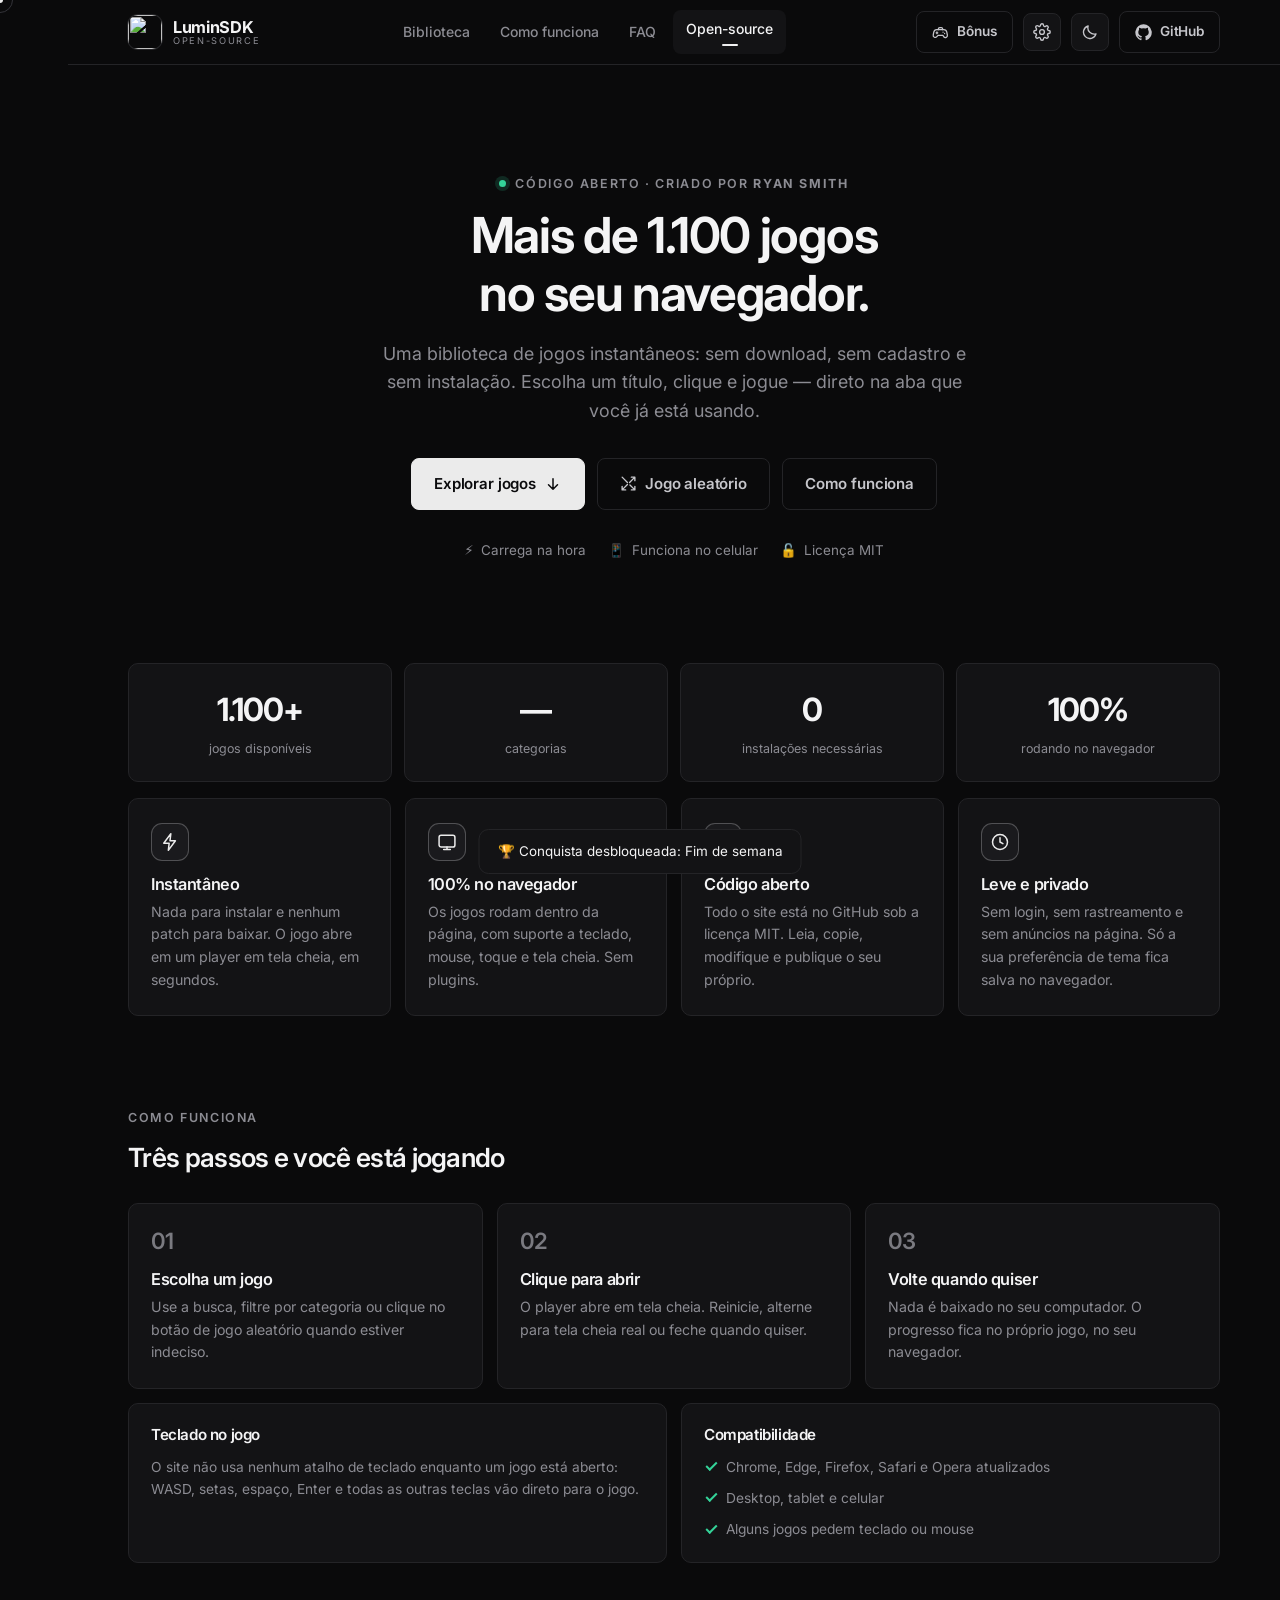
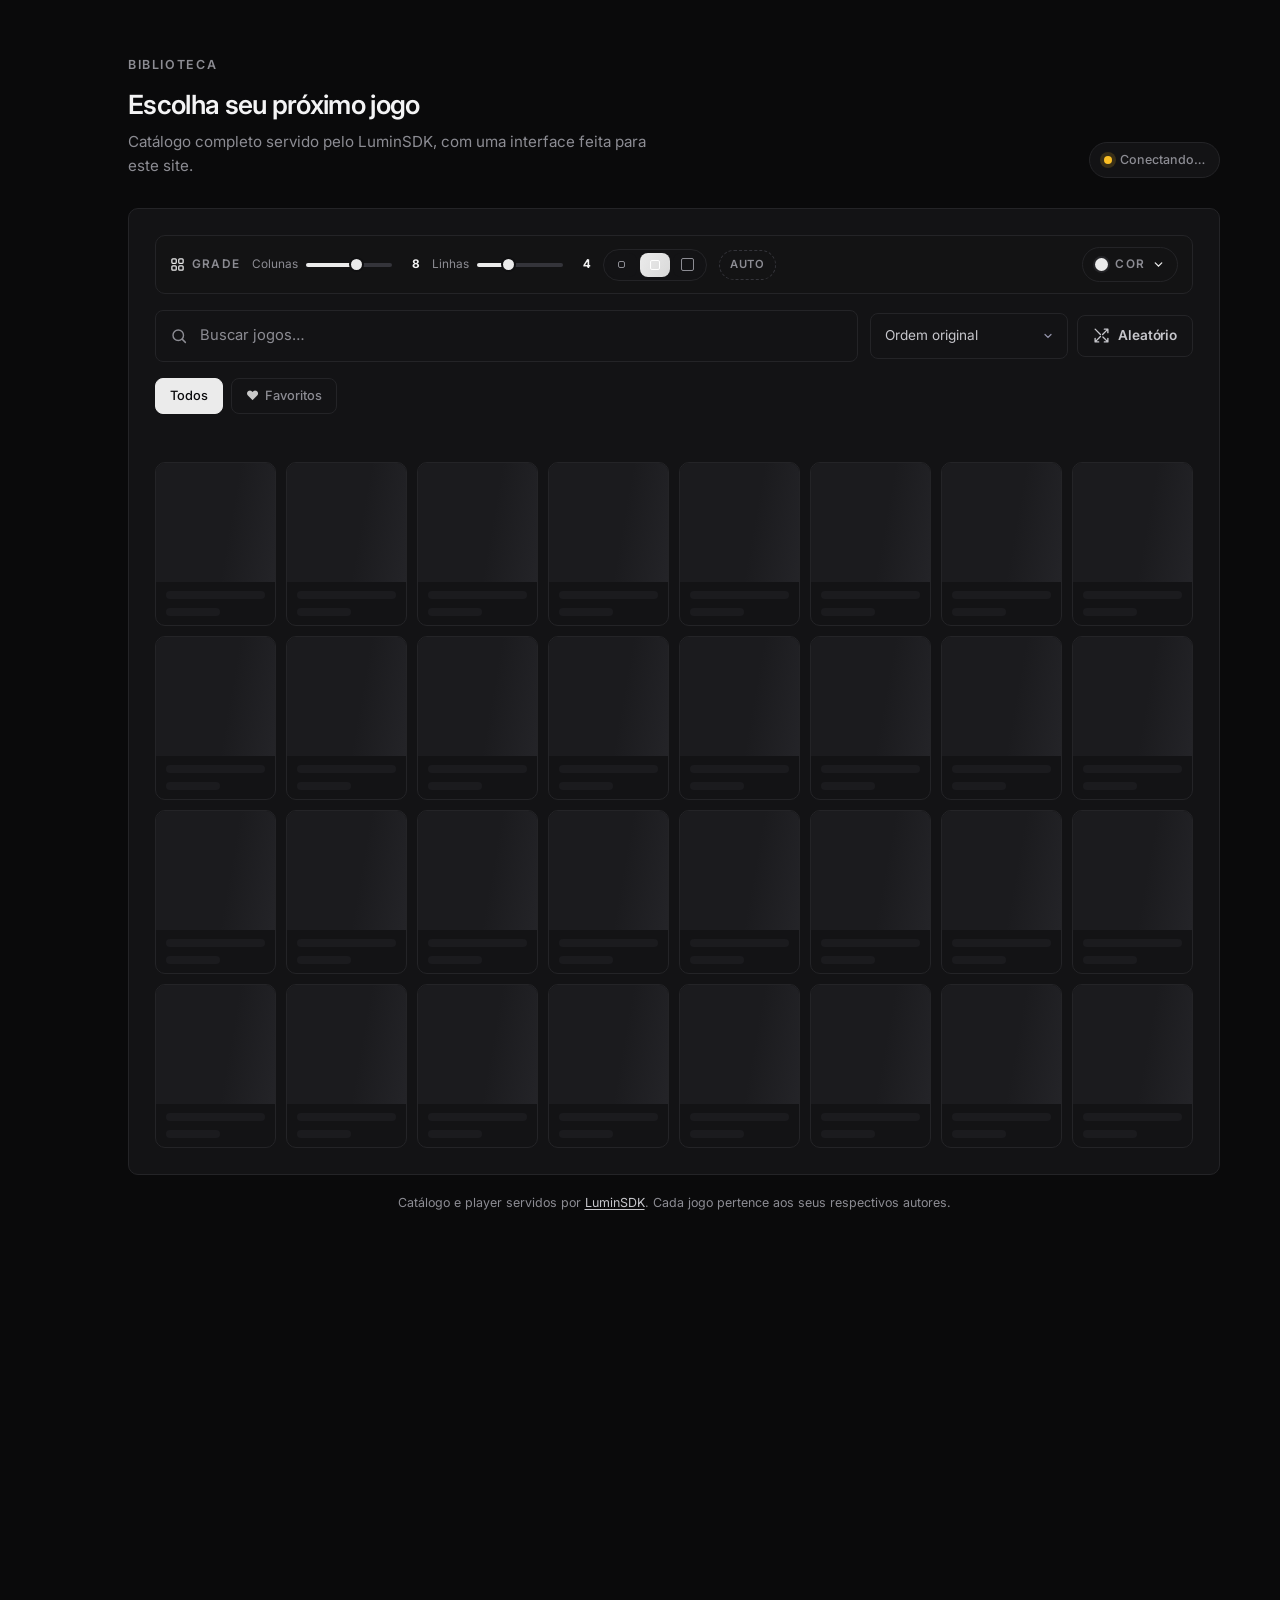
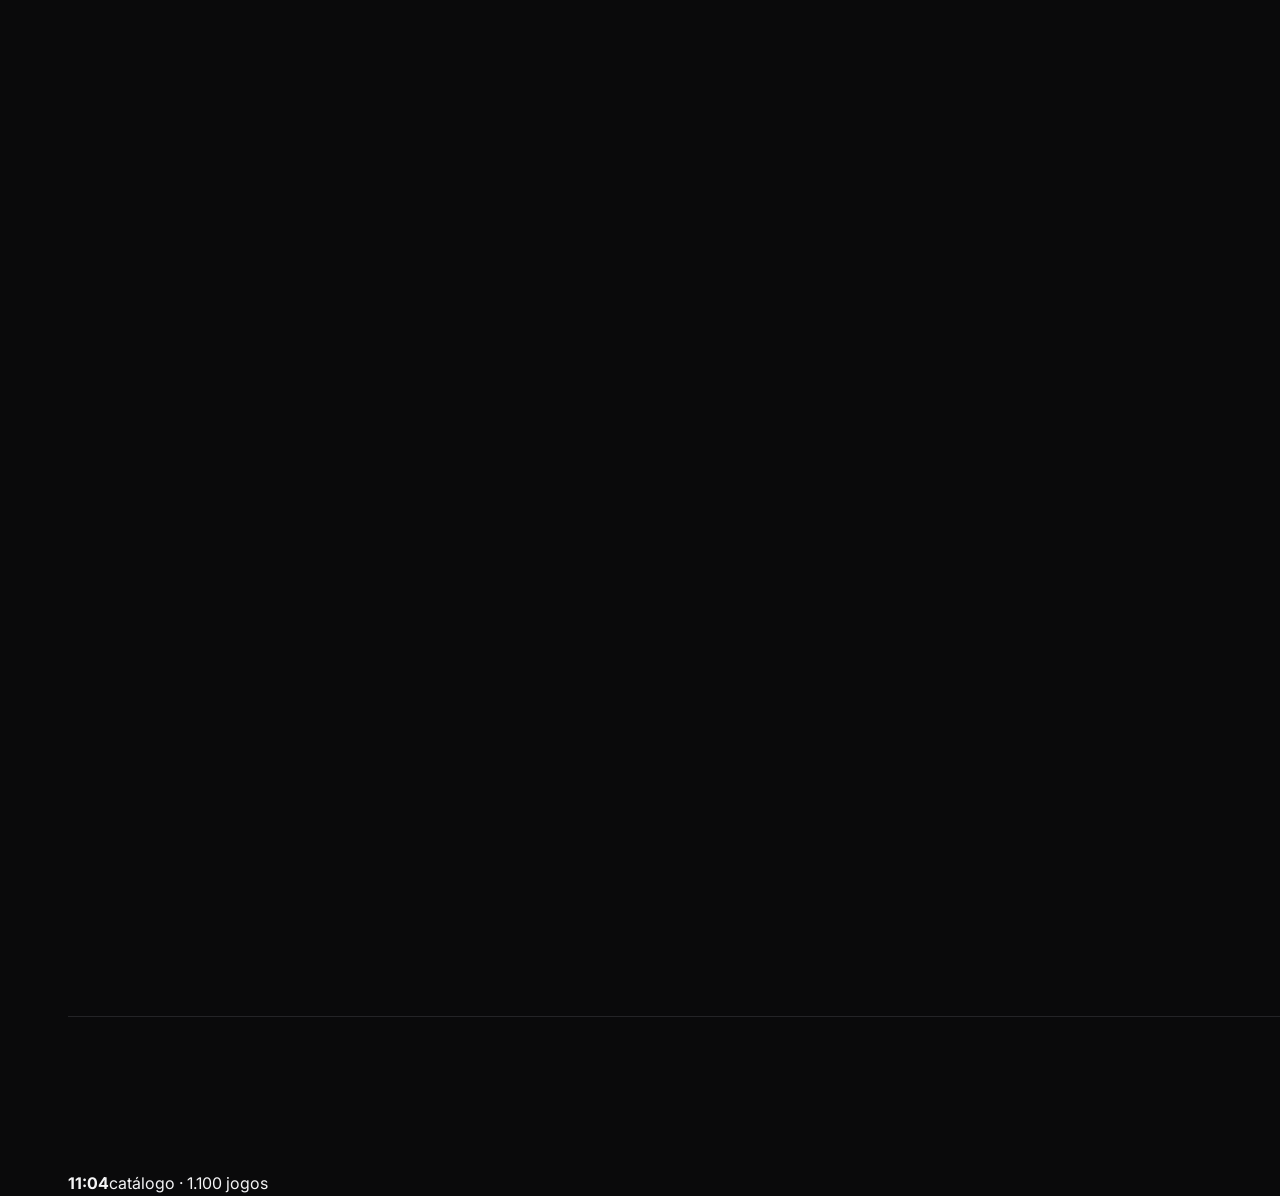
==== single/index.html @ b2f905e3 "Animação de volta: dataset read-only matava a camada - anim.js: clock.dataset = {...} lança TypeErro" ====
<!DOCTYPE html>
<!--
  LuminSDK — versão de arquivo único (HTML + CSS + JS juntos).

  Gerado automaticamente por tools/single-file.py a partir do site oficial.
  Não edite este arquivo à mão: rode o gerador de novo depois de mexer no site.

  Código-fonte: https://github.com/SuckingUpToesSry/LuminSDK
  Licença: MIT · criado por Ryan Smith
-->
<html lang="pt-BR" data-theme="dark">
<head>
  <meta charset="utf-8">
  <meta name="viewport" content="width=device-width, initial-scale=1">


  <title>StudyHub | Estudos e Quiz</title>
  <meta name="description" content="Biblioteca open-source com mais de 1.100 jogos para jogar direto no navegador. Sem downloads, sem cadastro, sem instalação. Criado por Ryan Smith.">
  <meta name="author" content="Ryan Smith">
  <meta name="generator" content="tools/single-file.py">
  <meta name="theme-color" content="#07070c" media="(prefers-color-scheme: dark)">
  <meta name="theme-color" content="#f7f7fb" media="(prefers-color-scheme: light)">
  <meta name="color-scheme" content="dark light">
  <link rel="canonical" href="https://suckinguptoessry.github.io/LuminSDK/">

  <!-- Open Graph / Twitter -->
  <meta property="og:type" content="website">
  <meta property="og:site_name" content="LuminSDK">
  <meta property="og:title" content="LuminSDK — mais de 1.100 jogos no seu navegador">
  <meta property="og:description" content="Biblioteca open-source com mais de 1.100 jogos para jogar direto no navegador. Sem downloads, sem cadastro, sem instalação.">
  <meta property="og:url" content="https://suckinguptoessry.github.io/LuminSDK/">
  <meta property="og:image" content="https://suckinguptoessry.github.io/LuminSDK/assets/img/banner.jpg">
  <meta property="og:image:alt" content="LuminSDK — jogos no navegador">
  <meta name="twitter:card" content="summary_large_image">
  <meta name="twitter:title" content="LuminSDK — mais de 1.100 jogos no seu navegador">
  <meta name="twitter:description" content="Biblioteca open-source com mais de 1.100 jogos para jogar direto no navegador.">
  <meta name="twitter:image" content="https://suckinguptoessry.github.io/LuminSDK/assets/img/banner.jpg">

  <link rel="icon" href="[data-uri]" type="image/svg+xml">
  <link rel="mask-icon" href="[data-uri]" color="#2563eb">
  <meta name="application-name" content="StudyHub">
  <meta name="apple-mobile-web-app-title" content="StudyHub">
  <meta name="apple-mobile-web-app-capable" content="yes">
  <meta name="apple-mobile-web-app-status-bar-style" content="black-translucent">
  <meta name="mobile-web-app-capable" content="yes">

  <link rel="preconnect" href="https://fonts.googleapis.com">
  <link rel="preconnect" href="https://fonts.gstatic.com" crossorigin>
  <link href="https://fonts.googleapis.com/css2?family=Inter:wght@400;500;600&family=Space+Grotesk:wght@500;600;700&display=swap" rel="stylesheet">


  <script type="application/ld+json">
  {
    "@context": "https://schema.org",
    "@graph": [
      {
        "@type": "WebSite",
        "name": "LuminSDK",
        "url": "https://suckinguptoessry.github.io/LuminSDK/",
        "description": "Biblioteca open-source com mais de 1.100 jogos para jogar direto no navegador.",
        "inLanguage": "pt-BR",
        "author": { "@type": "Person", "name": "Ryan Smith" },
        "license": "https://opensource.org/licenses/MIT"
      },
      {
        "@type": "WebApplication",
        "name": "LuminSDK",
        "url": "https://suckinguptoessry.github.io/LuminSDK/",
        "applicationCategory": "GameApplication",
        "operatingSystem": "Qualquer navegador moderno",
        "browserRequirements": "Requer JavaScript",
        "isAccessibleForFree": true,
        "offers": { "@type": "Offer", "price": "0", "priceCurrency": "BRL" },
        "author": { "@type": "Person", "name": "Ryan Smith" },
        "license": "https://opensource.org/licenses/MIT"
      }
    ]
  }
  </script>

  <script type="application/ld+json">
  {
    "@context": "https://schema.org",
    "@type": "FAQPage",
    "mainEntity": [
      {
        "@type": "Question",
        "name": "É grátis? Preciso criar conta?",
        "acceptedAnswer": { "@type": "Answer", "text": "Sim, é gratuito e não existe cadastro. Você abre a página e já pode jogar, sem login, e-mail ou assinatura." }
      },
      {
        "@type": "Question",
        "name": "Preciso instalar alguma coisa?",
        "acceptedAnswer": { "@type": "Answer", "text": "Não. Todos os jogos rodam no navegador e nada é baixado para o seu computador." }
      },
      {
        "@type": "Question",
        "name": "Funciona no celular?",
        "acceptedAnswer": { "@type": "Answer", "text": "Funciona: a interface é responsiva e o player abre em tela cheia. Alguns jogos foram feitos para teclado e mouse e ficam melhores no computador." }
      },
      {
        "@type": "Question",
        "name": "A página guarda meus dados?",
        "acceptedAnswer": { "@type": "Answer", "text": "Não há login nem coleta de dados pessoais. Apenas tema, favoritos e histórico de jogos ficam salvos no localStorage do seu navegador." }
      },
      {
        "@type": "Question",
        "name": "Posso usar esses jogos no meu próprio site?",
        "acceptedAnswer": { "@type": "Answer", "text": "O código deste site é aberto sob a licença MIT. Os jogos vêm do LuminSDK, que tem seus próprios termos de uso." }
      }
    ]
  }
  </script>

  <!-- assets/css/styles.css?v=50 -->
  <style>
/* =========================================================
   LuminSDK — folha de estilo
   Autor: Ryan Smith · Licença MIT
   1. Tokens & reset
   2. Utilitários
   3. Cabeçalho
   4. Hero
   5. Estatísticas e cards de informação
   6. Como funciona
   7. Biblioteca (busca, chips, grade, paginação)
   8. Estados, toast, player
   9. FAQ, open-source, rodapé
   10. Responsivo & acessibilidade
   ========================================================= */

/* ---------- 1. Tokens & reset ---------- */
:root {
  /* Paleta padrão minimalista: neutra, sem matiz. O seletor de cores
     continua funcionando e deriva tons do mesmo matiz escolhido. */
  --violet: #e7e7ea;
  --indigo: #d9d9de;
  --cyan: #f0f0f2;
  --pink: #cfcfd6;

  --accent: #e7e7ea;
  --accent-rgb: 231, 231, 234;
  --accent-soft: #d9d9de;
  --accent-soft-rgb: 217, 217, 222;
  --accent-alt: #f0f0f2;
  --accent-alt-rgb: 240, 240, 242;
  --accent-pop: #cfcfd6;
  --accent-pop-rgb: 207, 207, 214;
  --accent-strong: #ffffff;
  --radius-sm: 8px;
  --radius-md: 10px;
  --radius-lg: 12px;
  --radius-full: 999px;
  --font-body: "Inter", ui-sans-serif, system-ui, -apple-system, "Segoe UI", Roboto, sans-serif;
  --font-display: "Inter", ui-sans-serif, system-ui, -apple-system, "Segoe UI", Roboto, sans-serif;
  --container: 1160px;
  --header-h: 64px;
  --ease: cubic-bezier(.22, .61, .36, 1);
  /* sem sombras: tudo se separa por borda de 1px */
  --shadow-sm: none;
  --shadow-md: none;
  --shadow-lg: none;
  --hairline: 1px solid var(--border);
}

html[data-theme="dark"] {
  --bg: #0a0a0b;
  --bg-soft: #101012;
  --surface: #131315;
  --surface-strong: #1a1a1d;
  --surface-solid: #131315;
  --border: #242427;
  --border-strong: #34343a;
  --text: #f4f4f5;
  --text-soft: #c6c6cb;
  --muted: #8c8c93;
  --accent-contrast: #0a0a0b;
  --glow: rgba(255, 255, 255, .06);
  --grid-line: rgba(255, 255, 255, .03);
  --scrim: rgba(6, 6, 8, .82);
  --skeleton: #1b1b1e;
  --skeleton-hi: #242428;
  color-scheme: dark;
}

html[data-theme="light"] {
  --bg: #fbfbfc;
  --bg-soft: #ffffff;
  --surface: #ffffff;
  --surface-strong: #f2f2f4;
  --surface-solid: #ffffff;
  --border: #e5e5e9;
  --border-strong: #d5d5da;
  --text: #111114;
  --text-soft: #3f3f46;
  --muted: #73737b;
  --accent-contrast: #111114;
  --glow: rgba(0, 0, 0, .04);
  --grid-line: rgba(0, 0, 0, .03);
  --scrim: rgba(10, 10, 12, .5);
  --skeleton: #ececef;
  --skeleton-hi: #e2e2e6;
  color-scheme: light;
}

*, *::before, *::after { box-sizing: border-box; }

* { margin: 0; }

html {
  -webkit-text-size-adjust: 100%;
  scroll-behavior: smooth;
  scroll-padding-top: calc(var(--header-h) + 18px);
}

body {
  min-height: 100vh;
  font-family: var(--font-body);
  font-size: 16px;
  line-height: 1.6;
  color: var(--text);
  background: var(--bg);
  -webkit-font-smoothing: antialiased;
  overflow-x: hidden;
}

img, svg { display: block; max-width: 100%; }
button, input, select { font: inherit; color: inherit; }
button { cursor: pointer; }
a { color: inherit; text-decoration: none; }
ul, ol { list-style: none; padding: 0; }
code, pre { font-family: ui-monospace, SFMono-Regular, "SF Mono", Menlo, Consolas, monospace; }

h1, h2, h3 { font-family: var(--font-display); font-weight: 600; line-height: 1.15; letter-spacing: -.02em; }
h1 { font-size: clamp(2.45rem, 6.2vw, 4.4rem); font-weight: 700; }
h2 { font-size: clamp(1.6rem, 3.2vw, 2.3rem); }
h3 { font-size: 1.02rem; letter-spacing: -.01em; }

::selection { background: var(--accent); color: #fff; }

:focus-visible {
  outline: 2px solid var(--accent);
  outline-offset: 3px;
  border-radius: 6px;
}

/* ---------- 2. Utilitários ---------- */
.container {
  width: 100%;
  max-width: var(--container);
  margin-inline: auto;
  padding-inline: clamp(18px, 4vw, 34px);
}

.sr-only {
  position: absolute;
  width: 1px; height: 1px;
  padding: 0; margin: -1px;
  overflow: hidden;
  clip: rect(0 0 0 0);
  white-space: nowrap;
  border: 0;
}

.skip-link {
  position: fixed;
  top: 10px; left: 50%;
  transform: translate(-50%, -160%);
  z-index: 120;
  padding: 10px 18px;
  border-radius: var(--radius-full);
  background: var(--accent);
  color: #fff;
  font-weight: 600;
  transition: transform .2s var(--ease);
}
.skip-link:focus-visible { transform: translate(-50%, 0); }

.grad-text {
  background: linear-gradient(100deg, var(--accent), var(--accent-soft) 35%, var(--accent-alt) 75%, var(--accent-pop));
  -webkit-background-clip: text;
  background-clip: text;
  color: transparent;
}

.eyebrow {
  display: inline-flex;
  align-items: center;
  gap: 9px;
  font-size: .78rem;
  font-weight: 600;
  letter-spacing: .13em;
  text-transform: uppercase;
  color: var(--muted);
  margin-bottom: 14px;
}
.eyebrow > span:last-child {
  min-width: 0;
}
.eyebrow .dot {
  width: 7px; height: 7px;
  border-radius: 50%;
  background: #34d399;
  box-shadow: 0 0 0 4px rgba(52, 211, 153, .16);
}

/* Botões */
.btn {
  display: inline-flex;
  align-items: center;
  justify-content: center;
  gap: 8px;
  padding: 13px 22px;
  border: 1px solid transparent;
  border-radius: var(--radius-full);
  font-size: .94rem;
  font-weight: 600;
  letter-spacing: -.01em;
  white-space: nowrap;
  transition: transform .18s var(--ease), background .18s var(--ease),
              border-color .18s var(--ease), box-shadow .18s var(--ease), color .18s var(--ease);
}
.btn:hover { transform: translateY(-2px); }
.btn:active { transform: translateY(0); }

.btn--primary {
  background: linear-gradient(120deg, var(--accent), var(--accent-soft) 62%, var(--accent-strong));
  color: #fff;
  box-shadow: 0 12px 30px -14px var(--glow), inset 0 1px 0 rgba(255, 255, 255, .22);
}
.btn--primary:hover { box-shadow: 0 18px 40px -14px var(--glow), inset 0 1px 0 rgba(255, 255, 255, .3); }

.btn--soft {
  background: var(--surface);
  border-color: var(--border);
  color: var(--text-soft);
  backdrop-filter: blur(10px);
}
.btn--soft:hover { color: var(--text); border-color: var(--border-strong); background: var(--surface-strong); }

.btn--ghost {
  background: transparent;
  border-color: var(--border);
  color: var(--text-soft);
}
.btn--ghost:hover { color: var(--text); background: var(--surface); border-color: var(--border-strong); }

.btn--sm { padding: 9px 15px; font-size: .85rem; }

.icon-btn {
  display: inline-grid;
  place-items: center;
  width: 38px; height: 38px;
  border-radius: var(--radius-full);
  border: 1px solid var(--border);
  background: var(--surface);
  color: var(--text-soft);
  transition: color .18s var(--ease), background .18s var(--ease), border-color .18s var(--ease), transform .18s var(--ease);
}
.icon-btn:hover { color: var(--text); background: var(--surface-strong); border-color: var(--border-strong); transform: translateY(-1px); }

.link-btn {
  padding: 0;
  border: 0;
  background: none;
  color: var(--accent);
  font-weight: 600;
  font-size: .86rem;
  text-decoration: underline;
  text-underline-offset: 3px;
  text-decoration-thickness: 1px;
}

/* Fundo animado */
.bg-fx { position: fixed; inset: 0; z-index: -1; overflow: hidden; pointer-events: none; }
.bg-fx__blob {
  position: absolute;
  width: 46vw; height: 46vw;
  min-width: 340px; min-height: 340px;
  border-radius: 50%;
  filter: blur(90px);
  opacity: .5;
  will-change: transform;
}
.bg-fx__blob--violet {
  top: -16vw; left: -8vw;
  background: radial-gradient(circle at 50% 50%, rgba(var(--accent-rgb), .55), transparent 68%);
  animation: drift 22s var(--ease) infinite alternate;
}
.bg-fx__blob--cyan {
  top: 22vw; right: -14vw;
  background: radial-gradient(circle at 50% 50%, rgba(var(--accent-alt-rgb), .34), transparent 68%);
  animation: drift 27s var(--ease) infinite alternate-reverse;
}
html[data-theme="light"] .bg-fx__blob { opacity: .55; filter: blur(100px); }

.bg-fx__grid {
  position: absolute;
  inset: 0;
  background-image:
    linear-gradient(to right, var(--grid-line) 1px, transparent 1px),
    linear-gradient(to bottom, var(--grid-line) 1px, transparent 1px);
  background-size: 64px 64px;
  mask-image: radial-gradient(ellipse 90% 60% at 50% 0%, #000 20%, transparent 78%);
  -webkit-mask-image: radial-gradient(ellipse 90% 60% at 50% 0%, #000 20%, transparent 78%);
}
.bg-fx__noise {
  position: absolute; inset: 0;
  opacity: .028;
  background-image: url("data:image/svg+xml,%3Csvg xmlns='http://www.w3.org/2000/svg' width='140' height='140'%3E%3Cfilter id='n'%3E%3CfeTurbulence type='fractalNoise' baseFrequency='.85' numOctaves='3'/%3E%3C/filter%3E%3Crect width='140' height='140' filter='url(%23n)'/%3E%3C/svg%3E");
}

@keyframes drift {
  from { transform: translate3d(0, 0, 0) scale(1); }
  to   { transform: translate3d(6vw, 5vh, 0) scale(1.14); }
}

/* Barra de progresso de leitura */
.scroll-progress {
  position: fixed;
  inset: 0 0 auto 0;
  height: 2px;
  z-index: 110;
  background: transparent;
}
.scroll-progress span {
  display: block;
  height: 100%;
  width: 0;
  background: linear-gradient(90deg, var(--accent), var(--accent-alt), var(--accent-pop));
  box-shadow: 0 0 12px var(--glow);
}

/* ---------- 3. Cabeçalho ---------- */
.site-header {
  position: sticky;
  top: 0;
  z-index: 90;
  border-bottom: 1px solid transparent;
  transition: background .25s var(--ease), border-color .25s var(--ease), backdrop-filter .25s var(--ease);
}
.site-header.is-scrolled {
  background: color-mix(in srgb, var(--bg) 82%, transparent);
  border-bottom-color: var(--border);
  backdrop-filter: blur(16px) saturate(140%);
}
@supports not (background: color-mix(in srgb, red 50%, blue)) {
  .site-header.is-scrolled { background: var(--bg-soft); }
}

.site-header__inner {
  display: flex;
  align-items: center;
  justify-content: space-between;
  gap: 20px;
  height: var(--header-h);
}

.brand { display: inline-flex; align-items: center; gap: 11px; }
.brand__mark {
  width: 34px; height: 34px;
  border-radius: 10px;
  box-shadow: 0 0 0 1px var(--border), 0 8px 24px -14px var(--glow);
}
.brand__text { display: flex; flex-direction: column; line-height: 1.05; }
.brand__name {
  font-family: var(--font-display);
  font-weight: 700;
  font-size: 1.02rem;
  letter-spacing: -.02em;
}
.brand__name span { color: var(--accent); }
.brand__tag {
  font-size: .58rem;
  letter-spacing: .18em;
  text-transform: uppercase;
  color: var(--muted);
}

.site-nav { display: flex; align-items: center; gap: 4px; }
.site-nav a {
  padding: 8px 13px;
  border-radius: var(--radius-full);
  font-size: .875rem;
  font-weight: 500;
  color: var(--muted);
  transition: color .18s var(--ease), background .18s var(--ease);
}
.site-nav a:hover { color: var(--text); background: var(--surface); }

.site-header__actions { display: flex; align-items: center; gap: 10px; }

#theme-toggle .icon-sun { display: none; }
#theme-toggle .icon-moon { display: block; }
html[data-theme="light"] #theme-toggle .icon-sun { display: block; }
html[data-theme="light"] #theme-toggle .icon-moon { display: none; }

/* ---------- 4. Hero ---------- */
.hero {
  padding-top: clamp(58px, 9vw, 104px);
  padding-bottom: clamp(38px, 5vw, 62px);
  text-align: center;
}
.hero__title { margin-bottom: 22px; text-wrap: balance; }
.hero__lead {
  max-width: 620px;
  margin: 0 auto 32px;
  font-size: clamp(1rem, 1.6vw, 1.12rem);
  color: var(--text-soft);
  text-wrap: pretty;
}
.hero__actions {
  display: flex;
  flex-wrap: wrap;
  justify-content: center;
  gap: 12px;
  margin-bottom: 30px;
}
.hero__badges {
  display: flex;
  flex-wrap: wrap;
  justify-content: center;
  gap: 10px 22px;
  font-size: .84rem;
  color: var(--muted);
}
.hero__badges li { display: inline-flex; align-items: center; gap: 7px; }

/* ---------- 5. Estatísticas e cards ---------- */
.stats {
  display: grid;
  grid-template-columns: repeat(auto-fit, minmax(150px, 1fr));
  gap: 12px;
  margin-top: clamp(26px, 4vw, 40px);
}
.stat {
  padding: 20px 18px;
  border: 1px solid var(--border);
  border-radius: var(--radius-md);
  background: var(--surface);
  backdrop-filter: blur(12px);
  text-align: center;
  transition: border-color .25s var(--ease), transform .25s var(--ease);
}
.stat:hover { border-color: var(--border-strong); transform: translateY(-2px); }
.stat__value {
  display: block;
  font-family: var(--font-display);
  font-size: clamp(1.5rem, 3vw, 2rem);
  font-weight: 700;
  letter-spacing: -.03em;
  background: linear-gradient(120deg, var(--text), var(--accent));
  -webkit-background-clip: text;
  background-clip: text;
  color: transparent;
}
.stat__label { font-size: .78rem; color: var(--muted); }

.info-grid {
  display: grid;
  grid-template-columns: repeat(auto-fit, minmax(228px, 1fr));
  gap: 14px;
  margin-top: 16px;
}
.info-card {
  position: relative;
  padding: 24px 22px;
  border: 1px solid var(--border);
  border-radius: var(--radius-md);
  background: linear-gradient(180deg, var(--surface-strong), var(--surface));
  overflow: hidden;
  transition: transform .28s var(--ease), border-color .28s var(--ease), box-shadow .28s var(--ease);
}
.info-card::after {
  content: "";
  position: absolute;
  inset: -1px -1px auto;
  height: 1px;
  background: linear-gradient(90deg, transparent, var(--accent), transparent);
  opacity: 0;
  transition: opacity .28s var(--ease);
}
.info-card:hover {
  transform: translateY(-4px);
  border-color: var(--border-strong);
  box-shadow: var(--shadow-md);
}
.info-card:hover::after { opacity: .9; }
.info-card__icon {
  display: inline-grid;
  place-items: center;
  width: 38px; height: 38px;
  margin-bottom: 14px;
  border-radius: 11px;
  color: var(--accent);
  background: color-mix(in srgb, var(--accent) 14%, transparent);
  border: 1px solid color-mix(in srgb, var(--accent) 26%, transparent);
}
@supports not (background: color-mix(in srgb, red 50%, blue)) {
  .info-card__icon { background: rgba(var(--accent-rgb), .14); border-color: rgba(var(--accent-rgb), .26); }
}
.info-card h3 { margin-bottom: 7px; }
.info-card p { font-size: .885rem; color: var(--muted); }

/* ---------- 6. Como funciona ---------- */
.section { padding-block: clamp(52px, 7vw, 88px); }
.section__head { max-width: 640px; margin-bottom: 30px; }
.section__head--row {
  display: flex;
  flex-wrap: wrap;
  align-items: flex-end;
  justify-content: space-between;
  gap: 18px;
  max-width: none;
}
.section__lead { margin-top: 10px; color: var(--muted); font-size: .95rem; max-width: 520px; }

.steps {
  display: grid;
  grid-template-columns: repeat(auto-fit, minmax(240px, 1fr));
  gap: 14px;
}
.step {
  position: relative;
  padding: 26px 22px 24px;
  border: 1px solid var(--border);
  border-radius: var(--radius-md);
  background: var(--surface);
  overflow: hidden;
}
.step__num {
  font-family: var(--font-display);
  font-size: 2.4rem;
  font-weight: 700;
  line-height: 1;
  letter-spacing: -.04em;
  background: linear-gradient(180deg, var(--accent), transparent 88%);
  -webkit-background-clip: text;
  background-clip: text;
  color: transparent;
  opacity: .85;
}
.step h3 { margin: 14px 0 7px; }
.step p { font-size: .885rem; color: var(--muted); }

.tips {
  display: grid;
  grid-template-columns: repeat(auto-fit, minmax(260px, 1fr));
  gap: 14px;
  margin-top: 14px;
}
.tips__item {
  padding: 22px;
  border: 1px dashed var(--border-strong);
  border-radius: var(--radius-md);
  background: color-mix(in srgb, var(--surface) 60%, transparent);
}
@supports not (background: color-mix(in srgb, red 50%, blue)) {
  .tips__item { background: var(--surface); }
}
.tips__item h3 { margin-bottom: 13px; font-size: .95rem; }
.tips__text { font-size: .86rem; line-height: 1.6; color: var(--muted); }
kbd {
  min-width: 30px;
  padding: 3px 7px;
  border: 1px solid var(--border-strong);
  border-bottom-width: 2px;
  border-radius: 7px;
  background: var(--surface-solid);
  color: var(--text);
  font-family: var(--font-body);
  font-size: .76rem;
  font-weight: 600;
  text-align: center;
}
.check-list { display: grid; gap: 9px; font-size: .86rem; color: var(--muted); }
.check-list li { position: relative; padding-left: 22px; }
.check-list li::before {
  content: "";
  position: absolute;
  left: 2px; top: .45em;
  width: 11px; height: 6px;
  border-left: 2px solid #34d399;
  border-bottom: 2px solid #34d399;
  transform: rotate(-45deg);
}

/* ---------- 7. Biblioteca ---------- */
.library__panel {
  position: relative;
  border: 1px solid var(--border);
  border-radius: var(--radius-lg);
  background:
    radial-gradient(120% 90% at 50% -20%, color-mix(in srgb, var(--accent) 12%, transparent), transparent 60%),
    color-mix(in srgb, var(--bg-soft) 82%, transparent);
  padding: clamp(16px, 2.4vw, 26px);
  box-shadow: var(--shadow-lg);
}
@supports not (background: color-mix(in srgb, red 50%, blue)) {
  .library__panel { background: var(--bg-soft); }
}

.status-pill {
  display: inline-flex;
  align-items: center;
  gap: 8px;
  padding: 7px 14px;
  border: 1px solid var(--border);
  border-radius: var(--radius-full);
  background: var(--surface);
  font-size: .78rem;
  font-weight: 500;
  color: var(--muted);
  white-space: nowrap;
}
.status-pill__dot {
  width: 8px; height: 8px;
  border-radius: 50%;
  background: var(--muted);
  transition: background .2s var(--ease), box-shadow .2s var(--ease);
}
.status-pill[data-state="loading"] .status-pill__dot {
  background: #fbbf24;
  box-shadow: 0 0 0 4px rgba(251, 191, 36, .16);
  animation: pulse 1.4s ease-in-out infinite;
}
.status-pill[data-state="online"] .status-pill__dot {
  background: #34d399;
  box-shadow: 0 0 0 4px rgba(52, 211, 153, .16);
}
.status-pill[data-state="error"] .status-pill__dot {
  background: #f87171;
  box-shadow: 0 0 0 4px rgba(248, 113, 113, .16);
}
.status-pill[data-state="local"] .status-pill__dot {
  background: var(--amber, #f59e0b);
  box-shadow: 0 0 0 3px rgba(245, 158, 11, .16);
}
.status-pill[data-state="fallback"] .status-pill__dot {
  background: var(--accent);
  box-shadow: 0 0 0 4px var(--glow);
}

@keyframes pulse { 50% { opacity: .35; } }

.toolbar {
  display: flex;
  flex-wrap: wrap;
  align-items: center;
  justify-content: space-between;
  gap: 12px;
}
.toolbar__right { display: flex; align-items: center; gap: 9px; }

.search {
  position: relative;
  flex: 1 1 280px;
  display: flex;
  align-items: center;
}
.search__icon {
  position: absolute;
  left: 15px;
  color: var(--muted);
  pointer-events: none;
}
.search input {
  width: 100%;
  padding: 13px 44px 13px 44px;
  border: 1px solid var(--border);
  border-radius: var(--radius-full);
  background: var(--surface);
  color: var(--text);
  font-size: .92rem;
  transition: border-color .2s var(--ease), background .2s var(--ease), box-shadow .2s var(--ease);
}
.search input::placeholder { color: var(--muted); }
.search input:focus {
  outline: none;
  border-color: color-mix(in srgb, var(--accent) 55%, transparent);
  background: var(--surface-strong);
  box-shadow: 0 0 0 4px color-mix(in srgb, var(--accent) 14%, transparent);
}
@supports not (background: color-mix(in srgb, red 50%, blue)) {
  .search input:focus { border-color: var(--accent); box-shadow: 0 0 0 4px rgba(var(--accent-rgb), .16); }
}
.search input::-webkit-search-cancel-button { display: none; }
.search__clear {
  position: absolute;
  right: 9px;
  display: grid;
  place-items: center;
  width: 28px; height: 28px;
  border: 0;
  border-radius: 50%;
  background: var(--surface-strong);
  color: var(--muted);
  transition: color .18s var(--ease);
}
.search__clear:hover { color: var(--text); }

.select {
  padding: 11px 14px;
  border: 1px solid var(--border);
  border-radius: var(--radius-full);
  background: var(--surface);
  color: var(--text-soft);
  font-size: .85rem;
  appearance: none;
  background-image: url("data:image/svg+xml,%3Csvg xmlns='http://www.w3.org/2000/svg' width='12' height='12' viewBox='0 0 24 24' fill='none' stroke='%239494ab' stroke-width='2.4' stroke-linecap='round'%3E%3Cpath d='m6 9 6 6 6-6'/%3E%3C/svg%3E");
  background-repeat: no-repeat;
  background-position: right 13px center;
  padding-right: 34px;
  cursor: pointer;
}
.select:hover { border-color: var(--border-strong); color: var(--text); }

.chips {
  display: flex;
  flex-wrap: wrap;
  gap: 8px;
  margin-top: 16px;
}
.chip {
  padding: 7px 14px;
  border: 1px solid var(--border);
  border-radius: var(--radius-full);
  background: transparent;
  color: var(--muted);
  font-size: .8rem;
  font-weight: 500;
  transition: color .18s var(--ease), background .18s var(--ease), border-color .18s var(--ease);
}
.chip:hover { color: var(--text); border-color: var(--border-strong); background: var(--surface); }
.chip.is-active {
  color: #fff;
  background: linear-gradient(120deg, var(--accent), var(--accent-soft));
  border-color: transparent;
  box-shadow: 0 8px 20px -12px var(--glow);
}

.results-summary {
  min-height: 20px;
  margin: 16px 2px 12px;
  font-size: .8rem;
  color: var(--muted);
}
.results-summary strong { color: var(--text-soft); font-weight: 600; }

.random-bar {
  display: flex;
  flex-wrap: wrap;
  align-items: center;
  justify-content: space-between;
  gap: 10px;
  margin-bottom: 14px;
  padding: 11px 16px;
  border: 1px dashed color-mix(in srgb, var(--accent) 40%, transparent);
  border-radius: var(--radius-md);
  background: color-mix(in srgb, var(--accent) 8%, transparent);
  font-size: .84rem;
  color: var(--text-soft);
}

/* Grade de jogos — densa, estilo biblioteca */
.games {
  display: grid;
  grid-template-columns: repeat(auto-fill, minmax(120px, 1fr));
  gap: 10px;
}
.games[hidden] { display: none; }

.game-card {
  position: relative;
  display: flex;
  flex-direction: column;
  padding: 0;
  border: 1px solid var(--border);
  border-radius: var(--radius-md);
  background: var(--surface);
  overflow: hidden;
  text-align: left;
  transition: transform .26s var(--ease), border-color .26s var(--ease), box-shadow .26s var(--ease);
}
.game-card:hover,
.game-card:focus-visible {
  transform: translateY(-5px);
  border-color: color-mix(in srgb, var(--accent) 55%, transparent);
  box-shadow: 0 22px 44px -26px var(--glow), 0 0 0 1px color-mix(in srgb, var(--accent) 30%, transparent);
}
@supports not (background: color-mix(in srgb, red 50%, blue)) {
  .game-card:hover, .game-card:focus-visible { border-color: var(--accent); }
}

.game-card__media {
  position: relative;
  display: block;
  aspect-ratio: 1 / 1;
  overflow: hidden;
  background: linear-gradient(140deg, var(--g1, #2a1e50), var(--g2, #0f172a));
}
.game-card__media img {
  width: 100%; height: 100%;
  object-fit: cover;
  opacity: 0;
  transform: scale(1.02);
  transition: opacity .4s var(--ease), transform .5s var(--ease);
}
.game-card__media img.is-loaded { opacity: 1; }
.game-card:hover .game-card__media img { transform: scale(1.07); }

/* brilho de vidro atravessando a capa (Y2K) */
.game-card__media::after {
  content: "";
  position: absolute;
  inset: -40% -60%;
  background: linear-gradient(105deg, transparent 42%, rgba(255, 255, 255, .16) 50%, transparent 58%);
  transform: translate3d(-70%, 0, 0);
  transition: transform .65s var(--ease);
  pointer-events: none;
  opacity: 0;
}
html:not(.no-y2k):not(.no-gloss) .game-card:hover .game-card__media::after,
html:not(.no-y2k):not(.no-gloss) .game-card:focus-visible .game-card__media::after {
  transform: translate3d(60%, 0, 0);
  opacity: 1;
}
html.no-hover .game-card__media::after { display: none; }
html[data-theme="light"] .game-card__media::after { mix-blend-mode: multiply; }

.game-card__monogram {
  position: absolute;
  inset: 0;
  display: grid;
  place-items: center;
  font-family: var(--font-display);
  font-size: 1.28rem;
  font-weight: 700;
  letter-spacing: .04em;
  color: rgba(255, 255, 255, .5);
  transition: opacity .3s var(--ease);
}
.game-card__media img.is-loaded ~ .game-card__monogram { opacity: 0; }

.game-card__play {
  position: absolute;
  inset: auto 0 0;
  display: flex;
  align-items: center;
  justify-content: center;
  gap: 6px;
  padding: 22px 8px 9px;
  background: linear-gradient(to top, rgba(6, 4, 18, .88), transparent);
  color: #fff;
  font-size: .72rem;
  font-weight: 600;
  opacity: 0;
  transform: translateY(6px);
  transition: opacity .26s var(--ease), transform .26s var(--ease);
}
.game-card:hover .game-card__play,
.game-card:focus-visible .game-card__play { opacity: 1; transform: translateY(0); }

.game-card__body {
  display: flex;
  flex-direction: column;
  gap: 2px;
  padding: 9px 10px 11px;
}
.game-card__name {
  font-size: .8rem;
  font-weight: 600;
  color: var(--text);
  line-height: 1.3;
  display: -webkit-box;
  -webkit-line-clamp: 2;
  -webkit-box-orient: vertical;
  overflow: hidden;
}
.game-card__cat {
  font-size: .65rem;
  color: var(--muted);
  text-transform: uppercase;
  letter-spacing: .08em;
  white-space: nowrap;
  overflow: hidden;
  text-overflow: ellipsis;
}

/* Esqueleto de carregamento */
.game-skeleton {
  border: 1px solid var(--border);
  border-radius: var(--radius-md);
  overflow: hidden;
  background: var(--surface);
}
.game-skeleton__media {
  aspect-ratio: 1 / 1;
  background: linear-gradient(100deg, var(--skeleton) 30%, var(--skeleton-hi) 50%, var(--skeleton) 70%);
  background-size: 220% 100%;
  animation: shimmer 1.5s linear infinite;
}
.game-skeleton__line {
  height: 8px;
  margin: 9px 10px;
  border-radius: 4px;
  background: var(--skeleton);
  animation: shimmer 1.5s linear infinite;
  background-size: 220% 100%;
}
.game-skeleton__line--short { width: 45%; margin-top: 0; }

@keyframes shimmer {
  from { background-position: 140% 0; }
  to   { background-position: -60% 0; }
}

/* Paginação */
.pagination {
  display: flex;
  flex-wrap: wrap;
  align-items: center;
  justify-content: center;
  gap: 8px;
  margin-top: 22px;
  padding-top: 18px;
  border-top: 1px solid var(--border);
}
.pagination[hidden] { display: none; }
.pagination__pages { display: flex; align-items: center; gap: 6px; }
.page-btn {
  min-width: 34px;
  height: 34px;
  padding: 0 8px;
  border: 1px solid var(--border);
  border-radius: 9px;
  background: transparent;
  color: var(--muted);
  font-size: .82rem;
  font-weight: 600;
  transition: color .18s var(--ease), background .18s var(--ease), border-color .18s var(--ease);
}
.page-btn:hover { color: var(--text); border-color: var(--border-strong); background: var(--surface); }
.page-btn[aria-current="page"] {
  color: #fff;
  background: linear-gradient(120deg, var(--accent), var(--accent-soft));
  border-color: transparent;
}
.page-ellipsis { color: var(--muted); padding: 0 2px; }
.btn:disabled, .page-btn:disabled { opacity: .45; cursor: not-allowed; transform: none; }

.library__note {
  margin-top: 18px;
  font-size: .78rem;
  color: var(--muted);
  text-align: center;
}
.library__note a { color: var(--text-soft); text-decoration: underline; text-underline-offset: 2px; }

/* Fallback do SDK */
.fallback { padding: 4px 0 8px; }
.fallback__note {
  margin-bottom: 16px;
  padding: 12px 16px;
  border: 1px solid color-mix(in srgb, var(--accent) 34%, transparent);
  border-radius: var(--radius-md);
  background: color-mix(in srgb, var(--accent) 8%, transparent);
  font-size: .82rem;
  color: var(--text-soft);
}

/* ---------- 8. Estados, toast, player ---------- */
.state {
  display: flex;
  flex-direction: column;
  align-items: center;
  gap: 8px;
  padding: clamp(40px, 7vw, 70px) 20px;
  border: 1px dashed var(--border-strong);
  border-radius: var(--radius-lg);
  text-align: center;
  background: color-mix(in srgb, var(--surface) 50%, transparent);
}
.state[hidden] { display: none; }
.state__emoji { font-size: 2rem; line-height: 1; margin-bottom: 4px; }
.state h3 { font-size: 1.08rem; }
.state p { max-width: 420px; font-size: .88rem; color: var(--muted); }
.state__actions { display: flex; flex-wrap: wrap; justify-content: center; gap: 10px; margin-top: 10px; }
.state--error { border-color: color-mix(in srgb, #f87171 40%, transparent); }

.spinner {
  width: 30px; height: 30px;
  border-radius: 50%;
  border: 2px solid var(--border-strong);
  border-top-color: var(--accent);
  animation: spin .75s linear infinite;
}
@keyframes spin { to { transform: rotate(360deg); } }

/* Toast */
.toast {
  position: fixed;
  left: 50%;
  bottom: 26px;
  z-index: 140;
  transform: translate(-50%, 16px);
  padding: 11px 18px;
  border: 1px solid var(--border-strong);
  border-radius: var(--radius-full);
  background: var(--surface-solid);
  color: var(--text);
  font-size: .84rem;
  box-shadow: var(--shadow-md);
  opacity: 0;
  transition: opacity .22s var(--ease), transform .22s var(--ease);
}
.toast.is-visible { opacity: 1; transform: translate(-50%, 0); }

/* Player */
.player {
  display: none;
  position: fixed;
  inset: 0;
  z-index: 130;
  width: 100vw;
  max-width: 100vw;
  height: 100dvh;
  max-height: 100dvh;
  margin: 0;
  padding: 0;
  border: 0;
  background: var(--scrim);
  -webkit-backdrop-filter: blur(8px);
  backdrop-filter: blur(8px);
  color: var(--text);
  overflow: hidden;
}
.player[open] { display: block; }

/* Com o jogo aberto a tela toda é do jogo: desligar o desfoque aqui economiza
   GPU justamente no momento em que o jogo precisa dela. */
html.is-playing .player {
  -webkit-backdrop-filter: none;
  backdrop-filter: none;
  background: #05050a;
}
.player__shell {
  display: flex;
  flex-direction: column;
  width: 100%;
  height: 100%;
  animation: player-in .28s var(--ease);
}
@keyframes player-in {
  from { opacity: 0; transform: scale(.985); }
  to { opacity: 1; transform: scale(1); }
}
.player__bar {
  display: flex;
  align-items: center;
  justify-content: space-between;
  gap: 14px;
  padding: 10px clamp(12px, 3vw, 22px);
  border-bottom: 1px solid var(--border);
  background: color-mix(in srgb, var(--bg) 88%, transparent);
  backdrop-filter: blur(12px);
}
.player__title {
  font-family: var(--font-display);
  font-size: .98rem;
  font-weight: 600;
  white-space: nowrap;
  overflow: hidden;
  text-overflow: ellipsis;
}
.player__actions { display: flex; gap: 8px; flex-shrink: 0; }
.player__stage {
  position: relative;
  flex: 1;
  background: #05050a;
  overflow: hidden;
}
.player__frame {
  width: 100%;
  height: 100%;
  border: 0;
  display: block;
  background: #05050a;
}
.player__loading {
  position: absolute;
  inset: 0;
  z-index: 2;
  display: flex;
  flex-direction: column;
  align-items: center;
  justify-content: center;
  gap: 14px;
  background: #05050a;
  color: #cdd0e0;
  font-size: .86rem;
}
.player__loading[hidden] { display: none; }

/* ---------- 9. FAQ / open-source / rodapé ---------- */
/* Conteúdo abaixo da dobra não é medido/desenhado até chegar perto da tela.
   O 'auto' guarda o tamanho real depois do primeiro paint, então não há salto
   de rolagem nem mudança de aparência. */
#faq,
#open-source,
.site-footer {
  content-visibility: auto;
  contain-intrinsic-size: auto 720px;
}

.faq { display: grid; gap: 10px; max-width: 820px; }
.faq__item {
  border: 1px solid var(--border);
  border-radius: var(--radius-md);
  background: var(--surface);
  transition: border-color .22s var(--ease), background .22s var(--ease);
}
.faq__item[open] { border-color: var(--border-strong); background: var(--surface-strong); }
.faq__item summary {
  position: relative;
  padding: 16px 46px 16px 18px;
  font-size: .925rem;
  font-weight: 600;
  cursor: pointer;
  list-style: none;
}
.faq__item summary::-webkit-details-marker { display: none; }
.faq__item summary::after {
  content: "+";
  position: absolute;
  right: 18px; top: 50%;
  transform: translateY(-50%);
  font-family: var(--font-display);
  font-size: 1.2rem;
  font-weight: 500;
  color: var(--muted);
  transition: transform .22s var(--ease), color .22s var(--ease);
}
.faq__item[open] summary::after { content: "−"; color: var(--accent); }
.faq__item p {
  padding: 0 18px 17px;
  font-size: .885rem;
  color: var(--muted);
}
.faq__item a { color: var(--accent); text-decoration: underline; text-underline-offset: 2px; }
.faq__item code {
  padding: 1px 5px;
  border-radius: 5px;
  background: var(--surface-strong);
  font-size: .85em;
}

.oss {
  display: grid;
  grid-template-columns: minmax(0, 1.05fr) minmax(0, 1fr);
  gap: clamp(20px, 4vw, 42px);
  align-items: center;
  padding: clamp(24px, 4vw, 40px);
  border: 1px solid var(--border);
  border-radius: var(--radius-lg);
  background:
    radial-gradient(120% 140% at 0% 0%, color-mix(in srgb, var(--accent) 16%, transparent), transparent 55%),
    var(--surface);
  box-shadow: var(--shadow-md);
}
.oss__content p { margin-top: 12px; color: var(--muted); font-size: .93rem; }
.oss__content strong { color: var(--text); }
.oss__actions { display: flex; flex-wrap: wrap; gap: 10px; margin-top: 22px; }

.oss__code {
  border: 1px solid var(--border);
  border-radius: var(--radius-md);
  background: var(--surface-solid);
  overflow: hidden;
  box-shadow: var(--shadow-sm);
}
.oss__code figcaption {
  display: flex;
  align-items: center;
  justify-content: space-between;
  gap: 10px;
  padding: 9px 14px;
  border-bottom: 1px solid var(--border);
  font-size: .74rem;
  letter-spacing: .06em;
  text-transform: uppercase;
  color: var(--muted);
  background: var(--surface);
}
.copy-btn {
  padding: 5px 12px;
  border: 1px solid var(--border);
  border-radius: var(--radius-full);
  background: transparent;
  color: var(--text-soft);
  font-size: .72rem;
  font-weight: 600;
  letter-spacing: .04em;
  text-transform: uppercase;
  transition: color .18s var(--ease), border-color .18s var(--ease), background .18s var(--ease);
}
.copy-btn:hover { color: var(--text); border-color: var(--border-strong); background: var(--surface-strong); }
.oss__code pre {
  margin: 0;
  padding: 16px;
  overflow-x: auto;
  font-size: .78rem;
  line-height: 1.65;
  color: var(--text-soft);
}
.oss__code code { white-space: pre; }

.site-footer {
  margin-top: clamp(40px, 6vw, 70px);
  border-top: 1px solid var(--border);
  background: color-mix(in srgb, var(--bg-soft) 55%, transparent);
}
.site-footer__inner {
  display: flex;
  flex-wrap: wrap;
  align-items: center;
  justify-content: space-between;
  gap: 20px;
  padding-block: 34px;
}
.site-footer__brand { display: flex; align-items: center; gap: 12px; }
.site-footer__brand img { width: 30px; height: 30px; border-radius: 9px; }
.site-footer__by { font-size: .8rem; color: var(--muted); }
.site-footer__by strong { color: var(--text-soft); font-weight: 600; }
.site-footer__links { display: flex; flex-wrap: wrap; gap: 6px 18px; font-size: .84rem; color: var(--muted); }
.site-footer__links a { transition: color .18s var(--ease); }
.site-footer__links a:hover { color: var(--text); }
.site-footer__legal { flex-basis: 100%; font-size: .76rem; color: var(--muted); }

.noscript {
  position: fixed;
  inset: auto 0 0;
  z-index: 150;
  padding: 14px;
  background: #7f1d1d;
  color: #fff;
  text-align: center;
  font-size: .88rem;
}

/* ---------- 10. Responsivo & acessibilidade ---------- */
@media (max-width: 900px) {
  .oss { grid-template-columns: 1fr; }
  .site-nav { display: none; }
}

@media (max-width: 640px) {
  :root { --header-h: 62px; }
  .hero { padding-top: 44px; }
  .games { grid-template-columns: repeat(auto-fill, minmax(100px, 1fr)); gap: 8px; }
  .game-card__name { font-size: .755rem; }
  .game-card__cat { font-size: .6rem; }
  .game-card__body { padding: 8px 9px 10px; }
  .toolbar__right { width: 100%; }
  .toolbar__right .select { flex: 1; }
  .btn--ghost span { display: none; }
  .site-footer__inner { flex-direction: column; align-items: flex-start; }
  .site-footer__legal { flex-basis: auto; }
  .player__bar { padding: 8px 12px; }
  .player__title { font-size: .86rem; }
  .stat { padding: 16px 12px; }
}

@media (prefers-reduced-motion: reduce) {
  html { scroll-behavior: auto; }
  *, *::before, *::after {
    animation-duration: .001ms !important;
    animation-iteration-count: 1 !important;
    transition-duration: .001ms !important;
  }
  .reveal { opacity: 1 !important; transform: none !important; }
}

/* Reveal on scroll */
.reveal {
  opacity: 0;
  transform: translateY(18px);
  transition: opacity .6s var(--ease), transform .6s var(--ease);
}
.reveal.is-visible { opacity: 1; transform: none; }

@media print {
  .bg-fx, .site-header, .player, .toast, .scroll-progress { display: none !important; }
  body { background: #fff; color: #000; }
}

/* ---------- 11. Correções e estados globais ---------- */
[hidden] { display: none !important; }

html.is-playing,
html.is-playing body { overflow: hidden; }

.fallback .lumin-mount { min-height: 340px; }

@media (max-width: 640px) {
  .player__bar { flex-wrap: wrap; }
  .player__title { max-width: 100%; }
}

/* Impressão do trecho de código e blocos de leitura */
.oss__code pre::-webkit-scrollbar { height: 8px; }
.oss__code pre::-webkit-scrollbar-thumb {
  background: var(--border-strong);
  border-radius: 8px;
}

/* =========================================================
   12. Favoritos, histórico, rede, PWA e player v2
   ========================================================= */

/* Cards como <article>: área clicável + botão de favorito */
.game-card { cursor: pointer; }
.game-card__hit {
  position: absolute;
  inset: 0;
  z-index: 1;
  width: 100%;
  height: 100%;
  padding: 0;
  border: 0;
  border-radius: inherit;
  background: transparent;
  cursor: pointer;
}
.game-card__hit:focus-visible {
  outline: 2px solid var(--accent);
  outline-offset: 3px;
}
.game-card__hit:focus-visible ~ .game-card__fav { opacity: 1; }

.game-card__fav {
  position: absolute;
  top: 7px;
  right: 7px;
  z-index: 3;
  display: grid;
  place-items: center;
  width: 27px;
  height: 27px;
  padding: 0;
  border: 1px solid rgba(255, 255, 255, .18);
  border-radius: 50%;
  background: rgba(8, 6, 20, .55);
  color: rgba(255, 255, 255, .82);
  font-size: .82rem;
  line-height: 1;
  opacity: 0;
  transform: scale(.9);
  backdrop-filter: blur(6px);
  transition: opacity .2s var(--ease), transform .2s var(--ease), background .2s var(--ease), color .2s var(--ease);
}
.game-card:hover .game-card__fav,
.game-card:focus-within .game-card__fav,
.game-card.is-favorite .game-card__fav {
  opacity: 1;
  transform: scale(1);
}
.game-card__fav:hover {
  background: rgba(244, 114, 182, .22);
  border-color: rgba(244, 114, 182, .55);
  color: #fff;
  transform: scale(1.08);
}
.game-card.is-favorite .game-card__fav {
  background: linear-gradient(135deg, #f472b6, #8b5cf6);
  border-color: transparent;
  color: #fff;
  box-shadow: 0 6px 16px -8px rgba(var(--accent-pop-rgb), .8);
}
@media (hover: none) {
  .game-card__fav { opacity: .9; transform: none; }
}

.game-card__play-icon { font-size: .62rem; }

mark.hl {
  padding: 0 1px;
  border-radius: 3px;
  background: color-mix(in srgb, var(--accent) 38%, transparent);
  color: var(--text);
}
@supports not (background: color-mix(in srgb, red 50%, blue)) {
  mark.hl { background: rgba(var(--accent-rgb), .35); }
}

/* Entrada escalonada dos cards */
@keyframes card-in {
  from { opacity: 0; transform: translateY(10px) scale(.985); }
  to { opacity: 1; transform: none; }
}
.games.is-entering .game-card {
  animation: card-in .42s var(--ease) backwards;
  animation-delay: calc(var(--i, 0) * 22ms);
}

/* Chips: favoritos */
.chip {
  display: inline-flex;
  align-items: center;
  gap: 6px;
}
.chip--fav .chip__heart { color: var(--accent-pop); font-size: .8rem; line-height: 1; }
.chip--fav.is-active .chip__heart { color: #fff; }
.chip__count {
  min-width: 17px;
  padding: 0 5px;
  border-radius: var(--radius-full);
  background: rgba(255, 255, 255, .14);
  font-size: .66rem;
  font-weight: 700;
  line-height: 16px;
  text-align: center;
}
.chip.is-active .chip__count { background: rgba(0, 0, 0, .22); }

/* Continuar jogando */
.recents {
  margin-bottom: 18px;
  padding-bottom: 16px;
  border-bottom: 1px solid var(--border);
}
.recents__head {
  display: flex;
  align-items: center;
  justify-content: space-between;
  gap: 12px;
  margin-bottom: 10px;
}
.recents__head h3 {
  display: inline-flex;
  align-items: center;
  gap: 8px;
  font-size: .78rem;
  font-family: var(--font-body);
  font-weight: 600;
  letter-spacing: .1em;
  text-transform: uppercase;
  color: var(--muted);
}
.recents__head h3 svg { color: var(--accent); }
.recents__track {
  display: flex;
  gap: 10px;
  overflow-x: auto;
  padding-bottom: 6px;
  scroll-snap-type: x proximity;
  scrollbar-width: thin;
  scrollbar-color: var(--border-strong) transparent;
}
.recents__track::-webkit-scrollbar { height: 6px; }
.recents__track::-webkit-scrollbar-thumb { background: var(--border-strong); border-radius: 8px; }

.recent-card {
  flex: 0 0 auto;
  width: 84px;
  padding: 0;
  border: 1px solid var(--border);
  border-radius: 12px;
  background: var(--surface);
  text-align: left;
  scroll-snap-align: start;
  overflow: hidden;
  transition: transform .2s var(--ease), border-color .2s var(--ease);
}
.recent-card:hover {
  transform: translateY(-3px);
  border-color: color-mix(in srgb, var(--accent) 50%, transparent);
}
@supports not (background: color-mix(in srgb, red 50%, blue)) {
  .recent-card:hover { border-color: var(--accent); }
}
.recent-card__thumb {
  position: relative;
  display: grid;
  place-items: center;
  aspect-ratio: 1 / 1;
  background: linear-gradient(140deg, var(--g1, #2a1e50), var(--g2, #0f172a));
  overflow: hidden;
}
.recent-card__thumb img {
  position: absolute;
  inset: 0;
  width: 100%;
  height: 100%;
  object-fit: cover;
  opacity: 0;
  transition: opacity .3s var(--ease);
}
.recent-card__thumb img.is-loaded { opacity: 1; }
.recent-card__mono {
  font-family: var(--font-display);
  font-size: .92rem;
  font-weight: 700;
  color: rgba(255, 255, 255, .5);
}
.recent-card__name {
  display: block;
  padding: 6px 7px 7px;
  font-size: .66rem;
  font-weight: 600;
  line-height: 1.25;
  color: var(--text-soft);
  white-space: nowrap;
  overflow: hidden;
  text-overflow: ellipsis;
}

/* Banner de rede */
.net-banner {
  position: sticky;
  top: var(--header-h);
  z-index: 80;
  display: flex;
  align-items: center;
  justify-content: center;
  gap: 10px;
  padding: 9px 16px;
  background: #7f1d1d;
  color: #fff;
  font-size: .82rem;
  text-align: center;
}
.net-banner[hidden] { display: none; }
.net-banner .link-btn { color: #fff; }

/* Botão voltar ao topo */
.to-top {
  position: fixed;
  right: 18px;
  bottom: 18px;
  z-index: 100;
  display: grid;
  place-items: center;
  width: 42px;
  height: 42px;
  border: 1px solid var(--border-strong);
  border-radius: 50%;
  background: color-mix(in srgb, var(--surface-solid) 90%, transparent);
  color: var(--text-soft);
  box-shadow: var(--shadow-md);
  backdrop-filter: blur(10px);
  opacity: 0;
  transform: translateY(8px);
  transition: opacity .22s var(--ease), transform .22s var(--ease), color .18s var(--ease);
}
.to-top.is-visible { opacity: 1; transform: none; }
.to-top:hover { color: var(--text); border-color: var(--accent); }
@media (max-width: 640px) {
  .to-top { right: 12px; bottom: 12px; width: 38px; height: 38px; }
}

/* Player v2 */
.player__heading { min-width: 0; display: flex; flex-direction: column; gap: 1px; }
.player__meta {
  font-size: .68rem;
  letter-spacing: .09em;
  text-transform: uppercase;
  color: var(--muted);
  white-space: nowrap;
  overflow: hidden;
  text-overflow: ellipsis;
}
#player-spinner[hidden] { display: none; }
.player__loading p { max-width: 320px; text-align: center; }

/* Favoritos vazios: texto do botão muda via JS */
#empty-reset { white-space: nowrap; }

@media (max-width: 640px) {
  .recents__track { gap: 8px; }
  .recent-card { width: 72px; }
  .net-banner { font-size: .76rem; padding: 8px 12px; }
}

/* Navegação com seção ativa */
.site-nav a.is-active { color: var(--text); background: var(--surface); }
.site-nav a.is-active::after {
  content: "";
  display: block;
  height: 2px;
  margin: 4px auto 0;
  width: 16px;
  border-radius: 2px;
  background: linear-gradient(90deg, var(--accent), var(--accent-alt));
}

/* =========================================================
   13. Aparência: grade sob medida e paleta de cores
   ========================================================= */

/* Grade controlada por variáveis (slider de colunas/linhas) */
.games {
  grid-template-columns: repeat(var(--grid-cols, 8), minmax(0, 1fr));
  gap: var(--grid-gap, 10px);
}
/* `repeat(min(...), ...)` é inválido no CSS: o navegador descartava a regra
   inteira e a grade virava uma coluna só. Aqui o limite vem do valor da
   variável — o JS (applyGridVars) já grava o número de colunas da tela. */
@media (max-width: 900px) {
  :root { --grid-cols: 6; }
  .games { gap: 8px; }
}
@media (max-width: 640px) {
  :root { --grid-cols: 4; }
}
@media (max-width: 420px) {
  :root { --grid-cols: 3; }
}

/* Barra de aparência */
.appearance {
  display: flex;
  flex-wrap: wrap;
  align-items: center;
  justify-content: space-between;
  gap: 12px 18px;
  margin-bottom: 16px;
  padding: 11px 14px;
  border: 1px solid var(--border);
  border-radius: var(--radius-md);
  background: color-mix(in srgb, var(--surface) 80%, transparent);
}
@supports not (background: color-mix(in srgb, red 50%, blue)) {
  .appearance { background: var(--surface); }
}
.appearance__group {
  display: flex;
  flex-wrap: wrap;
  align-items: center;
  gap: 12px;
  position: relative;
}
.appearance__label {
  display: inline-flex;
  align-items: center;
  gap: 7px;
  font-size: .74rem;
  font-weight: 600;
  letter-spacing: .1em;
  text-transform: uppercase;
  color: var(--muted);
  white-space: nowrap;
}
.appearance__label svg { color: var(--accent, var(--accent)); }

.appearance__label--button {
  padding: 7px 12px;
  border: 1px solid var(--border);
  border-radius: var(--radius-full);
  background: transparent;
  transition: color .18s var(--ease), border-color .18s var(--ease), background .18s var(--ease);
}
.appearance__label--button:hover {
  color: var(--text);
  border-color: var(--border-strong);
  background: var(--surface-strong);
}
.appearance__label--button[aria-expanded="true"] {
  color: var(--text);
  border-color: var(--accent, var(--accent));
}
.palette-dot {
  width: 13px;
  height: 13px;
  border-radius: 50%;
  background: var(--accent);
  box-shadow: 0 0 0 2px var(--border);
}

/* Sliders */
.slider {
  display: inline-flex;
  align-items: center;
  gap: 8px;
  font-size: .74rem;
  color: var(--text-soft);
}
.slider__name { color: var(--muted); }
.slider__input {
  -webkit-appearance: none;
  appearance: none;
  width: 86px;
  height: 4px;
  border-radius: 99px;
  background: linear-gradient(90deg, var(--accent, var(--accent)) var(--fill, 50%), var(--border-strong) var(--fill, 50%));
  outline: none;
  cursor: pointer;
}
.slider__input::-webkit-slider-thumb {
  -webkit-appearance: none;
  appearance: none;
  width: 15px;
  height: 15px;
  border-radius: 50%;
  border: 2px solid var(--bg-soft);
  background: var(--accent, var(--accent));
  box-shadow: 0 0 0 1px var(--border-strong), 0 0 12px rgba(var(--accent-rgb, 139, 92, 246), .8);
  transition: transform .15s var(--ease);
}
.slider__input::-webkit-slider-thumb:hover { transform: scale(1.15); }
.slider__input::-moz-range-thumb {
  width: 13px;
  height: 13px;
  border-radius: 50%;
  border: 2px solid var(--bg-soft);
  background: var(--accent, var(--accent));
  box-shadow: 0 0 12px rgba(var(--accent-rgb, 139, 92, 246), .8);
}
.slider__value {
  min-width: 20px;
  font-variant-numeric: tabular-nums;
  font-weight: 700;
  font-size: .74rem;
  color: var(--text);
  text-align: right;
}
.appearance__reset {
  padding: 5px 10px;
  border: 1px dashed var(--border-strong);
  border-radius: var(--radius-full);
  background: transparent;
  color: var(--muted);
  font-size: .7rem;
  font-weight: 600;
  letter-spacing: .06em;
  text-transform: uppercase;
  transition: color .18s var(--ease), border-color .18s var(--ease);
}
.appearance__reset:hover { color: var(--text); border-color: var(--accent, var(--accent)); }

/* Painel da paleta */
.palette {
  position: absolute;
  top: calc(100% + 10px);
  right: 0;
  z-index: 60;
  width: 286px;
  padding: 16px;
  border: 1px solid var(--border-strong);
  border-radius: var(--radius-md);
  background: var(--surface-solid);
  box-shadow: var(--shadow-lg), 0 0 0 1px rgba(var(--accent-rgb, 139, 92, 246), .18);
  animation: palette-in .18s var(--ease);
}
@keyframes palette-in {
  from { opacity: 0; transform: translateY(-6px) scale(.98); }
  to { opacity: 1; transform: none; }
}
.palette[hidden] { display: none; }
.palette__title {
  margin-bottom: 12px;
  font-size: .86rem;
  font-weight: 600;
  color: var(--text);
}
.palette__swatches {
  display: grid;
  grid-template-columns: repeat(6, 1fr);
  gap: 8px;
  margin-bottom: 14px;
}
.swatch {
  position: relative;
  width: 100%;
  aspect-ratio: 1 / 1;
  padding: 0;
  border: 1px solid rgba(255, 255, 255, .16);
  border-radius: 50%;
  cursor: pointer;
  transition: transform .16s var(--ease), box-shadow .16s var(--ease);
}
.swatch:hover { transform: scale(1.12); }
.swatch[aria-pressed="true"] {
  box-shadow: 0 0 0 2px var(--bg-soft), 0 0 0 4px currentColor;
}
.swatch[aria-pressed="true"]::after {
  content: "✓";
  position: absolute;
  inset: 0;
  display: grid;
  place-items: center;
  font-size: .7rem;
  font-weight: 700;
  color: #fff;
  text-shadow: 0 1px 3px rgba(0, 0, 0, .6);
}
.palette__custom {
  display: grid;
  gap: 10px;
  margin-bottom: 12px;
}
.palette__field {
  display: flex;
  align-items: center;
  justify-content: space-between;
  gap: 10px;
  font-size: .76rem;
  color: var(--muted);
}
.palette__field input[type="color"] {
  width: 44px;
  height: 26px;
  padding: 2px;
  border: 1px solid var(--border-strong);
  border-radius: 7px;
  background: var(--surface);
  cursor: pointer;
}
.palette__field input[type="color"]::-webkit-color-swatch-wrapper { padding: 0; }
.palette__field input[type="color"]::-webkit-color-swatch { border: 0; border-radius: 5px; }
.palette__field input[type="range"] {
  -webkit-appearance: none;
  appearance: none;
  width: 150px;
  height: 10px;
  border-radius: 99px;
  cursor: pointer;
  background: linear-gradient(90deg, #f87171, #fbbf24, #34d399, #22d3ee, #6366f1, #a855f7, #f472b6, #f87171);
}
.palette__field input[type="range"]::-webkit-slider-thumb {
  -webkit-appearance: none;
  width: 15px;
  height: 15px;
  border-radius: 50%;
  background: #fff;
  border: 2px solid rgba(0, 0, 0, .35);
  box-shadow: 0 1px 4px rgba(0, 0, 0, .4);
}
.palette__field input[type="range"]::-moz-range-thumb {
  width: 13px;
  height: 13px;
  border-radius: 50%;
  background: #fff;
  border: 2px solid rgba(0, 0, 0, .35);
}
.palette__preview {
  height: 34px;
  margin-bottom: 12px;
  border-radius: 9px;
  border: 1px solid var(--border);
  background: var(--surface);
  overflow: hidden;
}
.palette__preview-bar {
  display: block;
  height: 100%;
  background: linear-gradient(120deg, var(--accent, var(--accent)), var(--accent-soft, #6366f1) 55%, var(--accent-alt, #22d3ee));
}
.palette__actions {
  display: flex;
  justify-content: space-between;
  gap: 10px;
}
.palette__note {
  margin-top: 11px;
  font-size: .68rem;
  line-height: 1.5;
  color: var(--muted);
}

@media (max-width: 640px) {
  .appearance { padding: 10px 12px; gap: 10px; }
  .slider__input { width: 64px; }
  .palette { right: -6px; width: min(286px, calc(100vw - 44px)); }
  .palette__swatches { grid-template-columns: repeat(6, 1fr); }
}

/* =========================================================
   14. Atmosfera: partículas, fundo que segue o mouse e cursor
   ========================================================= */

.bg-fx__canvas {
  position: absolute;
  inset: -6%;
  width: 112%;
  height: 112%;
  opacity: .85;
  transition: transform .5s var(--ease);
  will-change: transform;
}
html[data-theme="light"] .bg-fx__canvas { opacity: .5; }
html[data-theme="dark"] .bg-fx__canvas { opacity: .95; }
.bg-fx__blob { transition: transform .6s var(--ease); }

/* Cursor personalizado (ponteiro com mouse, caneta ou híbrido) */
.cursor-dot,
.cursor-ring {
  position: fixed;
  top: 0;
  left: 0;
  z-index: 200;
  pointer-events: none;
  border-radius: 50%;
  opacity: 0;
  transition: opacity .25s var(--ease), width .18s var(--ease), height .18s var(--ease),
              background .18s var(--ease), border-color .18s var(--ease), box-shadow .18s var(--ease);
  will-change: transform;
}
.cursor-dot {
  width: 8px;
  height: 8px;
  margin: -4px 0 0 -4px;
  background: radial-gradient(circle at 50% 50%, #fff, var(--accent) 60%);
  box-shadow:
    0 0 10px rgba(var(--accent-rgb), .95),
    0 0 26px rgba(var(--accent-rgb), .55),
    0 0 46px rgba(var(--accent-pop-rgb), .3);
}
.cursor-ring {
  width: 38px;
  height: 38px;
  margin: -19px 0 0 -19px;
  border: 1.5px solid rgba(var(--accent-rgb), .62);
  background:
    radial-gradient(circle at 50% 50%, rgba(var(--accent-rgb), .1), transparent 72%);
  box-shadow:
    0 0 26px -8px rgba(var(--accent-rgb), .75),
    inset 0 0 18px rgba(var(--accent-rgb), .16);
  backdrop-filter: blur(1px);
}
html.has-custom-cursor .cursor-dot,
html.has-custom-cursor .cursor-ring { opacity: 1; }
html.cursor-static .cursor-dot,
html.cursor-static .cursor-ring { transition: none; }

html.has-custom-cursor.cursor-active,
html.has-custom-cursor.cursor-active a,
html.has-custom-cursor.cursor-active button,
html.has-custom-cursor.cursor-active summary,
html.has-custom-cursor.cursor-active [role="button"],
html.has-custom-cursor.cursor-active input,
html.has-custom-cursor.cursor-active select,
html.has-custom-cursor.cursor-active label,
html.has-custom-cursor.cursor-active .game-card { cursor: none; }

html.cursor-hover .cursor-ring {
  width: 58px;
  height: 58px;
  margin: -29px 0 0 -29px;
  border-color: rgba(var(--accent-rgb), .95);
  background:
    radial-gradient(circle at 50% 50%, rgba(var(--accent-rgb), .2), transparent 70%);
  box-shadow:
    0 0 34px -6px rgba(var(--accent-rgb), .85),
    inset 0 0 22px rgba(var(--accent-pop-rgb), .22);
}
html.cursor-hover .cursor-dot { opacity: .5; transform-origin: center; }

html.cursor-pressed .cursor-ring {
  width: 28px;
  height: 28px;
  margin: -14px 0 0 -14px;
  background: rgba(var(--accent-rgb), .34);
}

/* Só esconde em aparelho claramente só-toque */
@media (hover: none) and (pointer: coarse) {
  .cursor-dot, .cursor-ring { display: none; }
}

@media (prefers-reduced-motion: reduce) {
  .bg-fx__canvas { transition: none; }
}

/* =========================================================
   15. Tamanho dos cards, configurações e desempenho
   ========================================================= */

/* ---------- tamanho dos cards ---------- */
.sizes {
  display: inline-flex;
  gap: 3px;
  padding: 3px;
  border: 1px solid var(--border);
  border-radius: var(--radius-full);
  background: var(--surface);
}
.size-btn {
  display: grid;
  place-items: center;
  width: 30px;
  height: 24px;
  padding: 0;
  border: 0;
  border-radius: var(--radius-full);
  background: transparent;
  color: var(--muted);
  transition: color .16s var(--ease), background .16s var(--ease);
}
.size-btn:hover { color: var(--text); background: var(--surface-strong); }
.size-btn[aria-pressed="true"] {
  color: #fff;
  background: linear-gradient(120deg, var(--accent), var(--accent-soft));
}
.size-btn__glyph {
  display: block;
  border: 1.5px solid currentColor;
  border-radius: 2px;
}
.size-btn__glyph--sm { width: 7px; height: 7px; }
.size-btn__glyph--md { width: 10px; height: 10px; }
.size-btn__glyph--lg { width: 13px; height: 13px; }

/* ---------- diálogos (sheet) ---------- */
.sheet {
  width: min(560px, calc(100vw - 28px));
  max-height: min(86vh, 780px);
  margin: auto;
  padding: 0;
  border: 1px solid var(--border-strong);
  border-radius: var(--radius-lg);
  background: var(--surface-solid);
  color: var(--text);
  overflow: hidden;
  box-shadow: var(--shadow-lg);
}
.sheet--small { width: min(480px, calc(100vw - 28px)); }
.sheet--wide { width: min(720px, calc(100vw - 28px)); }
.sheet::backdrop {
  background: var(--scrim);
  backdrop-filter: blur(6px);
}
html.no-blur .sheet::backdrop { backdrop-filter: none; }
.sheet[open] { animation: sheet-in .22s var(--ease); }
@keyframes sheet-in {
  from { opacity: 0; transform: translateY(10px) scale(.99); }
  to { opacity: 1; transform: none; }
}
.sheet__shell {
  display: flex;
  flex-direction: column;
  max-height: inherit;
}
.sheet__head {
  display: flex;
  flex: none;
  align-items: flex-start;
  justify-content: space-between;
  gap: 14px;
  padding: 18px 20px 14px;
  border-bottom: 1px solid var(--border);
}
.sheet__foot { flex: none; }
.sheet__foot .settings-note { margin: 0; }
.sheet__title {
  font-family: var(--font-display);
  font-size: 1.12rem;
  letter-spacing: -.01em;
}
.sheet__sub { margin-top: 3px; font-size: .8rem; color: var(--muted); }
.sheet__body {
  padding: 16px 20px;
  overflow-y: auto;
  overscroll-behavior: contain;
}
.sheet__foot {
  display: flex;
  flex-wrap: wrap;
  align-items: center;
  justify-content: space-between;
  gap: 10px;
  padding: 13px 20px;
  border-top: 1px solid var(--border);
  background: var(--surface);
}
.sheet__foot-right { display: flex; gap: 8px; margin-left: auto; }

/* ---------- configurações ---------- */
.settings-section + .settings-section {
  margin-top: 22px;
  padding-top: 18px;
  border-top: 1px solid var(--border);
}
.settings-section h3 {
  font-size: .95rem;
  margin-bottom: 4px;
}
.settings-section__hint {
  margin-bottom: 12px;
  font-size: .78rem;
  color: var(--muted);
}
.switch {
  display: flex;
  align-items: center;
  gap: 12px;
  padding: 9px 10px;
  margin: 0 -10px;
  border-radius: 11px;
  cursor: pointer;
  transition: background .16s var(--ease);
}
.switch:hover { background: var(--surface); }
.switch input {
  position: absolute;
  width: 1px;
  height: 1px;
  opacity: 0;
}
.switch__track {
  position: relative;
  flex: 0 0 auto;
  width: 38px;
  height: 21px;
  border-radius: var(--radius-full);
  background: var(--border-strong);
  transition: background .18s var(--ease);
}
.switch__thumb {
  position: absolute;
  top: 3px;
  left: 3px;
  width: 15px;
  height: 15px;
  border-radius: 50%;
  background: #fff;
  box-shadow: 0 1px 3px rgba(0, 0, 0, .35);
  transition: transform .18s var(--ease);
}
.switch input:checked + .switch__track {
  background: linear-gradient(120deg, var(--accent), var(--accent-soft));
}
.switch input:checked + .switch__track .switch__thumb { transform: translateX(17px); }
.switch input:focus-visible + .switch__track {
  outline: 2px solid var(--accent);
  outline-offset: 2px;
}
.switch__text { display: grid; gap: 1px; }
.switch__text strong { font-size: .86rem; font-weight: 600; }
.switch__text small { font-size: .74rem; color: var(--muted); }

.settings-row {
  display: flex;
  flex-wrap: wrap;
  gap: 8px;
  margin-top: 12px;
}
.settings-row .btn.is-active {
  color: var(--text);
  border-color: rgba(var(--accent-rgb), .55);
  background: rgba(var(--accent-rgb), .16);
  box-shadow: 0 8px 22px -16px var(--glow);
}
.btn--danger {
  color: #fca5a5;
  border-color: rgba(248, 113, 113, .35);
}
.btn--danger:hover {
  color: #fff;
  background: rgba(248, 113, 113, .18);
  border-color: rgba(248, 113, 113, .6);
}
.settings-note {
  margin-top: 10px;
  font-size: .73rem;
  line-height: 1.5;
  color: var(--muted);
}



/* ---------- foco do teclado no jogo ---------- */
.player__frame:focus { outline: none; }
.player__hint {
  position: absolute;
  left: 50%;
  bottom: 18px;
  z-index: 3;
  margin: 0;
  padding: 8px 15px;
  transform: translateX(-50%);
  border: 1px solid var(--border-strong);
  border-radius: 999px;
  background: rgba(7, 7, 12, .88);
  color: var(--text);
  font: inherit;
  font-size: .78rem;
  font-weight: 600;
  letter-spacing: .01em;
  white-space: nowrap;
  cursor: pointer;
  box-shadow: 0 12px 30px -18px #000;
}
.player__hint:hover { border-color: var(--accent); }
.player__hint[hidden] { display: none; }
html[data-theme="light"] .player__hint { background: rgba(255, 255, 255, .94); }

/* ---------- cor por jogo no player ---------- */
.player__color { position: relative; overflow: hidden; cursor: pointer; }
.player__color input[type="color"] {
  position: absolute;
  inset: 0;
  width: 100%;
  height: 100%;
  padding: 0;
  border: 0;
  opacity: 0;
  cursor: pointer;
}
.player__color-dot {
  width: 15px;
  height: 15px;
  border-radius: 50%;
  background: var(--game-color, var(--accent));
  box-shadow: 0 0 0 1.5px rgba(0, 0, 0, .35), 0 0 10px var(--game-color, var(--accent));
  transition: background .2s var(--ease), box-shadow .2s var(--ease);
}

/* card com cor própria */
.game-card[data-color] .game-card__media {
  background: linear-gradient(140deg, var(--game-color), var(--g2, #0f172a));
}
.game-card[data-color] {
  border-color: color-mix(in srgb, var(--game-color) 45%, transparent);
}
html.no-hover .game-card:hover,
html.no-hover .game-card:focus-visible { transform: none; box-shadow: var(--shadow-sm); }


/* =========================================================
   16. Modos de desempenho (classes no <html>)
   ========================================================= */
html.no-particles .bg-fx__canvas,
html.no-particles .bg-fx__noise { display: none !important; }

html.no-motion *,
html.no-motion *::before,
html.no-motion *::after {
  animation-duration: .001ms !important;
  animation-iteration-count: 1 !important;
  transition-duration: .001ms !important;
  scroll-behavior: auto !important;
}
html.no-motion .reveal { opacity: 1 !important; transform: none !important; }
html.no-motion .bg-fx__blob { animation: none !important; }

html.no-blur .site-header.is-scrolled,
html.no-blur .stat,
html.no-blur .player__bar,
html.no-blur .game-card__fav,
html.no-blur .to-top,
html.no-blur .status-pill,
html.no-blur .btn--soft {
  backdrop-filter: none !important;
}

html.no-custom-cursor .cursor-dot,
html.no-custom-cursor .cursor-ring { display: none !important; }

html.no-parallax .bg-fx__canvas,
html.no-parallax .bg-fx__blob { transform: none !important; }

@media (prefers-reduced-motion: reduce) {
  .sheet[open] { animation: none; }
}

/* ---------- 17. Detalhes de interação ---------- */
.game-card { will-change: transform; }
html.no-hover .game-card { will-change: auto; }

.size-btn:focus-visible,
.switch input:focus-visible + .switch__track { outline: 2px solid var(--accent); outline-offset: 2px; }

.sizes.is-overridden { opacity: .55; }
.sizes.is-overridden .size-btn { pointer-events: auto; }

.sheet__body::-webkit-scrollbar { width: 8px; }
.sheet__body::-webkit-scrollbar-thumb { background: var(--border-strong); border-radius: 8px; }


@media (max-width: 640px) {
  .sheet { width: calc(100vw - 20px); max-height: 90vh; }
  .sheet__foot { flex-direction: column; align-items: stretch; }
  .sheet__foot-right { width: 100%; }
  .sheet__foot-right .btn { flex: 1; }
  .sizes { order: 3; }
}

/* =========================================================
   13. Bônus — central de ferramentas e testador de controle
   ========================================================= */

/* ---------- visão geral ---------- */
.bonus-view__head {
  display: flex;
  align-items: center;
  gap: 12px;
  margin-bottom: 10px;
}
.bonus-view__title {
  font-family: var(--font-display);
  font-size: 1rem;
  letter-spacing: -.01em;
}
.bonus-view__head .link-btn { flex-shrink: 0; }

.bonus-grid {
  display: grid;
  grid-template-columns: repeat(2, minmax(0, 1fr));
  gap: 10px;
  margin: 0;
  padding: 0;
  list-style: none;
}
.bonus-grid li { min-width: 0; }

.bonus-card {
  display: flex;
  align-items: flex-start;
  gap: 10px;
  width: 100%;
  height: 100%;
  padding: 12px 13px;
  text-align: left;
  border: 1px solid var(--border);
  border-radius: var(--radius-md);
  background: var(--surface);
  color: var(--text);
  transition: border-color .18s var(--ease), background .18s var(--ease), transform .18s var(--ease);
}
button.bonus-card { cursor: pointer; }
button.bonus-card:hover {
  border-color: var(--border-strong);
  background: var(--surface-strong);
  transform: translateY(-1px);
}
button.bonus-card:focus-visible {
  outline: 2px solid var(--accent);
  outline-offset: 2px;
}
.bonus-card__icon {
  display: flex;
  align-items: center;
  justify-content: center;
  width: 30px;
  height: 30px;
  flex-shrink: 0;
  border-radius: 9px;
  background: rgba(var(--accent-rgb), .13);
  color: var(--accent);
}
.bonus-card__text {
  display: flex;
  flex-direction: column;
  gap: 3px;
  min-width: 0;
}
.bonus-card__text strong { font-size: .9rem; }
.bonus-card__text small {
  color: var(--muted);
  font-size: .74rem;
  line-height: 1.4;
}
.bonus-card__tag {
  margin-left: auto;
  flex-shrink: 0;
  padding: 3px 8px;
  border-radius: var(--radius-full);
  background: rgba(var(--accent-rgb), .16);
  color: var(--accent);
  font-size: .62rem;
  font-weight: 600;
  letter-spacing: .04em;
  text-transform: uppercase;
  white-space: nowrap;
}
html[data-theme="light"] .bonus-card__tag { color: var(--accent-strong); }

.bonus-note {
  margin-top: 14px;
  font-size: .76rem;
  line-height: 1.5;
  color: var(--muted);
}
.bonus-note--muted { opacity: .8; }

/* ---------- testador: status e controles ---------- */
.pad__status {
  display: flex;
  align-items: center;
  gap: 8px;
  margin-bottom: 12px;
  padding: 9px 12px;
  border: 1px solid var(--border);
  border-radius: var(--radius-sm);
  background: var(--surface);
  font-size: .78rem;
  color: var(--text-soft);
}
.pad__status::before {
  content: "";
  width: 7px;
  height: 7px;
  border-radius: 50%;
  background: var(--muted);
  flex-shrink: 0;
}
.pad__status.is-on::before { background: #22c55e; box-shadow: 0 0 0 3px rgba(34, 197, 94, .18); }

.pad__toolbar {
  display: flex;
  flex-wrap: wrap;
  align-items: center;
  gap: 10px 14px;
  margin-bottom: 14px;
}
.pad__select-wrap { display: flex; align-items: center; gap: 8px; }
.pad__label { font-size: .74rem; color: var(--muted); }
.pad__select {
  padding: 7px 10px;
  border: 1px solid var(--border-strong);
  border-radius: var(--radius-sm);
  background: var(--surface-solid);
  color: var(--text);
  font: inherit;
  font-size: .78rem;
}
.pad__dz {
  display: flex;
  flex-direction: column;
  gap: 4px;
  min-width: 170px;
  font-size: .72rem;
  color: var(--muted);
}
.pad__dz input[type="range"] { width: 100%; accent-color: var(--accent); }
.pad__dz output { color: var(--text-soft); font-weight: 600; }

/* ---------- testador: desenho do controle ---------- */
.pad {
  display: grid;
  gap: 12px;
  padding: 16px 14px 18px;
  border: 1px solid var(--border);
  border-radius: var(--radius-lg);
  background:
    radial-gradient(120% 90% at 50% 0%, rgba(var(--accent-rgb), .10), transparent 60%),
    var(--surface);
}

.pad__triggers {
  display: grid;
  grid-template-columns: 1fr 1fr;
  gap: 10px;
}
.pad__trigger {
  position: relative;
  display: flex;
  align-items: center;
  justify-content: space-between;
  height: 32px;
  padding: 0 11px;
  overflow: hidden;
  border: 1px solid var(--border-strong);
  border-radius: var(--radius-full);
  background: var(--surface-strong);
  font-size: .7rem;
  font-weight: 600;
}
.pad__trigger-fill {
  position: absolute;
  inset: 0 auto 0 0;
  width: 0;
  background: linear-gradient(90deg, rgba(var(--accent-rgb), .92), rgba(var(--accent-soft-rgb), .85));
  transition: width .05s linear;
}
.pad__trigger-label,
.pad__trigger-val { position: relative; z-index: 1; }
.pad__trigger-val { font-weight: 500; color: var(--muted); }
.pad__trigger.is-on { border-color: rgba(var(--accent-rgb), .6); }
.pad__trigger.is-on .pad__trigger-val { color: var(--text); }

.pad__shoulders {
  display: grid;
  grid-template-columns: 1fr 1fr;
  gap: 10px;
}
.pad__pill {
  display: flex;
  align-items: center;
  justify-content: center;
  height: 26px;
  border: 1px solid var(--border-strong);
  border-radius: var(--radius-full);
  background: var(--surface-strong);
  font-size: .7rem;
  font-weight: 600;
  color: var(--text-soft);
  transition: background .08s linear, color .08s linear, border-color .08s linear;
}
.pad__pill.is-on,
.pad__trigger.is-on {
  background: var(--accent);
  border-color: transparent;
  color: var(--accent-contrast);
}

.pad__middle {
  display: grid;
  grid-template-columns: 96px 1fr 112px;
  align-items: center;
  gap: 10px;
  padding: 4px 0;
}

/* direcional */
.pad__dpad {
  display: grid;
  grid-template-columns: repeat(3, 1fr);
  grid-template-rows: repeat(3, 1fr);
  gap: 3px;
  width: 96px;
  height: 96px;
  justify-self: start;
}
.pad__dpad-btn {
  display: flex;
  align-items: center;
  justify-content: center;
  border: 1px solid var(--border-strong);
  border-radius: 7px;
  background: var(--surface-strong);
  color: var(--text-soft);
  font-size: .58rem;
  user-select: none;
  -webkit-user-select: none;
}
.pad__dpad-btn--up { grid-area: 1 / 2; }
.pad__dpad-btn--left { grid-area: 2 / 1; }
.pad__dpad-btn--right { grid-area: 2 / 3; }
.pad__dpad-btn--down { grid-area: 3 / 2; }

/* botões pequenos (voltar/iniciar) */
.pad__center {
  display: flex;
  align-items: center;
  justify-content: center;
  gap: 10px;
}
.pad__small {
  display: flex;
  align-items: center;
  justify-content: center;
  min-width: 46px;
  height: 22px;
  padding: 0 7px;
  letter-spacing: .05em;
  border: 1px solid var(--border);
  border-radius: var(--radius-full);
  background: var(--surface-strong);
  color: var(--text-soft);
  font-size: .62rem;
}

/* botões A/B/X/Y */
.pad__face {
  display: grid;
  grid-template-columns: repeat(3, 34px);
  grid-template-rows: repeat(3, 34px);
  justify-content: end;
  gap: 2px;
}
.pad__face-btn {
  display: flex;
  align-items: center;
  justify-content: center;
  border: 1px solid var(--border-strong);
  border-radius: 50%;
  background: var(--surface-strong);
  color: var(--text-soft);
  font-size: .72rem;
  font-weight: 700;
  transition: background .08s linear, color .08s linear, transform .08s linear;
}
.pad__face-btn--y { grid-area: 1 / 2; color: #d4a70c; }
.pad__face-btn--x { grid-area: 2 / 1; color: #3b82f6; }
.pad__face-btn--b { grid-area: 2 / 3; color: #ef4444; }
.pad__face-btn--a { grid-area: 3 / 2; color: #22c55e; }

html[data-theme="light"] .pad__face-btn--y { color: #8a6c00; }
html[data-theme="light"] .pad__face-btn--x { color: #1d4ed8; }
html[data-theme="light"] .pad__face-btn--b { color: #b91c1c; }
html[data-theme="light"] .pad__face-btn--a { color: #15803d; }

.pad__dpad-btn.is-on,
.pad__small.is-on {
  background: var(--accent);
  border-color: transparent;
  color: var(--accent-contrast);
}
.pad__face-btn--a.is-on { background: #22c55e; border-color: transparent; color: #04140a; }
.pad__face-btn--b.is-on { background: #ef4444; border-color: transparent; color: #fff; }
.pad__face-btn--x.is-on { background: #3b82f6; border-color: transparent; color: #fff; }
.pad__face-btn--y.is-on { background: #eab308; border-color: transparent; color: #1a1400; }
.pad__face-btn.is-on,
.pad__dpad-btn.is-on { transform: scale(.94); }

/* analógicos */
.pad__sticks {
  display: flex;
  justify-content: space-around;
  gap: 14px;
  padding-top: 4px;
}
.pad__stick-wrap {
  display: flex;
  flex-direction: column;
  align-items: center;
  gap: 5px;
}
.pad__stick {
  position: relative;
  width: 84px;
  height: 84px;
  border: 1px solid var(--border-strong);
  border-radius: 50%;
  background:
    radial-gradient(circle at 50% 50%, rgba(var(--accent-rgb), .10), transparent 70%),
    var(--surface-strong);
  touch-action: none;
}
.pad__stick-dot {
  position: absolute;
  top: 50%;
  left: 50%;
  width: 26px;
  height: 26px;
  margin: -13px 0 0 -13px;
  border-radius: 50%;
  background: var(--accent);
  box-shadow: 0 6px 14px -6px rgba(var(--accent-rgb), .9);
  transition: transform .05s linear;
  will-change: transform;
}
.pad__stick.is-active { border-color: rgba(var(--accent-rgb), .65); }
.pad__stick-label { font-size: .64rem; font-weight: 700; letter-spacing: .08em; color: var(--muted); }
.pad__stick-val {
  font-family: ui-monospace, SFMono-Regular, Menlo, Consolas, monospace;
  font-size: .68rem;
  color: var(--text-soft);
}

.pad__pressed {
  margin-top: 12px;
  font-size: .76rem;
  color: var(--text-soft);
}

/* ---------- metadados ---------- */
.bonus-meta {
  display: grid;
  grid-template-columns: repeat(2, minmax(0, 1fr));
  gap: 8px 14px;
  margin: 16px 0 0;
}
.bonus-meta > div {
  min-width: 0;
  padding: 9px 11px;
  border: 1px solid var(--border);
  border-radius: var(--radius-sm);
  background: var(--surface);
}
.bonus-meta dt {
  font-size: .64rem;
  letter-spacing: .06em;
  text-transform: uppercase;
  color: var(--muted);
}
.bonus-meta dd {
  margin: 3px 0 0;
  font-size: .8rem;
  color: var(--text);
  overflow-wrap: anywhere;
}
.bonus-meta dd.is-bad { color: #ef4444; }

.pad__raw {
  margin-top: 14px;
  border: 1px solid var(--border);
  border-radius: var(--radius-sm);
  background: var(--surface);
  padding: 9px 11px;
}
.pad__raw summary {
  cursor: pointer;
  font-size: .76rem;
  color: var(--text-soft);
}
.pad__raw pre {
  margin: 8px 0 0;
  max-height: 130px;
  overflow: auto;
  font-family: ui-monospace, SFMono-Regular, Menlo, Consolas, monospace;
  font-size: .68rem;
  line-height: 1.5;
  color: var(--muted);
  white-space: pre-wrap;
  overflow-wrap: anywhere;
}

@media (max-width: 720px) {
  .bonus-grid { grid-template-columns: 1fr; }
  .pad { padding: 14px 12px 16px; }
  .pad__middle { grid-template-columns: 84px minmax(0, 1fr) 96px; gap: 8px; }
  .pad__dpad { width: 84px; height: 84px; }
  .pad__center { flex-direction: column; gap: 4px; }
  .pad__small { min-width: 0; width: 56px; padding: 0 4px; font-size: .56rem; }
  .pad__face { grid-template-columns: repeat(3, 30px); grid-template-rows: repeat(3, 30px); }
  .pad__sticks { gap: 8px; }
  .bonus-meta { grid-template-columns: 1fr; }
  .pad__dz { min-width: 140px; }
}

/* =========================================================
   14. Personalização — 21 opções + camada visual Y2K
   ========================================================= */

/* ---------- controles do painel ---------- */
.custom-row {
  display: flex;
  align-items: center;
  justify-content: space-between;
  gap: 12px;
  padding: 9px 0;
}
.custom-row + .custom-row { border-top: 1px dashed var(--border); }
.custom-row--top { align-items: flex-start; }
.custom-row__label {
  font-size: .8rem;
  color: var(--text-soft);
  flex-shrink: 0;
}

.segmented {
  display: inline-flex;
  padding: 3px;
  gap: 2px;
  border: 1px solid var(--border);
  border-radius: var(--radius-full);
  background: var(--surface);
  max-width: 100%;
  flex-wrap: wrap;
  justify-content: flex-end;
}
.segmented__btn {
  border: 0;
  background: transparent;
  color: var(--muted);
  font: inherit;
  font-size: .72rem;
  font-weight: 600;
  padding: 5px 10px;
  border-radius: var(--radius-full);
  cursor: pointer;
  transition: background .16s var(--ease), color .16s var(--ease);
}
.segmented__btn:hover { color: var(--text); }
.segmented__btn.is-active {
  background: var(--accent);
  color: var(--accent-contrast);
  box-shadow: 0 4px 12px -6px rgba(var(--accent-rgb), .8);
}
.segmented__btn:focus-visible { outline: 2px solid var(--accent); outline-offset: 1px; }

.custom-swatches {
  display: grid;
  grid-template-columns: repeat(8, 24px);
  gap: 7px;
  justify-content: flex-end;
}
.swatch--mini {
  width: 24px;
  height: 24px;
  border-radius: 50%;
  border: 2px solid transparent;
  padding: 0;
  cursor: pointer;
  box-shadow: inset 0 0 0 1px rgba(255, 255, 255, .25);
}
.swatch--mini.is-active {
  border-color: var(--text);
  transform: scale(1.08);
}
.swatch--mini:focus-visible { outline: 2px solid var(--accent); outline-offset: 2px; }

#settings-count { color: var(--accent); font-weight: 600; }

/* ---------- camadas novas do fundo ---------- */
.bg-fx__stars {
  position: absolute;
  inset: -20%;
  background-image:
    radial-gradient(1.2px 1.2px at 12% 22%, rgba(255, 255, 255, .95) 50%, transparent 51%),
    radial-gradient(1px 1px at 68% 14%, rgba(255, 255, 255, .8) 50%, transparent 51%),
    radial-gradient(1.4px 1.4px at 41% 67%, rgba(255, 255, 255, .85) 50%, transparent 51%),
    radial-gradient(1px 1px at 84% 58%, rgba(255, 255, 255, .7) 50%, transparent 51%),
    radial-gradient(1px 1px at 25% 84%, rgba(255, 255, 255, .75) 50%, transparent 51%);
  background-size: 340px 340px, 260px 260px, 420px 420px, 300px 300px, 380px 380px;
  opacity: .55;
  animation: stars-drift 180s linear infinite;
}
html[data-theme="light"] .bg-fx__stars {
  opacity: .35;
  filter: saturate(.6);
  background-image:
    radial-gradient(1.2px 1.2px at 12% 22%, rgba(var(--accent-rgb), .55) 50%, transparent 51%),
    radial-gradient(1px 1px at 68% 14%, rgba(var(--accent-pop-rgb), .5) 50%, transparent 51%),
    radial-gradient(1.4px 1.4px at 41% 67%, rgba(var(--accent-alt-rgb), .45) 50%, transparent 51%),
    radial-gradient(1px 1px at 84% 58%, rgba(var(--accent-rgb), .4) 50%, transparent 51%),
    radial-gradient(1px 1px at 25% 84%, rgba(var(--accent-soft-rgb), .45) 50%, transparent 51%);
}
@keyframes stars-drift {
  from { transform: translate3d(0, 0, 0); }
  to { transform: translate3d(-60px, 40px, 0); }
}

.bg-fx__bubbles { position: absolute; inset: 0; }

/* Bolhas de sabão: aro fino com brilho, interior quase transparente.
   Tamanhos pequenos e opacidade baixa para não virar mancha no fundo. */
.bg-fx__bubbles span {
  position: absolute;
  bottom: -14vh;
  width: 54px;
  height: 54px;
  border-radius: 50%;
  border: 1px solid rgba(255, 255, 255, .16);
  background:
    radial-gradient(circle at 31% 25%, rgba(255, 255, 255, .9) 0 1.4px, transparent 3.4px),
    radial-gradient(circle at 72% 78%, rgba(var(--accent-pop-rgb), .22), transparent 46%);
  box-shadow: 0 0 18px -6px rgba(var(--accent-rgb), .4);
  opacity: .55;
  will-change: transform;
  animation: bubble-rise 26s ease-in-out infinite;
}

/* aro iridescente: leve, sem esfera escura no meio */
@supports (mask: radial-gradient(#000, #000)) or (-webkit-mask: radial-gradient(#000, #000)) {
  .bg-fx__bubbles span {
    border-color: transparent;
    -webkit-mask: radial-gradient(farthest-side, transparent calc(100% - 1.6px), #000 calc(100% - 1.4px));
    mask: radial-gradient(farthest-side, transparent calc(100% - 1.6px), #000 calc(100% - 1.4px));
    background:
      conic-gradient(from 200deg,
        rgba(var(--accent-rgb), .55),
        rgba(var(--accent-alt-rgb), .75),
        rgba(var(--accent-pop-rgb), .55),
        rgba(var(--accent-rgb), .45),
        rgba(var(--accent-alt-rgb), .7),
        rgba(var(--accent-rgb), .55));
  }
}

.bg-fx__bubbles span:nth-child(1) { left: 7%; width: 42px; height: 42px; animation-duration: 24s; animation-delay: -2s; }
.bg-fx__bubbles span:nth-child(2) { left: 27%; width: 28px; height: 28px; animation-duration: 31s; animation-delay: -12s; opacity: .24; }
.bg-fx__bubbles span:nth-child(3) { left: 48%; width: 62px; height: 62px; animation-duration: 37s; animation-delay: -6s; opacity: .2; }
.bg-fx__bubbles span:nth-child(4) { left: 68%; width: 36px; height: 36px; animation-duration: 26s; animation-delay: -18s; opacity: .28; }
.bg-fx__bubbles span:nth-child(5) { left: 85%; width: 48px; height: 48px; animation-duration: 33s; animation-delay: -9s; }
.bg-fx__bubbles span:nth-child(6) { left: 93%; width: 24px; height: 24px; animation-duration: 21s; animation-delay: -15s; opacity: .3; }

html[data-theme="light"] .bg-fx__bubbles span {
  border-color: rgba(var(--accent-rgb), .28);
  box-shadow: 0 0 14px -6px rgba(var(--accent-rgb), .4);
  opacity: .45;
}

@keyframes bubble-rise {
  0% { transform: translate3d(0, 0, 0) scale(.9); }
  50% { transform: translate3d(18px, -55vh, 0) scale(1.05); }
  100% { transform: translate3d(-14px, -115vh, 0) scale(.95); }
}

.bg-fx__scan {
  position: absolute;
  inset: 0;
  background: repeating-linear-gradient(180deg, rgba(255, 255, 255, .05) 0 1px, transparent 1px 3px);
  mix-blend-mode: soft-light;
  opacity: .5;
}
html[data-theme="light"] .bg-fx__scan { opacity: .35; }

html.no-stars .bg-fx__stars,
html.no-bubbles .bg-fx__bubbles,
html.no-scanlines .bg-fx__scan,
html.no-gridfx .bg-fx__grid,
html.no-noise .bg-fx__noise,
html.no-y2k .bg-fx__stars,
html.no-y2k .bg-fx__bubbles,
html.no-y2k .bg-fx__scan { display: none !important; }
html.no-motion .bg-fx__stars,
html.no-motion .bg-fx__bubbles span { animation: none !important; }

/* ---------- Y2K: títulos cromados ---------- */
html:not(.no-y2k):not(.no-chrome) .hero__title,
html:not(.no-y2k):not(.no-chrome) main h2:not(.sr-only),
html:not(.no-y2k):not(.no-chrome) .sheet__title,
html:not(.no-y2k):not(.no-chrome) .brand__name {
  background-image: linear-gradient(
    100deg,
    var(--text) 0%,
    rgba(var(--accent-rgb), .85) 26%,
    rgba(var(--accent-pop-rgb), .9) 48%,
    rgba(var(--accent-alt-rgb), .85) 64%,
    var(--text) 92%
  );
  -webkit-background-clip: text;
  background-clip: text;
  color: transparent;
  -webkit-text-fill-color: transparent;
  filter: drop-shadow(0 2px 16px rgba(var(--accent-rgb), .22));
}
html:not(.no-y2k):not(.no-chrome) .brand__name span { -webkit-text-fill-color: transparent; }

/* o gradiente cromado desliza devagar: dá vida sem distrair */
html:not(.no-y2k):not(.no-chrome):not(.no-motion) .hero__title,
html:not(.no-y2k):not(.no-chrome):not(.no-motion) .brand__name {
  background-size: 240% 100%;
  background-position: 0% 50%;
  animation: chrome-sheen 16s linear infinite;
}
@keyframes chrome-sheen {
  from { background-position: 0% 50%; }
  to { background-position: 240% 50%; }
}
@media (prefers-reduced-motion: reduce) {
  html:not(.no-y2k):not(.no-chrome) .hero__title,
  html:not(.no-y2k):not(.no-chrome) .brand__name { animation: none; }
}

/* ---------- Y2K: vidro nos botões ---------- */
html:not(.no-y2k):not(.no-gloss) .btn,
html:not(.no-y2k):not(.no-gloss) .icon-btn,
html:not(.no-y2k):not(.no-gloss) .page-btn,
html:not(.no-y2k):not(.no-gloss) .segmented__btn.is-active {
  position: relative;
  overflow: hidden;
}
html:not(.no-y2k):not(.no-gloss) .btn::before,
html:not(.no-y2k):not(.no-gloss) .icon-btn::before,
html:not(.no-y2k):not(.no-gloss) .page-btn::before {
  content: "";
  position: absolute;
  inset: 0 0 auto 0;
  height: 48%;
  background: linear-gradient(180deg, rgba(255, 255, 255, .38), rgba(255, 255, 255, 0));
  pointer-events: none;
  opacity: .9;
}
html[data-theme="light"]:not(.no-y2k):not(.no-gloss) .btn--soft::before,
html[data-theme="light"]:not(.no-y2k):not(.no-gloss) .icon-btn::before { opacity: .5; }

/* ---------- Y2K: brilho e neon ---------- */
html:not(.no-y2k):not(.no-glow) .btn--primary {
  box-shadow: 0 10px 30px -14px rgba(var(--accent-rgb), .95), 0 0 0 1px rgba(255, 255, 255, .12) inset;
}
html:not(.no-y2k):not(.no-glow) .btn--primary:hover {
  box-shadow: 0 18px 44px -14px rgba(var(--accent-rgb), 1), 0 0 0 1px rgba(255, 255, 255, .22) inset;
}
html:not(.no-y2k):not(.no-neon) .game-card:hover,
html:not(.no-y2k):not(.no-neon) .game-card:focus-within {
  box-shadow:
    0 0 0 1px rgba(var(--accent-rgb), .55),
    0 18px 40px -22px rgba(var(--accent-rgb), .75);
}
html:not(.no-y2k):not(.no-neon) .bonus-card:hover {
  box-shadow: 0 0 0 1px rgba(var(--accent-rgb), .45), 0 16px 34px -24px rgba(var(--accent-rgb), .8);
}

/* ---------- cantos de bolha ---------- */
html:not(.no-bubblecorners) .game-card { border-radius: 20px; }
html:not(.no-bubblecorners) .game-card__media { border-radius: 16px; }
html:not(.no-bubblecorners) .bonus-card { border-radius: 18px; }
html:not(.no-bubblecorners) .stat { border-radius: 18px; }

/* ---------- opções: fonte, cantos, densidade e velocidade ---------- */
html[data-font="display"] { --font-body: var(--font-display); }
html[data-font="mono"] {
  --font-body: ui-monospace, SFMono-Regular, Menlo, Consolas, "Liberation Mono", monospace;
  --font-display: ui-monospace, SFMono-Regular, Menlo, Consolas, "Liberation Mono", monospace;
}
html[data-font="mono"] .brand__name,
html[data-font="mono"] .hero__title { letter-spacing: -.03em; }

html[data-radius="sharp"] {
  --radius-sm: 2px;
  --radius-md: 4px;
  --radius-lg: 6px;
  --radius-full: 4px;
}
html[data-radius="bubble"] {
  --radius-sm: 14px;
  --radius-md: 24px;
  --radius-lg: 34px;
}
html[data-radius="bubble"]:not(.no-bubblecorners) .game-card { border-radius: 26px; }
html[data-radius="bubble"]:not(.no-bubblecorners) .game-card__media { border-radius: 22px; }

html[data-density="compact"] .games { gap: 6px; }
html[data-density="compact"] .game-card__body { padding: 6px 8px 8px; }
html[data-density="compact"] .game-card__name { font-size: .72rem; }
html[data-density="compact"] .game-card__cat { font-size: .58rem; }
html[data-density="compact"] .library__head { margin-bottom: 14px; }

html[data-speed="slow"] { --ui-dur: .46s; }
html[data-speed="normal"] { --ui-dur: .22s; }
html[data-speed="fast"] { --ui-dur: .1s; }
html[data-speed] .btn,
html[data-speed] .icon-btn,
html[data-speed] .chip,
html[data-speed] .game-card,
html[data-speed] .bonus-card,
html[data-speed] .page-btn,
html[data-speed] .size-btn,
html[data-speed] .swatch,
html[data-speed] .segmented__btn,
html[data-speed] .switch__thumb,
html[data-speed] .site-nav a {
  transition-duration: var(--ui-dur, .22s);
}

@media (max-width: 640px) {
  .custom-row { flex-direction: column; align-items: flex-start; gap: 8px; }
  .custom-swatches { justify-content: flex-start; }
  .eyebrow { font-size: .68rem; letter-spacing: .07em; gap: 7px; max-width: 100%; }
  .segmented { width: 100%; justify-content: space-between; }
  .segmented__btn { flex: 1; text-align: center; }
}

/* =========================================================
   15. Estatísticas, conquistas e sugestão personalizada
   ========================================================= */

/* ---- sugestão dentro do painel Personalizar ---- */
.settings-suggest {
  position: relative;
  padding: 16px 18px;
  border: 1px solid rgba(var(--accent-rgb), .32);
  border-radius: var(--radius-md);
  background:
    radial-gradient(120% 140% at 100% 0%, rgba(var(--accent-pop-rgb), .18), transparent 62%),
    linear-gradient(150deg, rgba(var(--accent-rgb), .16), rgba(var(--accent-alt-rgb), .08));
  overflow: hidden;
}
.settings-suggest h3 {
  display: flex;
  align-items: center;
  gap: 8px;
  font-size: .95rem;
  margin-bottom: 4px;
}
.settings-suggest h3::before {
  content: "✦";
  color: var(--accent-pop);
  font-size: .95rem;
}
.settings-suggest .settings-section__hint {
  margin-bottom: 10px;
  color: var(--text-soft);
  font-size: .8rem;
}
.settings-suggest__list {
  list-style: none;
  margin: 0 0 14px;
  padding: 0;
  display: grid;
  gap: 6px;
  font-size: .78rem;
  color: var(--text-soft);
}
.settings-suggest__list li {
  display: flex;
  gap: 8px;
  align-items: flex-start;
  line-height: 1.45;
}
.settings-suggest__list li::before {
  content: "→";
  color: var(--accent);
  flex-shrink: 0;
}
.settings-suggest__actions {
  display: flex;
  flex-wrap: wrap;
  align-items: center;
  gap: 12px;
}
.settings-suggest.is-applied {
  border-color: rgba(52, 211, 153, .4);
}
.settings-suggest.is-skipped .settings-suggest__list,
.settings-suggest.is-skipped .settings-suggest__actions {
  display: none;
}

/* ---- estatísticas ---- */
.stats-grid {
  display: grid;
  grid-template-columns: repeat(4, minmax(0, 1fr));
  gap: 10px;
}
.stat-card {
  display: flex;
  flex-direction: column;
  gap: 2px;
  padding: 14px;
  border: 1px solid var(--border);
  border-radius: var(--radius-md);
  background: var(--surface);
  min-width: 0;
}
.stat-card__value {
  font-family: var(--font-display);
  font-size: 1.4rem;
  font-weight: 700;
  line-height: 1.15;
  letter-spacing: -.02em;
  color: var(--text);
}
.stat-card__label {
  font-size: .7rem;
  text-transform: uppercase;
  letter-spacing: .07em;
  color: var(--muted);
}

.stats-block { margin-top: 20px; }
.stats-block__title {
  font-size: .74rem;
  text-transform: uppercase;
  letter-spacing: .09em;
  color: var(--muted);
  margin-bottom: 10px;
}
.stats-empty {
  font-size: .78rem;
  color: var(--muted);
}

.week-chart {
  display: grid;
  grid-template-columns: repeat(7, minmax(0, 1fr));
  gap: 8px;
  height: 118px;
  align-items: end;
}
.week-chart__col {
  display: flex;
  flex-direction: column;
  align-items: center;
  gap: 6px;
  height: 100%;
  min-width: 0;
}
.week-chart__track {
  flex: 1;
  width: 100%;
  display: flex;
  align-items: flex-end;
  border-radius: var(--radius-sm);
  background: var(--surface-strong);
  overflow: hidden;
}
.week-chart__fill {
  display: block;
  width: 100%;
  border-radius: var(--radius-sm);
  background: linear-gradient(180deg, rgba(var(--accent-rgb), .95), rgba(var(--accent-alt-rgb), .65));
  transition: height .3s var(--ease);
}
.week-chart__label {
  font-size: .64rem;
  color: var(--muted);
}

.bar-row {
  display: grid;
  grid-template-columns: minmax(64px, 130px) minmax(0, 1fr) auto;
  align-items: center;
  gap: 10px;
  margin-bottom: 8px;
  font-size: .78rem;
  color: var(--text-soft);
}
.bar-row__label {
  overflow: hidden;
  text-overflow: ellipsis;
  white-space: nowrap;
  text-transform: capitalize;
}
.bar-row__track {
  display: block;
  height: 8px;
  border-radius: var(--radius-full);
  background: var(--surface-strong);
  overflow: hidden;
}
.bar-row__fill {
  display: block;
  height: 100%;
  border-radius: var(--radius-full);
  background: linear-gradient(90deg, rgba(var(--accent-rgb), .92), rgba(var(--accent-pop-rgb), .8));
}
.bar-row__value {
  font-variant-numeric: tabular-nums;
  font-size: .72rem;
  color: var(--muted);
  white-space: nowrap;
}

.top-list {
  list-style: none;
  margin: 0;
  padding: 0;
  display: grid;
  gap: 6px;
  counter-reset: top;
}
.top-list__item {
  display: flex;
  align-items: center;
  justify-content: space-between;
  gap: 10px;
  padding: 8px 12px;
  border: 1px solid var(--border);
  border-radius: var(--radius-sm);
  background: var(--surface);
  font-size: .8rem;
  counter-increment: top;
}
.top-list__item::before {
  content: counter(top);
  flex-shrink: 0;
  width: 18px;
  font-size: .68rem;
  font-weight: 700;
  color: var(--accent);
}
.top-list__name {
  flex: 1;
  min-width: 0;
  overflow: hidden;
  text-overflow: ellipsis;
  white-space: nowrap;
}
.top-list__meta {
  font-size: .72rem;
  color: var(--muted);
  white-space: nowrap;
}
.stats-actions {
  display: flex;
  justify-content: flex-end;
  margin-top: 20px;
}

/* ---- conquistas ---- */
.ach-summary {
  display: flex;
  flex-wrap: wrap;
  align-items: center;
  gap: 8px;
  margin-bottom: 14px;
  font-size: .8rem;
  color: var(--muted);
}
.ach-summary strong {
  color: var(--text);
  font-size: .9rem;
}
.ach-summary__track {
  flex: 1;
  min-width: 110px;
  height: 8px;
  border-radius: var(--radius-full);
  background: var(--surface-strong);
  overflow: hidden;
}
.ach-summary__fill {
  display: block;
  height: 100%;
  border-radius: var(--radius-full);
  background: linear-gradient(90deg, var(--accent), var(--accent-pop));
  transition: width .3s var(--ease);
}
.ach-grid {
  display: grid;
  grid-template-columns: repeat(2, minmax(0, 1fr));
  gap: 10px;
}
.ach {
  display: flex;
  gap: 10px;
  padding: 12px;
  border: 1px solid var(--border);
  border-radius: var(--radius-md);
  background: var(--surface);
  min-width: 0;
}
.ach.is-locked { opacity: .68; }
.ach.is-unlocked {
  border-color: rgba(var(--accent-rgb), .42);
  background:
    radial-gradient(120% 140% at 0% 0%, rgba(var(--accent-rgb), .14), transparent 70%),
    var(--surface);
}
.ach__badge {
  display: grid;
  place-items: center;
  width: 32px;
  height: 32px;
  flex-shrink: 0;
  border-radius: 50%;
  background: var(--surface-strong);
  color: var(--muted);
}
.ach.is-unlocked .ach__badge {
  background: linear-gradient(140deg, var(--accent), var(--accent-pop));
  color: var(--accent-contrast);
  box-shadow: 0 6px 18px -8px var(--glow);
}
.ach__body {
  flex: 1;
  min-width: 0;
}
.ach__title {
  display: block;
  font-size: .84rem;
  line-height: 1.25;
}
.ach__desc {
  margin: 3px 0 8px;
  font-size: .72rem;
  line-height: 1.35;
  color: var(--muted);
}
.ach__track {
  height: 6px;
  border-radius: var(--radius-full);
  background: var(--surface-strong);
  overflow: hidden;
}
.ach__fill {
  display: block;
  height: 100%;
  border-radius: var(--radius-full);
  background: linear-gradient(90deg, var(--accent), var(--accent-alt));
  transition: width .3s var(--ease);
}
.ach__meta {
  display: block;
  margin-top: 5px;
  font-size: .68rem;
  color: var(--muted);
  font-variant-numeric: tabular-nums;
}

@media (max-width: 720px) {
  .stats-grid { grid-template-columns: repeat(2, minmax(0, 1fr)); }
  .ach-grid { grid-template-columns: 1fr; }
  .week-chart { height: 96px; }
  .settings-suggest { padding: 14px 15px; }
}

@media (prefers-reduced-motion: reduce) {
  .week-chart__fill,
  .ach__fill,
  .ach-summary__fill { transition: none; }
}

/* =========================================================
   16. Recomendações e desafios diários
   ========================================================= */

/* ---------- trilho "Para você" ---------- */
.reco {
  margin-bottom: 22px;
  padding: 16px 16px 14px;
  border: 1px solid rgba(var(--accent-rgb), .24);
  border-radius: var(--radius-lg);
  background:
    radial-gradient(120% 150% at 0% 0%, rgba(var(--accent-rgb), .14), transparent 62%),
    var(--surface);
}
.reco__head {
  display: flex;
  align-items: center;
  justify-content: space-between;
  gap: 12px;
  margin-bottom: 12px;
}
.reco__title {
  display: flex;
  align-items: baseline;
  flex-wrap: wrap;
  gap: 8px;
  font-family: var(--font-display);
  font-size: .98rem;
  letter-spacing: -.01em;
}
.reco__title > span[aria-hidden] { color: var(--accent-pop); }
.reco__why {
  font-family: var(--font-body);
  font-size: .72rem;
  font-weight: 500;
  letter-spacing: 0;
  color: var(--muted);
}
.reco__actions {
  display: flex;
  align-items: center;
  gap: 8px;
  flex-shrink: 0;
}
.icon-btn--sm {
  width: 30px;
  height: 30px;
}
.reco__row {
  display: grid;
  grid-auto-flow: column;
  grid-auto-columns: minmax(132px, 1fr);
  gap: 10px;
  overflow-x: auto;
  overflow-y: hidden;
  padding-bottom: 6px;
  scroll-snap-type: x proximity;
  scrollbar-width: thin;
}
.reco__row .game-card {
  scroll-snap-align: start;
  min-width: 0;
}
.reco__row .game-card__media { aspect-ratio: 4 / 3; }
html.no-hover .reco { border-color: var(--border); }
html[data-density="compact"] .reco { padding: 12px 12px 10px; }
html[data-density="compact"] .reco__row { grid-auto-columns: minmax(112px, 1fr); }

@media (max-width: 720px) {
  .reco { padding: 14px 12px 10px; }
  .reco__row { grid-auto-columns: 44%; }
  .reco__why { width: 100%; }
}

/* ---------- desafios ---------- */
.chal-list {
  display: grid;
  gap: 10px;
}
.chal {
  display: flex;
  gap: 10px;
  padding: 13px 14px;
  border: 1px solid var(--border);
  border-radius: var(--radius-md);
  background: var(--surface);
}
.chal.is-done {
  border-color: rgba(52, 211, 153, .38);
  background:
    radial-gradient(120% 140% at 0% 0%, rgba(52, 211, 153, .12), transparent 70%),
    var(--surface);
}
.chal__badge {
  display: grid;
  place-items: center;
  width: 30px;
  height: 30px;
  flex-shrink: 0;
  border-radius: 50%;
  background: var(--surface-strong);
  color: var(--muted);
  font-size: .95rem;
  font-weight: 700;
  line-height: 1;
}
.chal.is-done .chal__badge {
  background: linear-gradient(140deg, #34d399, #10b981);
  color: #05231a;
}
.chal__body { flex: 1; min-width: 0; }
.chal__title { display: block; font-size: .86rem; }
.chal__desc {
  margin: 3px 0 8px;
  font-size: .74rem;
  color: var(--muted);
  line-height: 1.4;
}
.chal__track {
  height: 6px;
  border-radius: var(--radius-full);
  background: var(--surface-strong);
  overflow: hidden;
}
.chal__fill {
  display: block;
  height: 100%;
  border-radius: var(--radius-full);
  background: linear-gradient(90deg, var(--accent), var(--accent-alt));
  transition: width .3s var(--ease);
}
.chal.is-done .chal__fill { background: linear-gradient(90deg, #34d399, #10b981); }
.chal__meta {
  display: block;
  margin-top: 5px;
  font-size: .68rem;
  color: var(--muted);
  font-variant-numeric: tabular-nums;
}
.chal__note {
  margin-top: 12px;
  font-size: .72rem;
  color: var(--muted);
}

@media (prefers-reduced-motion: reduce) {
  .chal__fill { transition: none; }
}

/* =========================================================
   17. Player: selo de jogo hospedado em outro site
   ========================================================= */
.player__tag {
  padding: 2px 8px;
  border-radius: var(--radius-full);
  border: 1px solid rgba(var(--accent-alt-rgb), .45);
  background: rgba(var(--accent-alt-rgb), .14);
  color: var(--text-soft);
  font-size: .64rem;
  font-weight: 700;
  letter-spacing: .06em;
  text-transform: uppercase;
  white-space: nowrap;
  align-self: flex-start;
  margin-top: 3px;
  cursor: help;
}

/* =========================================================
   18. Rail de abas: LuminSDK · GN-Math
   ========================================================= */
.tabrail {
  position: fixed;
  left: 0;
  top: 0;
  bottom: 0;
  width: 60px;
  z-index: 95;
  display: flex;
  flex-direction: column;
  align-items: center;
  justify-content: flex-start;
  gap: 10px;
  padding: 18px 0;
  background: color-mix(in srgb, var(--bg) 78%, transparent);
  border-right: 1px solid var(--border);
  backdrop-filter: blur(14px);
}
.tabrail__tab {
  position: relative;
  display: flex;
  flex-direction: column;
  align-items: center;
  gap: 5px;
  width: 50px;
  padding: 7px 0 6px;
  border-radius: 12px;
  text-decoration: none;
  color: var(--muted);
  border: 1px solid transparent;
  transition: background .2s var(--ease), color .2s var(--ease), border-color .2s var(--ease), transform .2s var(--ease);
}
.tabrail__tab img {
  width: 24px;
  height: 24px;
  border-radius: 7px;
  display: block;
  object-fit: contain;
  filter: grayscale(.4);
  transition: filter .2s var(--ease), transform .2s var(--ease);
}
.tabrail__tab span {
  font-size: .5rem;
  letter-spacing: .07em;
  text-transform: uppercase;
  font-weight: 700;
  line-height: 1;
  white-space: nowrap;
}
.tabrail__tab img[src*="gnmath"] {
  background: #fff;
  padding: 3px;
  border-radius: 8px;
}
.tabrail__tab img[src*="sites"] {
  background: rgba(255, 255, 255, .04);
  padding: 2px;
  border-radius: 7px;
}
.tabrail__tab:hover {
  background: var(--surface);
  border-color: var(--border-strong);
  color: var(--text);
  transform: translateY(-1px);
}
.tabrail__tab:hover img { filter: none; }
.tabrail__tab.is-active {
  background: rgba(var(--accent-rgb), .16);
  border-color: rgba(var(--accent-rgb), .45);
  color: var(--text);
}
.tabrail__tab.is-active img { filter: none; }
.tabrail__tab.is-active::after {
  content: "";
  position: absolute;
  left: -9px;
  top: 50%;
  width: 3px;
  height: 22px;
  border-radius: 3px;
  transform: translateY(-50%);
  background: var(--accent);
  box-shadow: 0 0 12px rgba(var(--accent-rgb), .8);
}

@media (min-width: 861px) {
  body { padding-left: 60px; }
}

@media (max-width: 860px) {
  .tabrail {
    left: 50%;
    top: auto;
    bottom: 10px;
    transform: translateX(-50%);
    width: auto;
    height: auto;
    flex-direction: row;
    gap: 8px;
    padding: 6px 10px;
    border: 1px solid var(--border);
    border-radius: var(--radius-full);
    box-shadow: var(--shadow-md);
    background: color-mix(in srgb, var(--surface-solid) 88%, transparent);
  }
  .tabrail__tab.is-active::after { display: none; }
  .tabrail__tab span { font-size: .46rem; }
}

/* =========================================================
   18. ESTILO MINIMALISTA (o padrão do site)
   Tudo se separa por uma borda de 1px: sem gradiente, sem brilho,
   sem sombra, sem desfoque e sem movimento decorativo. O painel de
   personalização continua podendo religar cada efeito (Y2K, partículas,
   cursor…), mas nada disso vem ligado.
   A aba de estudos tem folha própria e não é afetada por este bloco.
   ========================================================= */

/* ---------- fundo: nenhuma camada ---------- */
.bg-fx__blob,
.bg-fx__scan,
.scroll-progress { display: none; }
html,
body { background: var(--bg); background-image: none; }

/* ---------- tipografia ---------- */
h1,
h2,
h3 { font-family: var(--font-body); letter-spacing: -.026em; }
h1 { font-size: clamp(2.05rem, 4.4vw, 3.1rem); font-weight: 650; }
h2 { font-size: clamp(1.3rem, 2.3vw, 1.65rem); font-weight: 600; }
.hero__lead,
.section__lead { color: var(--muted); }
.hero__title { margin-bottom: 18px; }

/* nada de texto com gradiente */
.grad-text,
.stat__value,
.stat-card__value,
.step__num,
.player__title {
  background: none;
  background-image: none;
  -webkit-background-clip: border-box;
  background-clip: border-box;
  -webkit-text-fill-color: currentColor;
  color: var(--text);
  filter: none;
}
.step__num { color: var(--muted); font-size: 1.4rem; font-weight: 600; }

/* ---------- cabeçalho ---------- */
.site-header { background: var(--bg); border-bottom: 1px solid var(--border); }
.site-header.is-scrolled { background: var(--bg); border-bottom-color: var(--border); backdrop-filter: none; }
.brand__name,
.brand__name span { -webkit-text-fill-color: currentColor; color: var(--text); background: none; }
.site-nav a { border-radius: var(--radius-sm); }
.site-nav a:hover { background: var(--surface); }

/* ---------- botões ---------- */
.btn {
  border-radius: var(--radius-sm);
  box-shadow: none;
  transform: none;
  transition: background .14s var(--ease), border-color .14s var(--ease), color .14s var(--ease);
}
.btn:hover,
.btn:active { transform: none; }
.btn--primary {
  background: var(--accent);
  border-color: var(--accent);
  color: var(--accent-contrast);
}
.btn--primary:hover { background: var(--accent-soft); border-color: var(--accent-soft); box-shadow: none; }
.btn--soft,
.btn--ghost { background: transparent; }
.btn--soft:hover,
.btn--ghost:hover { background: var(--surface); }
.icon-btn { border-radius: var(--radius-sm); }
.icon-btn:hover { background: var(--surface); }

/* ---------- campos ---------- */
.search input,
.select,
.size-btn,
.segmented,
.slider__input,
.custom-row input {
  border-radius: var(--radius-sm);
  background-color: var(--surface);
  box-shadow: none;
}
.search input:focus {
  border-color: var(--border-strong);
  background: var(--surface-strong);
  box-shadow: none;
}
.search__clear { border-radius: var(--radius-sm); }
.select { background-color: var(--surface); }

/* ---------- chips ---------- */
.chip {
  border-radius: var(--radius-sm);
  background: transparent;
  box-shadow: none;
  transition: background .14s var(--ease), border-color .14s var(--ease), color .14s var(--ease);
}
.chip:hover { background: var(--surface); }
.chip.is-active {
  background: var(--accent);
  border-color: var(--accent);
  color: var(--accent-contrast);
  box-shadow: none;
}
.chip.is-active .chip__count { background: rgba(0, 0, 0, .14); color: inherit; }
.chip--fav { background: transparent; }

/* ---------- cartões e painéis ---------- */
.stat,
.stat-card,
.info-card,
.step,
.tips__item,
.faq__item,
.bonus-card,
.reco__row,
.chal,
.ach,
.stats-block,
.recent-card,
.oss__code,
.library__panel,
.toast,
.net-banner,
.settings-suggest {
  background: var(--surface);
  background-image: none;
  border: 1px solid var(--border);
  border-radius: var(--radius-md);
  box-shadow: none;
  backdrop-filter: none;
}
.stat:hover,
.info-card:hover,
.step:hover,
.tips__item:hover,
.bonus-card:hover,
.recent-card:hover,
.reco__row:hover { transform: none; border-color: var(--border-strong); box-shadow: none; }
.info-card__icon,
.bonus-card__icon,
.state__emoji,
.ach__badge {
  background: var(--surface-strong);
  box-shadow: none;
}

/* ---------- biblioteca e cartões de jogo ---------- */
.game-card {
  background: var(--surface);
  border-radius: var(--radius-md);
  box-shadow: none;
  transition: border-color .14s var(--ease), background .14s var(--ease);
}
.game-card:hover,
.game-card:focus-visible {
  transform: none;
  border-color: var(--border-strong);
  box-shadow: none;
}
.game-card[data-color] { border-color: var(--border); }
.game-card:hover .game-card__media img { transform: none; }
.game-card:hover .game-card__media::after { opacity: 0; }
.game-card__play {
  background: rgba(8, 8, 10, .74);
  backdrop-filter: none;
}
.game-card__fav {
  border-radius: var(--radius-sm);
  background: rgba(8, 8, 10, .72);
  backdrop-filter: none;
}
.page-btn { border-radius: var(--radius-sm); }
.page-btn[aria-current="page"] {
  background: var(--accent);
  border-color: var(--accent);
  color: var(--accent-contrast);
}
.recent-card { border-radius: var(--radius-md); }
.recents { border-bottom-color: var(--border); }

/* ---------- player ---------- */
.player { background: var(--bg); }
.player__bar { background: var(--bg); backdrop-filter: none; border-bottom: 1px solid var(--border); }
.player__shell { background: var(--bg); }
.player__frame { border-radius: 0; box-shadow: none; }
.player__tag { background: var(--surface); border: 1px solid var(--border); color: var(--text-soft); }
.player__loading { background: var(--bg); }

/* ---------- painel de configurações ---------- */
.sheet { background: var(--scrim); backdrop-filter: none; }
.sheet__shell {
  background: var(--bg-soft);
  border: 1px solid var(--border);
  border-radius: var(--radius-lg);
  box-shadow: none;
}
.sheet__head,
.sheet__foot { background: var(--bg-soft); border-color: var(--border); }
.segmented { padding: 3px; }
.segmented__btn { border-radius: 6px; }
.segmented__btn.is-active { background: var(--accent); color: var(--accent-contrast); box-shadow: none; }
.swatch { border-radius: var(--radius-sm); box-shadow: none; }
.palette {
  background: var(--bg-soft);
  border: 1px solid var(--border);
  border-radius: var(--radius-lg);
  box-shadow: none;
}
.palette__preview { border-radius: var(--radius-sm); }
.switch__track { background: var(--surface-strong); }
.switch input:checked + .switch__track { background: var(--accent); }
.switch__thumb { box-shadow: none; }
.slider__input::-webkit-slider-thumb { box-shadow: none; }
.settings-row,
.settings-section { border-color: var(--border); }

/* ---------- rodapé ---------- */
.site-footer { border-top: 1px solid var(--border); background: transparent; }

/* ---------- botão de voltar ao topo ---------- */
.to-top { background: var(--surface); border: 1px solid var(--border); backdrop-filter: none; box-shadow: none; }
.to-top:hover { border-color: var(--border-strong); }

/* ---------- estados e avisos ---------- */
.state__actions .btn { border-radius: var(--radius-sm); }
.net-banner { background: var(--surface); }

/* Cursor próprio no clima minimalista: ponto chapado + anel fino */
.cursor-dot {
  width: 6px;
  height: 6px;
  margin: -3px 0 0 -3px;
  background: var(--accent);
  box-shadow: none;
  mix-blend-mode: normal;
}
.cursor-ring {
  width: 26px;
  height: 26px;
  margin: -13px 0 0 -13px;
  border: 1px solid var(--border-strong);
  background: transparent;
  box-shadow: none;
  backdrop-filter: none;
  -webkit-backdrop-filter: none;
  transition: opacity .25s var(--ease), width .18s var(--ease), height .18s var(--ease),
              margin .18s var(--ease), border-color .18s var(--ease);
}
html.cursor-hover .cursor-ring {
  width: 34px;
  height: 34px;
  margin: -17px 0 0 -17px;
  border-color: var(--accent);
  background: transparent;
  box-shadow: none;
}
html.cursor-hover .cursor-dot { opacity: .45; }
html.cursor-pressed .cursor-ring {
  width: 22px;
  height: 22px;
  margin: -11px 0 0 -11px;
  background: transparent;
  border-color: var(--accent);
}
  </style>

  <!-- folhas das abas: carregadas/ligadas pelo app.js conforme a rota -->
  <!-- assets/css/app.css?v=50 -->
  <style>
/* =========================================================
   LuminSDK — casca do aplicativo (uma URL, quatro abas)
   Só cuida do que é comum: mostrar/esconder a aba ativa e a
   barra lateral. Cada aba continua com a sua própria folha.
   Autor: Ryan Smith · Licença MIT
   ========================================================= */

.app-view[hidden] {
  display: none !important;
}

/* nos estudos não existe barra lateral: é a cara "de escola" */
html[data-view="estudo"] .tabrail,
html[data-view="boot"] .tabrail,
html[data-view="os"] .tabrail {
  display: none;
}

/* a aba de estudos é clara; o resto do documento acompanha */
html[data-view="estudo"] body {
  background: #fff;
  color: #101526;
}
html[data-view="boot"] body,
html[data-view="os"] body {
  background: #06060d;
}

/* a barra lateral é escura em qualquer aba que não seja os estudos */
html[data-view="sites"] .tabrail,
html[data-view="gn"] .tabrail {
  background: var(--bg);
}

/* o seletor de abas do GN-Math usa outros nomes de variável; garantimos
   que o item ativo continue legível */
html[data-view="gn"] .tabrail__tab.is-active {
  color: var(--gn-accent, #2ae8c5);
}

/* aviso de carregamento de rota (aparece só se o script da aba falhar) */
.app-boot {
  display: grid;
  place-items: center;
  min-height: 40vh;
  color: var(--muted, #8b93a7);
  font-size: .9rem;
}

/* dois botões lado a lado quando o jogo não carrega */
.player__fallback {
  display: flex;
  flex-wrap: wrap;
  gap: 8px;
  justify-content: center;
  margin-top: 4px;
}
.player__fallback[hidden] { display: none; }

/* =========================================================
   Barra lateral — agora com mais abas (Lumin, GN-Math,
   DuckMath, Astra, Luminal, Sites, Nav, Estudos)
   ========================================================= */
.tabrail {
  width: 68px;
  gap: 3px;
  padding: 12px 0 14px;
  overflow-y: auto;
  overflow-x: hidden;
  scrollbar-width: none;
  /* minimalista: painel sólido, separado por uma linha */
  background: var(--bg);
  border-right: 1px solid var(--border);
  backdrop-filter: none;
}
.tabrail::-webkit-scrollbar { display: none; }

.tabrail__tab {
  width: 56px;
  padding: 7px 0 6px;
  gap: 4px;
  border-radius: 8px;
}
.tabrail__tab img {
  width: 23px;
  height: 23px;
  border-radius: 8px;
}
.tabrail__tab span {
  font-size: .46rem;
  letter-spacing: .06em;
  max-width: 100%;
  overflow: hidden;
  text-overflow: ellipsis;
  white-space: nowrap;
}

/* separadores discretos entre grupos de abas */
.tabrail__sep {
  width: 26px;
  height: 1px;
  margin: 3px 0;
  border-radius: 1px;
  background: var(--border);
  flex: none;
}
.tabrail__sep--push { margin-top: auto; }

@media (min-width: 861px) {
  body { padding-left: 68px; }
}

@media (max-width: 860px) {
  /* a pílula fica fixa embaixo: sem esse respiro o rodapé fica atrás dela */
  body { padding-bottom: 88px; }
  .tabrail {
    /* no celular o rail é a pílula de baixo: largura automática (sem isso
       ele herdava os 68px da coluna do desktop e virava um rolo de abas) */
    width: auto;
    gap: 5px;
    padding: 6px 8px;
    max-width: calc(100vw - 16px);
    overflow-x: auto;
  }
  .tabrail__sep { display: none; }
  .tabrail__tab { width: 42px; }
  .tabrail__tab img { width: 21px; height: 21px; }
}

/* telas bem estreitas: oito abas só cabem com ícones mais justos */
@media (max-width: 460px) {
  .tabrail { gap: 3px; padding: 6px; }
  .tabrail__tab { width: 38px; gap: 0; padding: 9px 0; }
  /* oito abas num celular: só o ícone — o nome continua no texto do link
     (escondido de forma acessível, não com display:none) e no title */
  .tabrail__tab span {
    position: absolute;
    width: 1px;
    height: 1px;
    margin: -1px;
    padding: 0;
    overflow: hidden;
    clip: rect(0 0 0 0);
    white-space: nowrap;
    border: 0;
  }
}
  </style>
</head>
<body>


  <!-- ============================ VIEW: LUMIN ============================ -->
  <div class="app-view is-active" id="view-lumin" data-view="lumin">
  <a class="skip-link" href="#biblioteca">Pular para a biblioteca de jogos</a>

  <div class="bg-fx" aria-hidden="true">
    <span class="bg-fx__blob bg-fx__blob--violet"></span>
    <span class="bg-fx__blob bg-fx__blob--cyan"></span>
    <span class="bg-fx__stars"></span>
    <span class="bg-fx__bubbles"><span></span><span></span><span></span><span></span><span></span><span></span></span>
    <span class="bg-fx__grid"></span>
    <span class="bg-fx__noise"></span>
    <span class="bg-fx__scan"></span>
  </div>


  <div class="scroll-progress" aria-hidden="true"><span id="scroll-progress-bar"></span></div>

  <header class="site-header" id="topo">
    <div class="container site-header__inner">
      <a class="brand" href="#topo" aria-label="LuminSDK — início">
        <img src="https://suckinguptoessry.github.io/LuminSDK/assets/img/favicon.svg" alt="" width="34" height="34" class="brand__mark" decoding="async">
        <span class="brand__text">
          <span class="brand__name">Lumin<span>SDK</span></span>
          <span class="brand__tag">open-source</span>
        </span>
      </a>

      <nav class="site-nav" aria-label="Navegação principal">
        <a href="#biblioteca">Biblioteca</a>
        <a href="#como-funciona">Como funciona</a>
        <a href="#faq">FAQ</a>
        <a href="#open-source">Open-source</a>
      </nav>

      <div class="site-header__actions">
        <button class="btn btn--ghost btn--sm" id="bonus-btn" type="button" aria-haspopup="dialog" title="Bônus: ferramentas extras">
          <svg viewBox="0 0 24 24" width="17" height="17" aria-hidden="true" fill="none" stroke="currentColor" stroke-width="1.8" stroke-linecap="round" stroke-linejoin="round"><path d="M7.5 8h9a4.5 4.5 0 0 1 4.4 3.6l.8 4.1a2.9 2.9 0 0 1-5.1 2.3L15.4 16H8.6l-1.8 1.9a2.9 2.9 0 0 1-5.1-2.3l.8-4.1A4.5 4.5 0 0 1 7.5 8Z"></path><path d="M7 11.2v2.4M5.8 12.4h2.4M15.6 11.6h.01M17.8 13.4h.01"></path><path d="M9 8V6.9A1.9 1.9 0 0 1 10.9 5h2.2A1.9 1.9 0 0 1 15 6.9V8"></path></svg>
          <span>Bônus</span>
        </button>
        <button class="icon-btn" id="settings-btn" type="button" aria-label="Abrir configurações" title="Configurações" aria-haspopup="dialog">
          <svg viewBox="0 0 24 24" width="18" height="18" aria-hidden="true" fill="none" stroke="currentColor" stroke-width="1.8" stroke-linecap="round" stroke-linejoin="round"><circle cx="12" cy="12" r="3.2"></circle><path d="M19.4 15a1.7 1.7 0 0 0 .34 1.87l.06.06a2 2 0 1 1-2.83 2.83l-.06-.06a1.7 1.7 0 0 0-1.87-.34 1.7 1.7 0 0 0-1 1.55V21a2 2 0 1 1-4 0v-.09a1.7 1.7 0 0 0-1.11-1.55 1.7 1.7 0 0 0-1.87.34l-.06.06a2 2 0 1 1-2.83-2.83l.06-.06a1.7 1.7 0 0 0 .34-1.87 1.7 1.7 0 0 0-1.55-1H3a2 2 0 1 1 0-4h.09a1.7 1.7 0 0 0 1.55-1.11 1.7 1.7 0 0 0-.34-1.87l-.06-.06a2 2 0 1 1 2.83-2.83l.06.06a1.7 1.7 0 0 0 1.87.34H9a1.7 1.7 0 0 0 1-1.55V3a2 2 0 1 1 4 0v.09a1.7 1.7 0 0 0 1 1.55 1.7 1.7 0 0 0 1.87-.34l.06-.06a2 2 0 1 1 2.83 2.83l-.06.06a1.7 1.7 0 0 0-.34 1.87V9a1.7 1.7 0 0 0 1.55 1H21a2 2 0 1 1 0 4h-.09a1.7 1.7 0 0 0-1.51 1Z"></path></svg>
        </button>
        <button class="icon-btn" id="install-btn" type="button" aria-label="Instalar o LuminSDK como aplicativo" title="Instalar como app" hidden>
          <svg viewBox="0 0 24 24" width="18" height="18" aria-hidden="true" fill="none" stroke="currentColor" stroke-width="1.9" stroke-linecap="round" stroke-linejoin="round"><path d="M12 3v12m0 0 4-4m-4 4-4-4M4 17v2a2 2 0 0 0 2 2h12a2 2 0 0 0 2-2v-2"></path></svg>
        </button>
        <button class="icon-btn" id="theme-toggle" type="button" aria-label="Alternar tema claro/escuro" title="Alternar tema">
          <svg class="icon-sun" viewBox="0 0 24 24" width="18" height="18" aria-hidden="true" fill="none" stroke="currentColor" stroke-width="1.8" stroke-linecap="round">
            <circle cx="12" cy="12" r="4"></circle>
            <path d="M12 2v2m0 16v2M2 12h2m16 0h2M4.9 4.9l1.4 1.4m11.4 11.4 1.4 1.4M19.1 4.9l-1.4 1.4M6.3 17.7l-1.4 1.4"></path>
          </svg>
          <svg class="icon-moon" viewBox="0 0 24 24" width="18" height="18" aria-hidden="true" fill="none" stroke="currentColor" stroke-width="1.8" stroke-linecap="round" stroke-linejoin="round">
            <path d="M20 14.5A8.5 8.5 0 0 1 9.5 4a8.5 8.5 0 1 0 10.5 10.5Z"></path>
          </svg>
        </button>
        <a class="btn btn--ghost btn--sm" href="https://github.com/SuckingUpToesSry/LuminSDK" target="_blank" rel="noopener">
          <svg viewBox="0 0 24 24" width="17" height="17" aria-hidden="true" fill="currentColor"><path d="M12 .5a11.5 11.5 0 0 0-3.64 22.42c.58.1.79-.25.79-.55v-2.1c-3.2.7-3.88-1.4-3.88-1.4-.53-1.33-1.29-1.69-1.29-1.69-1.05-.72.08-.7.08-.7 1.16.08 1.77 1.19 1.77 1.19 1.03 1.77 2.7 1.26 3.36.96.1-.75.4-1.26.73-1.55-2.55-.29-5.24-1.28-5.24-5.7 0-1.26.45-2.29 1.19-3.1-.12-.29-.52-1.46.11-3.05 0 0 .97-.31 3.18 1.18a11 11 0 0 1 5.79 0c2.2-1.49 3.17-1.18 3.17-1.18.63 1.59.23 2.76.12 3.05.74.81 1.18 1.84 1.18 3.1 0 4.43-2.69 5.4-5.25 5.69.41.36.78 1.06.78 2.14v3.17c0 .31.21.66.8.55A11.5 11.5 0 0 0 12 .5Z"></path></svg>
          <span>GitHub</span>
        </a>
      </div>
    </div>
  </header>

  <div class="net-banner" id="net-banner" role="status" aria-live="polite" hidden>
    <svg viewBox="0 0 24 24" width="16" height="16" aria-hidden="true" fill="none" stroke="currentColor" stroke-width="2" stroke-linecap="round"><path d="M2 2l20 20M8.5 16.5a5 5 0 0 1 7 0M5 13a10 10 0 0 1 3-2.1M2.5 9.5A15 15 0 0 1 9 6.2M19 13a10 10 0 0 0-2.6-1.9M21.5 9.5A15 15 0 0 0 15 6.2"></path></svg>
    <span>Você está offline. Os jogos voltam assim que a conexão retornar.</span>
    <button class="link-btn" id="net-retry" type="button">Tentar agora</button>
  </div>

  <main>
    <!-- ================= HERO ================= -->
    <section class="hero container" aria-labelledby="hero-title">
      <p class="eyebrow">
        <span class="dot" aria-hidden="true"></span>
        <span>Código aberto · criado por <strong>Ryan Smith</strong></span>
      </p>

      <h1 class="hero__title" id="hero-title">
        Mais de <span class="grad-text">1.100 jogos</span><br>
        no seu navegador.
      </h1>

      <p class="hero__lead">
        Uma biblioteca de jogos instantâneos: sem download, sem cadastro e sem instalação.
        Escolha um título, clique e jogue — direto na aba que você já está usando.
      </p>

      <div class="hero__actions">
        <a class="btn btn--primary" href="#biblioteca">
          Explorar jogos
          <svg viewBox="0 0 24 24" width="18" height="18" aria-hidden="true" fill="none" stroke="currentColor" stroke-width="2" stroke-linecap="round" stroke-linejoin="round"><path d="M12 5v14m0 0-6-6m6 6 6-6"></path></svg>
        </a>
        <button class="btn btn--soft" id="hero-random" type="button">
          <svg viewBox="0 0 24 24" width="17" height="17" aria-hidden="true" fill="none" stroke="currentColor" stroke-width="1.9" stroke-linecap="round" stroke-linejoin="round"><path d="M16 3h5v5M21 3l-7.5 7.5M8 21H3v-5M3 21l7.5-7.5M21 16v5h-5M14 14l7 7M3 3l7.5 7.5"></path></svg>
          Jogo aleatório
        </button>
        <a class="btn btn--soft" href="#como-funciona">Como funciona</a>
      </div>

      <ul class="hero__badges" aria-label="Destaques">
        <li><span aria-hidden="true">⚡</span> Carrega na hora</li>
        <li><span aria-hidden="true">📱</span> Funciona no celular</li>
        <li><span aria-hidden="true">🔓</span> Licença MIT</li>
      </ul>
    </section>

    <!-- ================= NÚMEROS + INFORMAÇÕES ================= -->
    <section class="container reveal" aria-labelledby="info-title">
      <h2 class="sr-only" id="info-title">Informações rápidas</h2>

      <ul class="stats">
        <li class="stat">
          <span class="stat__value" data-count="1100" data-suffix="+">1.100+</span>
          <span class="stat__label">jogos disponíveis</span>
        </li>
        <li class="stat">
          <span class="stat__value" id="stat-categories" data-count="0">—</span>
          <span class="stat__label">categorias</span>
        </li>
        <li class="stat">
          <span class="stat__value">0</span>
          <span class="stat__label">instalações necessárias</span>
        </li>
        <li class="stat">
          <span class="stat__value">100%</span>
          <span class="stat__label">rodando no navegador</span>
        </li>
      </ul>

      <div class="info-grid">
        <article class="info-card">
          <span class="info-card__icon" aria-hidden="true">
            <svg viewBox="0 0 24 24" width="20" height="20" fill="none" stroke="currentColor" stroke-width="1.8" stroke-linecap="round" stroke-linejoin="round"><path d="M13 2 4.5 13.5H11l-1 8.5 8.5-11.5H12l1-8.5Z"></path></svg>
          </span>
          <h3>Instantâneo</h3>
          <p>Nada para instalar e nenhum patch para baixar. O jogo abre em um player em tela cheia, em segundos.</p>
        </article>

        <article class="info-card">
          <span class="info-card__icon" aria-hidden="true">
            <svg viewBox="0 0 24 24" width="20" height="20" fill="none" stroke="currentColor" stroke-width="1.8" stroke-linecap="round" stroke-linejoin="round"><rect x="2.5" y="4" width="19" height="14" rx="2.5"></rect><path d="M8 21h8M12 18v3"></path></svg>
          </span>
          <h3>100% no navegador</h3>
          <p>Os jogos rodam dentro da página, com suporte a teclado, mouse, toque e tela cheia. Sem plugins.</p>
        </article>

        <article class="info-card">
          <span class="info-card__icon" aria-hidden="true">
            <svg viewBox="0 0 24 24" width="20" height="20" fill="none" stroke="currentColor" stroke-width="1.8" stroke-linecap="round" stroke-linejoin="round"><path d="m8 6-6 6 6 6M16 6l6 6-6 6"></path></svg>
          </span>
          <h3>Código aberto</h3>
          <p>Todo o site está no GitHub sob a licença MIT. Leia, copie, modifique e publique o seu próprio.</p>
        </article>

        <article class="info-card">
          <span class="info-card__icon" aria-hidden="true">
            <svg viewBox="0 0 24 24" width="20" height="20" fill="none" stroke="currentColor" stroke-width="1.8" stroke-linecap="round" stroke-linejoin="round"><circle cx="12" cy="12" r="9"></circle><path d="M12 7v5l3.5 2"></path></svg>
          </span>
          <h3>Leve e privado</h3>
          <p>Sem login, sem rastreamento e sem anúncios na página. Só a sua preferência de tema fica salva no navegador.</p>
        </article>
      </div>
    </section>

    <!-- ================= COMO FUNCIONA ================= -->
    <section class="container section reveal" id="como-funciona" aria-labelledby="como-title">
      <header class="section__head">
        <p class="eyebrow">Como funciona</p>
        <h2 id="como-title">Três passos e você está jogando</h2>
      </header>

      <ol class="steps">
        <li class="step">
          <span class="step__num">01</span>
          <h3>Escolha um jogo</h3>
          <p>Use a busca, filtre por categoria ou clique no botão de jogo aleatório quando estiver indeciso.</p>
        </li>
        <li class="step">
          <span class="step__num">02</span>
          <h3>Clique para abrir</h3>
          <p>O player abre em tela cheia. Reinicie, alterne para tela cheia real ou feche quando quiser.</p>
        </li>
        <li class="step">
          <span class="step__num">03</span>
          <h3>Volte quando quiser</h3>
          <p>Nada é baixado no seu computador. O progresso fica no próprio jogo, no seu navegador.</p>
        </li>
      </ol>

      <div class="tips">
        <div class="tips__item">
          <h3>Teclado no jogo</h3>
          <p class="tips__text">O site não usa nenhum atalho de teclado enquanto um jogo está aberto: WASD, setas, espaço, Enter e todas as outras teclas vão direto para o jogo.</p>
        </div>
        <div class="tips__item">
          <h3>Compatibilidade</h3>
          <ul class="check-list">
            <li>Chrome, Edge, Firefox, Safari e Opera atualizados</li>
            <li>Desktop, tablet e celular</li>
            <li>Alguns jogos pedem teclado ou mouse</li>
          </ul>
        </div>
      </div>
    </section>

    <!-- ================= BIBLIOTECA (interface LuminSDK) ================= -->
    <section class="library container reveal" id="biblioteca" aria-labelledby="library-title">
      <header class="section__head section__head--row">
        <div>
          <p class="eyebrow">Biblioteca</p>
          <h2 id="library-title">Escolha seu próximo jogo</h2>
          <p class="section__lead">Catálogo completo servido pelo LuminSDK, com uma interface feita para este site.</p>
        </div>
        <p class="status-pill" id="sdk-status" data-state="loading" role="status" aria-live="polite">
          <span class="status-pill__dot" aria-hidden="true"></span>
          <span id="sdk-status-text">Conectando…</span>
        </p>
      </header>

      <div class="library__panel">
        <section class="recents" id="recents" hidden aria-labelledby="recents-title">
          <div class="recents__head">
            <h3 id="recents-title">
              <svg viewBox="0 0 24 24" width="15" height="15" aria-hidden="true" fill="none" stroke="currentColor" stroke-width="2" stroke-linecap="round" stroke-linejoin="round"><path d="M12 8v4l3 2M3.05 11a9 9 0 1 1 .5 4"></path></svg>
              Continuar jogando
            </h3>
            <button class="link-btn" id="recents-clear" type="button">Limpar histórico</button>
          </div>
          <div class="recents__track" id="recents-track"></div>
        </section>

        <div class="appearance" id="appearance">
          <div class="appearance__group appearance__group--grid">
            <span class="appearance__label">
              <svg viewBox="0 0 24 24" width="15" height="15" aria-hidden="true" fill="none" stroke="currentColor" stroke-width="2" stroke-linecap="round"><rect x="3" y="3" width="7" height="7" rx="1.5"></rect><rect x="14" y="3" width="7" height="7" rx="1.5"></rect><rect x="3" y="14" width="7" height="7" rx="1.5"></rect><rect x="14" y="14" width="7" height="7" rx="1.5"></rect></svg>
              Grade
            </span>

            <label class="slider" for="grid-cols">
              <span class="slider__name">Colunas</span>
              <input class="slider__input" id="grid-cols" type="range" min="2" max="12" step="1" value="8" aria-describedby="grid-cols-value">
              <output class="slider__value" id="grid-cols-value" for="grid-cols">8</output>
            </label>

            <label class="slider" for="grid-rows">
              <span class="slider__name">Linhas</span>
              <input class="slider__input" id="grid-rows" type="range" min="2" max="8" step="1" value="4" aria-describedby="grid-rows-value">
              <output class="slider__value" id="grid-rows-value" for="grid-rows">4</output>
            </label>

            <div class="sizes" role="group" aria-label="Tamanho dos cards">
              <button class="size-btn" type="button" data-size="sm" aria-pressed="false" aria-label="Cards pequenos" title="Cards pequenos">
                <span class="size-btn__glyph size-btn__glyph--sm" aria-hidden="true"></span>
              </button>
              <button class="size-btn" type="button" data-size="md" aria-pressed="true" aria-label="Cards médios" title="Cards médios">
                <span class="size-btn__glyph size-btn__glyph--md" aria-hidden="true"></span>
              </button>
              <button class="size-btn" type="button" data-size="lg" aria-pressed="false" aria-label="Cards grandes" title="Cards grandes">
                <span class="size-btn__glyph size-btn__glyph--lg" aria-hidden="true"></span>
              </button>
            </div>

            <button class="appearance__reset" id="grid-reset" type="button" title="Voltar ao tamanho automático">Auto</button>
          </div>

          <div class="appearance__group appearance__group--color">
            <button class="appearance__label appearance__label--button" id="palette-toggle" type="button" aria-expanded="false" aria-controls="palette-panel">
              <span class="palette-dot" id="palette-dot" aria-hidden="true"></span>
              Cor
              <svg viewBox="0 0 24 24" width="13" height="13" aria-hidden="true" fill="none" stroke="currentColor" stroke-width="2.4" stroke-linecap="round"><path d="m6 9 6 6 6-6"></path></svg>
            </button>

            <div class="palette" id="palette-panel" role="dialog" aria-label="Paleta de cores do site" hidden>
              <p class="palette__title">Escolha a cor do site</p>

              <div class="palette__swatches" id="palette-swatches" role="group" aria-label="Cores prontas"></div>

              <div class="palette__custom">
                <label class="palette__field" for="palette-color">
                  <span>Cor personalizada</span>
                  <input id="palette-color" type="color" value="#8b5cf6" aria-label="Escolher cor personalizada">
                </label>
                <label class="palette__field" for="palette-hue">
                  <span>Matiz</span>
                  <input id="palette-hue" type="range" min="0" max="360" step="1" value="262" aria-labelledby="palette-hue-label">
                </label>
              </div>

              <div class="palette__preview" aria-hidden="true">
                <span class="palette__preview-bar"></span>
              </div>

              <div class="palette__actions">
                <button class="btn btn--soft btn--sm" id="palette-reset" type="button">Padrão</button>
                <button class="btn btn--primary btn--sm" id="palette-close" type="button">Pronto</button>
              </div>

              <p class="palette__note">A cor fica salva no seu navegador. As partículas e o brilho do fundo acompanham a paleta.</p>
            </div>
          </div>
        </div>

        <!-- Recomendações pessoais -->
        <section class="reco" id="reco" aria-labelledby="reco-title" hidden>
          <div class="reco__head">
            <h3 class="reco__title" id="reco-title">
              <span aria-hidden="true">✦</span> Para você
              <span class="reco__why" id="reco-why"></span>
            </h3>
            <div class="reco__actions">
              <button class="link-btn" id="reco-shuffle" type="button">Trocar</button>
              <button class="icon-btn icon-btn--sm" id="reco-close" type="button" aria-label="Ocultar recomendações" title="Ocultar por hoje">
                <svg viewBox="0 0 24 24" width="15" height="15" aria-hidden="true" fill="none" stroke="currentColor" stroke-width="2" stroke-linecap="round"><path d="M6 6l12 12M18 6 6 18"></path></svg>
              </button>
            </div>
          </div>
          <div class="reco__row" id="reco-row"></div>
        </section>

        <div class="toolbar">
          <div class="search">
            <svg class="search__icon" viewBox="0 0 24 24" width="18" height="18" aria-hidden="true" fill="none" stroke="currentColor" stroke-width="1.9" stroke-linecap="round"><circle cx="11" cy="11" r="7"></circle><path d="m16.5 16.5 4 4"></path></svg>
            <label class="sr-only" for="game-search">Buscar jogos</label>
            <input id="game-search" type="search" placeholder="Buscar jogos…" autocomplete="off" spellcheck="false" enterkeyhint="search">
            <button class="search__clear" id="search-clear" type="button" aria-label="Limpar busca" hidden>
              <svg viewBox="0 0 24 24" width="16" height="16" aria-hidden="true" fill="none" stroke="currentColor" stroke-width="2" stroke-linecap="round"><path d="M6 6l12 12M18 6 6 18"></path></svg>
            </button>
          </div>

          <div class="toolbar__right">
            <label class="sr-only" for="game-sort">Ordenar jogos</label>
            <select class="select" id="game-sort">
              <option value="default">Ordem original</option>
              <option value="az">Nome (A–Z)</option>
              <option value="za">Nome (Z–A)</option>
              <option value="plays">Mais jogados</option>
              <option value="recent">Jogados recentemente</option>
            </select>
            <button class="btn btn--soft btn--sm" id="random-btn" type="button">
              <svg viewBox="0 0 24 24" width="17" height="17" aria-hidden="true" fill="none" stroke="currentColor" stroke-width="1.9" stroke-linecap="round" stroke-linejoin="round"><path d="M16 3h5v5M21 3l-7.5 7.5M8 21H3v-5M3 21l7.5-7.5M21 16v5h-5M14 14l7 7M3 3l7.5 7.5"></path></svg>
              Aleatório
            </button>
          </div>
        </div>

        <div class="chips" id="categories" role="group" aria-label="Filtrar por categoria">
          <button class="chip is-active" type="button" data-category="">Todos</button>
        </div>

        <p class="results-summary" id="results-summary" aria-live="polite"></p>

        <div class="random-bar" id="random-bar" hidden>
          <span>Mostrando uma seleção aleatória de jogos.</span>
          <button class="link-btn" id="random-reset" type="button">Voltar à biblioteca completa</button>
        </div>

        <!-- Grade de jogos -->
        <div class="games" id="games" aria-busy="true"></div>

        <!-- Estado vazio -->
        <div class="state state--empty" id="empty-state" hidden>
          <span class="state__emoji" aria-hidden="true">🕹️</span>
          <h3 id="empty-title">Nenhum jogo encontrado</h3>
          <p id="empty-text">Tente outro termo de busca ou remova o filtro de categoria.</p>
          <button class="btn btn--soft btn--sm" id="empty-reset" type="button">Limpar filtros</button>
        </div>

        <!-- Estado de erro -->
        <div class="state state--error" id="error-state" hidden>
          <span class="state__emoji" aria-hidden="true">📡</span>
          <h3>Não foi possível carregar os jogos</h3>
          <p id="error-text">O catálogo não respondeu. Verifique sua conexão e tente novamente.</p>
          <div class="state__actions">
            <button class="btn btn--primary btn--sm" id="error-retry" type="button">Tentar novamente</button>
            <button class="btn btn--soft btn--sm" id="error-demo" type="button">Ver demonstração</button>
          </div>
        </div>

        <!-- Fallback: interface original do LuminSDK -->
        <div class="fallback" id="lumin-fallback" hidden>
          <p class="fallback__note">
            A interface personalizada não pôde ser carregada, então estamos usando a interface
            original do LuminSDK. A navegação continua funcionando normalmente.
          </p>
          <div id="lumin-fallback-mount"></div>
        </div>

        <nav class="pagination" id="pagination" aria-label="Paginação de jogos" hidden>
          <button class="btn btn--soft btn--sm" id="page-prev" type="button">Anterior</button>
          <div class="pagination__pages" id="pagination-pages"></div>
          <button class="btn btn--soft btn--sm" id="page-next" type="button">Próxima</button>
        </nav>
      </div>

    <p class="library__note">
        Catálogo e player servidos por
        <a href="https://docs.luminsdk.com/" target="_blank" rel="noopener">LuminSDK</a>.
        Cada jogo pertence aos seus respectivos autores.
      </p>
    </section>

    <!-- ================= FAQ ================= -->
    <section class="container section reveal" id="faq" aria-labelledby="faq-title">
      <header class="section__head">
        <p class="eyebrow">Perguntas frequentes</p>
        <h2 id="faq-title">O que costumam perguntar</h2>
      </header>

      <div class="faq">
        <details class="faq__item">
          <summary>É grátis? Preciso criar conta?</summary>
          <p>Sim, é gratuito e não existe cadastro. Você abre a página e já pode jogar — sem login, sem e-mail e sem assinatura.</p>
        </details>
        <details class="faq__item">
          <summary>Preciso instalar alguma coisa?</summary>
          <p>Não. Todos os jogos rodam no navegador. Esta página não baixa nenhum arquivo executável para o seu computador.</p>
        </details>
        <details class="faq__item">
          <summary>Funciona no celular?</summary>
          <p>Funciona — a interface é responsiva e o player abre em tela cheia. Alguns jogos, porém, foram desenhados para teclado e mouse e ficam melhores no computador.</p>
        </details>
        <details class="faq__item">
          <summary>A página guarda meus dados?</summary>
          <p>Não há login nem coleta de dados pessoais. Ficam no <code>localStorage</code> do seu navegador: tema, cor, tamanho da grade, favoritos, histórico, contagem de partidas e a cor escolhida para cada jogo. Você pode exportar ou apagar tudo em <strong>Configurações → Meus dados</strong>.</p>
        </details>

        <details class="faq__item">
          <summary>O site salva o progresso dentro dos jogos?</summary>
          <p>O jogo roda em um <code>&lt;iframe&gt;</code> de outro domínio, então o navegador impede o site de ler ou gravar o estado interno dele. Quem salva o progresso é o próprio jogo — muitos fazem isso automaticamente. Aqui o site guarda apenas <strong>favoritos, histórico e contagem de partidas</strong>.</p>
        </details>

        <details class="faq__item">
          <summary>O site deixa o computador lento?</summary>
          <p>Você escolhe: em <strong>Configurações</strong> dá para desligar partículas, fundo animado, cursor personalizado, animações e desfoques, ou usar o <strong>Modo leve</strong>. A detecção automática também ajusta isso conforme o dispositivo.</p>
        </details>
        <details class="faq__item">
          <summary>Posso usar esses jogos no meu próprio site?</summary>
          <p>O código deste site é aberto e está sob a licença MIT. Os jogos vêm do LuminSDK — veja a documentação deles para os termos de uso do catálogo.</p>
        </details>
        <details class="faq__item">
          <summary>Encontrei um bug. Como aviso?</summary>
          <p>Abra uma <a href="https://github.com/SuckingUpToesSry/LuminSDK/issues" target="_blank" rel="noopener">issue no GitHub</a> contando o que aconteceu, o navegador e o jogo em que ocorreu. Pull requests também são bem-vindos.</p>
        </details>
      </div>
    </section>

    <!-- ================= OPEN SOURCE ================= -->
    <section class="container section reveal" id="open-source" aria-labelledby="oss-title">
      <div class="oss">
        <div class="oss__content">
          <p class="eyebrow">Open-source</p>
          <h2 id="oss-title">Código aberto, de verdade</h2>
          <p>
            Todo o site — layout, interface de jogos, temas e scripts — está publicado no GitHub
            sob a licença <strong>MIT</strong>. Faça um fork, mude as cores, adicione seus próprios
            jogos ou use como base para o seu projeto.
          </p>
          <div class="oss__actions">
            <a class="btn btn--primary btn--sm" href="https://github.com/SuckingUpToesSry/LuminSDK" target="_blank" rel="noopener">Ver repositório</a>
            <a class="btn btn--soft btn--sm" href="https://github.com/SuckingUpToesSry/LuminSDK/blob/main/CONTRIBUTING.md" target="_blank" rel="noopener">Como contribuir</a>
            <a class="btn btn--soft btn--sm" href="https://github.com/SuckingUpToesSry/LuminSDK/blob/main/LICENSE" target="_blank" rel="noopener">Licença MIT</a>
          </div>
        </div>

        <figure class="oss__code">
          <figcaption>
            <span>Cole no seu site</span>
            <button class="copy-btn" id="copy-snippet" type="button">Copiar</button>
          </figcaption>
          <pre><code id="snippet">&lt;div id="games"&gt;&lt;/div&gt;

&lt;script src="https://cdn.jsdelivr.net/gh/luminsdk/script@latest/lumin.min.js"&gt;&lt;/script&gt;
&lt;script&gt;
  Lumin.init({
    container: '#games',
    theme: 'dark'
  });
&lt;/script&gt;</code></pre>
        </figure>
      </div>
    </section>
  </main>

  <footer class="site-footer">
    <div class="container site-footer__inner">
      <div class="site-footer__brand">
        <img src="https://suckinguptoessry.github.io/LuminSDK/assets/img/favicon.svg" alt="" width="30" height="30" decoding="async">
        <div>
          <p class="brand__name">Lumin<span>SDK</span></p>
          <p class="site-footer__by">Criado por <strong>Ryan Smith</strong></p>
        </div>
      </div>

      <nav class="site-footer__links" aria-label="Links do rodapé">
        <a href="#biblioteca">Biblioteca</a>
        <a href="https://docs.luminsdk.com/" target="_blank" rel="noopener">Documentação</a>
        <a href="https://github.com/SuckingUpToesSry/LuminSDK/issues" target="_blank" rel="noopener">Issues</a>
        <a href="https://github.com/SuckingUpToesSry/LuminSDK" target="_blank" rel="noopener">GitHub</a>
      </nav>

      <p class="site-footer__legal">
        © <span id="year">2026</span> Ryan Smith · Licença MIT ·
        Jogos pertencem aos seus respectivos autores.
      </p>
    </div>
  </footer>


  <!-- ================= PERSONALIZAÇÃO ================= -->
  <dialog class="sheet" id="settings" aria-labelledby="settings-title">
    <div class="sheet__shell">
      <header class="sheet__head">
        <div>
          <h2 class="sheet__title" id="settings-title">Personalizar</h2>
          <p class="sheet__sub">Deixe o site do seu jeito — <span id="settings-count">21 opções</span> salvas neste navegador.</p>
        </div>
        <button class="icon-btn" id="settings-close" type="button" aria-label="Fechar personalização">
          <svg viewBox="0 0 24 24" width="18" height="18" aria-hidden="true" fill="none" stroke="currentColor" stroke-width="2" stroke-linecap="round"><path d="M6 6l12 12M18 6 6 18"></path></svg>
        </button>
      </header>

      <div class="sheet__body">
        <section class="settings-section settings-suggest" id="settings-suggest">
          <h3>Sugestão para você</h3>
          <p class="settings-section__hint" id="settings-suggest-headline">Analisando seu aparelho…</p>
          <ul class="settings-suggest__list" id="settings-suggest-list"></ul>
          <div class="settings-suggest__actions">
            <button class="btn btn--primary btn--sm" type="button" id="settings-suggest-apply">Aplicar sugestão</button>
            <button class="link-btn" type="button" id="settings-suggest-skip">Escolher do meu jeito</button>
          </div>
        </section>

        <section class="settings-section">
          <h3>Tema e cor</h3>
          <p class="settings-section__hint">A cor vale para botões, destaques e detalhes do site.</p>

          <div class="custom-row">
            <span class="custom-row__label">Tema</span>
            <div class="segmented" role="group" aria-label="Tema do site">
              <button class="segmented__btn" type="button" data-theme-choice="dark" aria-pressed="false">Escuro</button>
              <button class="segmented__btn" type="button" data-theme-choice="light" aria-pressed="false">Claro</button>
            </div>
          </div>

          <div class="custom-row custom-row--top">
            <span class="custom-row__label">Cor de destaque</span>
            <div class="custom-swatches" id="custom-swatches" role="group" aria-label="Cores prontas"></div>
          </div>
        </section>

        <section class="settings-section">
          <h3>Estilo</h3>
          <p class="settings-section__hint">Tipografia, cantos e ritmo das animações.</p>

          <div class="custom-row">
            <span class="custom-row__label">Fonte</span>
            <div class="segmented" role="group" aria-label="Fonte do site">
              <button class="segmented__btn" type="button" data-option="font" data-value="inter" aria-pressed="false">Inter</button>
              <button class="segmented__btn" type="button" data-option="font" data-value="display" aria-pressed="false">Grotesk</button>
              <button class="segmented__btn" type="button" data-option="font" data-value="mono" aria-pressed="false">Mono</button>
            </div>
          </div>

          <div class="custom-row">
            <span class="custom-row__label">Cantos</span>
            <div class="segmented" role="group" aria-label="Cantos dos componentes">
              <button class="segmented__btn" type="button" data-option="radius" data-value="sharp" aria-pressed="false">Retos</button>
              <button class="segmented__btn" type="button" data-option="radius" data-value="soft" aria-pressed="false">Suaves</button>
              <button class="segmented__btn" type="button" data-option="radius" data-value="bubble" aria-pressed="false">Bolha</button>
            </div>
          </div>

          <div class="custom-row">
            <span class="custom-row__label">Densidade</span>
            <div class="segmented" role="group" aria-label="Densidade dos cards">
              <button class="segmented__btn" type="button" data-option="density" data-value="cozy" aria-pressed="false">Confortável</button>
              <button class="segmented__btn" type="button" data-option="density" data-value="compact" aria-pressed="false">Compacta</button>
            </div>
          </div>

          <div class="custom-row">
            <span class="custom-row__label">Animações</span>
            <div class="segmented" role="group" aria-label="Velocidade das animações">
              <button class="segmented__btn" type="button" data-option="speed" data-value="slow" aria-pressed="false">Lentas</button>
              <button class="segmented__btn" type="button" data-option="speed" data-value="normal" aria-pressed="false">Normais</button>
              <button class="segmented__btn" type="button" data-option="speed" data-value="fast" aria-pressed="false">Rápidas</button>
            </div>
          </div>
        </section>

        <section class="settings-section">
          <h3>Estilo Y2K</h3>
          <p class="settings-section__hint">Cromado, vidro e bolhas: o visual de 2000 com a legibilidade de hoje.</p>

          <label class="switch">
            <input type="checkbox" data-setting="y2k" checked>
            <span class="switch__track" aria-hidden="true"><span class="switch__thumb"></span></span>
            <span class="switch__text">
              <strong>Pacote Y2K</strong>
              <small>Liga ou desliga todos os efeitos abaixo de uma vez</small>
            </span>
          </label>

          <label class="switch">
            <input type="checkbox" data-setting="chrome" checked>
            <span class="switch__track" aria-hidden="true"><span class="switch__thumb"></span></span>
            <span class="switch__text">
              <strong>Títulos cromados</strong>
              <small>Gradiente metálico nos títulos grandes</small>
            </span>
          </label>

          <label class="switch">
            <input type="checkbox" data-setting="gloss" checked>
            <span class="switch__track" aria-hidden="true"><span class="switch__thumb"></span></span>
            <span class="switch__text">
              <strong>Botões brilhantes</strong>
              <small>Brilho de vidro no topo dos botões</small>
            </span>
          </label>

          <label class="switch">
            <input type="checkbox" data-setting="bubblecorners" checked>
            <span class="switch__track" aria-hidden="true"><span class="switch__thumb"></span></span>
            <span class="switch__text">
              <strong>Cantos de bolha</strong>
              <small>Cards e painéis com cantos bem arredondados</small>
            </span>
          </label>

          <label class="switch">
            <input type="checkbox" data-setting="neon" checked>
            <span class="switch__track" aria-hidden="true"><span class="switch__thumb"></span></span>
            <span class="switch__text">
              <strong>Contorno neon</strong>
              <small>Moldura luminosa nos cards ao passar o mouse</small>
            </span>
          </label>

          <label class="switch">
            <input type="checkbox" data-setting="glow" checked>
            <span class="switch__track" aria-hidden="true"><span class="switch__thumb"></span></span>
            <span class="switch__text">
              <strong>Brilho do destaque</strong>
              <small>Halo suave atrás dos botões principais</small>
            </span>
          </label>
        </section>

        <section class="settings-section">
          <h3>Fundo e efeitos</h3>
          <p class="settings-section__hint">Camadas do cenário. Desligue o que pesar no seu aparelho.</p>

          <label class="switch">
            <input type="checkbox" data-setting="stars" checked>
            <span class="switch__track" aria-hidden="true"><span class="switch__thumb"></span></span>
            <span class="switch__text"><strong>Estrelas</strong><small>Céu pontilhado com cintilância</small></span>
          </label>

          <label class="switch">
            <input type="checkbox" data-setting="bubbles" checked>
            <span class="switch__track" aria-hidden="true"><span class="switch__thumb"></span></span>
            <span class="switch__text"><strong>Bolhas flutuantes</strong><small>Esferas de vidro subindo devagar</small></span>
          </label>

          <label class="switch">
            <input type="checkbox" data-setting="gridfx" checked>
            <span class="switch__track" aria-hidden="true"><span class="switch__thumb"></span></span>
            <span class="switch__text"><strong>Grade de fundo</strong><small>Linhas finas em perspectiva</small></span>
          </label>

          <label class="switch">
            <input type="checkbox" data-setting="noise" checked>
            <span class="switch__track" aria-hidden="true"><span class="switch__thumb"></span></span>
            <span class="switch__text"><strong>Grão</strong><small>Textura de filme sobre o fundo</small></span>
          </label>

          <label class="switch">
            <input type="checkbox" data-setting="scanlines" checked>
            <span class="switch__track" aria-hidden="true"><span class="switch__thumb"></span></span>
            <span class="switch__text"><strong>Scanlines (CRT)</strong><small>Linhas de monitor antigo, bem discretas</small></span>
          </label>

          <label class="switch">
            <input type="checkbox" data-setting="particles" checked>
            <span class="switch__track" aria-hidden="true"><span class="switch__thumb"></span></span>
            <span class="switch__text"><strong>Partículas</strong><small>Pontos e linhas animados na cor escolhida</small></span>
          </label>

          <label class="switch">
            <input type="checkbox" data-setting="parallax" checked>
            <span class="switch__track" aria-hidden="true"><span class="switch__thumb"></span></span>
            <span class="switch__text"><strong>Fundo segue o mouse</strong><small>Parallax e brilho acompanhando o ponteiro</small></span>
          </label>

          <label class="switch">
            <input type="checkbox" data-setting="cursor" checked>
            <span class="switch__track" aria-hidden="true"><span class="switch__thumb"></span></span>
            <span class="switch__text"><strong>Cursor personalizado</strong><small>Ponto e anel no lugar da seta do sistema</small></span>
          </label>
        </section>

        <section class="settings-section">
          <h3>Desempenho</h3>
          <p class="settings-section__hint">Se o site parecer pesado, desligue estes três primeiro.</p>

          <label class="switch">
            <input type="checkbox" data-setting="motion" checked>
            <span class="switch__track" aria-hidden="true"><span class="switch__thumb"></span></span>
            <span class="switch__text"><strong>Animações e transições</strong><small>Entradas, contadores e microanimações</small></span>
          </label>

          <label class="switch">
            <input type="checkbox" data-setting="blur" checked>
            <span class="switch__track" aria-hidden="true"><span class="switch__thumb"></span></span>
            <span class="switch__text"><strong>Desfoques (vidro)</strong><small>Efeito de vidro no cabeçalho, painéis e player</small></span>
          </label>

          <label class="switch">
            <input type="checkbox" data-setting="hover" checked>
            <span class="switch__track" aria-hidden="true"><span class="switch__thumb"></span></span>
            <span class="switch__text"><strong>Efeitos ao passar o mouse</strong><small>Cards que sobem, brilho e inclinação 3D</small></span>
          </label>

          <div class="settings-row">
            <button class="btn btn--soft btn--sm" id="settings-auto" type="button">Detectar automático</button>
            <button class="btn btn--soft btn--sm" id="settings-light" type="button">Modo leve</button>
            <button class="btn btn--soft btn--sm" id="settings-full" type="button">Tudo ligado</button>
          </div>
          <p class="settings-note" id="settings-device">—</p>
        </section>

        <section class="settings-section">
          <h3>Meus dados</h3>
          <p class="settings-section__hint">Favoritos, histórico e preferências ficam só aqui no navegador.</p>
          <div class="settings-row settings-row--wrap">
            <button class="btn btn--soft btn--sm" id="data-export" type="button">Exportar backup</button>
            <label class="btn btn--soft btn--sm" for="data-import">Importar backup</label>
            <input id="data-import" type="file" accept="application/json,.json" hidden>
            <button class="btn btn--soft btn--sm btn--danger" id="data-clear" type="button">Apagar tudo</button>
          </div>
          <p class="settings-note" id="data-stats">—</p>
        </section>
      </div>
    </div>
  </dialog>

  <!-- ================= BÔNUS ================= -->
  <dialog class="sheet sheet--wide" id="bonus" aria-labelledby="bonus-title">
    <div class="sheet__shell">
      <header class="sheet__head">
        <div>
          <h2 class="sheet__title" id="bonus-title">Bônus</h2>
          <p class="sheet__sub">Ferramentas extras do LuminSDK — feitas para funcionar também no navegador do Xbox.</p>
        </div>
        <button class="icon-btn" id="bonus-close" type="button" aria-label="Fechar bônus">
          <svg viewBox="0 0 24 24" width="18" height="18" aria-hidden="true" fill="none" stroke="currentColor" stroke-width="2" stroke-linecap="round"><path d="M6 6l12 12M18 6 6 18"></path></svg>
        </button>
      </header>

      <div class="sheet__body">
        <!-- visão: lista de ferramentas -->
        <div class="bonus-view" id="bonus-hub">
          <ul class="bonus-grid">
            <li>
              <button class="bonus-card" type="button" data-bonus-open="gamepad">
                <span class="bonus-card__icon" aria-hidden="true">
                  <svg viewBox="0 0 24 24" width="18" height="18" fill="none" stroke="currentColor" stroke-width="1.8" stroke-linecap="round" stroke-linejoin="round"><path d="M7.5 8h9a4.5 4.5 0 0 1 4.4 3.6l.8 4.1a2.9 2.9 0 0 1-5.1 2.3L15.4 16H8.6l-1.8 1.9a2.9 2.9 0 0 1-5.1-2.3l.8-4.1A4.5 4.5 0 0 1 7.5 8Z"></path><path d="M7 11.2v2.4M5.8 12.4h2.4M15.6 11.6h.01M17.8 13.4h.01"></path></svg>
                </span>
                <span class="bonus-card__text">
                  <strong>Testador de controle</strong>
                  <small>Veja cada botão, gatilho e analógico responder em tempo real.</small>
                </span>
                <span class="bonus-card__tag">Disponível</span>
              </button>
            </li>
            <li>
              <button class="bonus-card" type="button" data-bonus-open="stats">
                <span class="bonus-card__icon" aria-hidden="true">
                  <svg viewBox="0 0 24 24" width="18" height="18" fill="none" stroke="currentColor" stroke-width="1.8" stroke-linecap="round" stroke-linejoin="round"><path d="M4 20V10M10 20V4M16 20v-7M22 20H2"></path></svg>
                </span>
                <span class="bonus-card__text">
                  <strong>Estatísticas</strong>
                  <small>Partidas, tempo jogado, categorias e sequência de dias.</small>
                </span>
                <span class="bonus-card__tag">Novo</span>
              </button>
            </li>
            <li>
              <button class="bonus-card" type="button" data-bonus-open="chal">
                <span class="bonus-card__icon" aria-hidden="true">
                  <svg viewBox="0 0 24 24" width="18" height="18" fill="none" stroke="currentColor" stroke-width="1.8" stroke-linecap="round" stroke-linejoin="round"><circle cx="12" cy="12" r="8.4"></circle><circle cx="12" cy="12" r="4.2"></circle><circle cx="12" cy="12" r="0.9"></circle></svg>
                </span>
                <span class="bonus-card__text">
                  <strong>Desafios do dia</strong>
                  <small>Três metas que mudam à meia-noite e contam a sua sequência.</small>
                </span>
                <span class="bonus-card__tag">Novo</span>
              </button>
            </li>
            <li>
              <button class="bonus-card" type="button" data-bonus-open="ach">
                <span class="bonus-card__icon" aria-hidden="true">
                  <svg viewBox="0 0 24 24" width="18" height="18" fill="none" stroke="currentColor" stroke-width="1.8" stroke-linecap="round" stroke-linejoin="round"><circle cx="12" cy="9" r="5.2"></circle><path d="M8.6 13.5 7 21l5-2.4L17 21l-1.6-7.5"></path></svg>
                </span>
                <span class="bonus-card__text">
                  <strong>Conquistas</strong>
                  <small>17 medalhas para desbloquear jogando — e um aviso quando cair.</small>
                </span>
                <span class="bonus-card__tag">Novo</span>
              </button>
            </li>
            <li>
              <button class="bonus-card" type="button" data-bonus-open="net">
                <span class="bonus-card__icon" aria-hidden="true">
                  <svg viewBox="0 0 24 24" width="18" height="18" fill="none" stroke="currentColor" stroke-width="1.8" stroke-linecap="round" stroke-linejoin="round"><path d="M3 9a15 15 0 0 1 18 0"></path><path d="M6.5 12.5a10 10 0 0 1 11 0"></path><path d="M10 16a5 5 0 0 1 4 0"></path><circle cx="12" cy="19" r="1"></circle></svg>
                </span>
                <span class="bonus-card__text">
                  <strong>Monitor de conexão</strong>
                  <small>Tipo de rede, economia de dados e um teste de latência.</small>
                </span>
                <span class="bonus-card__tag">Disponível</span>
              </button>
            </li>
            <li>
              <button class="bonus-card" type="button" data-bonus-open="cache">
                <span class="bonus-card__icon" aria-hidden="true">
                  <svg viewBox="0 0 24 24" width="18" height="18" fill="none" stroke="currentColor" stroke-width="1.8" stroke-linecap="round" stroke-linejoin="round"><path d="M4 7c0-1.7 3.6-3 8-3s8 1.3 8 3-3.6 3-8 3-8-1.3-8-3Z"></path><path d="M4 7v5c0 1.7 3.6 3 8 3s8-1.3 8-3V7"></path><path d="M4 12v5c0 1.7 3.6 3 8 3s8-1.3 8-3v-5"></path></svg>
                </span>
                <span class="bonus-card__text">
                  <strong>Gerenciador de cache</strong>
                  <small>Espaço ocupado, atualização do site e limpeza segura.</small>
                </span>
                <span class="bonus-card__tag">Disponível</span>
              </button>
            </li>
          </ul>
          <p class="bonus-note">
            O site já se atualiza sozinho quando uma versão nova é publicada.
            Se algo parecer antigo, use o gerenciador de cache para procurar atualização.
          </p>
          <p class="bonus-note bonus-note--muted">
            A caminho: coleções, início rápido, layout dos jogos, modo imersivo
            e backup completo.
          </p>
        </div>

        <!-- visão: testador de controle -->
        <section class="bonus-view" id="bonus-gamepad" aria-labelledby="pad-title" hidden>
          <div class="bonus-view__head">
            <button class="link-btn" type="button" data-bonus-back>← Voltar</button>
            <h3 class="bonus-view__title" id="pad-title">Testador de controle</h3>
          </div>

          <p class="pad__status" id="pad-status" role="status" aria-live="polite">Nenhum controle detectado. Conecte um controle e aperte qualquer botão.</p>

          <div class="pad__toolbar">
            <span class="pad__select-wrap">
              <label class="pad__label" for="pad-select">Controle</label>
              <select class="pad__select" id="pad-select" hidden></select>
            </span>
            <label class="pad__dz" for="pad-deadzone">
              <span>Zona morta <output id="pad-dz-out" for="pad-deadzone">12%</output></span>
              <input type="range" id="pad-deadzone" min="0" max="0.4" step="0.01" value="0.12">
            </label>
            <button class="btn btn--soft btn--sm" id="pad-rumble" type="button" hidden>Testar vibração</button>
          </div>

          <div class="pad" id="pad">
            <div class="pad__triggers" aria-hidden="true">
              <div class="pad__trigger" data-pad-btn="6" data-trigger>
                <span class="pad__trigger-fill" data-trigger-fill></span>
                <span class="pad__trigger-label">LT</span>
                <span class="pad__trigger-val" data-trigger-val>0%</span>
              </div>
              <div class="pad__trigger" data-pad-btn="7" data-trigger>
                <span class="pad__trigger-fill" data-trigger-fill></span>
                <span class="pad__trigger-label">RT</span>
                <span class="pad__trigger-val" data-trigger-val>0%</span>
              </div>
            </div>

            <div class="pad__shoulders" aria-hidden="true">
              <span class="pad__pill" data-pad-btn="4">LB</span>
              <span class="pad__pill" data-pad-btn="5">RB</span>
            </div>

            <div class="pad__middle">
              <div class="pad__dpad" aria-hidden="true">
                <span class="pad__dpad-btn pad__dpad-btn--up" data-pad-btn="12">▲</span>
                <span class="pad__dpad-btn pad__dpad-btn--left" data-pad-btn="14">◀</span>
                <span class="pad__dpad-btn pad__dpad-btn--right" data-pad-btn="15">▶</span>
                <span class="pad__dpad-btn pad__dpad-btn--down" data-pad-btn="13">▼</span>
              </div>
              <div class="pad__center" aria-hidden="true">
                <span class="pad__small" data-pad-btn="8" title="Voltar / View">VIEW</span>
                <span class="pad__small" data-pad-btn="9" title="Iniciar / Menu">MENU</span>
              </div>
              <div class="pad__face" aria-hidden="true">
                <span class="pad__face-btn pad__face-btn--y" data-pad-btn="3">Y</span>
                <span class="pad__face-btn pad__face-btn--x" data-pad-btn="2">X</span>
                <span class="pad__face-btn pad__face-btn--b" data-pad-btn="1">B</span>
                <span class="pad__face-btn pad__face-btn--a" data-pad-btn="0">A</span>
              </div>
            </div>

            <div class="pad__sticks">
              <div class="pad__stick-wrap">
                <div class="pad__stick" id="pad-stick-l" aria-hidden="true">
                  <span class="pad__stick-dot" data-stick-dot></span>
                </div>
                <span class="pad__stick-label">LS</span>
                <span class="pad__stick-val" id="pad-stick-l-val">0.00 / 0.00</span>
              </div>
              <div class="pad__stick-wrap">
                <div class="pad__stick" id="pad-stick-r" aria-hidden="true">
                  <span class="pad__stick-dot" data-stick-dot></span>
                </div>
                <span class="pad__stick-label">RS</span>
                <span class="pad__stick-val" id="pad-stick-r-val">0.00 / 0.00</span>
              </div>
            </div>
          </div>

          <p class="pad__pressed" id="pad-pressed">Botões pressionados: nenhum</p>
          <p class="sr-only" id="pad-live" role="status" aria-live="polite"></p>

          <dl class="bonus-meta">
            <div><dt>Controle</dt><dd id="pad-name">—</dd></div>
            <div><dt>Mapeamento</dt><dd id="pad-mapping">—</dd></div>
            <div><dt>Botões / eixos</dt><dd id="pad-counts">—</dd></div>
            <div><dt>Leitura</dt><dd id="pad-fps">—</dd></div>
          </dl>

          <details class="pad__raw">
            <summary>Leitura bruta</summary>
            <pre id="pad-raw">—</pre>
          </details>

          <p class="bonus-note">
            No Xbox, abra o site pelo Microsoft Edge e conecte o controle por cabo ou Bluetooth.
            O botão Guide não chega ao navegador — use o botão A para acordar a leitura.
          </p>
        </section>

        <!-- visão: estatísticas -->
        <section class="bonus-view" id="bonus-stats" aria-labelledby="stats-title" hidden>
          <div class="bonus-view__head">
            <button class="link-btn" type="button" data-bonus-back>← Voltar</button>
            <h3 class="bonus-view__title" id="stats-title">Estatísticas do jogador</h3>
          </div>
          <div id="stats-body"></div>
          <p class="bonus-note">Tudo é contado neste navegador — nada é enviado para nenhum servidor.</p>
        </section>

        <!-- visão: desafios diários -->
        <section class="bonus-view" id="bonus-chal" aria-labelledby="chal-title" hidden>
          <div class="bonus-view__head">
            <button class="link-btn" type="button" data-bonus-back>← Voltar</button>
            <h3 class="bonus-view__title" id="chal-title">Desafios do dia</h3>
          </div>
          <div id="chal-body"></div>
        </section>

        <!-- visão: conquistas -->
        <section class="bonus-view" id="bonus-ach" aria-labelledby="ach-title" hidden>
          <div class="bonus-view__head">
            <button class="link-btn" type="button" data-bonus-back>← Voltar</button>
            <h3 class="bonus-view__title" id="ach-title">Conquistas</h3>
          </div>
          <div id="ach-body"></div>
          <p class="bonus-note">As conquistas desbloqueiam sozinhas ao jogar; o progresso fica salvo no navegador.</p>
        </section>

        <!-- visão: monitor de conexão -->
        <section class="bonus-view" id="bonus-net" aria-labelledby="net-title" hidden>
          <div class="bonus-view__head">
            <button class="link-btn" type="button" data-bonus-back>← Voltar</button>
            <h3 class="bonus-view__title" id="net-title">Monitor de conexão</h3>
          </div>
          <dl class="bonus-meta">
            <div><dt>Status</dt><dd id="net-state">—</dd></div>
            <div><dt>Tipo de rede</dt><dd id="net-type">—</dd></div>
            <div><dt>Velocidade estimada</dt><dd id="net-down">—</dd></div>
            <div><dt>Latência estimada</dt><dd id="net-rtt">—</dd></div>
            <div><dt>Economia de dados</dt><dd id="net-save">—</dd></div>
          </dl>
          <div class="settings-row">
            <button class="btn btn--soft btn--sm" id="net-test" type="button">Testar latência agora</button>
          </div>
          <p class="bonus-note" id="net-result">Toque em “Testar latência agora” para medir a resposta do site.</p>
        </section>

        <!-- visão: cache -->
        <section class="bonus-view" id="bonus-cache" aria-labelledby="cache-title" hidden>
          <div class="bonus-view__head">
            <button class="link-btn" type="button" data-bonus-back>← Voltar</button>
            <h3 class="bonus-view__title" id="cache-title">Gerenciador de cache</h3>
          </div>
          <dl class="bonus-meta">
            <div><dt>Armazenamento usado</dt><dd id="cache-usage">—</dd></div>
            <div><dt>Caches guardados</dt><dd id="cache-list">—</dd></div>
            <div><dt>Service worker</dt><dd id="cache-sw">—</dd></div>
          </dl>
          <div class="settings-row">
            <button class="btn btn--soft btn--sm" id="cache-check" type="button">Procurar atualização</button>
            <button class="btn btn--soft btn--sm btn--danger" id="cache-clear" type="button">Limpar cache</button>
          </div>
          <p class="bonus-note" id="cache-result">O cache deixa o site mais rápido e permite abrir offline. Limpar só apaga cópias locais.</p>
        </section>
      </div>
    </div>
  </dialog>

  <!-- Player de jogo -->
  <button class="to-top" id="to-top" type="button" aria-label="Voltar ao topo" title="Voltar ao topo" hidden>
    <svg viewBox="0 0 24 24" width="18" height="18" aria-hidden="true" fill="none" stroke="currentColor" stroke-width="2" stroke-linecap="round" stroke-linejoin="round"><path d="M12 19V5m0 0-6 6m6-6 6 6"></path></svg>
  </button>


  <noscript>
    <div class="noscript">Ative o JavaScript para carregar a biblioteca de jogos.</div>
  </noscript>
  </div>

  <!-- player e aviso ficam fora das views: o player marca o resto do body
       como inerte enquanto o jogo roda -->
<div class="player" id="player" role="dialog" aria-modal="true" aria-labelledby="player-title" hidden>
    <div class="player__shell">
      <header class="player__bar">
        <div class="player__heading">
          <h2 class="player__title" id="player-title">Jogando</h2>
          <p class="player__meta" id="player-meta"></p>
          <span class="player__tag" id="player-tag" hidden></span>
        </div>
        <div class="player__actions">
          <label class="icon-btn player__color" id="player-color-wrap" title="Cor deste jogo">
            <span class="sr-only">Cor deste jogo</span>
            <span class="player__color-dot" id="player-color-dot" aria-hidden="true"></span>
            <input id="player-color" type="color" value="#8b5cf6" aria-label="Cor deste jogo">
          </label>
          <button class="icon-btn" id="player-share" type="button" aria-label="Copiar link deste jogo" title="Compartilhar jogo">
            <svg viewBox="0 0 24 24" width="18" height="18" aria-hidden="true" fill="none" stroke="currentColor" stroke-width="1.9" stroke-linecap="round" stroke-linejoin="round"><path d="M10 13a5 5 0 0 0 7 0l3-3a5 5 0 0 0-7-7l-1.5 1.5"></path><path d="M14 11a5 5 0 0 0-7 0l-3 3a5 5 0 0 0 7 7L12.5 19.5"></path></svg>
          </button>
          <button class="icon-btn" id="player-newtab" type="button" aria-label="Abrir jogo em outra aba" title="Abrir em outra aba">
            <svg viewBox="0 0 24 24" width="18" height="18" aria-hidden="true" fill="none" stroke="currentColor" stroke-width="1.9" stroke-linecap="round" stroke-linejoin="round"><path d="M14 4h6v6M20 4l-9 9"></path><path d="M20 14v5a1 1 0 0 1-1 1H5a1 1 0 0 1-1-1V5a1 1 0 0 1 1-1h5"></path></svg>
          </button>
          <button class="icon-btn" id="player-next" type="button" aria-label="Jogar outro jogo aleatório" title="Outro jogo aleatório">
            <svg viewBox="0 0 24 24" width="18" height="18" aria-hidden="true" fill="none" stroke="currentColor" stroke-width="1.9" stroke-linecap="round" stroke-linejoin="round"><path d="M16 3h5v5M21 3l-7.5 7.5M8 21H3v-5M3 21l7.5-7.5M21 16v5h-5M14 14l7 7M3 3l7.5 7.5"></path></svg>
          </button>
          <button class="icon-btn" id="player-restart" type="button" aria-label="Reiniciar jogo" title="Reiniciar jogo">
            <svg viewBox="0 0 24 24" width="18" height="18" aria-hidden="true" fill="none" stroke="currentColor" stroke-width="1.9" stroke-linecap="round" stroke-linejoin="round"><path d="M3 12a9 9 0 1 0 3-6.7M3 4v5h5"></path></svg>
          </button>
          <button class="icon-btn" id="player-fullscreen" type="button" aria-label="Tela cheia" title="Tela cheia">
            <svg viewBox="0 0 24 24" width="18" height="18" aria-hidden="true" fill="none" stroke="currentColor" stroke-width="1.9" stroke-linecap="round" stroke-linejoin="round"><path d="M8 3H3v5M16 3h5v5M21 16v5h-5M3 16v5h5"></path></svg>
          </button>
          <button class="icon-btn" id="player-close" type="button" aria-label="Fechar jogo" title="Fechar jogo">
            <svg viewBox="0 0 24 24" width="18" height="18" aria-hidden="true" fill="none" stroke="currentColor" stroke-width="2" stroke-linecap="round"><path d="M6 6l12 12M18 6 6 18"></path></svg>
          </button>
        </div>
      </header>
      <div class="player__stage">
        <div class="player__loading" id="player-loading" role="status" aria-live="polite">
          <span class="spinner" id="player-spinner" aria-hidden="true"></span>
          <p id="player-loading-text">Carregando jogo…</p>
          <div class="player__fallback" id="player-fallback" hidden>
            <button class="btn btn--soft btn--sm" id="player-retry" type="button">Tentar novamente</button>
            <button class="btn btn--ghost btn--sm" id="player-external" type="button">Abrir em nova aba</button>
          </div>
        </div>
        <iframe
          id="player-frame"
          class="player__frame"
          title="Jogo em execução"
          allow="autoplay; fullscreen; pointer-lock; gamepad; clipboard-write; encrypted-media"
          allowfullscreen
          referrerpolicy="no-referrer"></iframe>
        <button class="player__hint" id="player-hint" type="button" hidden>
          Clique no jogo para o teclado funcionar
        </button>
      </div>
    </div>
  </div>

  

<div class="toast" id="toast" role="status" aria-live="polite" hidden></div>

  <!-- CSS e JS do site embutidos por tools/single-file.py -->
  <script>
  window.__LUMIN_SINGLE__ = true;
  /* âncoras internas rolam sem gravar nada depois da barra na URL */
  document.addEventListener('click', function (event) {
    var link = event.target.closest && event.target.closest('a[href^="#"]');
    if (!link) return;
    var id = (link.getAttribute('href') || '').slice(1);
    event.preventDefault();
    if (!id) { window.scrollTo({ top: 0, behavior: 'smooth' }); return; }
    var target = document.getElementById(id);
    if (target) target.scrollIntoView({ behavior: 'smooth', block: 'start' });
  });
/* ==================== assets/js/library.js ==================== */
/* =========================================================
   LuminSDK — biblioteca de jogos
   Interface própria construída sobre a API headless do LuminSDK.

   Recursos:
   · busca com debounce, categorias, ordenação e jogo aleatório
   · favoritos e histórico ("continuar jogando") no localStorage
   · o endereço do site é único: busca, filtro, página e favoritos
     ficam só no estado da memória (nada de ?q=, ?cat=, ?page=)
   · player próprio em tela cheia, foco de teclado e retry
   · se a API do LuminSDK não responder, o catálogo local (GN-Math)
     assume com capa, busca, favoritos, histórico e recomendações

   Autor: Ryan Smith · Licença MIT
   ========================================================= */
(function () {
  'use strict';

  const CONFIG = {
    maxGamesPerPage: 96,     // teto de jogos por página
    containerWidth: 1240,    // precisa bater com --container do CSS
    minCols: 2,
    maxCols: 12,
    minRows: 2,
    maxRows: 8,
    cardSizes: { sm: 92, md: 122, lg: 162 },
    defaultSize: 'md',
    maxCategories: 18,
    maxFavorites: 200,
    /* Jogos que abrem em outro endereço em vez do player do LuminSDK.
       Casa pelo "id" do catálogo e, se o id mudar, pelo nome exato
       (por isso "Undertale Yellow" continua no player normal). */
    customSources: [
      {
        id: 'selenite/undertale',
        name: 'undertale',
        url: 'https://toby.booksforschool.online/index.html#z4x',
        label: 'Toby Web'
      }
    ],
    maxRecents: 10,
    bootTimeout: 18000,
    requestTimeout: 25000,
    playerTimeout: 20000,
    searchDebounce: 360,
    retryAttempts: 2,
    retryDelay: 1400,
    storageKey: 'luminsdk:v1',
    /* catálogo de emergência: se o SDK do LuminSDK não responder, os mesmos
       jogos do acervo GN-Math (que a aba GN-Math usa) entram no lugar, com
       capa, nome, busca, favoritos, histórico e recomendações. */
    localCatalog: 'assets/data/gnmath-games.json',
    localCover: 'https://cdn.jsdelivr.net/gh/freebuisness/covers@main/',
    localGame: 'https://cdn.jsdelivr.net/gh/freebuisness/html@main/'
  };

  /* Paleta usada nos placeholders dos cards (enquanto a capa carrega) */
  const PALETTE = [
    ['#4c1d95', '#0f172a'],
    ['#0e7490', '#0b1120'],
    ['#831843', '#111827'],
    ['#1e3a8a', '#0b1120'],
    ['#365314', '#0b1120'],
    ['#7c2d12', '#111827'],
    ['#312e81', '#0b1120'],
    ['#155e75', '#111827']
  ];

  /* Preferência de grade escolhida pelo usuário (null = automático) */
  const gridPrefs = (function () {
    const saved = loadStore('grid', null);
    if (saved && typeof saved === 'object') {
      const size = ['sm', 'md', 'lg'].indexOf(saved.size) >= 0 ? saved.size : null;
      return {
        cols: Number(saved.cols) || null,
        rows: Number(saved.rows) || null,
        size: size || (saved.cols ? null : CONFIG.defaultSize)
      };
    }
    return { cols: null, rows: null, size: CONFIG.defaultSize };
  })();

  const state = {
    connected: false,
    source: 'sdk',           // sdk | local
    localGames: [],
    mode: 'boot',            // boot | custom | demo | error
    loading: false,
    view: 'catalog',         // catalog | favorites | random
    page: 1,
    pages: 1,
    total: 0,
    limit: gamesPerPageForViewport(),
    query: '',
    category: '',
    sort: 'default',
    games: [],
    categories: [],
    favorites: loadStore('favorites', []),
    recents: loadStore('recents', []),
    colors: loadStore('colors', {}),
    plays: loadStore('plays', {}),
    currentUrl: '',
    deepGame: '',
    thumbs: new Map(),
    currentGame: null
  };

  const dom = {};
  let searchTimer = null;
  let imageObserver = null;
  let booted = false;
  let expectedFrameSrc = '';
  let playerTimer = null;
  let lastFocusedCard = null;

  /* ---------- armazenamento local (tolerante a falhas) ---------- */
  function loadStore(key, fallback) {
    try {
      const raw = localStorage.getItem(CONFIG.storageKey + ':' + key);
      if (!raw && raw !== '0') return fallback;
      const parsed = JSON.parse(raw);
      if (parsed === null || parsed === undefined) return fallback;
      /* o tipo guardado precisa combinar com o esperado: listas voltam como
         listas, objetos (cores, contagem de partidas, grade) como objetos */
      if (Array.isArray(fallback)) return Array.isArray(parsed) ? parsed : fallback;
      if (fallback && typeof fallback === 'object') {
        return parsed && typeof parsed === 'object' && !Array.isArray(parsed) ? parsed : fallback;
      }
      if (fallback === null) {
        return parsed && typeof parsed === 'object' ? parsed : fallback;
      }
      return parsed;
    } catch (error) {
      return fallback;
    }
  }

  function saveStore(key, value) {
    try {
      localStorage.setItem(CONFIG.storageKey + ':' + key, JSON.stringify(value));
      return true;
    } catch (error) {
      return false;
    }
  }

  function slimGame(game) {
    return {
      id: String(game.id),
      name: String(game.name || 'Jogo'),
      category: typeof game.category === 'string' ? game.category : '',
      image_token: game.image_token || ''
    };
  }

  /* ---------- utilidades ---------- */
  const $ = (selector, root) => (root || document).querySelector(selector);
  const nf = new Intl.NumberFormat('pt-BR');

  function el(tag, props, children) {
    const node = document.createElement(tag);
    if (props) {
      Object.keys(props).forEach((key) => {
        const value = props[key];
        if (value === undefined || value === null) return;
        if (key === 'class') node.className = value;
        else if (key === 'text') node.textContent = value;
        else if (key === 'dataset') Object.assign(node.dataset, value);
        else if (key === 'style') node.setAttribute('style', value);
        else if (key in node) node[key] = value;
        else node.setAttribute(key, value);
      });
    }
    (children || []).forEach((child) => {
      if (child === null || child === undefined) return;
      node.append(child);
    });
    return node;
  }

  function withTimeout(promise, ms, message) {
    return new Promise((resolve, reject) => {
      const timer = setTimeout(() => reject(new Error(message || 'Tempo esgotado')), ms);
      Promise.resolve(promise).then(
        (value) => { clearTimeout(timer); resolve(value); },
        (error) => { clearTimeout(timer); reject(error); }
      );
    });
  }

  const wait = (ms) => new Promise((resolve) => setTimeout(resolve, ms));

  function initials(name) {
    return String(name || '?')
      .trim()
      .split(/\s+/)
      .slice(0, 2)
      .map((word) => word.charAt(0).toUpperCase())
      .join('');
  }

  function paletteFor(seed) {
    let hash = 0;
    const text = String(seed || '');
    for (let i = 0; i < text.length; i++) hash = (hash * 31 + text.charCodeAt(i)) >>> 0;
    return PALETTE[hash % PALETTE.length];
  }

  function currentTheme() {
    return document.documentElement.getAttribute('data-theme') === 'light' ? 'light' : 'dark';
  }

  function toast(message) {
    if (!dom.toast) return;
    dom.toast.textContent = message;
    dom.toast.hidden = false;
    requestAnimationFrame(() => dom.toast.classList.add('is-visible'));
    clearTimeout(toast.timer);
    toast.timer = setTimeout(() => {
      dom.toast.classList.remove('is-visible');
      setTimeout(() => { dom.toast.hidden = true; }, 240);
    }, 3200);
  }

  /* Marca o trecho buscado dentro do nome, montando nós (sem innerHTML) */
  function highlightedName(name, term) {
    const fragment = document.createDocumentFragment();
    const text = String(name || '');
    const needle = String(term || '').trim();
    if (!needle) {
      fragment.append(document.createTextNode(text));
      return fragment;
    }
    const lower = text.toLowerCase();
    const target = needle.toLowerCase();
    let cursor = 0;
    let found = lower.indexOf(target);
    while (found !== -1) {
      if (found > cursor) fragment.append(document.createTextNode(text.slice(cursor, found)));
      fragment.append(el('mark', { class: 'hl', text: text.slice(found, found + target.length) }));
      cursor = found + target.length;
      found = lower.indexOf(target, cursor);
    }
    fragment.append(document.createTextNode(text.slice(cursor)));
    return fragment;
  }

  /* ---------- layout ---------- */
  /* Quantos jogos por página: replica a conta da grade (colunas x linhas),
     para que a última linha nunca fique pela metade. */
  function clamp(value, min, max) {
    return Math.min(max, Math.max(min, value));
  }

  function autoLayout() {
    const width = window.innerWidth || 1280;
    const compact = width <= 640;
    const padding = Math.min(34, Math.max(18, width * 0.04));
    const content = Math.min(CONFIG.containerWidth, width) - padding * 2;
    const minCard = compact ? 100 : 120;
    const gap = compact ? 8 : 10;
    const columns = Math.max(2, Math.floor((content + gap) / (minCard + gap)));
    const rows = width >= 1024 ? 4 : 6;
    return { columns: columns, rows: rows };
  }

  function columnsForSize(size) {
    const width = window.innerWidth || 1280;
    const compact = width <= 640;
    const padding = Math.min(34, Math.max(18, width * 0.04));
    const content = Math.min(CONFIG.containerWidth, width) - padding * 2;
    const gap = compact ? 8 : 10;
    const base = CONFIG.cardSizes[size] || CONFIG.cardSizes.md;
    /* em telas pequenas o card encolhe junto para manter 3–4 colunas confortáveis */
    const target = compact ? Math.round(base * 0.82) : base;
    return clamp(Math.floor((content + gap) / (target + gap)), CONFIG.minCols, CONFIG.maxCols);
  }

  function layoutInfo() {
    const auto = autoLayout();
    let columns = auto.columns;

    if (gridPrefs.cols) columns = clamp(gridPrefs.cols, CONFIG.minCols, CONFIG.maxCols);
    else if (gridPrefs.size) columns = columnsForSize(gridPrefs.size);

    return {
      columns: columns,
      rows: gridPrefs.rows ? clamp(gridPrefs.rows, CONFIG.minRows, CONFIG.maxRows) : auto.rows,
      auto: !gridPrefs.cols,
      size: gridPrefs.size || null,
      manual: !!gridPrefs.cols
    };
  }

  /* Quantas colunas cabem de verdade na tela (limite do CSS) */
  function effectiveColumns() {
    const layout = layoutInfo();
    const width = window.innerWidth || 1280;
    const cap = width <= 420 ? 3 : width <= 640 ? 4 : width <= 900 ? 6 : CONFIG.maxCols;
    return Math.min(layout.columns, cap);
  }

  function applyGridVars() {
    const layout = layoutInfo();
    const root = document.documentElement;
    root.style.setProperty('--grid-cols', String(layout.columns));
    root.style.setProperty('--grid-gap', window.innerWidth <= 640 ? '8px' : '10px');
  }

  function gamesPerPageForViewport() {
    const layout = layoutInfo();
    const perPage = effectiveColumns() * layout.rows;
    return clamp(perPage, 12, CONFIG.maxGamesPerPage);
  }

  /* ---------- estado na URL ---------- */
  function readStateFromUrl() {
    const params = new URLSearchParams(window.location.search);
    state.query = (params.get('q') || '').trim();
    state.category = (params.get('cat') || '').trim();
    const page = Number(params.get('page'));
    state.page = Number.isFinite(page) && page > 0 ? Math.floor(page) : 1;
    const sort = params.get('sort');
    state.sort = ['az', 'za', 'plays', 'recent'].indexOf(sort) >= 0 ? sort : 'default';
    state.view = params.get('favoritos') === '1' ? 'favorites' : 'catalog';
    state.deepGame = (params.get('jogo') || '').trim();
  }

  /* A URL do site é única (…/LuminSDK/) e não muda nunca: busca, filtros,
     página e jogo ficam só no estado da memória. O antigo syncUrl() mexia
     em?q= / ?cat= / ?jogo= e sujava o endereço — foi removido. */
  function syncUrl() {}

  /* ---------- cache de elementos ---------- */
  function cacheDom() {
    dom.grid = $('#games');
    dom.search = $('#game-search');
    dom.clear = $('#search-clear');
    dom.sort = $('#game-sort');
    dom.randomBtn = $('#random-btn');
    dom.chips = $('#categories');
    dom.summary = $('#results-summary');
    dom.pagination = $('#pagination');
    dom.pages = $('#pagination-pages');
    dom.prev = $('#page-prev');
    dom.next = $('#page-next');
    dom.empty = $('#empty-state');
    dom.emptyTitle = $('#empty-title');
    dom.emptyText = $('#empty-text');
    dom.emptyReset = $('#empty-reset');
    dom.error = $('#error-state');
    dom.errorText = $('#error-text');
    dom.errorRetry = $('#error-retry');
    dom.errorDemo = $('#error-demo');
    dom.reco = $('#reco');
    dom.recoRow = $('#reco-row');
    dom.recoWhy = $('#reco-why');
    dom.recoShuffle = $('#reco-shuffle');
    dom.recoClose = $('#reco-close');
    dom.randomBar = $('#random-bar');
    dom.randomReset = $('#random-reset');
    dom.toolbar = $('.toolbar');
    dom.status = $('#sdk-status');
    dom.statusText = $('#sdk-status-text');
    dom.statCategories = $('#stat-categories');
    dom.toast = $('#toast');
    dom.recents = $('#recents');
    dom.recentsTrack = $('#recents-track');
    dom.recentsClear = $('#recents-clear');
    dom.banner = $('#net-banner');
    dom.netRetry = $('#net-retry');
    dom.player = $('#player');
    dom.playerFrame = $('#player-frame');
    dom.playerTitle = $('#player-title');
    dom.playerMeta = $('#player-meta');
    dom.playerTag = $('#player-tag');
    dom.playerLoading = $('#player-loading');
    dom.playerLoadingText = $('#player-loading-text');
    dom.playerSpinner = $('#player-spinner');
    dom.playerRetry = $('#player-retry');
    dom.playerFallback = $('#player-fallback');
    dom.playerExternal = $('#player-external');
    dom.playerClose = $('#player-close');
    dom.playerFullscreen = $('#player-fullscreen');
    dom.playerRestart = $('#player-restart');
    dom.playerNext = $('#player-next');
    dom.playerColor = $('#player-color');
    dom.playerColorDot = $('#player-color-dot');
    dom.playerBar = $('.player__bar');
    dom.playerStage = $('.player__stage');
    dom.playerHint = $('#player-hint');
    dom.playerShare = $('#player-share');
    dom.playerNewTab = $('#player-newtab');


    dom.dataStats = $('#data-stats');
  }

  /* ---------- status ---------- */
  function setStatus(kind, text) {
    if (!dom.status) return;
    dom.status.dataset.state = kind;
    if (dom.statusText) dom.statusText.textContent = text;
  }

  /* ---------- esqueletos e estados ---------- */
  function renderSkeletons(count) {
    if (!dom.grid) return;
    hideState();
    dom.grid.hidden = false;
    dom.grid.setAttribute('aria-busy', 'true');
    dom.grid.replaceChildren();
    const total = Math.min(count || 12, 48);
    for (let i = 0; i < total; i++) {
      dom.grid.append(
        el('div', { class: 'game-skeleton', 'aria-hidden': 'true' }, [
          el('div', { class: 'game-skeleton__media' }),
          el('div', { class: 'game-skeleton__line' }),
          el('div', { class: 'game-skeleton__line game-skeleton__line--short' })
        ])
      );
    }
  }

  function hideState() {
    if (dom.empty) dom.empty.hidden = true;
    if (dom.error) dom.error.hidden = true;
  }

  function showError(error) {
    if (!dom.grid) return;
    state.mode = 'error';
    dom.grid.replaceChildren();
    dom.grid.hidden = true;
    dom.grid.setAttribute('aria-busy', 'false');
    dom.pagination.hidden = true;
    dom.randomBar.hidden = true;
    dom.summary.textContent = '';
    dom.empty.hidden = true;
    if (dom.errorText) {
      dom.errorText.textContent =
        (error && error.message ? error.message + ' ' : '') +
        'Verifique sua conexão, desative bloqueadores de script e tente novamente.';
    }
    dom.error.hidden = false;
    setStatus('error', 'Indisponível');
  }

  /* ---------- categorias ---------- */
  function favoriteCount() {
    return state.favorites.length;
  }

  function renderChips() {
    if (!dom.chips) return;
    dom.chips.replaceChildren();

    const allPressed = !state.category && state.view === 'catalog';
    dom.chips.append(
      el('button', {
        class: 'chip' + (allPressed ? ' is-active' : ''),
        type: 'button',
        dataset: { category: '' },
        'aria-pressed': allPressed ? 'true' : 'false',
        text: 'Todos'
      })
    );

    /* Favoritos */
    const favActive = state.view === 'favorites';
    const favChip = el('button', {
      class: 'chip chip--fav' + (favActive ? ' is-active' : ''),
      type: 'button',
      dataset: { view: 'favorites' },
      'aria-pressed': favActive ? 'true' : 'false'
    }, [
      el('span', { class: 'chip__heart', 'aria-hidden': 'true', text: '♥' }),
      el('span', { text: 'Favoritos' })
    ]);
    if (favoriteCount()) {
      favChip.append(el('span', { class: 'chip__count', text: String(favoriteCount()) }));
    }
    dom.chips.append(favChip);

    state.categories.slice(0, CONFIG.maxCategories).forEach((category) => {
      const active = state.view === 'catalog' && state.category === category;
      dom.chips.append(
        el('button', {
          class: 'chip' + (active ? ' is-active' : ''),
          type: 'button',
          dataset: { category: category },
          'aria-pressed': active ? 'true' : 'false',
          text: category
        })
      );
    });
  }

  async function loadCategories() {
    if (!hasSdk()) return;
    try {
      const result = await withTimeout(
        Lumin.getCategories(),
        CONFIG.requestTimeout,
        'Não foi possível carregar as categorias.'
      );
      const list = Array.isArray(result) ? result : result && result.categories;
      if (Array.isArray(list) && list.length) {
        state.categories = [...new Set(list.filter((c) => typeof c === 'string' && c.trim()))].sort((a, b) =>
          a.localeCompare(b, 'pt-BR')
        );
        renderChips();
        if (dom.statCategories) {
          dom.statCategories.textContent = nf.format(state.categories.length);
          dom.statCategories.removeAttribute('data-count');
        }
      }
    } catch (error) {
      /* categorias são um extra: falha aqui não quebra a biblioteca */
      console.warn('[LuminSDK] categorias indisponíveis:', error);
    }
  }

  /* ---------- recomendações pessoais ---------- */

  let recoPool = [];
  let recoCats = [];
  let recoOffset = 0;

  function dayStamp() {
    const now = new Date();
    return now.getFullYear() + '-' + (now.getMonth() + 1) + '-' + now.getDate();
  }

  function recoHidden() {
    const saved = loadStore('reco-hidden', []);
    return Array.isArray(saved) && saved[0] === dayStamp();
  }

  /* categorias que a pessoa mais joga: histórico local + favoritos */
  function preferredCategories() {
    const weights = new Map();
    let progress = null;
    try {
      progress = window.LuminProgress ? window.LuminProgress.stats() : null;
    } catch (error) {
      progress = null;
    }
    if (progress && progress.category) {
      Object.keys(progress.category).forEach((name) => {
        const entry = progress.category[name] || {};
        const minutes = (Number(entry.ms) || 0) / 60000;
        const sessions = Number(entry.sessions) || 0;
        weights.set(name, (weights.get(name) || 0) + minutes + sessions * 2);
      });
    }
    state.favorites.forEach((game) => {
      if (!game || !game.category) return;
      weights.set(game.category, (weights.get(game.category) || 0) + 6);
    });
    return Array.from(weights.entries())
      .sort((a, b) => b[1] - a[1])
      .map((entry) => entry[0])
      .slice(0, 2);
  }

  /* o módulo de progresso pode terminar de carregar depois deste script:
     espera um instante para não recomendar "no escuro" */
  function waitForProgress(timeout) {
    return new Promise((resolve) => {
      const started = Date.now();
      (function tick() {
        if (window.LuminProgress || Date.now() - started > timeout) return resolve();
        setTimeout(tick, 80);
      })();
    });
  }

  async function buildRecommendations() {
    if (!dom.reco || state.mode !== 'custom' || recoHidden()) return;
    await waitForProgress(1500);
    const cats = preferredCategories();
    const skip = new Set(state.recents.map((game) => String(game.id)));
    let pool = [];

    if (state.source === 'local') {
      /* sem API: sorteia do próprio catálogo local, evitando o que já está na tela */
      const shown = new Set(state.games.map((game) => String(game.id)));
      const list = state.localGames.filter((game) => !skip.has(String(game.id)) && !shown.has(String(game.id)));
      const bag = list.slice();
      while (pool.length < Math.min(18, bag.length)) {
        pool.push(bag.splice(Math.floor(Math.random() * bag.length), 1)[0]);
      }
      recoPool = pool;
      recoCats = [];
      recoOffset = 0;
      renderRecommendations();
      return;
    }

    try {
      if (cats.length) {
        const results = await Promise.all(
          cats.map((cat) =>
            withTimeout(Lumin.getGames({ page: 1, limit: 18, q: cat }), CONFIG.requestTimeout).catch(() => null)
          )
        );
        /* intercala as categorias para o trilho não ficar monótono */
        const lists = results.map((res) => (res && Array.isArray(res.games) ? res.games : []));
        const longest = lists.reduce((size, list) => Math.max(size, list.length), 0);
        for (let i = 0; i < longest; i++) {
          lists.forEach((list) => {
            if (list[i]) pool.push(list[i]);
          });
        }
      }
      if (pool.length < 8 && typeof Lumin.getRandomGames === 'function') {
        const extra = await withTimeout(Lumin.getRandomGames(18), CONFIG.requestTimeout).catch(() => null);
        const list = extra && Array.isArray(extra.games) ? extra.games : Array.isArray(extra) ? extra : [];
        pool = pool.concat(list);
      }
    } catch (error) {
      return;
    }

    const unique = new Map();
    pool.forEach((game) => {
      if (!game || !game.id) return;
      const id = String(game.id);
      if (skip.has(id) || unique.has(id) || isFavorite(id)) return;
      unique.set(id, game);
    });

    recoPool = Array.from(unique.values());
    recoCats = cats;
    recoOffset = 0;
    renderRecommendations();
  }

  function renderRecommendations() {
    if (!dom.reco || !dom.recoRow) return;
    if (!recoPool.length) {
      dom.reco.hidden = true;
      return;
    }
    const total = Math.min(6, recoPool.length);
    const cards = [];
    for (let i = 0; i < total; i++) {
      cards.push(createCard(recoPool[(recoOffset + i) % recoPool.length], i));
    }
    dom.recoRow.replaceChildren(...cards);
    if (dom.recoWhy) {
      dom.recoWhy.textContent = recoCats.length
        ? 'porque você joga ' + recoCats.join(' e ')
        : 'uma seleção para começar';
    }
    dom.reco.hidden = false;
  }

  function shuffleRecommendations() {
    if (recoPool.length <= 6) {
      recoOffset = (recoOffset + 1) % Math.max(1, recoPool.length);
    } else {
      recoOffset = (recoOffset + 6) % recoPool.length;
    }
    renderRecommendations();
  }

  function hideRecommendations() {
    saveStore('reco-hidden', [dayStamp()]);
    if (dom.reco) dom.reco.hidden = true;
  }

  /* ---------- carregamento de jogos ---------- */
  function activeQuery() {
    return (state.query || state.category || '').trim();
  }

  function sortGames(list) {
    const games = list.slice();

    if (state.sort === 'az') {
      games.sort((a, b) => String(a.name || '').localeCompare(String(b.name || ''), 'pt-BR'));
    } else if (state.sort === 'za') {
      games.sort((a, b) => String(b.name || '').localeCompare(String(a.name || ''), 'pt-BR'));
    } else if (state.sort === 'plays') {
      games.sort((a, b) => (state.plays[String(b.id)] || 0) - (state.plays[String(a.id)] || 0));
    } else if (state.sort === 'recent') {
      const order = new Map(state.recents.map((item, index) => [item.id, index]));
      games.sort((a, b) => {
        const ia = order.has(String(a.id)) ? order.get(String(a.id)) : Infinity;
        const ib = order.has(String(b.id)) ? order.get(String(b.id)) : Infinity;
        return ia - ib;
      });
    }
    return games;
  }

  function hasSdk() {
    return typeof window.Lumin !== 'undefined' && !!window.Lumin &&
      typeof window.Lumin.getGames === 'function';
  }

  /* ---------- catálogo local (quando o SDK não responde) ---------- */
  let localCatalog = null;

  function localPage(page) {
    const query = activeQuery().toLowerCase();
    let list = state.localGames.filter(function (game) {
      if (!query) return true;
      return (
        String(game.name || '').toLowerCase().indexOf(query) >= 0 ||
        String(game.category || '').toLowerCase().indexOf(query) >= 0
      );
    });

    list = sortGames(list);
    const per = Math.max(1, state.limit);
    const pages = Math.max(1, Math.ceil(list.length / per));
    const current = Math.min(Math.max(1, Number(page) || 1), pages);

    return {
      games: list.slice((current - 1) * per, current * per),
      total: list.length,
      page: current,
      pages: pages
    };
  }

  async function applyLocalCatalog() {
    state.source = 'local';
    state.localGames = localCatalog;
    state.connected = true;
    state.mode = 'custom';
    state.categories = [];
    setStatus('local', 'Catálogo local');
    if (dom.statCategories) dom.statCategories.textContent = '—';
    renderChips();
    if (dom.banner) {
      dom.banner.hidden = false;
      const text = dom.banner.querySelector('span');
      if (text) text.textContent = 'Servidor do LuminSDK fora do ar — mostrando o catálogo local (GN-Math).';
    }
    if (state.view === 'favorites') renderFavoritesView();
    else await loadPage(state.page || 1);
  }

  async function loadLocalCatalog() {
    if (localCatalog) {
      await applyLocalCatalog();
      return true;
    }
    try {
      const response = await fetch(CONFIG.localCatalog, { cache: 'force-cache' });
      if (!response.ok) throw new Error('HTTP ' + response.status);
      const data = await response.json();
      const raw = Array.isArray(data.games) ? data.games : [];

      localCatalog = raw
        .filter(function (game) {
          return game && game.n && game.f &&
            String(game.n).indexOf('[!]') !== 0 &&
            (String(game.n).match(/[A-Za-zÀ-ÿ]/g) || []).length >= 2;
        })
        .map(function (game) {
          return {
            id: 'gn-' + game.id,
            name: String(game.n),
            category: game.a ? String(game.a) : '',
            cover: game.c ? CONFIG.localCover + game.c : '',
            url: CONFIG.localGame + game.f,
            local: true
          };
        });

      if (!localCatalog.length) return false;

      toast('Catálogo local carregado: ' + localCatalog.length + ' jogos.');
      await applyLocalCatalog();
      return true;
    } catch (error) {
      console.warn('[LuminSDK] catálogo local indisponível:', error);
      return false;
    }
  }

  async function fetchGames(page) {
    if (state.source === 'local') return localPage(page);
    const query = activeQuery();
    let result = await withTimeout(
      Lumin.getGames({ page: page, limit: state.limit, q: query }),
      CONFIG.requestTimeout,
      'O catálogo demorou demais para responder.'
    );

    let games = result && Array.isArray(result.games) ? result.games : [];

    /* Se a busca não retornou nada, tentamos a busca por nome antes de
       mostrar o estado vazio. Nunca fazemos isso por categoria, para não
       exibir jogos fora do filtro escolhido. */
    if (!games.length && state.query) {
      try {
        const fallback = await withTimeout(Lumin.search(state.query), CONFIG.requestTimeout);
        const altGames = Array.isArray(fallback) ? fallback : fallback && fallback.games;
        if (Array.isArray(altGames) && altGames.length) {
          result = {
            games: altGames.slice(0, state.limit),
            total: (fallback && fallback.total) || altGames.length,
            page: 1,
            pages: 1
          };
        }
      } catch (error) {
        /* silencioso: seguimos para o estado vazio */
      }
    }

    return result || { games: [], total: 0, page: page, pages: 1 };
  }

  async function loadPage(page) {
    if (!state.connected || state.loading) return;

    if (state.view === 'favorites') {
      renderFavoritesView();
      return;
    }

    state.loading = true;
    state.view = 'catalog';
    state.mode = 'custom';
    dom.randomBar.hidden = true;
    renderSkeletons(state.limit);

    try {
      let result = null;
      let lastError = null;

      for (let attempt = 0; attempt <= CONFIG.retryAttempts; attempt++) {
        try {
          if (attempt > 0) {
            setStatus('loading', 'Reconectando…');
            await wait(CONFIG.retryDelay * attempt);
          }
          result = await fetchGames(page);
          lastError = null;
          break;
        } catch (error) {
          lastError = error;
          console.warn('[LuminSDK] tentativa ' + (attempt + 1) + ' falhou:', error);
        }
      }

      if (!result) throw lastError || new Error('O catálogo não respondeu.');

      const games = Array.isArray(result.games) ? result.games : [];
      state.games = games;
      state.page = Number(result.page) || page;
      state.pages = Math.max(
        1,
        Number(result.pages) || Math.ceil((Number(result.total) || games.length) / state.limit) || 1
      );
      state.total = Number(result.total) || games.length;

      if (!games.length) showEmpty();
      else renderGames();

      if (state.page === 1 && !state.query && !state.category && state.view === 'catalog') {
        buildRecommendations();
      }

      updateSummary();
      renderPagination();
      renderRecents();
      syncUrl();
      setStatus(state.source === 'local' ? 'local' : 'online', state.source === 'local' ? 'Catálogo local' : 'Online');
    } catch (error) {
      console.error('[LuminSDK] erro ao carregar jogos:', error);
      if (!state.games.length) showError(error);
      else toast('Não foi possível carregar mais jogos.');
    } finally {
      state.loading = false;
      ensureConnectedUi();
    }
  }

  async function loadRandom() {
    if (!state.connected || state.loading) return;
    if (state.source === 'local') {
      const pool = state.localGames.slice();
      const picks = [];
      while (picks.length < Math.min(state.limit, pool.length)) {
        picks.push(pool.splice(Math.floor(Math.random() * pool.length), 1)[0]);
      }
      state.loading = true;
      state.view = 'random';
      state.mode = 'custom';
      state.games = picks;
      state.total = picks.length;
      state.pages = 1;
      state.page = 1;
      try {
        if (!picks.length) showEmpty();
        else {
          renderGames();
          dom.randomBar.hidden = false;
          dom.summary.textContent = 'Seleção aleatória com ' + nf.format(picks.length) + ' jogos.';
        }
      } finally {
        state.loading = false;
        ensureConnectedUi();
      }
      return;
    }
    if (!hasSdk() || typeof Lumin.getRandomGames !== 'function') {
      return loadPage(state.page);
    }

    state.loading = true;
    state.view = 'random';
    state.mode = 'custom';
    renderSkeletons(Math.min(state.limit, 24));
    dom.randomBar.hidden = true;
    dom.pagination.hidden = true;

    try {
      const result = await withTimeout(
        Lumin.getRandomGames(state.limit),
        CONFIG.requestTimeout,
        'Não foi possível sortear jogos.'
      );
      const games = result && Array.isArray(result.games) ? result.games : Array.isArray(result) ? result : [];
      state.games = games;
      state.total = games.length;
      state.pages = 1;
      state.page = 1;

      if (!games.length) {
        showEmpty();
      } else {
        renderGames();
        dom.randomBar.hidden = false;
      }
      dom.summary.textContent = games.length
        ? 'Seleção aleatória com ' + nf.format(games.length) + ' jogos.'
        : '';
      syncUrl();
      setStatus('online', 'Online');
    } catch (error) {
      console.error('[LuminSDK] erro no sorteio:', error);
      showError(error);
    } finally {
      state.loading = false;
      ensureConnectedUi();
    }
  }

  function ensureConnectedUi() {
    if (!dom.grid) return;
    dom.grid.setAttribute('aria-busy', 'false');
  }

  function updateSummary() {
    if (!dom.summary) return;
    if (state.view === 'random') return;

    const showing = state.games.length;
    if (!showing) {
      dom.summary.textContent = '';
      return;
    }

    const parts = [];
    if (state.query) parts.push('Busca por “' + state.query + '”');
    if (state.category) parts.push('Categoria: ' + state.category);
    const scope = parts.length ? parts.join(' · ') + ' — ' : '';

    dom.summary.textContent =
      scope +
      'Mostrando ' + nf.format(showing) +
      ' de ' + nf.format(state.total) + ' jogos' +
      (state.pages > 1 ? ' · página ' + state.page + ' de ' + nf.format(state.pages) : '');
  }

  /* ---------- favoritos ---------- */
  /* ---------- cor por jogo ---------- */
  function colorOf(id) {
    return state.colors[String(id)] || '';
  }

  function setGameColor(id, hex) {
    const key = String(id || '');
    if (!key) return;

    if (hex) state.colors[key] = hex;
    else delete state.colors[key];

    const keys = Object.keys(state.colors);
    if (keys.length > 300) delete state.colors[keys[0]];
    saveStore('colors', state.colors);

    if (dom.grid) {
      dom.grid.querySelectorAll('.game-card').forEach((card) => {
        if (card.dataset.gameId !== key) return;
        if (hex) {
          card.dataset.color = hex;
          card.style.setProperty('--game-color', hex);
        } else {
          delete card.dataset.color;
          card.style.removeProperty('--game-color');
        }
      });
    }
  }

  /* ---------- jogos com endereço próprio ---------- */
  function normalizeName(value) {
    return String(value || '')
      .normalize('NFD')
      .replace(/[\u0300-\u036f]/g, '')
      .toLowerCase()
      .replace(/\s+/g, ' ')
      .trim();
  }

  /* "Undertale" · "Undertale (PC)" · "UNDERTALE [Steam]" → "undertale"
     "Undertale Yellow" e "FNF vs Undertale" continuam de fora. */
  function baseName(value) {
    return normalizeName(value)
      .replace(/\([^)]*\)|\[[^\]]*\]/g, ' ')
      .replace(/\b(pc|steam|deluxe|remake|edition|edicao|jogo|game)\b/g, ' ')
      .replace(/[^a-z0-9 ]/g, ' ')
      .replace(/\s+/g, ' ')
      .trim();
  }

  function customSource(game) {
    if (!game) return null;
    const id = String(game.id || '');
    const name = normalizeName(game.name || game.n);
    const sources = CONFIG.customSources;

    const byId = sources.find((entry) => entry.id && entry.id === id);
    if (byId) return byId;

    /* só o nome exato: "Undertale" ≠ "Undertale Yellow" */
    const exact = sources.find((entry) => entry.name && entry.name === name);
    if (exact) return exact;

    /* o mesmo jogo com sufixo entre parênteses/colchetes */
    const base = baseName(game.name || game.n);
    return sources.find((entry) => entry.name && entry.name === base) || null;
  }

  /* O catálogo pode entregar um endereço do GN-Math para o Undertale (o
     player ficava mostrando "GN-Math.github.io"). Aqui esse endereço é
     trocado pelo do Toby, que roda dentro do nosso iframe. */
  const GN_MATH_HOST = /^(https?:)?\/\/([a-z0-9-]+\.)*gn-math\.github\.io\//i;

  function tobyFor(game, url) {
    const source = customSource(game);
    if (source) return source.url;
    if (!url || !GN_MATH_HOST.test(url)) return '';
    return baseName(game && (game.name || game.n)) === 'undertale' ? CONFIG.customSources[0].url : '';
  }

  function isFavorite(id) {
    return state.favorites.some((item) => item.id === String(id));
  }

  function toggleFavorite(game) {
    if (!game || !game.id) return;
    const id = String(game.id);
    const exists = isFavorite(id);

    if (exists) {
      state.favorites = state.favorites.filter((item) => item.id !== id);
    } else {
      state.favorites = [slimGame(game)].concat(state.favorites).slice(0, CONFIG.maxFavorites);
    }

    saveStore('favorites', state.favorites);
    renderChips();
    updateFavoriteButtons(id);

    toast(
      exists
        ? 'Removido dos favoritos.'
        : 'Adicionado aos favoritos. Veja em “Favoritos”.'
    );

    if (state.view === 'favorites') renderFavoritesView();
    if (window.LuminProgress && typeof window.LuminProgress.check === 'function') {
      window.LuminProgress.check();
    }
  }

  function updateFavoriteButtons(id) {
    document.querySelectorAll('#games .game-card, #reco .game-card').forEach((card) => {
      if (card.dataset.gameId !== String(id)) return;
      const button = card.querySelector('.game-card__fav');
      if (!button) return;
      const active = isFavorite(id);
      card.classList.toggle('is-favorite', active);
      button.setAttribute('aria-pressed', active ? 'true' : 'false');
      button.setAttribute(
        'aria-label',
        (active ? 'Remover ' : 'Adicionar ') + (card.dataset.gameName || 'jogo') + (active ? ' dos favoritos' : ' aos favoritos')
      );
    });
  }

  function renderFavoritesView() {
    state.view = 'favorites';
    state.random = false;
    dom.randomBar.hidden = true;
    hideState();

    const term = state.query.toLowerCase();
    const list = state.favorites.filter((game) => {
      if (!term) return true;
      return (
        String(game.name || '').toLowerCase().includes(term) ||
        String(game.category || '').toLowerCase().includes(term)
      );
    });

    state.games = list;
    state.total = list.length;
    state.pages = 1;
    state.page = 1;

    if (!list.length) {
      showEmpty();
    } else {
      renderGames({ animate: false });
    }

    dom.pagination.hidden = true;
    dom.summary.textContent = list.length
      ? 'Seus favoritos — ' + nf.format(list.length) + ' jogo' + (list.length > 1 ? 's' : '') + ' salvo' + (list.length > 1 ? 's' : '')
      : '';
    renderChips();
    syncUrl();
  }

  /* ---------- histórico ---------- */
  /* Contador de partidas — usado apenas pela ordenação "Mais jogados" */
  function recordPlay(game) {
    if (!game || !game.id) return;
    const id = String(game.id);
    state.plays[id] = (state.plays[id] || 0) + 1;
    saveStore('plays', state.plays);
  }

  function recordRecent(game) {
    if (!game || !game.id) return;
    const id = String(game.id);
    state.recents = [slimGame(game)]
      .concat(state.recents.filter((item) => item.id !== id))
      .slice(0, CONFIG.maxRecents);
    saveStore('recents', state.recents);
    renderRecents();
  }

  function renderRecents() {
    if (!dom.recents || !dom.recentsTrack) return;

    if (!state.recents.length) {
      dom.recents.hidden = true;
      dom.recentsTrack.replaceChildren();
      return;
    }

    dom.recents.hidden = false;
    dom.recentsTrack.replaceChildren();

    state.recents.forEach((game) => {
      const palette = paletteFor(game.id);
      const thumb = el('span', { class: 'recent-card__thumb', style: '--g1:' + palette[0] + ';--g2:' + palette[1] }, [
        el('span', { class: 'recent-card__mono', 'aria-hidden': 'true', text: initials(game.name) })
      ]);

      if (game.image_token && state.thumbs.get(game.id)) {
        const img = el('img', { alt: '', src: state.thumbs.get(game.id) });
        thumb.prepend(img);
      } else if (game.cover) {
        const img = el('img', { alt: '', src: game.cover });
        img.addEventListener('load', () => img.classList.add('is-loaded'));
        thumb.prepend(img);
      } else if (game.image_token && hasSdk() && typeof window.Lumin.getImageUrl === 'function') {
        window.Lumin.getImageUrl(game.image_token)
          .then((url) => {
            if (!url) return;
            if (state.thumbs.size > 400) state.thumbs.clear();
            state.thumbs.set(game.id, url);
            const img = el('img', { alt: '', src: url });
            img.addEventListener('load', () => img.classList.add('is-loaded'));
            thumb.prepend(img);
          })
          .catch(() => {});
      }

      dom.recentsTrack.append(
        el('button', {
          class: 'recent-card',
          type: 'button',
          'aria-label': 'Continuar ' + game.name,
          dataset: { gameId: game.id }
        }, [
          thumb,
          el('span', { class: 'recent-card__name', text: game.name })
        ])
      );
    });
  }

  /* ---------- renderização dos cards ---------- */
  function createCard(game, index) {
    const name = game && game.name ? String(game.name) : 'Jogo ' + (index + 1);
    const category = game && typeof game.category === 'string' ? game.category : '';
    const palette = paletteFor((game && game.id) || name);
    const id = game && game.id ? String(game.id) : '';
    const favorite = isFavorite(id);

    const img = el('img', { alt: '', loading: 'lazy', decoding: 'async' });
    img.addEventListener('load', () => img.classList.add('is-loaded'));

    const media = el('span', {
      class: 'game-card__media',
      style: '--g1:' + palette[0] + ';--g2:' + palette[1]
    }, [
      img,
      el('span', { class: 'game-card__monogram', 'aria-hidden': 'true', text: initials(name) }),
      el('span', { class: 'game-card__play', 'aria-hidden': 'true' }, [
        el('span', { class: 'game-card__play-icon', text: '▶' }),
        el('span', { text: 'Jogar' })
      ])
    ]);

    const body = el('span', { class: 'game-card__body' }, [
      el('span', { class: 'game-card__name' }, [highlightedName(name, state.query)]),
      category ? el('span', { class: 'game-card__cat', text: category }) : null
    ]);

    const hit = el('button', {
      class: 'game-card__hit',
      type: 'button',
      'aria-label': 'Jogar ' + name
    });
    hit.addEventListener('click', () => openGame(game, name));

    const fav = el('button', {
      class: 'game-card__fav',
      type: 'button',
      'aria-pressed': favorite ? 'true' : 'false',
      'aria-label': (favorite ? 'Remover ' : 'Adicionar ') + name + (favorite ? ' dos favoritos' : ' aos favoritos'),
      title: favorite ? 'Remover dos favoritos' : 'Favoritar'
    }, [
      el('span', { 'aria-hidden': 'true', text: '♥' })
    ]);
    fav.addEventListener('click', (event) => {
      event.stopPropagation();
      toggleFavorite(game);
    });

    const gameColor = colorOf(id);
    const card = el('article', {
      class: 'game-card' + (favorite ? ' is-favorite' : ''),
      dataset: Object.assign({ gameId: id, gameName: name }, gameColor ? { color: gameColor } : {}),
      style:
        '--i:' + Math.min(index, 12) +
        (gameColor ? ';--game-color:' + gameColor + ';--g1:' + gameColor : '')
    }, [media, body, hit, fav]);

    const thumbToken = game && game.image_token;
    const thumbCover = game && game.cover;
    if (!state.mode.startsWith('demo') && (thumbToken || thumbCover) && state.mode !== 'favorites') {
      if (thumbToken) card.dataset.token = thumbToken;
      if (thumbCover) card.dataset.cover = thumbCover;
      observeThumb(card);
    }

    return card;
  }

  function observeThumb(card) {
    if (!('IntersectionObserver' in window)) {
      loadThumb(card);
      return;
    }
    if (!imageObserver) {
      imageObserver = new IntersectionObserver((entries) => {
        entries.forEach((entry) => {
          if (!entry.isIntersecting) return;
          imageObserver.unobserve(entry.target);
          loadThumb(entry.target);
        });
      }, { rootMargin: '300px 0px' });
    }
    imageObserver.observe(card);
  }

  async function loadThumb(card) {
    const id = card.dataset.gameId;
    const token = card.dataset.token;
    const cover = card.dataset.cover;
    const img = card.querySelector('img');
    if (!img) return;
    if (!token && !cover) return;

    const cached = state.thumbs.get(id);
    if (cached) {
      img.src = cached;
      return;
    }

    /* catálogo local: a capa já é uma URL pronta */
    if (cover) {
      if (state.thumbs.size > 400) state.thumbs.clear();
      state.thumbs.set(id, cover);
      img.src = cover;
      return;
    }

    if (!hasSdk() || typeof window.Lumin.getImageUrl !== 'function') return;

    try {
      const url = await Lumin.getImageUrl(token);
      if (typeof url === 'string' && url) {
        if (state.thumbs.size > 400) state.thumbs.clear();
        state.thumbs.set(id, url);
        img.src = url;
      }
    } catch (error) {
      /* mantém o placeholder com as iniciais */
    }
  }

  /* Troca só o que mudou.
     Antes cada busca/paginação reconstruía as 28–96 células (e cada célula
     buscava de novo a própria capa). Agora os cards existentes são
     reaproveitados quando o jogo é o mesmo: menos DOM, menos requisições,
     menos "piscadas" — o visual é idêntico. */
  const cardSignature = (game) =>
    [game.id, game.name || '', game.category || '', colorOf(game.id) || '', isFavorite(game.id) ? 1 : 0].join('|');

  function renderGames(options) {
    if (!dom.grid) return;
    hideState();
    dom.grid.hidden = false;

    const games = sortGames(state.games);
    const animate = !(options && options.animate === false);
    const previous = new Map();

    for (const node of dom.grid.children) {
      if (node.dataset && node.dataset.signature) previous.set(node.dataset.signature, node);
    }

    /* o container fica oculto enquanto a lista é montada: um único reflow */
    dom.grid.hidden = true;

    const fragment = document.createDocumentFragment();
    const used = [];

    games.forEach((game, index) => {
      const signature = cardSignature(game);
      const reused = previous.get(signature);

      if (reused) {
        previous.delete(signature);
        /* só a posição na animação de entrada muda */
        reused.style.setProperty('--i', String(animate ? Math.min(index, 12) : 0));
        used.push(reused);
        return;
      }

      const card = createCard(game, index);
      card.dataset.signature = signature;
      if (!animate) card.style.setProperty('--i', '0');
      used.push(card);
    });

    /* um card reaproveitado pode ter saído de outro lugar da lista */
    used.forEach((card) => fragment.append(card));

    dom.grid.replaceChildren(fragment);
    dom.grid.hidden = false;

    dom.grid.classList.remove('is-entering');
    if (animate) {
      void dom.grid.offsetWidth;
      dom.grid.classList.add('is-entering');
    }
    dom.grid.setAttribute('aria-busy', 'false');
  }

  function showEmpty() {
    if (!dom.empty) return;
    dom.grid.replaceChildren();
    dom.grid.hidden = true;
    dom.grid.setAttribute('aria-busy', 'false');
    dom.pagination.hidden = true;
    dom.randomBar.hidden = true;

    if (state.view === 'favorites') {
      dom.emptyTitle.textContent = state.query
        ? 'Nenhum favorito com “' + state.query + '”'
        : 'Você ainda não tem favoritos';
      dom.emptyText.textContent = state.query
        ? 'Tente outra palavra ou volte para todos os favoritos.'
        : 'Toque no coração de qualquer jogo para guardá-lo aqui e encontrá-lo depois.';
      dom.emptyReset.textContent = 'Ver todos os jogos';
    } else {
      const term = state.query || state.category;
      dom.emptyTitle.textContent = term ? 'Nada encontrado para “' + term + '”' : 'Nenhum jogo encontrado';
      dom.emptyText.textContent = term
        ? 'Tente outra palavra, verifique a escrita ou explore todas as categorias.'
        : 'O catálogo não retornou jogos agora. Tente novamente em instantes.';
      dom.emptyReset.textContent = 'Limpar filtros';
    }

    dom.empty.hidden = false;
    if (state.view !== 'favorites') dom.summary.textContent = '';
  }

  /* ---------- paginação ---------- */
  function renderPagination() {
    if (!dom.pagination) return;

    if (state.view !== 'catalog' || state.pages <= 1) {
      dom.pagination.hidden = true;
      return;
    }

    dom.pagination.hidden = false;
    dom.prev.disabled = state.page <= 1;
    dom.next.disabled = state.page >= state.pages;
    dom.pages.replaceChildren();

    pageWindow(state.page, state.pages).forEach((value) => {
      if (value === '…') {
        dom.pages.append(el('span', { class: 'page-ellipsis', text: '…' }));
        return;
      }
      const button = el('button', {
        class: 'page-btn',
        type: 'button',
        text: String(value),
        'aria-label': 'Página ' + value,
        'aria-current': value === state.page ? 'page' : null
      });
      button.addEventListener('click', () => goToPage(value));
      dom.pages.append(button);
    });
  }

  function pageWindow(current, total) {
    if (total <= 7) {
      return Array.from({ length: total }, (_, i) => i + 1);
    }
    const pages = new Set([1, total, current, current - 1, current + 1]);
    if (current <= 3) [2, 3, 4].forEach((p) => pages.add(p));
    if (current >= total - 2) [total - 1, total - 2, total - 3].forEach((p) => pages.add(p));

    const sorted = [...pages].filter((p) => p >= 1 && p <= total).sort((a, b) => a - b);
    const output = [];
    sorted.forEach((page, index) => {
      if (index > 0 && page - sorted[index - 1] > 1) output.push('…');
      output.push(page);
    });
    return output;
  }

  function goToPage(page) {
    if (state.loading) return;
    if (page < 1 || page > state.pages || page === state.page) return;
    const isUserAction = !!lastFocusedCard;

    loadPage(page).then(() => {
      const library = document.getElementById('biblioteca');
      if (library) {
        const top = library.getBoundingClientRect().top + window.scrollY - 90;
        window.scrollTo({ top: top, behavior: 'smooth' });
      }
      if (isUserAction) focusFirstCard();
    });
  }

  function focusFirstCard() {
    if (!dom.grid) return;
    const hit = dom.grid.querySelector('.game-card__hit');
    if (hit) hit.focus({ preventScroll: true });
  }

  /* ---------- player ---------- */
  function setPlayerLoading(isLoading, message) {
    if (dom.playerLoading) dom.playerLoading.hidden = !isLoading;
    if (dom.playerLoadingText && message) dom.playerLoadingText.textContent = message;
    if (dom.playerSpinner) dom.playerSpinner.hidden = false;
    if (dom.playerFallback) dom.playerFallback.hidden = true;
    if (dom.playerExternal) dom.playerExternal.hidden = !(state.currentUrl);
  }

  function setPlayerError(message) {
    if (dom.playerLoading) dom.playerLoading.hidden = false;
    if (dom.playerSpinner) dom.playerSpinner.hidden = true;
    if (dom.playerLoadingText) dom.playerLoadingText.textContent = message;
    if (dom.playerFallback) dom.playerFallback.hidden = false;
    if (dom.playerRetry) dom.playerRetry.hidden = false;
    /* sem URL resolvida não há o que abrir em outra aba */
    if (dom.playerExternal) dom.playerExternal.hidden = !state.currentUrl;
  }

  /* O jogo roda num iframe: para WASD/setas/Enter funcionarem, o foco do
     teclado precisa estar DENTRO dele. Sem isso, as teclas vão para a página.
     O player NÃO usa <dialog> modal: em vários navegadores (Firefox, Safari e
     alguns Chromium) o iframe dentro de um diálogo modal recebe clique do
     mouse mas nunca ganha foco de teclado. Um overlay normal evita isso. */
  function setHint(visible, message) {
    if (!dom.playerHint) return;
    if (message) dom.playerHint.textContent = message;
    dom.playerHint.hidden = !visible;
  }

  function playerIsOpen() {
    return !!(dom.player && dom.player.hasAttribute('open'));
  }

  function toolbarHasFocus() {
    const active = document.activeElement;
    if (!active || active === document.body || active === document.documentElement) return false;
    if (active === dom.playerFrame) return false;
    return !!(dom.playerBar && dom.playerBar.contains(active));
  }

  function focusGameFrame() {
    if (!dom.playerFrame) return false;
    try {
      dom.playerFrame.focus({ preventScroll: true });
    } catch (error) {
      try { dom.playerFrame.focus(); } catch (error2) { /* ignora */ }
    }
    /* frames cross-origin também precisam deste segundo empurrão:
       sem ele o foco fica só no elemento <iframe> e as teclas não entram. */
    try {
      if (dom.playerFrame.contentWindow) dom.playerFrame.contentWindow.focus();
    } catch (error) {
      /* cross-origin: focar o elemento já resolve */
    }
    return document.activeElement === dom.playerFrame;
  }

  function ensureGameFocus(options) {
    if (!playerIsOpen() || !dom.playerFrame) return false;
    /* não rouba o foco enquanto o usuário mexe nos botões/cor do player —
       a menos que a ação tenha acabado de abrir/reiniciar o jogo (force). */
    if (toolbarHasFocus() && !(options && options.force)) return false;
    const ok = focusGameFrame();
    const forceHint = !!(options && options.hint);
    setHint(!ok && (forceHint || document.activeElement !== dom.playerFrame));
    return ok;
  }

  /* Alguns navegadores só entregam o foco do iframe depois que o documento
     interno termina de montar. Tentamos algumas vezes, sem pressa. */
  let focusTimers = [];
  function scheduleGameFocus() {
    clearFocusTimers();
    [0, 120, 350, 800, 1600, 2800].forEach((delay) => {
      focusTimers.push(setTimeout(() => ensureGameFocus({ force: true }), delay));
    });
  }

  function clearFocusTimers() {
    focusTimers.forEach((timer) => clearTimeout(timer));
    focusTimers = [];
  }

  /* Enquanto o player está aberto, o resto da página fica inerte: o Tab não
     escapa para links escondidos atrás do overlay e leitores de tela não leem
     o catálogo por baixo do jogo. (O iframe do jogo não é afetado.) */
  function setBackgroundInert(on) {
    Array.from(document.body.children).forEach((node) => {
      if (node === dom.player || node === dom.toast) return;
      if (on) node.setAttribute('inert', '');
      else node.removeAttribute('inert');
    });
  }

  function openPlayerDialog() {
    if (!dom.player) return;
    lastFocusedCard = document.activeElement;
    dom.player.removeAttribute('hidden');
    dom.player.setAttribute('open', '');
    document.documentElement.classList.add('is-playing');
    document.body.classList.add('is-playing');
    setBackgroundInert(true);
    setHint(false);
    scheduleGameFocus();
  }

  function closePlayerDialog() {
    if (!dom.player) return;
    clearFocusTimers();
    dom.player.removeAttribute('open');
    dom.player.setAttribute('hidden', '');
    document.documentElement.classList.remove('is-playing');
    document.body.classList.remove('is-playing');
    setBackgroundInert(false);
    setHint(false);
    /* devolve o foco para o card que abriu o jogo */
    if (lastFocusedCard && typeof lastFocusedCard.focus === 'function') {
      try { lastFocusedCard.focus({ preventScroll: true }); } catch (error) { /* ignora */ }
    }
  }

  function setPlayerSource(source) {
    if (!dom.playerTag) return;
    if (!source) {
      dom.playerTag.hidden = true;
      dom.playerTag.textContent = '';
      dom.playerTag.removeAttribute('title');
      return;
    }
    dom.playerTag.textContent = source.label || 'externo';
    let host = '';
    try {
      host = new URL(source.url).hostname;
    } catch (error) {
      host = '';
    }
    dom.playerTag.title = host
      ? 'Este jogo abre no site ' + host + ' — se a tela ficar em branco, use “Abrir em outra aba”.'
      : 'Este jogo abre em outro site.';
    dom.playerTag.hidden = false;
  }

  function startPlayerTimer() {
    clearTimeout(playerTimer);
    playerTimer = setTimeout(() => {
      setPlayerError(
        'O jogo não respondeu. Isso costuma ser bloqueio do site do jogo ou conexão lenta — ' +
        'use “Abrir em nova aba” ou tente de novo.'
      );
    }, CONFIG.playerTimeout);
  }

  /* último recurso: abre o endereço do jogo fora da página, sem referrer */
  function openGameInNewTab() {
    if (!state.currentUrl) return;
    const win = window.open('about:blank', '_blank');
    if (!win) {
      window.open(state.currentUrl, '_blank', 'noopener,noreferrer');
      return;
    }
    try { win.opener = null; } catch (error) {}
    setTimeout(function () {
      try { win.location.replace(state.currentUrl); } catch (error) {
        try { win.location.href = state.currentUrl; } catch (error2) {}
      }
    }, 60);
  }

  async function startGameInFrame(game, name) {
    clearTimeout(playerTimer);
    expectedFrameSrc = '';
    setPlayerLoading(true, 'Carregando jogo…');
    if (dom.playerFrame) dom.playerFrame.src = 'about:blank';
    if (dom.playerTitle) dom.playerTitle.textContent = name;
    if (dom.playerColor) dom.playerColor.value = colorOf(game.id) || '#8b5cf6';
    if (dom.playerColorDot) {
      dom.playerColorDot.style.setProperty('--game-color', colorOf(game.id) || 'var(--accent)');
    }
    if (dom.playerMeta) {
      const category = game && typeof game.category === 'string' ? game.category : '';
      dom.playerMeta.textContent = category;
      dom.playerMeta.hidden = !category;
    }
    setPlayerSource(null);

    const custom = customSource(game);
    const own = game && game.url ? { label: 'GN-Math', url: game.url } : null;
    let url = custom ? custom.url : own ? own.url : '';

    if (!url) {
      if (!hasSdk() || typeof window.Lumin.getGameUrl !== 'function') {
        throw new Error('URL do jogo indisponível.');
      }
      const result = await withTimeout(
        window.Lumin.getGameUrl(game.id),
        CONFIG.requestTimeout,
        'O jogo demorou demais para carregar.'
      );
      url = typeof result === 'string' ? result : result && result.url;
    }
    if (!url) throw new Error('URL do jogo indisponível.');

    /* Undertale nunca abre pelo GN-Math: vai para o Toby, no nosso player */
    const toby = tobyFor(game, url);
    if (toby) url = toby;

    state.currentUrl = url;
    setPlayerSource(custom || (toby ? { label: 'Toby Web', url: toby } : own));
    expectedFrameSrc = url;
    if (dom.playerFrame) dom.playerFrame.src = url;
    state.currentGame = game;
    startPlayerTimer();
    if (window.LuminProgress) window.LuminProgress.start(game);
  }

  async function openGame(game, name) {
    if (!game || !game.id) {
      toast('Este jogo não tem identificador válido.');
      return;
    }

    if (state.mode === 'demo') {
      toast('Modo demonstração: os jogos reais aparecem quando o catálogo carregar.');
      return;
    }

    recordRecent(game);
    recordPlay(game);

    const ownPlayer =
      dom.player &&
      (game.url || customSource(game) || (hasSdk() && typeof window.Lumin.getGameUrl === 'function'));

    if (!ownPlayer) {
      if (!hasSdk() || typeof window.Lumin.loadGame !== 'function') {
        toast('Não foi possível abrir este jogo agora.');
        return;
      }
      try {
        await window.Lumin.loadGame(game.id);
      } catch (error) {
        toast('Não foi possível abrir este jogo agora.');
      }
      return;
    }

    openPlayerDialog();
    /* enquanto o jogo roda, o contador de pessoas e o chat somem */
    if (window.LuminSocial) window.LuminSocial.setPlaying(true);

    try {
      await startGameInFrame(game, name);
    } catch (error) {
      console.warn('[LuminSDK] player próprio falhou:', error);
      closePlayerDialog();
      if (!hasSdk() || typeof window.Lumin.loadGame !== 'function') {
        toast('Não foi possível abrir este jogo agora.');
        return;
      }
      try {
        await window.Lumin.loadGame(game.id);
      } catch (sdkError) {
        toast('Não foi possível abrir este jogo agora.');
      }
    }
  }

  function closeGame() {
    if (window.LuminProgress) window.LuminProgress.stop();
    if (window.LuminSocial) window.LuminSocial.setPlaying(false);
    closePlayerDialog();
    clearTimeout(playerTimer);
    expectedFrameSrc = '';
    if (dom.playerFrame) dom.playerFrame.src = 'about:blank';
    setPlayerLoading(true, 'Carregando jogo…');
    state.currentGame = null;
    state.currentUrl = '';
  }

  async function restartGame() {
    if (!state.currentGame) return;
    try {
      await startGameInFrame(state.currentGame, dom.playerTitle.textContent);
    } catch (error) {
      setPlayerError('Não foi possível reiniciar este jogo.');
    }
  }

  async function playAnother() {
    let next = null;

    const pool = (state.games || []).filter(
      (game) => game && game.id && (!state.currentGame || game.id !== state.currentGame.id)
    );

    if (pool.length) {
      next = pool[Math.floor(Math.random() * pool.length)];
    } else if (hasSdk() && typeof window.Lumin.getRandomGames === 'function') {
      try {
        const result = await withTimeout(window.Lumin.getRandomGames(1), CONFIG.requestTimeout);
        const games = result && Array.isArray(result.games) ? result.games : Array.isArray(result) ? result : [];
        next = games[0];
      } catch (error) {
        /* sem próximo jogo */
      }
    }

    if (!next) {
      toast('Nenhum outro jogo disponível agora.');
      return;
    }

    recordRecent(next);
    try {
      await startGameInFrame(next, next.name);
    } catch (error) {
      setPlayerError('Não foi possível carregar outro jogo.');
    }
  }

  function toggleFullscreen() {
    const target = dom.playerFrame;
    if (!target) return;
    if (document.fullscreenElement) {
      document.exitFullscreen().catch(() => {});
    } else if (target.requestFullscreen) {
      target.requestFullscreen().catch(() => toast('Tela cheia indisponível neste navegador.'));
    } else {
      toast('Tela cheia indisponível neste navegador.');
    }
    /* em tela cheia o foco do teclado costuma ficar no botão: devolve ao jogo */
    setTimeout(() => ensureGameFocus({ force: true }), 120);
  }

  /* Alguns jogos (os que rodam dentro de outro iframe e bloqueiam o foco no
     clique) só aceitam teclado quando abertos como página principal. */
  function openGameInNewTab() {
    const game = state.currentGame;
    if (!game || !game.id) {
      toast('Nenhum jogo aberto.');
      return;
    }

    const win = window.open('', '_blank');
    if (!win) {
      toast('Permita pop-ups para abrir o jogo em outra aba.');
      return;
    }
    try { win.opener = null; } catch (error) { /* ignora */ }

    const reuse = expectedFrameSrc && expectedFrameSrc !== 'about:blank' ? expectedFrameSrc : '';

    const useUrl = (url) => {
      if (url) {
        win.location.replace(url);
        return;
      }
      if (reuse) {
        win.location.replace(reuse);
        return;
      }
      try { win.close(); } catch (error) { /* ignora */ }
      toast('Não foi possível abrir o jogo em outra aba.');
    };

    if (game && game.url) {
      useUrl(game.url);
      return;
    }

    if (!hasSdk() || typeof window.Lumin.getGameUrl !== 'function') {
      useUrl('');
      return;
    }

    /* pede uma URL nova: as URLs do SDK podem ser de uso único */
    withTimeout(window.Lumin.getGameUrl(game.id), CONFIG.requestTimeout, 'Tempo esgotado')
      .then((result) => useUrl(typeof result === 'string' ? result : result && result.url))
      .catch(() => useUrl(''));
  }

  async function shareGame(game) {
    if (!game || !game.id) return;
    const url = gameLink(game.id);

    if (navigator.share && /mobile/i.test(navigator.userAgent)) {
      try {
        await navigator.share({ title: game.name || 'Jogo no LuminSDK', text: 'Jogue ' + (game.name || 'este jogo') + ' no LuminSDK', url: url });
        recordRecent(game);
        return;
      } catch (error) {
        /* usuário cancelou — segue para o clipboard */
      }
    }

    try {
      await navigator.clipboard.writeText(url);
      toast('Link do jogo copiado.');
    } catch (error) {
      toast(url);
    }
  }

  /* ---------- backup dos dados ---------- */
  function updateDataStats() {
    if (!dom.dataStats) return;
    dom.dataStats.textContent =
      state.favorites.length + ' favorito' + (state.favorites.length === 1 ? '' : 's') +
      ' · ' + state.recents.length + ' no histórico' +
      ' · ' + Object.keys(state.colors).length + ' cor' + (Object.keys(state.colors).length === 1 ? '' : 'es') + ' por jogo';
  }

  function exportData() {
    const payload = {
      app: 'LuminSDK',
      version: 1,
      exportedAt: new Date().toISOString(),
      favorites: state.favorites,
      recents: state.recents,
      colors: state.colors,
      grid: { cols: gridPrefs.cols, rows: gridPrefs.rows, size: gridPrefs.size },
      theme: document.documentElement.getAttribute('data-theme'),
      accent: getComputedStyle(document.documentElement).getPropertyValue('--accent').trim()
    };

    const blob = new Blob([JSON.stringify(payload, null, 2)], { type: 'application/json' });
    const url = URL.createObjectURL(blob);
    const link = el('a', { href: url, download: 'luminsdk-backup-' + new Date().toISOString().slice(0, 10) + '.json' });
    document.body.append(link);
    link.click();
    link.remove();
    setTimeout(() => URL.revokeObjectURL(url), 2000);
    toast('Backup exportado.');
  }

  async function importData(file) {
    if (!file) return false;
    try {
      const text = await file.text();
      const data = JSON.parse(text);
      if (!data || typeof data !== 'object') throw new Error('Arquivo inválido');

      if (Array.isArray(data.favorites)) {
        state.favorites = data.favorites.filter((item) => item && item.id).slice(0, CONFIG.maxFavorites);
        saveStore('favorites', state.favorites);
      }
      if (Array.isArray(data.recents)) {
        state.recents = data.recents.filter((item) => item && item.id).slice(0, CONFIG.maxRecents);
        saveStore('recents', state.recents);
      }
      if (data.colors && typeof data.colors === 'object') {
        state.colors = data.colors;
        saveStore('colors', state.colors);
      }
      if (data.grid && typeof data.grid === 'object') {
        gridPrefs.cols = data.grid.cols || null;
        gridPrefs.rows = data.grid.rows || null;
        gridPrefs.size = ['sm', 'md', 'lg'].indexOf(data.grid.size) >= 0 ? data.grid.size : CONFIG.defaultSize;
        saveStore('grid', data.grid);
        applyGridVars();
        state.limit = gamesPerPageForViewport();
        emitGrid();
      }

      renderChips();
      renderRecents();
      updateDataStats();
      if (state.games.length) renderGames({ animate: false });
      if (state.view === 'favorites') renderFavoritesView();
      toast('Backup importado.');
      return true;
    } catch (error) {
      console.error('[LuminSDK] falha ao importar:', error);
      toast('Não foi possível ler esse arquivo de backup.');
      return false;
    }
  }

  function clearData() {
    state.favorites = [];
    state.recents = [];
    state.colors = {};
    state.plays = {};

    ['favorites', 'recents', 'colors', 'plays', 'grid'].forEach((key) => {
      try {
        localStorage.removeItem(CONFIG.storageKey + ':' + key);
      } catch (error) {
        /* ignora */
      }
    });

    gridPrefs.cols = null;
    gridPrefs.rows = null;
    gridPrefs.size = CONFIG.defaultSize;

    applyGridVars();
    state.limit = gamesPerPageForViewport();
    renderChips();
    renderRecents();
    updateDataStats();
    emitGrid();
    if (state.view === 'favorites') renderFavoritesView();
    else if (state.connected) loadPage(1);
  }

  /* ---------- abrir jogo por id (usado pela API interna) ---------- */
  async function openGameById(id) {
    if (!id) return;
    const key = String(id);
    const known =
      state.recents.find((item) => item.id === key) ||
      state.favorites.find((item) => item.id === key) ||
      state.games.find((item) => String(item.id) === key);

    if (known && known.name) {
      openGame(known, known.name);
      return;
    }

    if (!hasSdk()) {
      openGame({ id: key, name: key }, 'Jogo compartilhado');
      return;
    }

    try {
      const result = await withTimeout(window.Lumin.getGames({ page: 1, limit: 50, q: key }), CONFIG.requestTimeout);
      const games = (result && result.games) || [];
      const match = games.find((item) => String(item.id) === key) || null;
      openGame(match || { id: key, name: key }, (match && match.name) || 'Jogo compartilhado');
    } catch (error) {
      toast('Não foi possível abrir o jogo compartilhado.');
    }
  }

  /* ---------- rede ---------- */
  function watchNetwork() {
    const update = () => {
      const offline = navigator.onLine === false;
      if (dom.banner) dom.banner.hidden = !offline;
      if (dom.status && offline) setStatus('error', 'Offline');
    };
    window.addEventListener('online', () => {
      update();
      toast('Conexão restabelecida.');
      if (state.connected && !state.games.length) loadPage(1);
    });
    window.addEventListener('offline', update);
    if (dom.netRetry) {
      dom.netRetry.addEventListener('click', () => {
        if (navigator.onLine === false) {
          toast('Ainda sem conexão. Verifique sua rede.');
          return;
        }
        /* no catálogo local, "Tentar agora" volta a procurar o SDK */
        if (state.source === 'local') {
          reconnect();
          return;
        }
        if (state.mode === 'error') window.location.reload();
        else loadPage(state.page);
      });
    }
    update();
  }

  /* Se o SDK não responde, NADA da nossa interface é escondido: o catálogo
     local (GN-Math) assume a lista, a busca, os favoritos e as recomendações.
     Antes, a interface padrão do SDK era montada e escondia busca, chips,
     histórico e recomendações — era isso que deixava a aba "vazia". */
  async function reconnect() {
    if (!hasSdk()) {
      toast('O servidor do LuminSDK ainda não respondeu.');
      return;
    }
    toast('Tentando o servidor do LuminSDK…');
    await connect();
  }

  async function handleFatal(error) {
    console.error('[LuminSDK] falha ao inicializar:', error);
    const ok = await loadLocalCatalog();
    if (!ok) showError(error);
  }

  /* ---------- modo demonstração ---------- */
  const DEMO_GAMES = [
    { id: 'demo-1', name: 'Neon Drift', category: 'Corrida' },
    { id: 'demo-2', name: 'Pixel Quest', category: 'Aventura' },
    { id: 'demo-3', name: 'Space Invaders', category: 'Arcade' },
    { id: 'demo-4', name: 'Block Puzzle', category: 'Puzzle' },
    { id: 'demo-5', name: 'Snake Classic', category: 'Clássicos' },
    { id: 'demo-6', name: 'Sky Hopper', category: 'Plataforma' },
    { id: 'demo-7', name: 'Bubble Pop', category: 'Casual' },
    { id: 'demo-8', name: 'Tower Defense', category: 'Estratégia' },
    { id: 'demo-9', name: 'Basket Duel', category: 'Esporte' },
    { id: 'demo-10', name: 'Zombie Run', category: 'Ação' },
    { id: 'demo-11', name: 'Card Master', category: 'Cartas' },
    { id: 'demo-12', name: 'Mine Sweeper', category: 'Lógica' }
  ];

  function renderDemo() {
    state.mode = 'demo';
    state.view = 'catalog';
    state.games = DEMO_GAMES;
    state.total = DEMO_GAMES.length;
    state.pages = 1;
    showDemoGrid();
    setStatus('fallback', 'Demonstração');
    dom.summary.textContent = 'Demonstração visual — conecte-se à internet para liberar os 1.100+ jogos reais.';
    dom.pagination.hidden = true;
    dom.randomBar.hidden = true;
  }

  function showDemoGrid() {
    if (!dom.grid) return;
    hideState();
    dom.grid.hidden = false;
    dom.grid.replaceChildren();
    const fragment = document.createDocumentFragment();
    DEMO_GAMES.forEach((game, index) => fragment.append(createCard(game, index)));
    dom.grid.append(fragment);
    dom.grid.setAttribute('aria-busy', 'false');
  }

  /* ---------- eventos ---------- */
  function applySearch(value, immediate) {
    const term = String(value || '').trim();
    state.query = term;
    clearTimeout(searchTimer);

    const run = () => {
      if (state.mode === 'demo') {
        showDemoGrid();
        return;
      }
      if (state.view === 'favorites') {
        renderFavoritesView();
        return;
      }
      state.category = '';
      renderChips();
      loadPage(1);
    };

    if (immediate) run();
    else searchTimer = setTimeout(run, CONFIG.searchDebounce);
  }

  function bindEvents() {
    if (dom.search) {
      dom.search.addEventListener('input', () => {
        const value = dom.search.value;
        if (dom.clear) dom.clear.hidden = !value;
        applySearch(value, false);
      });

      dom.search.addEventListener('keydown', (event) => {
        if (event.key === 'Enter') {
          event.preventDefault();
          applySearch(dom.search.value, true);
        }
        if (event.key === 'Escape' && dom.search.value) {
          dom.search.value = '';
          dom.clear.hidden = true;
          applySearch('', true);
        }
      });
    }

    if (dom.clear) {
      dom.clear.addEventListener('click', () => {
        dom.search.value = '';
        dom.clear.hidden = true;
        dom.search.focus();
        applySearch('', true);
      });
    }

    if (dom.sort) {
      dom.sort.addEventListener('change', () => {
        state.sort = dom.sort.value;
        if (state.mode === 'demo') showDemoGrid();
        else if (state.games.length) {
          renderGames({ animate: false });
          syncUrl();
        }
      });
    }

    if (dom.recoShuffle) dom.recoShuffle.addEventListener('click', shuffleRecommendations);
    if (dom.recoClose) dom.recoClose.addEventListener('click', hideRecommendations);

    if (dom.chips) {
      dom.chips.addEventListener('click', (event) => {
        const chip = event.target.closest('.chip');
        if (!chip) return;

        if (chip.dataset.view === 'favorites') {
          state.category = '';
          state.query = '';
          if (dom.search) dom.search.value = '';
          if (dom.clear) dom.clear.hidden = true;
          renderFavoritesView();
          return;
        }

        state.view = 'catalog';
        state.category = chip.dataset.category || '';
        state.query = '';
        if (dom.search) dom.search.value = '';
        if (dom.clear) dom.clear.hidden = true;
        renderChips();

        if (state.mode === 'demo') {
          toast('Modo demonstração: filtros completos só com o catálogo conectado.');
          return;
        }
        loadPage(1);
      });
    }

    if (dom.randomBtn) {
      dom.randomBtn.addEventListener('click', () => {
        if (state.mode === 'demo') {
          toast('Modo demonstração: os jogos reais aparecem quando o catálogo carregar.');
          return;
        }
        loadRandom();
      });
    }

    if (dom.randomReset) {
      dom.randomReset.addEventListener('click', () => {
        dom.randomBar.hidden = true;
        loadPage(1);
      });
    }

    if (dom.prev) dom.prev.addEventListener('click', () => goToPage(state.page - 1));
    if (dom.next) dom.next.addEventListener('click', () => goToPage(state.page + 1));

    if (dom.emptyReset) {
      dom.emptyReset.addEventListener('click', () => {
        state.query = '';
        state.category = '';
        if (dom.search) dom.search.value = '';
        if (dom.clear) dom.clear.hidden = true;

        if (state.view === 'favorites') {
          state.view = 'catalog';
          renderChips();
          loadPage(1);
          return;
        }

        renderChips();
        loadPage(1);
      });
    }

    if (dom.errorRetry) dom.errorRetry.addEventListener('click', () => window.location.reload());
    if (dom.errorDemo) dom.errorDemo.addEventListener('click', renderDemo);

    if (dom.playerClose) dom.playerClose.addEventListener('click', closeGame);
    if (dom.playerRestart) dom.playerRestart.addEventListener('click', restartGame);
    if (dom.playerFullscreen) dom.playerFullscreen.addEventListener('click', toggleFullscreen);
    if (dom.playerNext) dom.playerNext.addEventListener('click', playAnother);
    if (dom.playerExternal) {
      dom.playerExternal.addEventListener('click', openGameInNewTab);
    }

    if (dom.playerRetry) {
      dom.playerRetry.addEventListener('click', () => {
        if (state.currentGame) startGameInFrame(state.currentGame, dom.playerTitle.textContent).catch(() => {
          setPlayerError('Não foi possível carregar o jogo. Tente novamente.');
        });
      });
    }

    if (dom.player) {
      dom.player.addEventListener('click', (event) => {
        if (event.target === dom.player) closeGame();
      });
    }

    if (dom.playerFrame) {
      dom.playerFrame.addEventListener('load', () => {
        if (dom.playerFrame.getAttribute('src') === 'about:blank') return;
        clearTimeout(playerTimer);
        setPlayerLoading(false);
        scheduleGameFocus();
      });
    }

    if (dom.playerStage) {
      dom.playerStage.addEventListener('pointerdown', (event) => {
        if (event.target === dom.playerFrame) return;
        ensureGameFocus();
      });
    }

    if (dom.playerHint) {
      dom.playerHint.addEventListener('click', () => ensureGameFocus({ hint: true }));
    }

    /* Recupera o foco do jogo quando a janela/aba volta a ficar ativa ou
       quando a tela cheia muda — situações em que o iframe perde o teclado. */
    window.addEventListener('focus', () => ensureGameFocus());
    /* quando a janela "perde" o foco com o player aberto, é porque o teclado
       entrou no iframe do jogo: a dica já cumpriu o papel dela. */
    window.addEventListener('blur', () => {
      if (playerIsOpen()) setHint(false);
    });
    document.addEventListener('visibilitychange', () => {
      if (document.visibilityState === 'visible') ensureGameFocus();
    });
    document.addEventListener('fullscreenchange', () => {
      setTimeout(() => ensureGameFocus(), 60);
    });

    if (dom.playerColor) {
      dom.playerColor.addEventListener('input', () => {
        const id = state.currentGame && state.currentGame.id;
        if (!id) return;
        setGameColor(id, dom.playerColor.value);
        if (dom.playerColorDot) dom.playerColorDot.style.setProperty('--game-color', dom.playerColor.value);
        if (state.view === 'favorites') renderFavoritesView();
      });
      dom.playerColor.addEventListener('change', () => {
        if (state.currentGame) toast('Cor deste jogo salva.');
      });
    }

    if (dom.playerShare) dom.playerShare.addEventListener('click', () => shareGame(state.currentGame));
    if (dom.playerNewTab) dom.playerNewTab.addEventListener('click', openGameInNewTab);

    if (dom.recentsClear) {
      dom.recentsClear.addEventListener('click', () => {
        state.recents = [];
        saveStore('recents', state.recents);
        renderRecents();
        toast('Histórico limpo.');
      });
    }

    if (dom.recentsTrack) {
      dom.recentsTrack.addEventListener('click', (event) => {
        const button = event.target.closest('.recent-card');
        if (!button) return;
        const id = button.dataset.gameId;
        const game = state.recents.find((item) => item.id === id);
        if (game) openGame(game, game.name);
      });
    }

    /* Nenhum atalho de teclado do site existe enquanto um jogo está aberto:
       WASD, setas, espaço, Enter, F, R, N, números… tudo pertence ao jogo.
       Este listener não bloqueia nada (não chama preventDefault): se uma tecla
       chegou até a página, é sinal de que o iframe perdeu o foco — então
       devolvemos o foco para ele. */
    document.addEventListener('keydown', (event) => {
      if (!playerIsOpen()) return;
      if (event.metaKey || event.ctrlKey || event.altKey) return;
      const target = event.target;
      if (target && (target.tagName === 'INPUT' || target.tagName === 'TEXTAREA' || target.tagName === 'SELECT' || target.isContentEditable)) return;
      if (toolbarHasFocus()) return;
      focusGameFrame();
    });

    window.addEventListener('popstate', () => {
      readStateFromUrl();
      if (dom.search) dom.search.value = state.query;
      if (dom.sort) dom.sort.value = state.sort;
      renderChips();
      if (state.mode === 'demo') {
        showDemoGrid();
        return;
      }
      if (state.view === 'favorites') renderFavoritesView();
      else loadPage(state.page);
    });
  }

  /* ---------- inicialização ---------- */
  function waitForGlobal(timeout) {
    return new Promise((resolve, reject) => {
      const started = Date.now();
      (function tick() {
        if (typeof window.Lumin !== 'undefined' && window.Lumin) return resolve(window.Lumin);
        if (Date.now() - started > timeout) {
          return reject(new Error('O LuminSDK não pôde ser carregado.'));
        }
        setTimeout(tick, 120);
      })();
    });
  }

  async function bootSdk() {
    await waitForGlobal(6000);
    /* um init anterior pode ter deixado o worker pendurado */
    try {
      if (window.Lumin && typeof window.Lumin.destroy === 'function') window.Lumin.destroy();
    } catch (error) {
      /* sem instância para destruir */
    }
    await withTimeout(
      window.Lumin.init({
        headless: true,
        onError: (error) => console.warn('[LuminSDK] aviso:', error)
      }),
      CONFIG.bootTimeout,
      'O LuminSDK demorou demais para responder.'
    );
  }

  async function connect() {
    setStatus('loading', 'Conectando…');

    let lastError = null;
    /* se o SDK nem chegou a carregar, insistir não adianta: o catálogo local
       entra mais rápido (antes a pessoa ficava ~20s numa tela sem jogos) */
    const attempts = hasSdk() ? 3 : 1;
    for (let attempt = 0; attempt < attempts; attempt += 1) {
      try {
        if (attempt > 0) {
          setStatus('loading', 'Tentando de novo…');
          await wait(1200 * attempt);
        }
        await bootSdk();
        lastError = null;
        break;
      } catch (error) {
        lastError = error;
        console.warn('[LuminSDK] tentativa ' + (attempt + 1) + ' de conexão falhou:', error);
      }
    }

    if (lastError) {
      await handleFatal(lastError);
      return;
    }

    if (localCatalog) {
      /* voltou a falar com o SDK: sai do catálogo local */
      state.localGames = [];
      if (dom.banner) dom.banner.hidden = true;
    }
    state.source = 'sdk';
    state.connected = true;
    state.mode = 'custom';
    setStatus('online', 'Online');

    loadCategories();

    if (state.view === 'favorites') renderFavoritesView();
    else await loadPage(state.page || 1);

    if (state.deepGame) {
      openGameById(state.deepGame);
      state.deepGame = '';
      syncUrl();
    }
  }

  function watchLayout() {
    let current = gamesPerPageForViewport();
    let timer = null;
    window.addEventListener('resize', () => {
      clearTimeout(timer);
      timer = setTimeout(() => {
        applyGridVars();
        const next = gamesPerPageForViewport();
        if (next === current) return;
        current = next;
        state.limit = next;   // vale a partir da próxima página/busca
      }, 220);
    }, { passive: true });
  }

  /* ---------- grade sob medida (sliders de colunas e linhas) ---------- */
  function emitGrid(auto) {
    const layout = layoutInfo();
    window.dispatchEvent(
      new CustomEvent('lumin:grid', {
        detail: {
          cols: layout.columns,
          rows: layout.rows,
          auto: auto === undefined ? layout.auto : auto,
          perPage: state.limit
        }
      })
    );
  }

  function setGrid(cols, rows) {
    const auto = !cols || !rows;

    if (auto) {
      gridPrefs.cols = null;
      gridPrefs.rows = null;
      gridPrefs.size = CONFIG.defaultSize;
      saveStore('grid', null);
    } else {
      gridPrefs.cols = clamp(Math.round(cols), CONFIG.minCols, CONFIG.maxCols);
      gridPrefs.rows = clamp(Math.round(rows), CONFIG.minRows, CONFIG.maxRows);
      gridPrefs.size = null;   /* colunas manuais substituem o tamanho */
      saveStore('grid', { cols: gridPrefs.cols, rows: gridPrefs.rows });
    }

    applyGridVars();
    state.limit = gamesPerPageForViewport();
    state.pages = 1;
    emitGrid(auto);

    if (state.mode === 'demo') {
      showDemoGrid();
      return;
    }
    if (state.view === 'favorites') {
      renderFavoritesView();
      return;
    }
    if (state.connected) loadPage(1);
  }

  function setCardSize(size) {
    if (['sm', 'md', 'lg'].indexOf(size) < 0) return;

    gridPrefs.size = size;
    gridPrefs.cols = null;    /* o tamanho manda nas colunas */

    saveStore('grid', { size: size, rows: gridPrefs.rows });

    applyGridVars();
    state.limit = gamesPerPageForViewport();
    state.pages = 1;
    emitGrid();

    if (state.mode === 'demo') {
      showDemoGrid();
      return;
    }
    if (state.view === 'favorites') {
      renderFavoritesView();
      return;
    }
    if (state.connected) loadPage(1);
  }

  function previewGrid(cols, rows) {
    document.documentElement.style.setProperty('--grid-cols', String(cols));
    document.documentElement.style.setProperty('--grid-rows', String(rows));
  }

  function getGrid() {
    const layout = layoutInfo();
    return {
      cols: layout.columns,
      rows: layout.rows,
      auto: layout.auto,
      manual: layout.manual,
      size: layout.size,
      autoCols: autoLayout().columns,
      autoRows: autoLayout().rows,
      perPage: state.limit
    };
  }

  function boot() {
    if (booted) return;
    booted = true;
    cacheDom();
    if (!dom.grid) return;
    bindEvents();
    watchNetwork();
    renderRecents();

    const isDemo = /[?&]demo(=|&|$)/.test(window.location.search);
    if (isDemo) {
      renderDemo();
      return;
    }

    readStateFromUrl();
    updateDataStats();
    if (dom.search && state.query) {
      dom.search.value = state.query;
      if (dom.clear) dom.clear.hidden = false;
    }
    if (dom.sort && state.sort !== 'default') dom.sort.value = state.sort;
    renderChips();
    updateSummary();

    applyGridVars();
    emitGrid();
    watchLayout();
    renderSkeletons(state.limit);
    connect();
  }

  /* API pública usada pelo site.js */
  window.LuminLibrary = {
    boot: boot,
    random: () => {
      if (state.mode === 'demo') return toast('Modo demonstração ativo.');
      loadRandom();
    },
    focusSearch: () => {
      if (!dom.search) return;
      const target = document.getElementById('biblioteca');
      if (target) {
        const top = target.getBoundingClientRect().top + window.scrollY - 80;
        if (window.scrollY < top - 40) window.scrollTo({ top: top, behavior: 'smooth' });
      }
      dom.search.focus({ preventScroll: true });
      dom.search.select();
    },
    closeGame: closeGame,
    toast: toast,
    favorites: () => {
      renderFavoritesView();
      const library = document.getElementById('biblioteca');
      if (library) {
        const top = library.getBoundingClientRect().top + window.scrollY - 80;
        window.scrollTo({ top: top, behavior: 'smooth' });
      }
    },
    retry: () => {
      if (state.mode === 'error') window.location.reload();
      else if (state.connected) loadPage(state.page || 1);
    },
    getGrid: getGrid,
    setGrid: setGrid,
    setCardSize: setCardSize,
    setGameColor: setGameColor,
    colorOf: colorOf,
    shareCurrent: () => shareGame(state.currentGame),
    exportData: exportData,
    importData: importData,
    clearData: clearData,
    dataStats: () => ({
      favorites: state.favorites.length,
      recents: state.recents.length,
      colors: Object.keys(state.colors).length
    }),
    openGameById: openGameById,
    previewGrid: previewGrid,
    gridDefaults: () => ({
      minCols: CONFIG.minCols,
      maxCols: CONFIG.maxCols,
      minRows: CONFIG.minRows,
      maxRows: CONFIG.maxRows
    }),
    refreshTheme: () => {}
  };

  if (document.readyState === 'loading') {
    document.addEventListener('DOMContentLoaded', boot);
  } else {
    boot();
  }
})();

/* ==================== assets/js/settings.js ==================== */
/* =========================================================
   LuminSDK — personalização e desempenho
   · 20+ opções de aparência, efeitos e desempenho
   · preferências persistentes (efeitos, estilo Y2K, fonte,
     cantos, densidade e velocidade das animações)
   · detecção automática de dispositivo
   · modo leve / tudo ligado
   · painel de configurações e backup

   Autor: Ryan Smith · Licença MIT
   ========================================================= */
(function () {
  'use strict';

  const KEY = 'luminsdk-settings';
  const VERSION = 4; /* v4: cursor próprio ligado por padrão */
  const root = document.documentElement;

  /* Padrão minimalista: nenhum enfeite ligado. Tudo o que existe no painel
     continua disponível — quem quiser o visual cheio liga de novo. */
  const DEFAULTS = {
    /* desempenho e movimento */
    particles: false,
    parallax: false,
    cursor: true,
    motion: true,
    blur: false,
    hover: true,
    /* estilo Y2K */
    y2k: false,
    chrome: false,
    gloss: false,
    bubblecorners: false,
    neon: false,
    glow: false,
    /* fundo */
    stars: false,
    bubbles: false,
    gridfx: false,
    noise: false,
    scanlines: false,
    /* meta */
    auto: true
  };

  const CLASSES = {
    particles: 'no-particles',
    parallax: 'no-parallax',
    cursor: 'no-custom-cursor',
    motion: 'no-motion',
    blur: 'no-blur',
    hover: 'no-hover',
    y2k: 'no-y2k',
    chrome: 'no-chrome',
    gloss: 'no-gloss',
    bubblecorners: 'no-bubblecorners',
    neon: 'no-neon',
    glow: 'no-glow',
    stars: 'no-stars',
    bubbles: 'no-bubbles',
    gridfx: 'no-gridfx',
    noise: 'no-noise',
    scanlines: 'no-scanlines'
  };

  /* opções de múltipla escolha (data-font, data-radius, data-density, data-speed) */
  const OPTION_DEFAULTS = { font: 'inter', radius: 'soft', density: 'cozy', speed: 'normal' };
  const OPTION_VALUES = {
    font: ['inter', 'display', 'mono'],
    radius: ['sharp', 'soft', 'bubble'],
    density: ['cozy', 'compact'],
    speed: ['slow', 'normal', 'fast']
  };

  const listeners = [];
  let settings = Object.assign({}, DEFAULTS);
  let options = Object.assign({}, OPTION_DEFAULTS);

  /* ---------- detecção de dispositivo ---------- */
  function detectDevice() {
    const nav = navigator || {};
    const cores = nav.hardwareConcurrency || 4;
    const memory = nav.deviceMemory || 4;
    const reduced = window.matchMedia && window.matchMedia('(prefers-reduced-motion: reduce)').matches;
    const savesData = !!(nav.connection && nav.connection.saveData);
    const slowNet = !!(nav.connection && /2g/.test(nav.connection.effectiveType || ''));
    const smallScreen = window.innerWidth < 480;

    /* só considera "modesto" quando há mais de um sinal fraco, ou um sinal forte */
    const lowEnd = (cores <= 2 && memory <= 2) || savesData || slowNet;

    return {
      cores: cores,
      memory: memory,
      reduced: reduced,
      saveData: savesData,
      slowNet: slowNet,
      smallScreen: smallScreen,
      modest: lowEnd
    };
  }

  /* Preset automático: mantém o capricho em máquinas boas e alivia nas modestas */
  function autoSettings() {
    const device = detectDevice();
    /* o padrão é o minimalismo; só o movimento acompanha o aparelho */
    return {
      particles: false,
      parallax: false,
      cursor: true,
      motion: !device.reduced,
      blur: false,
      hover: true,
      y2k: false,
      chrome: false,
      gloss: false,
      bubblecorners: false,
      neon: false,
      glow: false,
      stars: false,
      bubbles: false,
      gridfx: false,
      noise: false,
      scanlines: false,
      auto: true
    };
  }

  const PRESETS = {
    light: {
      particles: false, parallax: false, cursor: false, motion: false, blur: false, hover: false,
      y2k: false, chrome: false, gloss: false, bubblecorners: false, neon: false, glow: false,
      stars: false, bubbles: false, gridfx: false, noise: false, scanlines: false,
      auto: false
    },
    full: {
      particles: true, parallax: true, cursor: true, motion: true, blur: true, hover: true,
      y2k: true, chrome: true, gloss: true, bubblecorners: true, neon: true, glow: true,
      stars: true, bubbles: true, gridfx: true, noise: true, scanlines: true,
      auto: false
    }
  };

  /* ---------- persistência ---------- */
  function read() {
    try {
      const raw = localStorage.getItem(KEY);
      if (!raw) return null;
      const parsed = JSON.parse(raw);
      if (!parsed || typeof parsed !== 'object') return null;
      /* preferências de versões antigas podiam deixar efeitos desligados
         sem o visitante saber; a partir da v2, recomeçamos do padrão */
      if (parsed.v !== VERSION) return null;
      return parsed;
    } catch (error) {
      return null;
    }
  }

  function write() {
    try {
      localStorage.setItem(KEY, JSON.stringify({ v: VERSION, settings: settings, options: options }));
    } catch (error) {
      /* sem armazenamento: vale para esta sessão */
    }
  }

  /* ---------- aplicação ---------- */
  function apply() {
    Object.keys(CLASSES).forEach((key) => {
      const enabled = settings[key] !== false;
      root.classList.toggle(CLASSES[key], !enabled);
    });
    root.setAttribute('data-perf', settings.motion === false ? 'light' : 'full');

    Object.keys(OPTION_VALUES).forEach((key) => {
      const value = OPTION_VALUES[key].indexOf(options[key]) >= 0 ? options[key] : OPTION_DEFAULTS[key];
      root.setAttribute('data-' + key, value);
    });
  }

  function emit() {
    const payload = Object.assign({}, settings, { device: detectDevice(), options: Object.assign({}, options) });
    /* um ouvinte com defeito não pode interromper a troca de opção:
       antes o erro subia até o clique e o painel parava no meio */
    try {
      window.dispatchEvent(new CustomEvent('lumin:settings', { detail: payload }));
    } catch (error) {
      console.warn('[LuminSDK] aviso de configurações falhou:', error);
    }
    listeners.forEach((fn) => {
      try {
        fn(payload);
      } catch (error) {
        console.warn('[LuminSDK] listener de configurações falhou:', error);
      }
    });
  }

  /* aplica tudo protegido: se algo falhar no meio, a interface do painel
     é sincronizada de qualquer jeito (o painel nunca fica "vazio") */
  function commit(nextSettings, nextOptions) {
    if (nextSettings) settings = nextSettings;
    if (nextOptions) options = nextOptions;
    try {
      apply();
      write();
      emit();
    } catch (error) {
      console.warn('[LuminSDK] não foi possível aplicar a configuração:', error);
    }
    try {
      syncUI();
    } catch (error) {
      console.warn('[LuminSDK] não foi possível atualizar o painel:', error);
    }
  }

  function set(key, value, opts) {
    if (!(key in DEFAULTS)) return;
    settings = Object.assign({}, settings);
    settings[key] = !!value;
    if (!opts || opts.auto !== true) settings.auto = false;
    commit();
  }

  function setOption(key, value) {
    if (!(key in OPTION_VALUES)) return;
    if (OPTION_VALUES[key].indexOf(value) < 0) return;
    settings = Object.assign({}, settings);
    settings.auto = false;
    options = Object.assign({}, options);
    options[key] = value;
    commit();
  }

  function setAll(next) {
    commit(Object.assign({}, DEFAULTS, next), null);
  }

  function reset() {
    commit(Object.assign({}, autoSettings()), Object.assign({}, OPTION_DEFAULTS));
  }


  /* =========================================================
     Sugestão personalizada — o "sugestão para você" do painel.
     Combina o perfil do aparelho com o histórico de partidas
     para propor uma configuração em vez de exigir escolhas.
     ========================================================= */
  function buildSuggestion() {
    const device = detectDevice();
    const coarse = !!(window.matchMedia && window.matchMedia('(pointer: coarse)').matches);
    const hour = new Date().getHours();
    const night = hour >= 19 || hour < 6;

    let stats = null;
    try {
      if (window.LuminProgress && typeof window.LuminProgress.stats === 'function') {
        stats = window.LuminProgress.stats();
      }
    } catch (error) {
      stats = null;
    }

    const sessions = stats ? Number(stats.sessions) || 0 : 0;
    const unique = stats ? Number(stats.unique) || 0 : 0;
    const streak = stats ? Number(stats.streak) || 0 : 0;

    const next = Object.assign({}, autoSettings());
    const opts = Object.assign({}, OPTION_DEFAULTS);
    const reasons = [];

    if (device.modest) {
      reasons.push('Aparelho modesto: visual limpo, sem efeitos, os jogos abrem mais rápido.');
    } else {
      reasons.push('Visual minimalista por padrão: sem estrelas, bolhas ou brilhos — os efeitos Y2K ficam a um toque.');
    }

    if (device.reduced) {
      reasons.push('Você pediu menos movimento no sistema: animações e brilhos pausados.');
    } else if (device.smallScreen) {
      reasons.push('Tela pequena: fundo mais limpo e cards em uma coluna.');
    }

    if (sessions >= 8) {
      opts.density = 'compact';
      opts.speed = 'fast';
      reasons.push('Já são ' + sessions + ' partidas: grade compacta e animações rápidas.');
    } else if (!sessions) {
      opts.density = 'cozy';
      opts.radius = 'soft';
      reasons.push('Primeira visita: cards confortáveis e cantos suaves.');
    }

    if (streak >= 3) {
      opts.font = 'display';
      reasons.push('Sequência de ' + streak + ' dias jogando: títulos em Grotesk para dar ênfase.');
    }

    next.auto = true;

    return {
      settings: next,
      options: opts,
      theme: night ? 'dark' : 'light',
      headline: sessions
        ? 'Você já jogou ' + sessions + (sessions === 1 ? ' partida' : ' partidas') +
          (unique > 1 ? ' em ' + unique + ' jogos diferentes' : '') + ' por aqui.'
        : 'Primeira vez por aqui? Esta é a combinação que eu recomendo.',
      reasons: reasons.slice(0, 3)
    };
  }

  let suggestionCache = null;

  function renderSuggestion() {
    const headline = document.getElementById('settings-suggest-headline');
    const list = document.getElementById('settings-suggest-list');
    const apply = document.getElementById('settings-suggest-apply');
    const skip = document.getElementById('settings-suggest-skip');
    const card = document.getElementById('settings-suggest');
    if (!headline || !list || !card) return;

    suggestionCache = buildSuggestion();
    headline.textContent = suggestionCache.headline;

    list.textContent = '';
    suggestionCache.reasons.forEach((text) => {
      const item = document.createElement('li');
      item.textContent = text;
      list.appendChild(item);
    });

    if (apply) apply.textContent = suggestionCache.theme === 'dark' ? 'Aplicar (tema escuro)' : 'Aplicar (tema claro)';
    if (skip) skip.hidden = false;
  }

  function applySuggestion() {
    if (!suggestionCache) suggestionCache = buildSuggestion();
    settings = Object.assign({}, DEFAULTS, suggestionCache.settings);
    options = Object.assign({}, OPTION_DEFAULTS, suggestionCache.options);
    setTheme(suggestionCache.theme);
    apply();
    write();
    emit();
    syncUI();
    const card = document.getElementById('settings-suggest');
    if (card) card.classList.add('is-applied');
    if (window.LuminLibrary && typeof window.LuminLibrary.toast === 'function') {
      window.LuminLibrary.toast('Sugestão aplicada — dá para ajustar tudo abaixo.');
    }
  }

  /* ---------- UI ---------- */
  function syncUI() {
    document.querySelectorAll('[data-setting]').forEach((input) => {
      const key = input.dataset.setting;
      input.checked = settings[key] !== false;
    });

    document.querySelectorAll('[data-option]').forEach((button) => {
      const key = button.dataset.option;
      const active = options[key] === button.dataset.value;
      button.classList.toggle('is-active', active);
      button.setAttribute('aria-pressed', active ? 'true' : 'false');
    });

    const theme = root.getAttribute('data-theme') === 'light' ? 'light' : 'dark';
    document.querySelectorAll('[data-theme-choice]').forEach((button) => {
      const active = button.dataset.themeChoice === theme;
      button.classList.toggle('is-active', active);
      button.setAttribute('aria-pressed', active ? 'true' : 'false');
    });

    document.querySelectorAll('#custom-swatches .swatch').forEach((swatch) => {
      const current = window.LuminPalette ? String(window.LuminPalette.current() || '').toLowerCase() : '';
      const active = swatch.dataset.hex && swatch.dataset.hex.toLowerCase() === current;
      swatch.classList.toggle('is-active', !!active);
      swatch.setAttribute('aria-pressed', active ? 'true' : 'false');
    });

    /* estado dos presets: mostra qual combinação está valendo agora */
    const effectKeys = Object.keys(DEFAULTS).filter((key) => key !== 'auto');
    const allOff = effectKeys.every((key) => settings[key] === false);
    const allOn = effectKeys.every((key) => settings[key] !== false);
    const presetActive = settings.auto ? 'auto' : allOff ? 'light' : allOn ? 'full' : '';
    [
      ['settings-auto', 'auto'],
      ['settings-light', 'light'],
      ['settings-full', 'full']
    ].forEach((pair) => {
      const button = document.getElementById(pair[0]);
      if (!button) return;
      const active = presetActive === pair[1];
      button.classList.toggle('is-active', active);
      button.setAttribute('aria-pressed', active ? 'true' : 'false');
    });

    const device = detectDevice();
    const label = document.getElementById('settings-device');
    if (label) {
      const parts = [];
      parts.push(device.cores + ' núcleos');
      if (device.memory) parts.push(device.memory + ' GB RAM');
      if (device.reduced) parts.push('movimento reduzido no sistema');
      if (device.saveData) parts.push('economia de dados ativa');
      parts.push(device.modest ? 'perfil leve' : 'perfil completo');
      if (settings.auto) parts.push('automático');
      label.textContent = parts.join(' · ');
    }

    const count = document.getElementById('settings-count');
    if (count) {
      const total = Object.keys(DEFAULTS).length - 1 + Object.keys(OPTION_VALUES).length;
      count.textContent = total + ' opções';
    }
  }

  function buildSwatches() {
    const holder = document.getElementById('custom-swatches');
    if (!holder || !window.LuminPalette) return;
    holder.textContent = '';
    window.LuminPalette.presets().forEach((preset) => {
      const button = document.createElement('button');
      button.type = 'button';
      button.className = 'swatch swatch--mini';
      button.dataset.hex = preset.hex;
      button.style.background = preset.hex;
      button.setAttribute('aria-label', 'Usar a cor ' + preset.name);
      button.title = preset.name;
      button.addEventListener('click', () => {
        window.LuminPalette.apply(preset.hex);
        syncUI();
      });
      holder.appendChild(button);
    });
  }

  function setTheme(theme) {
    if (window.LuminTheme && typeof window.LuminTheme.set === 'function') {
      window.LuminTheme.set(theme);
    } else {
      root.setAttribute('data-theme', theme === 'light' ? 'light' : 'dark');
    }
    syncUI();
  }

  function openSettings() {
    const dialog = document.getElementById('settings');
    if (!dialog) return;

    /* cada bloco é opcional: um erro em um deles não pode impedir o
       painel de abrir (antes, uma exceção aqui deixava a tela vazia) */
    [buildSwatches, renderSuggestion, syncUI].forEach((step) => {
      try {
        step();
      } catch (error) {
        console.warn('[LuminSDK] bloco do painel falhou:', error);
      }
    });

    try {
      if (typeof dialog.showModal === 'function') {
        if (!dialog.open) dialog.showModal();
      } else {
        dialog.setAttribute('open', '');
      }
    } catch (error) {
      dialog.setAttribute('open', '');
    }
  }

  function closeSettings() {
    const dialog = document.getElementById('settings');
    if (!dialog) return;
    if (typeof dialog.close === 'function' && dialog.open) dialog.close();
    else dialog.removeAttribute('open');
  }

  function initUI() {
    const button = document.getElementById('settings-btn');
    const close = document.getElementById('settings-close');
    const auto = document.getElementById('settings-auto');
    const light = document.getElementById('settings-light');
    const full = document.getElementById('settings-full');

    if (button) button.addEventListener('click', openSettings);
    if (close) close.addEventListener('click', closeSettings);

    const done = document.getElementById('settings-done');
    if (done) done.addEventListener('click', closeSettings);

    const sheet = document.getElementById('settings');
    if (sheet) {
      /* clique fora do cartão fecha (alguns navegadores não fazem isso sozinhos) */
      sheet.addEventListener('click', (event) => {
        if (event.target !== sheet) return;
        const rect = sheet.getBoundingClientRect();
        const outside =
          event.clientX < rect.left || event.clientX > rect.right ||
          event.clientY < rect.top || event.clientY > rect.bottom;
        if (outside) closeSettings();
      });
      /* Esc no Safari antigo não fecha <dialog> */
      document.addEventListener('keydown', (event) => {
        if (event.key !== 'Escape' || !sheet.open) return;
        closeSettings();
      });
    }

    const suggestApply = document.getElementById('settings-suggest-apply');
    const suggestSkip = document.getElementById('settings-suggest-skip');
    if (suggestApply) suggestApply.addEventListener('click', applySuggestion);
    if (suggestSkip) {
      suggestSkip.addEventListener('click', () => {
        const card = document.getElementById('settings-suggest');
        if (card) card.classList.add('is-skipped');
      });
    }

    document.querySelectorAll('[data-setting]').forEach((input) => {
      input.addEventListener('change', () => set(input.dataset.setting, input.checked));
    });

    document.querySelectorAll('[data-option]').forEach((optionButton) => {
      optionButton.addEventListener('click', () => setOption(optionButton.dataset.option, optionButton.dataset.value));
    });

    document.querySelectorAll('[data-theme-choice]').forEach((themeButton) => {
      themeButton.addEventListener('click', () => setTheme(themeButton.dataset.themeChoice));
    });

    if (auto) {
      auto.addEventListener('click', () => {
        reset();
        if (window.LuminLibrary) window.LuminLibrary.toast('Efeitos ajustados para este dispositivo.');
      });
    }
    if (light) {
      light.addEventListener('click', () => {
        setAll(PRESETS.light);
        if (window.LuminLibrary) window.LuminLibrary.toast('Modo leve ativado.');
      });
    }
    if (full) {
      full.addEventListener('click', () => {
        setAll(PRESETS.full);
        if (window.LuminLibrary) window.LuminLibrary.toast('Todos os efeitos ligados.');
      });
    }

    /* dados */
    const exportBtn = document.getElementById('data-export');
    const importInput = document.getElementById('data-import');
    const clearBtn = document.getElementById('data-clear');

    if (exportBtn) {
      exportBtn.addEventListener('click', () => {
        const api = window.LuminLibrary;
        if (api && api.exportData) api.exportData();
      });
    }

    if (importInput) {
      importInput.addEventListener('change', () => {
        const api = window.LuminLibrary;
        const file = importInput.files && importInput.files[0];
        if (api && api.importData && file) api.importData(file).then(() => syncDataStats());
        importInput.value = '';
      });
    }

    if (clearBtn) {
      clearBtn.addEventListener('click', () => {
        const api = window.LuminLibrary;
        if (!api) return;
        const confirmed = window.confirm('Apagar favoritos, histórico e cores por jogo deste navegador?');
        if (!confirmed) return;
        api.clearData();
        syncDataStats();
        if (api.toast) api.toast('Seus dados foram apagados.');
      });
    }

    /* o painel reflete o estado dos dados ao abrir */
    if (button) button.addEventListener('click', syncDataStats);
    window.addEventListener('lumin:theme', syncUI);
    syncUI();
    syncDataStats();
  }

  function syncDataStats() {
    const label = document.getElementById('data-stats');
    const api = window.LuminLibrary;
    if (!label || !api || !api.dataStats) return;
    const stats = api.dataStats();
    label.textContent =
      stats.favorites + ' favorito' + (stats.favorites === 1 ? '' : 's') +
      ' · ' + stats.recents + ' no histórico' +
      ' · ' + stats.colors + ' cor' + (stats.colors === 1 ? '' : 'es') + ' por jogo';
  }

  /* ---------- inicialização ---------- */
  function init() {
    const saved = read();
    if (saved) {
      const values = saved.settings && typeof saved.settings === 'object' ? saved.settings : saved;
      const picks = saved.options && typeof saved.options === 'object' ? saved.options : {};
      settings = Object.assign({}, DEFAULTS, values);
      options = Object.assign({}, OPTION_DEFAULTS, picks);
    } else {
      settings = autoSettings();
      options = Object.assign({}, OPTION_DEFAULTS);
    }
    apply();
    write();
    initUI();
    emit();

    /* se o usuário mexer no sistema, respeitamos */
    if (window.matchMedia) {
      const query = window.matchMedia('(prefers-reduced-motion: reduce)');
      const onChange = (event) => {
        if (!settings.auto) return;
        settings = Object.assign({}, autoSettings(), { auto: true });
        if (event.matches) settings.motion = false;
        apply();
        write();
        emit();
        syncUI();
      };
      if (query.addEventListener) query.addEventListener('change', onChange);
      else if (query.addListener) query.addListener(onChange);
    }
  }

  window.LuminSettings = {
    get: () => Object.assign({}, settings),
    options: () => Object.assign({}, options),
    set: set,
    setOption: setOption,
    setAll: setAll,
    reset: reset,
    open: openSettings,
    close: closeSettings,
    on: (fn) => {
      listeners.push(fn);
      return () => {
        const index = listeners.indexOf(fn);
        if (index >= 0) listeners.splice(index, 1);
      };
    },
    device: detectDevice,
    suggestion: buildSuggestion,
    syncDataStats: syncDataStats,
    sync: syncUI
  };

  /* aplica o mais cedo possível para evitar "flash" de efeitos */
  const initial = read();
  if (initial) {
    const values = initial.settings && typeof initial.settings === 'object' ? initial.settings : initial;
    settings = Object.assign({}, DEFAULTS, values);
    options = Object.assign({}, OPTION_DEFAULTS, initial.options || {});
  } else {
    settings = autoSettings();
  }
  apply();

  if (document.readyState === 'loading') {
    document.addEventListener('DOMContentLoaded', init);
  } else {
    init();
  }
})();

/* ==================== assets/js/progress.js ==================== */
/* =========================================================
   LuminSDK — estatísticas do jogador e conquistas
   Tudo local: nada sai do navegador.

   · conta partidas, tempo jogado, jogos e categorias
   · guarda os últimos 7 dias e a sequência de dias
   · desbloqueia conquistas e avisa com um toast
   · desenha as telas de Estatísticas e Conquistas no painel Bônus

   Autor: Ryan Smith · Licença MIT
   ========================================================= */
(function () {
  'use strict';

  var KEY = 'luminsdk:progress:v1';
  var MAX_SESSION_MS = 6 * 60 * 60 * 1000; /* 6 h: evita contar aba dormindo */

  var data = load();
  var active = null;
  var listeners = [];

  function load() {
    var base = {
      v: 1,
      sessions: 0,
      ms: 0,
      games: {},
      categories: {},
      days: {},
      daily: {},
      challenges: {},
      bestSession: 0,
      bestDay: 0,
      firstAt: null,
      lastAt: null,
      achievements: {}
    };
    try {
      var raw = localStorage.getItem(KEY);
      if (!raw) return base;
      var parsed = JSON.parse(raw);
      if (!parsed || typeof parsed !== 'object') return base;
      return Object.assign(base, parsed, {
        games: parsed.games && typeof parsed.games === 'object' ? parsed.games : {},
        categories: parsed.categories && typeof parsed.categories === 'object' ? parsed.categories : {},
        days: parsed.days && typeof parsed.days === 'object' ? parsed.days : {},
        daily: parsed.daily && typeof parsed.daily === 'object' ? parsed.daily : {},
        challenges: parsed.challenges && typeof parsed.challenges === 'object' ? parsed.challenges : {},
        achievements: parsed.achievements && typeof parsed.achievements === 'object' ? parsed.achievements : {}
      });
    } catch (error) {
      return base;
    }
  }

  function save() {
    try {
      localStorage.setItem(KEY, JSON.stringify(data));
    } catch (error) {
      /* sem armazenamento: vale para esta sessão */
    }
  }

  function dayKey(date) {
    var d = date || new Date();
    var month = String(d.getMonth() + 1);
    if (month.length < 2) month = '0' + month;
    var day = String(d.getDate());
    if (day.length < 2) day = '0' + day;
    return d.getFullYear() + '-' + month + '-' + day;
  }

  function toast(message) {
    if (window.LuminLibrary && typeof window.LuminLibrary.toast === 'function') {
      window.LuminLibrary.toast(message);
    }
  }

  function emit() {
    listeners.forEach(function (fn) {
      try { fn(); } catch (error) { /* ignora */ }
    });
    window.dispatchEvent(new CustomEvent('lumin:progress'));
  }

  /* ---------- sessões ---------- */
  function start(game) {
    if (!game || !game.id) return;
    if (active && active.id === game.id) return;
    if (active) stop();

    active = {
      id: game.id,
      name: game.name || game.id,
      category: typeof game.category === 'string' ? game.category : '',
      at: Date.now()
    };
  }

  function accumulate() {
    var now = Date.now();
    var elapsed = Math.max(0, Math.min(MAX_SESSION_MS, now - active.at));
    active.ms = (active.ms || 0) + elapsed;
    active.at = now;
  }

  function pause() {
    if (!active || active.paused) return;
    accumulate();
    active.paused = true;
  }

  function resume() {
    if (!active || !active.paused) return;
    active.at = Date.now();
    active.paused = false;
  }

  function stop() {
    if (!active) return;
    accumulate();
    var elapsed = Math.min(MAX_SESSION_MS, active.ms || 0);
    var game = active;
    active = null;

    if (elapsed < 1000) return; /* abriu e fechou sem jogar: não conta */
    var now = Date.now();

    data.sessions += 1;
    data.ms += elapsed;
    if (elapsed > data.bestSession) data.bestSession = elapsed;

    var entry = data.games[game.id] || { name: game.name, sessions: 0, ms: 0, last: null };
    entry.name = game.name || entry.name;
    entry.sessions += 1;
    entry.ms += elapsed;
    entry.last = now;
    data.games[game.id] = entry;

    if (game.category) {
      var cat = data.categories[game.category] || { sessions: 0, ms: 0 };
      cat.sessions += 1;
      cat.ms += elapsed;
      data.categories[game.category] = cat;
    }

    var key = dayKey(new Date(now));
    data.days[key] = (data.days[key] || 0) + elapsed;
    if (data.days[key] > data.bestDay) data.bestDay = data.days[key];

    var today = data.daily[key] || (data.daily[key] = emptyDay());
    today.sessions += 1;
    today.ms += elapsed;
    today.games[game.id] = (today.games[game.id] || 0) + elapsed;
    if (game.category) today.categories[game.category] = (today.categories[game.category] || 0) + 1;
    if (new Date(now).getHours() >= 18) today.evening += 1;
    pruneDays();

    if (!data.firstAt) data.firstAt = now;
    data.lastAt = now;

    save();
    check();
    checkChallenges();
    emit();
  }

  /* ---------- desafios diários ---------- */

  function emptyDay() {
    return { sessions: 0, ms: 0, games: {}, categories: {}, evening: 0 };
  }

  function todayData() {
    var key = dayKey();
    var day = data.daily[key];
    if (!day || typeof day !== 'object') {
      day = emptyDay();
      data.daily[key] = day;
    }
    if (!day.games || typeof day.games !== 'object') day.games = {};
    if (!day.categories || typeof day.categories !== 'object') day.categories = {};
    if (!day.evening) day.evening = 0;
    return day;
  }

  /* guarda no máximo 60 dias detalhados */
  function pruneDays() {
    var keys = Object.keys(data.daily).sort();
    while (keys.length > 60) {
      delete data.daily[keys.shift()];
    }
  }

  function seedOf(text) {
    var hash = 2166136261;
    for (var i = 0; i < text.length; i++) {
      hash ^= text.charCodeAt(i);
      hash = Math.imul(hash, 16777619);
    }
    return hash >>> 0;
  }

  function categoryChoices() {
    var known = Object.keys(data.categories);
    var fallback = ['Arcade', 'Puzzle', 'Ação', 'Corrida', 'Aventura'];
    return (known.length ? known : fallback).slice(0, 12);
  }

  /* três desafios por dia, sempre os mesmos naquele dia */
  function dailyChallenges() {
    var key = dayKey();
    var day = todayData();
    var seed = seedOf('lumin-' + key);
    var cats = categoryChoices();
    var pickCategory = cats[seed % cats.length] || 'Arcade';

    var pool = [
      function (n) {
        var goal = 3 + (n % 3);
        return {
          id: 'sessions', title: 'Pega o ritmo',
          desc: 'Jogue ' + goal + ' partidas hoje.',
          goal: goal, value: day.sessions
        };
      },
      function (n) {
        var goal = 10 + (n % 3) * 5;
        return {
          id: 'minutes', title: 'Um tempo de jogo',
          desc: 'Jogue ' + goal + ' minutos hoje.',
          goal: goal * 60000, value: day.ms, unit: 'time'
        };
      },
      function (n) {
        var goal = 2 + (n % 2);
        return {
          id: 'unique', title: 'Variedade',
          desc: 'Experimente ' + goal + ' jogos diferentes hoje.',
          goal: goal, value: Object.keys(day.games).length
        };
      },
      function () {
        return {
          id: 'category', title: 'Na sua categoria',
          desc: 'Jogue algo de ' + pickCategory + ' hoje.',
          goal: 1, value: day.categories[pickCategory] ? 1 : 0
        };
      },
      function () {
        return {
          id: 'evening', title: 'Sessão da noite',
          desc: 'Jogue uma partida depois das 18h.',
          goal: 1, value: day.evening
        };
      }
    ];

    var chosen = [];
    var indexes = [];
    for (var i = 0; i < 3; i++) {
      var idx = (seed + i * 7) % pool.length;
      var guard = 0;
      while (indexes.indexOf(idx) >= 0 && guard < pool.length * 2) {
        idx = (idx + 1) % pool.length;
        guard += 1;
      }
      indexes.push(idx);
      var built = pool[idx](seed + i);
      built.goal = Math.max(1, built.goal);
      built.done = built.value >= built.goal;
      built.percent = Math.min(100, Math.round((built.value / built.goal) * 100));
      chosen.push(built);
    }
    return chosen;
  }

  function completedDays() {
    return Object.keys(data.challenges).filter(function (key) {
      var done = data.challenges[key];
      return Array.isArray(done) && done.length >= 3;
    }).length;
  }

  function challengeStreak() {
    var cursor = new Date();
    var total = 0;
    for (var i = 0; i < 4000; i++) {
      var key = dayKey(cursor);
      var done = data.challenges[key];
      if (!done || !Array.isArray(done) || done.length < 3) {
        if (i === 0) { cursor.setDate(cursor.getDate() - 1); continue; }
        break;
      }
      total += 1;
      cursor.setDate(cursor.getDate() - 1);
    }
    return total;
  }

  function checkChallenges() {
    var key = dayKey();
    var done = data.challenges[key] || (data.challenges[key] = []);
    var changed = false;
    var pending = dailyChallenges();
    pending.forEach(function (challenge) {
      if (done.indexOf(challenge.id) >= 0) return;
      if (!challenge.done) return;
      done.push(challenge.id);
      changed = true;
      toast('🎯 Desafio do dia: ' + challenge.title);
      window.dispatchEvent(new CustomEvent('lumin:challenge', { detail: { id: challenge.id } }));
    });
    if (changed) {
      save();
      emit();
    }
  }

  function challenges() {
    var list = dailyChallenges();
    var key = dayKey();
    var done = data.challenges[key] || [];
    return list.map(function (challenge) {
      return Object.assign({}, challenge, { claimed: done.indexOf(challenge.id) >= 0 });
    });
  }

  function renderChallenges(root) {
    if (!root) return;
    checkChallenges();
    var list = challenges();
    root.textContent = '';

    var doneCount = list.filter(function (item) { return item.claimed; }).length;
    var head = el('div', 'ach-summary');
    head.appendChild(el('strong', null, doneCount + ' de ' + list.length));
    head.appendChild(el('span', null, 'desafios de hoje'));
    var meter = el('div', 'ach-summary__track');
    var fill = el('span', 'ach-summary__fill');
    fill.style.width = Math.round((doneCount / list.length) * 100) + '%';
    meter.appendChild(fill);
    head.appendChild(meter);
    root.appendChild(head);

    var grid = el('div', 'chal-list');
    list.forEach(function (item) {
      var card = el('article', 'chal' + (item.claimed ? ' is-done' : ''));
      var badge = el('span', 'chal__badge', item.claimed ? '✓' : '•');
      card.appendChild(badge);

      var body = el('div', 'chal__body');
      body.appendChild(el('strong', 'chal__title', item.title));
      body.appendChild(el('p', 'chal__desc', item.desc));
      var track = el('div', 'chal__track');
      var bar = el('span', 'chal__fill');
      bar.style.width = (item.claimed ? 100 : item.percent) + '%';
      track.appendChild(bar);
      body.appendChild(track);
      body.appendChild(el('small', 'chal__meta', item.claimed
        ? 'Concluído · volta amanhã'
        : formatValue(Math.min(item.value, item.goal), item.unit) + ' de ' + formatValue(item.goal, item.unit)));
      card.appendChild(body);
      grid.appendChild(card);
    });
    root.appendChild(grid);

    var foot = el('p', 'chal__note');
    foot.textContent = completedDays() + ' dia(s) com os três desafios · sequência de ' +
      challengeStreak() + ' dia(s). Os desafios mudam à meia-noite.';
    root.appendChild(foot);
  }

  /* ---------- números derivados ---------- */
  function uniqueGames() {
    return Object.keys(data.games).length;
  }

  function favoriteCount() {
    try {
      if (window.LuminLibrary && typeof window.LuminLibrary.dataStats === 'function') {
        return window.LuminLibrary.dataStats().favorites || 0;
      }
    } catch (error) { /* ignora */ }
    return 0;
  }

  function streak() {
    var keys = Object.keys(data.days);
    if (!keys.length) return 0;
    var cursor = new Date();
    /* se hoje ainda não jogou, a sequência conta a partir de ontem */
    if (!data.days[dayKey(cursor)]) cursor.setDate(cursor.getDate() - 1);
    var total = 0;
    while (data.days[dayKey(cursor)]) {
      total += 1;
      cursor.setDate(cursor.getDate() - 1);
      if (total > 4000) break;
    }
    return total;
  }

  function playedAtHour(hourStart, hourEnd) {
    var now = new Date();
    var hour = now.getHours();
    if (hour >= hourStart && hour < hourEnd) return 1;
    return 0;
  }

  function playedOnWeekend() {
    var day = new Date().getDay();
    return day === 0 || day === 6 ? 1 : 0;
  }

  function stats() {
    return {
      sessions: data.sessions,
      ms: data.ms,
      unique: uniqueGames(),
      categories: Object.keys(data.categories).length,
      favorites: favoriteCount(),
      streak: streak(),
      bestSession: data.bestSession,
      bestDay: data.bestDay,
      days: data.days,
      games: data.games,
      category: data.categories,
      firstAt: data.firstAt,
      lastAt: data.lastAt,
      achievements: data.achievements
    };
  }

  /* ---------- conquistas ---------- */
  var ACHIEVEMENTS = [
    { id: 'first', title: 'Primeira partida', desc: 'Abra e jogue um jogo por pelo menos 1 segundo.', goal: 1, value: function (s) { return s.sessions; } },
    { id: 'sessions-10', title: 'Pegando o jeito', desc: 'Jogue 10 partidas.', goal: 10, value: function (s) { return s.sessions; } },
    { id: 'sessions-50', title: 'Maratonista', desc: 'Jogue 50 partidas.', goal: 50, value: function (s) { return s.sessions; } },
    { id: 'sessions-100', title: 'Viciado assumido', desc: 'Jogue 100 partidas.', goal: 100, value: function (s) { return s.sessions; } },
    { id: 'unique-10', title: 'Explorador', desc: 'Jogue 10 jogos diferentes.', goal: 10, value: function (s) { return s.unique; } },
    { id: 'unique-25', title: 'Colecionador', desc: 'Jogue 25 jogos diferentes.', goal: 25, value: function (s) { return s.unique; } },
    { id: 'cats-5', title: 'Gosto variado', desc: 'Passe por 5 categorias diferentes.', goal: 5, value: function (s) { return s.categories; } },
    { id: 'time-1h', title: 'Uma horinha', desc: 'Acumule 1 hora de jogo.', goal: 3600000, value: function (s) { return s.ms; }, unit: 'time' },
    { id: 'time-10h', title: 'Dez de dez', desc: 'Acumule 10 horas de jogo.', goal: 36000000, value: function (s) { return s.ms; }, unit: 'time' },
    { id: 'marathon', title: 'Sem pausa', desc: 'Fique 30 minutos no mesmo jogo.', goal: 1800000, value: function (s) { return s.bestSession; }, unit: 'time' },
    { id: 'streak-3', title: 'Três dias seguidos', desc: 'Jogue em 3 dias consecutivos.', goal: 3, value: function (s) { return s.streak; } },
    { id: 'streak-7', title: 'Semana cheia', desc: 'Jogue em 7 dias consecutivos.', goal: 7, value: function (s) { return s.streak; } },
    { id: 'night', title: 'Coruja', desc: 'Jogue entre meia-noite e 5 da manhã.', goal: 1, value: function () { return playedAtHour(0, 5); }, secret: true },
    { id: 'early', title: 'Madrugador', desc: 'Jogue entre 5 e 7 da manhã.', goal: 1, value: function () { return playedAtHour(5, 7); }, secret: true },
    { id: 'weekend', title: 'Fim de semana', desc: 'Jogue no sábado ou no domingo.', goal: 1, value: function () { return playedOnWeekend(); }, secret: true },
    { id: 'fav-1', title: 'Favorito', desc: 'Marque um jogo com o coração.', goal: 1, value: function (s) { return s.favorites; } },
    { id: 'fav-10', title: 'Curador', desc: 'Marque 10 jogos como favoritos.', goal: 10, value: function (s) { return s.favorites; } }
  ];

  function check() {
    var s = stats();
    var unlocked = false;
    ACHIEVEMENTS.forEach(function (achievement) {
      if (data.achievements[achievement.id]) return;
      var value = Number(achievement.value(s)) || 0;
      if (value >= achievement.goal) {
        data.achievements[achievement.id] = new Date().toISOString();
        unlocked = true;
        toast('🏆 Conquista desbloqueada: ' + achievement.title);
        window.dispatchEvent(new CustomEvent('lumin:achievement', { detail: { id: achievement.id, title: achievement.title } }));
      }
    });
    if (unlocked) save();
  }

  function achievements() {
    var s = stats();
    return ACHIEVEMENTS.map(function (achievement) {
      var value = Math.max(0, Number(achievement.value(s)) || 0);
      var unlockedAt = data.achievements[achievement.id] || null;
      return {
        id: achievement.id,
        title: achievement.title,
        desc: achievement.desc,
        goal: achievement.goal,
        value: Math.min(value, achievement.goal),
        percent: Math.min(100, Math.round((value / achievement.goal) * 100)),
        unlocked: !!unlockedAt,
        at: unlockedAt,
        secret: !!achievement.secret,
        unit: achievement.unit || 'count'
      };
    });
  }

  /* ---------- formatação ---------- */
  function formatTime(ms) {
    var total = Math.round((Number(ms) || 0) / 1000);
    if (total < 60) return total + ' s';
    var minutes = Math.floor(total / 60);
    if (minutes < 60) return minutes + ' min';
    var hours = Math.floor(minutes / 60);
    var rest = minutes % 60;
    return hours + ' h' + (rest ? ' ' + rest + ' min' : '');
  }

  function formatValue(value, unit) {
    if (unit === 'time') return formatTime(value);
    return String(value);
  }

  /* ---------- render: estatísticas ---------- */
  function el(tag, className, text) {
    var node = document.createElement(tag);
    if (className) node.className = className;
    if (text !== undefined && text !== null) node.textContent = String(text);
    return node;
  }

  function renderStats(root) {
    if (!root) return;
    var s = stats();
    root.textContent = '';

    var grid = el('div', 'stats-grid');
    [
      [String(s.sessions), 'partidas'],
      [formatTime(s.ms), 'tempo total'],
      [String(s.unique), 'jogos diferentes'],
      [String(s.streak), s.streak === 1 ? 'dia seguido' : 'dias seguidos']
    ].forEach(function (item) {
      var card = el('div', 'stat-card');
      card.appendChild(el('span', 'stat-card__value', item[0]));
      card.appendChild(el('span', 'stat-card__label', item[1]));
      grid.appendChild(card);
    });
    root.appendChild(grid);

    /* últimos 7 dias */
    var week = el('section', 'stats-block');
    week.appendChild(el('h4', 'stats-block__title', 'Últimos 7 dias'));
    var chart = el('div', 'week-chart');
    var days = [];
    var max = 0;
    for (var i = 6; i >= 0; i--) {
      var date = new Date();
      date.setDate(date.getDate() - i);
      var key = dayKey(date);
      var ms = s.days[key] || 0;
      if (ms > max) max = ms;
      days.push({ date: date, ms: ms, key: key });
    }
    days.forEach(function (day) {
      var bar = el('div', 'week-chart__col');
      var track = el('div', 'week-chart__track');
      var fill = el('span', 'week-chart__fill');
      var height = max ? Math.max(4, Math.round((day.ms / max) * 100)) : 4;
      fill.style.height = height + '%';
      track.appendChild(fill);
      bar.appendChild(track);
      var label = el('span', 'week-chart__label', ['D', 'S', 'T', 'Q', 'Q', 'S', 'S'][day.date.getDay()]);
      bar.appendChild(label);
      bar.title = day.key + ' · ' + formatTime(day.ms);
      chart.appendChild(bar);
    });
    week.appendChild(chart);
    root.appendChild(week);

    /* categorias */
    var cats = Object.keys(s.category).map(function (name) {
      return { name: name, ms: s.category[name].ms, sessions: s.category[name].sessions };
    }).sort(function (a, b) { return b.ms - a.ms; }).slice(0, 5);

    var catBlock = el('section', 'stats-block');
    catBlock.appendChild(el('h4', 'stats-block__title', 'Categorias favoritas'));
    if (!cats.length) {
      catBlock.appendChild(el('p', 'stats-empty', 'Ainda sem dados — jogue alguma coisa!'));
    } else {
      cats.forEach(function (cat) {
        var row = el('div', 'bar-row');
        row.appendChild(el('span', 'bar-row__label', cat.name));
        var track = el('span', 'bar-row__track');
        var fill = el('span', 'bar-row__fill');
        fill.style.width = Math.max(4, Math.round((cat.ms / cats[0].ms) * 100)) + '%';
        track.appendChild(fill);
        row.appendChild(track);
        row.appendChild(el('span', 'bar-row__value', formatTime(cat.ms)));
        catBlock.appendChild(row);
      });
    }
    root.appendChild(catBlock);

    /* mais jogados */
    var top = Object.keys(s.games).map(function (id) {
      var game = s.games[id];
      return { id: id, name: game.name || id, ms: game.ms, sessions: game.sessions };
    }).sort(function (a, b) { return b.ms - a.ms; }).slice(0, 5);

    var topBlock = el('section', 'stats-block');
    topBlock.appendChild(el('h4', 'stats-block__title', 'Mais jogados'));
    if (!top.length) {
      topBlock.appendChild(el('p', 'stats-empty', 'Nenhuma partida registrada ainda.'));
    } else {
      var list = el('ol', 'top-list');
      top.forEach(function (game) {
        var item = el('li', 'top-list__item');
        item.appendChild(el('span', 'top-list__name', game.name));
        item.appendChild(el('span', 'top-list__meta', game.sessions + 'x · ' + formatTime(game.ms)));
        list.appendChild(item);
      });
      topBlock.appendChild(list);
    }
    root.appendChild(topBlock);

    var actions = el('div', 'stats-actions');
    var reset = el('button', 'btn btn--soft btn--sm btn--danger', 'Zerar estatísticas');
    reset.type = 'button';
    reset.addEventListener('click', function () {
      if (!window.confirm('Zerar partidas, tempo e conquistas deste navegador?')) return;
      resetAll();
      renderStats(root);
      toast('Estatísticas zeradas.');
    });
    actions.appendChild(reset);
    root.appendChild(actions);
  }

  /* ---------- render: conquistas ---------- */
  var MEDAL = '<svg viewBox="0 0 24 24" width="18" height="18" fill="none" stroke="currentColor" stroke-width="1.8" stroke-linecap="round" stroke-linejoin="round"><circle cx="12" cy="9" r="5.2"></circle><path d="M8.6 13.5 7 21l5-2.4L17 21l-1.6-7.5"></path></svg>';
  var LOCK = '<svg viewBox="0 0 24 24" width="16" height="16" fill="none" stroke="currentColor" stroke-width="1.9" stroke-linecap="round" stroke-linejoin="round"><rect x="4.5" y="10.5" width="15" height="10" rx="2.4"></rect><path d="M8 10.5V7.8a4 4 0 0 1 8 0v2.7"></path></svg>';

  function renderAchievements(root) {
    if (!root) return;
    check(); /* garante que o que já foi alcançado aparece desbloqueado */
    var list = achievements();
    var unlocked = list.filter(function (item) { return item.unlocked; }).length;
    root.textContent = '';

    var head = el('div', 'ach-summary');
    head.appendChild(el('strong', null, unlocked + ' de ' + list.length));
    head.appendChild(el('span', null, ' conquistas desbloqueadas'));
    var meter = el('div', 'ach-summary__track');
    var meterFill = el('span', 'ach-summary__fill');
    meterFill.style.width = Math.round((unlocked / list.length) * 100) + '%';
    meter.appendChild(meterFill);
    head.appendChild(meter);
    root.appendChild(head);

    var grid = el('div', 'ach-grid');
    list.forEach(function (item) {
      var card = el('article', 'ach' + (item.unlocked ? ' is-unlocked' : ' is-locked'));
      var badge = el('span', 'ach__badge');
      badge.innerHTML = item.unlocked ? MEDAL : LOCK;
      card.appendChild(badge);

      var body = el('div', 'ach__body');
      body.appendChild(el('strong', 'ach__title', item.title));

      /* conquista secreta: não entrega a dica antes de ser desbloqueada */
      var hidden = item.secret && !item.unlocked;
      body.appendChild(el('p', 'ach__desc', hidden ? 'Conquista secreta — descubra jogando.' : item.desc));

      if (!hidden) {
        var track = el('div', 'ach__track');
        var fill = el('span', 'ach__fill');
        fill.style.width = (item.unlocked ? 100 : item.percent) + '%';
        track.appendChild(fill);
        body.appendChild(track);

        var meta = el('small', 'ach__meta', item.unlocked
          ? 'Desbloqueada'
          : formatValue(item.value, item.unit) + ' de ' + formatValue(item.goal, item.unit));
        body.appendChild(meta);
      }

      card.appendChild(body);
      grid.appendChild(card);
    });
    root.appendChild(grid);
  }

  function resetAll() {
    active = null;
    data = {
      v: 1, sessions: 0, ms: 0, games: {}, categories: {}, days: {}, daily: {},
      challenges: {}, bestSession: 0, bestDay: 0, firstAt: null, lastAt: null, achievements: {}
    };
    save();
    emit();
  }

  /* ---------- ciclo de vida ---------- */
  /* ao carregar, desbloqueia conquistas que já foram alcançadas antes */
  if (document.readyState === 'loading') {
    document.addEventListener('DOMContentLoaded', function () { setTimeout(check, 900); });
  } else {
    setTimeout(check, 900);
  }

  window.addEventListener('pagehide', function () { stop(); });
  document.addEventListener('visibilitychange', function () {
    if (document.visibilityState === 'hidden') pause();
    else resume();
  });

  window.LuminProgress = {
    start: start,
    stop: stop,
    check: check,
    stats: stats,
    achievements: achievements,
    challenges: challenges,
    renderChallenges: renderChallenges,
    renderStats: renderStats,
    renderAchievements: renderAchievements,
    reset: resetAll,
    onChange: function (fn) {
      listeners.push(fn);
      return function () {
        var index = listeners.indexOf(fn);
        if (index >= 0) listeners.splice(index, 1);
      };
    }
  };
})();

/* ==================== assets/js/site.js ==================== */
/* =========================================================
   LuminSDK — interações do site
   Tema, navegação, animações e cópia do código de integração.
   Autor: Ryan Smith · Licença MIT
   ========================================================= */
(function () {
  'use strict';

  const STORAGE_KEY = 'luminsdk-theme';
  const root = document.documentElement;
  const prefersReducedMotion = !!(
    window.matchMedia && window.matchMedia('(prefers-reduced-motion: reduce)').matches
  );

  /* ---------- tema ---------- */
  function applyTheme(theme) {
    root.setAttribute('data-theme', theme === 'light' ? 'light' : 'dark');
    const meta = document.querySelector('meta[name="theme-color"]');
    if (meta) meta.setAttribute('content', theme === 'light' ? '#f7f7fb' : '#07070c');
    if (window.LuminLibrary && typeof window.LuminLibrary.refreshTheme === 'function') {
      window.LuminLibrary.refreshTheme();
    }
    window.dispatchEvent(new CustomEvent('lumin:theme', { detail: { theme: theme === 'light' ? 'light' : 'dark' } }));
  }

  function initTheme() {
    let saved = null;
    try {
      saved = localStorage.getItem(STORAGE_KEY);
    } catch (error) {
      saved = null;
    }
    // O padrão do site é o tema escuro; o usuário pode trocar quando quiser.
    applyTheme(saved === 'light' ? 'light' : 'dark');

    const toggle = document.getElementById('theme-toggle');
    if (!toggle) return;

    toggle.addEventListener('click', () => {
      const next = root.getAttribute('data-theme') === 'light' ? 'dark' : 'light';
      applyTheme(next);
      try {
        localStorage.setItem(STORAGE_KEY, next);
      } catch (error) {
        /* navegador sem armazenamento: a troca continua funcionando na sessão */
      }
    });
  }

  /* API usada pelo painel de personalização */
  window.LuminTheme = {
    get: function () { return root.getAttribute('data-theme') === 'light' ? 'light' : 'dark'; },
    set: function (theme) {
      var next = theme === 'light' ? 'light' : 'dark';
      applyTheme(next);
      try { localStorage.setItem(STORAGE_KEY, next); } catch (error) { /* ignora */ }
    }
  };

  /* ---------- cabeçalho + progresso de leitura ---------- */
  function initScrollUi() {
    const header = document.querySelector('.site-header');
    const bar = document.getElementById('scroll-progress-bar');
    let ticking = false;

    function update() {
      const top = window.scrollY;
      if (header) header.classList.toggle('is-scrolled', top > 8);
      if (bar) {
        const height = document.documentElement.scrollHeight - window.innerHeight;
        const progress = height > 0 ? Math.min(1, Math.max(0, top / height)) : 0;
        bar.style.width = (progress * 100).toFixed(2) + '%';
      }
      ticking = false;
    }

    window.addEventListener('scroll', () => {
      if (ticking) return;
      ticking = true;
      requestAnimationFrame(update);
    }, { passive: true });

    update();
  }

  /* ---------- animação de entrada ---------- */
  function initReveal() {
    const items = document.querySelectorAll('.reveal');
    if (!items.length) return;

    if (prefersReducedMotion || !('IntersectionObserver' in window)) {
      items.forEach((item) => item.classList.add('is-visible'));
      return;
    }

    const observer = new IntersectionObserver((entries) => {
      entries.forEach((entry) => {
        if (!entry.isIntersecting) return;
        entry.target.classList.add('is-visible');
        observer.unobserve(entry.target);
      });
    }, { threshold: 0.12, rootMargin: '0px 0px -40px 0px' });

    items.forEach((item) => observer.observe(item));
  }

  /* ---------- contadores ---------- */
  function initCounters() {
    const counters = document.querySelectorAll('[data-count]');
    if (!counters.length) return;

    const format = new Intl.NumberFormat('pt-BR');

    function animate(node) {
      const target = Number(node.dataset.count);
      const suffix = node.dataset.suffix || '';
      if (!Number.isFinite(target) || target <= 0) return;
      if (prefersReducedMotion) {
        node.textContent = format.format(target) + suffix;
        return;
      }
      const duration = 1100;
      const start = performance.now();

      (function step(now) {
        const progress = Math.min(1, (now - start) / duration);
        const eased = 1 - Math.pow(1 - progress, 3);
        node.textContent = format.format(Math.round(target * eased)) + suffix;
        if (progress < 1) requestAnimationFrame(step);
      })(start);
    }

    if (!('IntersectionObserver' in window)) {
      counters.forEach(animate);
      return;
    }

    const observer = new IntersectionObserver((entries) => {
      entries.forEach((entry) => {
        if (!entry.isIntersecting) return;
        animate(entry.target);
        observer.unobserve(entry.target);
      });
    }, { threshold: 0.5 });

    counters.forEach((node) => observer.observe(node));
  }

  /* ---------- copiar o trecho de integração ---------- */
  function initCopy() {
    const button = document.getElementById('copy-snippet');
    const snippet = document.getElementById('snippet');
    if (!button || !snippet) return;

    button.addEventListener('click', async () => {
      const text = snippet.textContent;
      try {
        if (navigator.clipboard && navigator.clipboard.writeText) {
          await navigator.clipboard.writeText(text);
        } else {
          const area = document.createElement('textarea');
          area.value = text;
          area.setAttribute('readonly', '');
          area.style.position = 'fixed';
          area.style.opacity = '0';
          document.body.append(area);
          area.select();
          document.execCommand('copy');
          area.remove();
        }
        button.textContent = 'Copiado!';
        setTimeout(() => { button.textContent = 'Copiar'; }, 1800);
        if (window.LuminLibrary) window.LuminLibrary.toast('Código copiado para a área de transferência.');
      } catch (error) {
        button.textContent = 'Erro';
        setTimeout(() => { button.textContent = 'Copiar'; }, 1800);
      }
    });
  }

  /* ---------- ano no rodapé ---------- */
  /* ---------- inclinação 3D dos cards (leve e opcional) ---------- */
  function initCardTilt() {
    if (!window.matchMedia || !window.matchMedia('(hover: hover) and (pointer: fine)').matches) return;
    if (prefersReducedMotion) return;

    const grid = document.getElementById('games');
    if (!grid) return;

    let frame = 0;
    let current = null;
    let rect = null;

    function enabled() {
      const api = window.LuminSettings;
      if (!api || typeof api.get !== 'function') return true;
      const settings = api.get();
      return settings.hover !== false && settings.motion !== false;
    }

    function reset(card) {
      if (!card) return;
      card.style.transform = '';
    }

    grid.addEventListener('pointermove', (event) => {
      if (!enabled()) return;
      const card = event.target && event.target.closest ? event.target.closest('.game-card') : null;
      if (!card) return;

      if (current !== card) {
        reset(current);
        current = card;
        rect = card.getBoundingClientRect();
      }

      if (frame) return;
      frame = requestAnimationFrame(() => {
        frame = 0;
        if (!current || !rect) return;
        const px = (event.clientX - rect.left) / Math.max(1, rect.width) - 0.5;
        const py = (event.clientY - rect.top) / Math.max(1, rect.height) - 0.5;
        current.style.transform =
          'perspective(760px) rotateX(' + (-py * 5).toFixed(2) + 'deg) rotateY(' +
          (px * 7).toFixed(2) + 'deg) translateY(-4px)';
      });
    }, { passive: true });

    grid.addEventListener('pointerleave', () => {
      reset(current);
      current = null;
      rect = null;
    }, { passive: true });

    grid.addEventListener('pointerout', (event) => {
      const card = event.target && event.target.closest ? event.target.closest('.game-card') : null;
      if (card && (!event.relatedTarget || !card.contains(event.relatedTarget))) reset(card);
    }, { passive: true });
  }

  /* ---------- botão de jogo aleatório no hero ---------- */
  function initHeroRandom() {
    const button = document.getElementById('hero-random');
    if (!button) return;
    button.addEventListener('click', () => {
      if (!window.LuminLibrary) return;
      window.LuminLibrary.random();
    });
  }

  function initYear() {
    const year = document.getElementById('year');
    if (year) year.textContent = String(new Date().getFullYear());
  }

  let started = false;

  /* ---------- instalação como app (PWA) ---------- */
  function initInstall() {
    const button = document.getElementById('install-btn');
    if (!button) return;

    let deferredPrompt = null;

    window.addEventListener('beforeinstallprompt', (event) => {
      event.preventDefault();
      deferredPrompt = event;
      button.hidden = false;
    });

    button.addEventListener('click', async () => {
      if (!deferredPrompt) {
        if (window.LuminLibrary) {
          window.LuminLibrary.toast('Use o menu do navegador → “Instalar app” para adicionar à tela inicial.');
        }
        return;
      }
      deferredPrompt.prompt();
      try {
        await deferredPrompt.userChoice;
      } catch (error) {
        /* usuário cancelou */
      }
      deferredPrompt = null;
      button.hidden = true;
    });

    window.addEventListener('appinstalled', () => {
      button.hidden = true;
      if (window.LuminLibrary) window.LuminLibrary.toast('App instalado! Ele já está na sua tela inicial.');
    });
  }

  /* ---------- voltar ao topo ---------- */
  function initToTop() {
    const button = document.getElementById('to-top');
    if (!button) return;

    let ticking = false;
    function update() {
      button.classList.toggle('is-visible', window.scrollY > 720);
      button.hidden = window.scrollY <= 720;
      ticking = false;
    }

    window.addEventListener('scroll', () => {
      if (ticking) return;
      ticking = true;
      requestAnimationFrame(update);
    }, { passive: true });

    button.addEventListener('click', () => {
      window.scrollTo({ top: 0, behavior: prefersReducedMotion ? 'auto' : 'smooth' });
      const skip = document.querySelector('.skip-link');
      if (skip) skip.focus({ preventScroll: true });
    });

    update();
  }

  /* ---------- navegação ativa conforme a rolagem ---------- */
  function initScrollSpy() {
    const links = [...document.querySelectorAll('.site-nav a[href^="#"]')];
    if (!links.length || !('IntersectionObserver' in window)) return;

    const sections = links
      .map((link) => document.querySelector(link.getAttribute('href')))
      .filter(Boolean);
    if (!sections.length) return;

    const setActive = (id) => {
      links.forEach((link) => {
        const active = link.getAttribute('href') === '#' + id;
        link.classList.toggle('is-active', active);
        if (active) link.setAttribute('aria-current', 'true');
        else link.removeAttribute('aria-current');
      });
    };

    const observer = new IntersectionObserver((entries) => {
      entries
        .filter((entry) => entry.isIntersecting)
        .sort((a, b) => b.intersectionRatio - a.intersectionRatio)
        .slice(0, 1)
        .forEach((entry) => setActive(entry.target.id));
    }, { rootMargin: '-45% 0px -45% 0px', threshold: [0, 0.2, 0.5, 1] });

    sections.forEach((section) => observer.observe(section));
  }

  /* ---------- service worker (offline + instalação) ---------- */
  function initServiceWorker() {
    if (window.__LUMIN_SINGLE__ || !('serviceWorker' in navigator)) return;
    if (location.protocol !== 'http:' && location.protocol !== 'https:') return;

    /* resolve o sw.js a partir da pasta do site (funciona também na 404) */
    const script = document.querySelector('script[src*="site.js"]');
    let swUrl = 'sw.js';
    let scope = './';
    try {
      const scriptUrl = new URL(script ? script.getAttribute('src') : 'assets/js/site.js', document.baseURI);
      const rootUrl = new URL('../../', scriptUrl);
      swUrl = new URL('sw.js', rootUrl).toString();
      scope = rootUrl.pathname;
    } catch (error) {
      /* mantém os caminhos relativos */
    }

    /* Se já havia um service worker controlando a página, uma versão nova
       significa que o JS/CSS mudou: recarrega uma vez para o usuário sair do
       cache antigo (era isso que fazia correções "não aparecerem"). */
    const hadController = !!navigator.serviceWorker.controller;
    let reloading = false;
    navigator.serviceWorker.addEventListener('controllerchange', () => {
      if (!hadController || reloading) return;
      reloading = true;
      window.location.reload();
    });

    window.addEventListener('load', () => {
      navigator.serviceWorker.register(swUrl, { scope: scope }).catch((error) => {
        console.warn('[LuminSDK] service worker não registrado:', error);
      });
    });
  }

  function init() {
    if (started) return;
    started = true;
    initTheme();
    initScrollUi();
    initReveal();
    initCounters();
    initCopy();
    initYear();
    initHeroRandom();
    initCardTilt();
    initToTop();
    initInstall();
    initScrollSpy();
    initServiceWorker();
  }

  if (document.readyState === 'loading') {
    document.addEventListener('DOMContentLoaded', init);
  } else {
    init();
  }
})();

/* ==================== assets/js/cloak.js ==================== */
/* =========================================================
   LuminSDK — abertura em about:blank  ·  ARQUIVO EDITÁVEL
   Ao abrir o portal, ele se muda para uma aba about:blank e o site
   original continua vivo dentro de um iframe nessa aba. A aba de trás
   vira https://www.google.com e tenta se fechar sozinha.

   REGRA DE OURO (por pedido): a aba about:blank abre SEMPRE que o portal
   é aberto direto no endereço. Nada de trava de sessão, nada de "já abri
   uma vez hoje": cada carga da página tenta.

   Como o navegador se comporta:
   · abrir aba exige gesto na PRIMEIRA carga; depois disso o navegador
     costuma liberar o domínio e as cargas seguintes abrem sozinhas
   · por isso, se a abertura automática for barrada, o primeiro clique ou
     tecla em qualquer lugar da página abre a aba (e aparece uma dica)
   · fechar a aba de trás só é permitido quando ela foi aberta por script
     (é o nosso caso): window.close() na aba do Google é recusado — aí ela
     simplesmente fica no Google, como você pediu ("vira Google e tenta
     fechar")

   ---------------------------------------------------------
   EDITE AQUI
   ---------------------------------------------------------
   · REDIRECT     para onde a aba de trás vai depois de abrir a branca
   · CLOSE_PARENT a aba de trás tenta se fechar (antes de virar Google)
   · CLOSE_DELAY  espera (ms) antes da segunda tentativa, já no Google
   · HINT         texto da dica quando o pop-up é barrado
   ========================================================= */
(function () {
  'use strict';

  const CONFIG = {
    REDIRECT: 'https://www.google.com/',
    CLOSE_PARENT: true,
    CLOSE_DELAY: 700,
    HINT: 'Toque em qualquer lugar para abrir em about:blank'
  };

  const NAME = 'luminsdk-cloak';
  const BLANK = 'about:blank';
  const HERE = window.location.href;
  const TITLE = document.title || 'LuminSDK';

  /* já estamos dentro do iframe, já somos a aba em branco, ou é o arquivo
     único (que não deve migrar): nada a fazer */
  if (window.self !== window.top) return;
  if (window.name === NAME) return;
  if (window.__LUMIN_SINGLE__) return;
  if (/(?:^|[?&])cloak=0(?:&|$)/.test(window.location.search || '')) return;

  function escapeHtml(text) {
    return String(text).replace(/[&<>"']/g, function (c) {
      return { '&': '&amp;', '<': '&lt;', '>': '&gt;', '"': '&quot;', "'": '&#39;' }[c];
    });
  }

  /* documento da aba about:blank: só o iframe, em tela cheia */
  function shellHtml(url, pageTitle) {
    return '<!doctype html><html lang="pt-BR"><head><meta charset="utf-8">' +
      '<meta name="viewport" content="width=device-width,initial-scale=1">' +
      '<meta name="referrer" content="no-referrer">' +
      '<title>' + escapeHtml(pageTitle) + '</title><style>' +
      'html,body{height:100%;margin:0;overflow:hidden;background:#07070c}' +
      '#luminsdk-surface{position:fixed;inset:0;width:100%;height:100%;border:0;' +
      'display:block;background:#07070c}' +
      '.luminsdk-wake{position:fixed;inset:0;display:grid;place-items:center;cursor:pointer;' +
      'background:radial-gradient(circle at 50% 45%,#1a1035,#07070c 70%);' +
      'font:600 14px/1.5 system-ui,sans-serif;color:#e9d5ff;text-align:center;padding:24px}' +
      '</style></head><body>' +
      '<iframe id="luminsdk-surface" src="' + escapeHtml(url) + '"' +
      ' title="' + escapeHtml(pageTitle) + '" referrerpolicy="no-referrer" allowfullscreen' +
      ' allow="autoplay; fullscreen; gamepad; clipboard-write; clipboard-read;' +
      ' encrypted-media; pointer-lock; midi; accelerometer; gyroscope"></iframe>' +
      '<script>(function(){' +
      'var f=document.getElementById("luminsdk-surface");' +
      'function t(){try{var x=f.contentDocument&&f.contentDocument.title;' +
      'if(x&&document.title!==x)document.title=x;}catch(e){}}' +
      'f.addEventListener("load",t);setInterval(t,1200);' +
      'f.addEventListener("load",function(){try{' +
      'var d=f.contentDocument;if(d&&d.body&&!d.querySelector(".luminsdk-wake")){' +
      'var w=d.createElement("div");w.className="luminsdk-wake";' +
      'w.innerHTML="<div><b style=\"font-size:17px\">LuminSDK</b><br>' +
      'toque para continuar</div>";' +
      'w.addEventListener("click",function(){try{w.remove();}catch(e){}' +
      'try{f.contentWindow.focus();}catch(e){}});' +
      'd.body.appendChild(w);}}catch(e){}});' +
      'try{var p=window.opener;if(p&&!p.closed){' +
      'setTimeout(function(){try{p.close();}catch(e){}},500);}}catch(e){}' +
      '})();<\\/script>' +
      '</body></html>';
  }

  let child = null;

  /* abre a aba about:blank e despeja o iframe dentro */
  function spawn() {
    let win = null;
    try { win = window.open(BLANK, NAME); } catch (error) { win = null; }
    if (!win || win.closed) return false;          /* pop-up bloqueado */

    try { win.name = NAME; } catch (error) { /* nome já vem da abertura */ }

    try {
      win.document.open();
      win.document.write(shellHtml(HERE, TITLE));
      win.document.close();
    } catch (error) {
      /* não deu para escrever: não deixa uma aba em branco perdida */
      try { win.close(); } catch (error2) { /* nada a fazer */ }
      return false;
    }

    child = win;
    try { win.focus(); } catch (error) { /* a aba já recebeu o foco */ }
    leaveToGoogle();
    return true;
  }

  /* a aba de trás sai do LuminSDK na hora e tenta se fechar sozinha.
     window.close() só é aceito quando a aba foi aberta por script (nosso
     caso); se o navegador recusar, ela fica no Google — que é o pedido. */
  function leaveToGoogle() {
    /* ORDEM IMPORTA: window.close() agendado e seguido de navegação morre
       junto com o documento (era por isso que o Google nunca fechava).
       Fecha direto, agora, e navega. A segunda tentativa vem da aba em
       branco (mesma origem), que também pode fechar esta janela. */
    if (CONFIG.CLOSE_PARENT) {
      try { window.close(); } catch (error) { /* navegador recusou */ }
    }
    try { window.location.replace(CONFIG.REDIRECT); } catch (error) {
      try { window.location.href = CONFIG.REDIRECT; } catch (error2) { /* sem saída */ }
    }
  }

  /* dica de uma linha (some no primeiro gesto ou em 12 s) */
  function hint() {
    let tip = null;
    const remove = function () {
      if (tip && tip.parentNode) tip.parentNode.removeChild(tip);
      tip = null;
    };
    const build = function () {
      if (tip) return;
      tip = document.createElement('div');
      tip.style.cssText = 'position:fixed;left:50%;bottom:18px;transform:translateX(-50%);' +
        'z-index:9999;padding:9px 14px;border-radius:999px;font:600 12px/1.3 system-ui,sans-serif;' +
        'color:#e9d5ff;background:rgba(24,16,44,.92);border:1px solid rgba(196,181,253,.35);' +
        'box-shadow:0 10px 30px rgba(0,0,0,.45);pointer-events:none;white-space:nowrap';
      tip.textContent = CONFIG.HINT;
      document.body.append(tip);
      window.setTimeout(remove, 12000);
    };
    window.addEventListener('load', build);
    ['pointerdown', 'keydown'].forEach(function (type) {
      window.addEventListener(type, remove, true);
    });
  }

  /* pop-up barrado: o primeiro clique/tecla em qualquer lugar abre a aba.
     Os ouvintes ficam armados até uma tentativa dar certo — nunca mais
     "só funcionou uma vez". */
  function watchGesture() {
    const EVENTS = ['pointerdown', 'pointerup', 'mousedown', 'touchend', 'click', 'keydown'];
    let trying = 0;

    function stop() {
      EVENTS.forEach(function (type) {
        document.removeEventListener(type, attempt, true);
      });
    }

    function attempt() {
      const now = Date.now();
      if (now - trying < 250) return;     /* mesmo gesto, dois eventos */
      trying = now;
      if (spawn()) stop();
    }

    EVENTS.forEach(function (type) {
      document.addEventListener(type, attempt, true);
    });
  }

  /* tenta agora; se o navegador barrar, tenta no primeiro gesto */
  let opened = false;
  try { opened = spawn(); } catch (error) { opened = false; }
  if (!opened) {
    watchGesture();
    hint();
    /* algumas cargas liberam o pop-up um instante depois (a permissão do
       domínio chega com o primeiro frame): mais duas chances silenciosas */
    [400, 1500].forEach(function (delay) {
      window.setTimeout(function () {
        if (!child || (child && child.closed)) {
          try { spawn(); } catch (error) { /* segue no gesto */ }
        }
      }, delay);
    });
  }

  /* diagnóstico: window.LuminCloak.state() / window.LuminCloak.open() */
  window.LuminCloak = {
    config: CONFIG,
    open: function () { return spawn(); },
    state: function () {
      return { cloaked: !!child && !child.closed, redirect: CONFIG.REDIRECT };
    }
  };
})();

/* ==================== assets/js/anim.js ==================== */
/* =========================================================
   LuminSDK — animação de troca de aba  ·  ARQUIVO EDITÁVEL
   Uma animação curta (2,5 s, editável abaixo) e DIFERENTE para cada
   aba, no tema tempo / relógio / espaço-tempo: funil de espaço-tempo,
   anéis de relógio, ponteiro girando, grade em perspectiva e um
   mostrador digital com o "tempo" daquela aba.

   · carregado globalmente (defer no index.html): funciona em toda troca
     de aba, sempre — nada de "só na primeira vez"
   · cada aba tem cor, rótulo e um "carimbo de tempo" próprio (THEMES)
   · a camada é pointer-events:none e morre sozinha; nunca trava a página
   · ?anim=0 desliga; "menos movimento" cai para o fade + nome da aba

   ---------------------------------------------------------
   EDITE AQUI
   ---------------------------------------------------------
   · DURATION  duração em ms (2500 = 2,5 s; use 2000 para 2 s)
   · THEMES    uma entrada por aba: c1/c2 (cores), label, stamp, hint
   ========================================================= */
(function () {
  'use strict';

  const CONFIG = {
    DURATION: 2500,

    /* c1/c2 = cores do gradiente · label = nome da aba
       stamp = "tempo" mostrado · hint = marcações do mostrador */
    THEMES: {
      lumin:    { c1: '#a78bfa', c2: '#22d3ee', label: 'catálogo',       stamp: '11:00',    hint: '1.100 jogos' },
      estudo:   { c1: '#60a5fa', c2: '#f9a8d4', label: 'estudos',        stamp: '07:30',    hint: 'aula' },
      sites:    { c1: '#f472b6', c2: '#fde68a', label: 'sites',          stamp: '15:45',    hint: 'portais' },
      gn:       { c1: '#34d399', c2: '#22d3ee', label: 'gn-math',        stamp: '09:15',    hint: '840 jogos' },
      os:       { c1: '#818cf8', c2: '#c084fc', label: 'luminos',        stamp: '00:00',    hint: 'área de trabalho' },
      hub:      { c1: '#38bdf8', c2: '#a78bfa', label: 'hub',            stamp: '12:00',    hint: 'perfil' },
      browser:  { c1: '#22d3ee', c2: '#818cf8', label: 'navegador',      stamp: '16:20',    hint: 'endereço' },
      provider: { c1: '#fbbf24', c2: '#f472b6', label: 'catálogo',       stamp: '13:10',    hint: 'duckmath · astra' },
      boot:     { c1: '#a78bfa', c2: '#f9a8d4', label: 'entrada',        stamp: '23:59',    hint: 'escolha' }
    }
  };

  const ROOT_ID = 'lum-anim';
  const FALLBACK = { c1: '#a78bfa', c2: '#22d3ee', label: 'lumin', stamp: '00:00', hint: 'lumin sdk' };

  if (/(?:^|[?&])anim=0(?:&|$)/.test(window.location.search || '')) {
    window.LuminAnim = { play: function () { return false; }, state: function () { return { disabled: true }; } };
    return;
  }

  /* o app.js carrega este arquivo por rota (para furar cache): não duplica */
  if (window.LuminAnim) return;

  const REDUCED = window.matchMedia ? window.matchMedia('(prefers-reduced-motion: reduce)').matches : false;

  let layer = null;
  let dropTimer = 0;
  let born = 0;
  let tick = 0;
  let lastRoute = '';

  function theme(route) {
    return CONFIG.THEMES[route] || FALLBACK;
  }

  function make(tag, className, parent) {
    const node = document.createElement(tag);
    if (className) node.className = className;
    if (parent) parent.append(node);
    return node;
  }

  function drop() {
    window.clearTimeout(dropTimer);
    if (tick) { window.clearInterval(tick); tick = 0; }
    dropTimer = 0;
    if (!layer) return;
    const node = layer;
    layer = null;
    if (node.parentNode) node.parentNode.removeChild(node);
  }

  function build(route) {
    const t = theme(route);
    const node = document.createElement('div');
    node.id = ROOT_ID;
    node.setAttribute('aria-hidden', 'true');
    node.style.setProperty('--la-1', t.c1);
    node.style.setProperty('--la-2', t.c2);
    node.style.setProperty('--la-dur', CONFIG.DURATION + 'ms');
    /* o CSS foi coreografado para 200 ms; multiplicamos os tempos pelo
       fator da duração para a animação continuar bonita em 2,5 s */
    node.style.setProperty('--la-scale', (CONFIG.DURATION / 200).toFixed(3));

    if (!REDUCED) {
      make('div', 'la-warp', node);
      const rings = [ '', 'la-ring--2', 'la-ring--3' ];
      rings.forEach(function (extra) {
        paint(make('div', 'la-ring' + (extra ? ' ' + extra : ''), node));
      });
      paint(make('div', 'la-face', node));
      paint(make('div', 'la-hand', node));
      paint(make('div', 'la-grid', node));
      paint(make('div', 'la-flash', node));
    }

    /* o mostrador é o que sobra em qualquer cenário: se algo falhar acima,
       ele ainda aparece (nunca mais "troquei de aba e nada aconteceu") */
    const stage = make('div', 'la-stage', node);
    const clock = make('b', 'la-time', stage);
    clock.textContent = t.stamp;
    /* dataset é só leitura em alguns navegadores: escrever nele lançava
       TypeError, a camada morria e a animação NUNCA aparecia */
    clock.setAttribute('data-stamp', t.stamp);
    make('span', 'la-label', stage).textContent = t.label + ' · ' + t.hint;

    /* os dois textos também acompanham a duração */
    Array.prototype.forEach.call(stage.children, paint);

    return node;
  }

  /* duração no próprio elemento (o CSS já usa --la-scale como rede) */
  function paint(el) {
    try { el.style.animationDuration = CONFIG.DURATION + 'ms'; } catch (error) {}
    return el;
  }

  /* roda a animação daquela aba; nunca lança, nunca deixa sobra */
  function play(route) {
    route = typeof route === 'string' && route ? route : 'lumin';
    lastRoute = route;
    try {
      drop();                                  /* troca rápida: troca a camada */
      layer = build(route);
      /* body pode não existir (script adiantado, aba em branco recém-criada) */
      (document.body || document.documentElement).append(layer);
      born = Date.now();
      dropTimer = window.setTimeout(drop, CONFIG.DURATION + 120);
      runClock(layer);
      return true;
    } catch (error) {
      console.warn('[LuminSDK] animação não montou:', error);
      drop();
      /* última rede: pelo menos o texto da aba, sem coreografia nenhuma */
      try {
        const t = theme(route);
        const simple = document.createElement('div');
        simple.id = ROOT_ID;
        simple.setAttribute('aria-hidden', 'true');
        simple.style.setProperty('--la-1', t.c1);
        simple.style.setProperty('--la-2', t.c2);
        simple.style.setProperty('--la-dur', CONFIG.DURATION + 'ms');
        simple.style.setProperty('--la-scale', '1');
        simple.className = 'la-simple';
        simple.textContent = t.stamp + ' · ' + t.label;
        (document.body || document.documentElement).append(simple);
        layer = simple;
        born = Date.now();
        dropTimer = window.setTimeout(drop, CONFIG.DURATION + 120);
        return true;
      } catch (fatal) {
        drop();
        return false;
      }
    }
  }

  /* rede de segurança: nunca deixar uma camada presa — mas só recolhe a que
     já passou do próprio tempo de vida (load/pageshow chegam logo depois do
     boot e apagavam a primeira animação antes de ela aparecer) */
  function sweep() {
    if (layer && Date.now() - born > CONFIG.DURATION + 200) drop();
  }
  document.addEventListener('visibilitychange', function () {
    if (document.visibilityState === 'visible') sweep();
  });
  window.addEventListener('pageshow', sweep);

  /* o relógio do mostrador avança enquanto a animação roda */
  function runClock(node) {
    if (typeof window.setInterval !== 'function') return;
    const clock = node.querySelector ? node.querySelector('.la-time') : null;
    const stamp = clock ? (clock.getAttribute('data-stamp') || '') : '';
    const parts = /^(\d{1,2}):(\d{2})$/.exec(stamp || '');
    if (!parts) return;
    let minutes = (parseInt(parts[1], 10) * 60 + parseInt(parts[2], 10)) % 1440;
    const step = Math.max(220, Math.round(CONFIG.DURATION / 5));
    tick = window.setInterval(function () {
      if (!layer) { window.clearInterval(tick); tick = 0; return; }
      minutes = (minutes + 1) % 1440;
      clock.textContent = String(Math.floor(minutes / 60)).padStart(2, '0') + ':' +
        String(minutes % 60).padStart(2, '0');
    }, step);
  }

  window.LuminAnim = {
    config: CONFIG,
    play: play,
    hide: drop,
    state: function () {
      return { running: !!layer, duration: CONFIG.DURATION, reduced: REDUCED,
        last: lastRoute, themes: Object.keys(CONFIG.THEMES) };
    }
  };
})();

/* ==================== assets/js/atmosphere.js ==================== */
/* =========================================================
   LuminSDK — atmosfera e aparência
   · paleta de cores em tempo real (com persistência)
   · partículas de fundo na cor escolhida
   · fundo que segue o ponteiro (parallax suave)
   · cursor personalizado
   · sliders de colunas e linhas da grade

   Autor: Ryan Smith · Licença MIT
   ========================================================= */
(function () {
  'use strict';

  const THEME_KEY = 'luminsdk-theme';
  /* v2: o visual minimalista ignora a cor antiga (violeta) e recomeça no neutro */
  const COLOR_KEY = 'luminsdk-color-v2';
  const NEUTRAL = '#e7e7ea';
  const root = document.documentElement;
  const reduceMotion = !!(window.matchMedia && window.matchMedia('(prefers-reduced-motion: reduce)').matches);
  /* Antes exigíamos "(hover: hover) and (pointer: fine)": notebooks com tela
     sensível ao toque, alguns drivers e o navegador do Xbox respondem "false"
     e ficavam sem pontos que seguem o mouse e sem cursor próprio.
     Agora só ficamos de fora quando o aparelho é claramente só toque. */
  const finePointer = (function () {
    if (!window.matchMedia) return true;
    const coarse = window.matchMedia('(pointer: coarse)').matches;
    const noHover = window.matchMedia('(hover: none)').matches;
    const anyFine = window.matchMedia('(pointer: fine)').matches || window.matchMedia('(any-pointer: fine)').matches;
    if (anyFine) return true;
    return !(coarse && noHover);
  })();

  const PRESETS = [
    { name: 'Grafite', hex: '#e7e7ea' },
    { name: 'Violeta', hex: '#8b5cf6' },
    { name: 'Índigo', hex: '#6366f1' },
    { name: 'Azul', hex: '#3b82f6' },
    { name: 'Ciano', hex: '#06b6d4' },
    { name: 'Turquesa', hex: '#14b8a6' },
    { name: 'Esmeralda', hex: '#10b981' },
    { name: 'Limão', hex: '#84cc16' },
    { name: 'Âmbar', hex: '#f59e0b' },
    { name: 'Laranja', hex: '#f97316' },
    { name: 'Vermelho', hex: '#ef4444' },
    { name: 'Rosa', hex: '#ec4899' },
    { name: 'Magenta', hex: '#d946ef' },
    /* Y2K: o azul cromado, o aqua de interface e o rosa bubblegum */
    { name: 'Y2K Cromado', hex: '#5b7ea6' },
    { name: 'Y2K Cyber', hex: '#6d5efc' },
    { name: 'Y2K Aqua', hex: '#0aa2c0' },
    { name: 'Y2K Bubblegum', hex: '#e0518f' }
  ];

  /* ---------- cor: conversões ---------- */
  function hexToRgb(hex) {
    let value = String(hex || '').replace('#', '').trim();
    if (value.length === 3) value = value.split('').map((c) => c + c).join('');
    if (!/^[0-9a-f]{6}$/i.test(value)) return { r: 231, g: 231, b: 234 };
    return {
      r: parseInt(value.slice(0, 2), 16),
      g: parseInt(value.slice(2, 4), 16),
      b: parseInt(value.slice(4, 6), 16)
    };
  }

  function rgbToHex(r, g, b) {
    const to = (n) => Math.max(0, Math.min(255, Math.round(n))).toString(16).padStart(2, '0');
    return '#' + to(r) + to(g) + to(b);
  }

  function rgbToHsl(r, g, b) {
    r /= 255; g /= 255; b /= 255;
    const max = Math.max(r, g, b);
    const min = Math.min(r, g, b);
    let h = 0;
    let s = 0;
    const l = (max + min) / 2;

    if (max !== min) {
      const d = max - min;
      s = l > 0.5 ? d / (2 - max - min) : d / (max + min);
      if (max === r) h = ((g - b) / d + (g < b ? 6 : 0)) / 6;
      else if (max === g) h = ((b - r) / d + 2) / 6;
      else h = ((r - g) / d + 4) / 6;
    }
    return { h: Math.round(h * 360), s: Math.round(s * 100), l: Math.round(l * 100) };
  }

  function hslToHex(h, s, l) {
    const hh = (((h % 360) + 360) % 360) / 360;
    const ss = Math.max(0, Math.min(100, s)) / 100;
    const ll = Math.max(0, Math.min(100, l)) / 100;

    if (ss === 0) {
      const v = Math.round(ll * 255);
      return rgbToHex(v, v, v);
    }

    const q = ll < 0.5 ? ll * (1 + ss) : ll + ss - ll * ss;
    const p = 2 * ll - q;
    const channel = (t) => {
      let tt = t;
      if (tt < 0) tt += 1;
      if (tt > 1) tt -= 1;
      if (tt < 1 / 6) return p + (q - p) * 6 * tt;
      if (tt < 1 / 2) return q;
      if (tt < 2 / 3) return p + (q - p) * (2 / 3 - tt) * 6;
      return p;
    };
    return rgbToHex(channel(hh + 1 / 3) * 255, channel(hh) * 255, channel(hh - 1 / 3) * 255);
  }

  /* ---------- aplicação da paleta ---------- */
  const palette = {
    hex: NEUTRAL,
    rgb: { r: 231, g: 231, b: 234 },
    hsl: { h: 240, s: 4, l: 91 }
  };

  function setToken(name, value) {
    root.style.setProperty(name, value);
  }

  function applyPalette(hex, options) {
    const isLight = root.getAttribute('data-theme') === 'light';
    const base = hexToRgb(hex);
    const hsl = rgbToHsl(base.r, base.g, base.b);

    palette.hex = rgbToHex(base.r, base.g, base.b);
    palette.rgb = base;
    palette.hsl = hsl;

    /* No tema claro o destaque precisa ser mais escuro para manter contraste */
    /* no escuro mantém a cor escolhida (só clareia o mínimo para contraste);
       no claro escurece para o destaque continuar legível */
    /* Minimalista: um matiz só. Em vez de girar a roda de cores (+18/+140/+80),
       os tons saem do mesmo matiz variando só a luminosidade — assim qualquer
       cor escolhida continua discreta. Cor neutra (saturação baixa) fica cinza. */
    const neutral = (hsl.s || 0) < 8;
    const hue = neutral ? 240 : hsl.h;
    const sat = neutral ? 0 : Math.min(88, Math.max(18, hsl.s));
    /* neutro: quase branco no escuro, quase preto no claro — é o que dá o
       ar minimalista e mantém o contraste do texto em cima do botão */
    const accentL = neutral
      ? (isLight ? 20 : 92)
      : (isLight ? Math.max(28, Math.min(50, hsl.l - 14)) : Math.min(90, Math.max(46, hsl.l)));

    const accent = hslToHex(hue, sat, accentL);
    const accentRgb = hexToRgb(accent);
    const soft = hslToHex(hue, sat, Math.max(6, accentL - 7));
    const softRgb = hexToRgb(soft);
    const alt = hslToHex(hue, sat, Math.min(96, accentL + 7));
    const altRgb = hexToRgb(alt);
    const pop = hslToHex(hue, sat, Math.max(4, accentL - 13));
    const popRgb = hexToRgb(pop);
    const strong = hslToHex(hue, sat, Math.max(3, accentL - 20));

    setToken('--accent', accent);
    setToken('--accent-rgb', accentRgb.r + ', ' + accentRgb.g + ', ' + accentRgb.b);
    setToken('--accent-soft', soft);
    setToken('--accent-soft-rgb', softRgb.r + ', ' + softRgb.g + ', ' + softRgb.b);
    setToken('--accent-alt', alt);
    setToken('--accent-alt-rgb', altRgb.r + ', ' + altRgb.g + ', ' + altRgb.b);
    setToken('--accent-pop', pop);
    setToken('--accent-pop-rgb', popRgb.r + ', ' + popRgb.g + ', ' + popRgb.b);
    setToken('--accent-strong', strong);
    setToken('--glow', 'rgba(' + accentRgb.r + ', ' + accentRgb.g + ', ' + accentRgb.b + ', ' + (isLight ? 0.08 : 0.12) + ')');
    /* texto em cima do destaque: escuro quando o destaque é claro */
    setToken('--accent-contrast', accentL > 62 ? '#0b0b0d' : '#ffffff');

    /* mantém os apelidos antigos funcionando */
    setToken('--violet', accent);
    setToken('--indigo', soft);
    setToken('--cyan', alt);
    setToken('--pink', pop);

    if (!options || options.persist !== false) {
      try {
        localStorage.setItem(COLOR_KEY, palette.hex);
      } catch (error) {
        /* sem armazenamento: aplica só nesta sessão */
      }
    }

    if (window.LuminAtmosphere && typeof window.LuminAtmosphere.recolor === 'function') {
      window.LuminAtmosphere.recolor();
    }

    return palette;
  }

  function loadSavedColor() {
    try {
      return localStorage.getItem(COLOR_KEY);
    } catch (error) {
      return null;
    }
  }

  /* ---------- UI da paleta ---------- */
  function initPaletteUI() {
    const toggle = document.getElementById('palette-toggle');
    const panel = document.getElementById('palette-panel');
    const swatches = document.getElementById('palette-swatches');
    const customColor = document.getElementById('palette-color');
    const hue = document.getElementById('palette-hue');
    const reset = document.getElementById('palette-reset');
    const close = document.getElementById('palette-close');

    if (!toggle || !panel || !swatches) return;

    PRESETS.forEach((preset) => {
      const button = document.createElement('button');
      button.type = 'button';
      button.className = 'swatch';
      button.dataset.hex = preset.hex;
      button.style.background = preset.hex;
      button.style.color = preset.hex;
      button.setAttribute('aria-label', 'Usar a cor ' + preset.name);
      button.setAttribute('aria-pressed', 'false');
      button.title = preset.name;
      button.addEventListener('click', () => {
        applyPalette(preset.hex);
        syncSwatches();
        if (customColor) customColor.value = palette.hex;
        if (hue) hue.value = String(palette.hsl.h);
      });
      swatches.append(button);
    });

    function syncSwatches() {
      swatches.querySelectorAll('.swatch').forEach((swatch) => {
        const active = swatch.dataset.hex.toLowerCase() === palette.hex.toLowerCase();
        swatch.setAttribute('aria-pressed', active ? 'true' : 'false');
      });
    }

    function openPanel(open) {
      panel.hidden = !open;
      toggle.setAttribute('aria-expanded', open ? 'true' : 'false');
      const dot = document.getElementById('palette-dot');
      if (dot) dot.style.filter = open ? 'brightness(1.25)' : '';
    }

    toggle.addEventListener('click', () => openPanel(panel.hidden));

    if (close) close.addEventListener('click', () => {
      openPanel(false);
      toggle.focus({ preventScroll: true });
    });

    document.addEventListener('click', (event) => {
      if (panel.hidden) return;
      if (panel.contains(event.target) || toggle.contains(event.target)) return;
      openPanel(false);
    });

    if (customColor) {
      customColor.addEventListener('input', () => {
        applyPalette(customColor.value);
        syncSwatches();
        if (hue) hue.value = String(palette.hsl.h);
      });
    }

    if (hue) {
      hue.addEventListener('input', () => {
        const next = hslToHex(Number(hue.value), 82, 62);
        applyPalette(next);
        syncSwatches();
        if (customColor) customColor.value = palette.hex;
      });
    }

    if (reset) {
      reset.addEventListener('click', () => {
        applyPalette('#8b5cf6');
        syncSwatches();
        if (customColor) customColor.value = '#8b5cf6';
        if (hue) hue.value = '262';
        if (window.LuminLibrary) window.LuminLibrary.toast('Cor padrão restaurada.');
      });
    }

    if (customColor) customColor.value = palette.hex;
    if (hue) hue.value = String(palette.hsl.h);
    syncSwatches();

    /* o index também pode disparar a troca de tema */
    window.addEventListener('lumin:theme', () => {
      applyPalette(palette.hex, { persist: false });
    });
  }

  /* ---------- sliders da grade ---------- */
  function initGridUI() {
    const cols = document.getElementById('grid-cols');
    const rows = document.getElementById('grid-rows');
    const colsValue = document.getElementById('grid-cols-value');
    const rowsValue = document.getElementById('grid-rows-value');
    const reset = document.getElementById('grid-reset');
    const library = window.LuminLibrary;

    if (!cols || !rows || !library || typeof library.getGrid !== 'function') return;

    const limits = typeof library.gridDefaults === 'function'
      ? library.gridDefaults()
      : { minCols: 2, maxCols: 12, minRows: 2, maxRows: 8 };

    cols.min = String(limits.minCols);
    cols.max = String(limits.maxCols);
    rows.min = String(limits.minRows);
    rows.max = String(limits.maxRows);

    let commitTimer = null;

    function paintFill(input) {
      const min = Number(input.min);
      const max = Number(input.max);
      const value = Number(input.value);
      const percent = ((value - min) / Math.max(1, max - min)) * 100;
      input.style.setProperty('--fill', percent.toFixed(1) + '%');
    }

    function syncFromLibrary() {
      const grid = library.getGrid();
      cols.value = String(grid.cols);
      rows.value = String(grid.rows);
      if (colsValue) colsValue.textContent = String(grid.cols);
      if (rowsValue) rowsValue.textContent = String(grid.rows);
      cols.setAttribute('aria-valuetext', grid.cols + ' colunas');
      rows.setAttribute('aria-valuetext', grid.rows + ' linhas');
      paintFill(cols);
      paintFill(rows);
      if (reset) {
        reset.classList.toggle('is-active', grid.auto);
        reset.textContent = grid.auto ? 'Auto' : 'Automático';
        reset.title = grid.auto
          ? 'A grade está no tamanho automático'
          : 'Voltar ao tamanho automático';
      }
    }

    function commit() {
      clearTimeout(commitTimer);
      commitTimer = setTimeout(() => {
        library.setGrid(Number(cols.value), Number(rows.value));
      }, 420);
    }

    function onInput() {
      if (colsValue) colsValue.textContent = cols.value;
      if (rowsValue) rowsValue.textContent = rows.value;
      cols.setAttribute('aria-valuetext', cols.value + ' colunas');
      rows.setAttribute('aria-valuetext', rows.value + ' linhas');
      paintFill(cols);
      paintFill(rows);
      library.previewGrid(Number(cols.value), Number(rows.value));
      commit();
    }

    cols.addEventListener('input', onInput);
    rows.addEventListener('input', onInput);

    /* botões de tamanho (P/M/G) */
    const sizeButtons = [...document.querySelectorAll('.size-btn')];
    const sizeWrap = sizeButtons.length ? sizeButtons[0].parentElement : null;

    function syncSizes() {
      if (!sizeButtons.length) return;
      const grid = library.getGrid();
      const current = grid.manual ? null : (grid.size || null);
      sizeButtons.forEach((button) => {
        const active = button.dataset.size === current;
        button.setAttribute('aria-pressed', active ? 'true' : 'false');
      });
      if (sizeWrap) {
        sizeWrap.title = grid.manual
          ? 'Colunas definidas manualmente — escolha um tamanho para voltar às colunas automáticas'
          : '';
        sizeWrap.classList.toggle('is-overridden', !!grid.manual);
      }
    }

    if (sizeButtons.length) {
      sizeButtons.forEach((button) => {
        button.addEventListener('click', () => {
          if (typeof library.setCardSize !== 'function') return;
          library.setCardSize(button.dataset.size);
          syncSizes();
          /* mantém os sliders coerentes com o novo número de colunas */
          window.setTimeout(syncFromLibrary, 60);
        });
      });
    }

    window.addEventListener('lumin:grid', () => {
      syncFromLibrary();
      syncSizes();
    });

    if (reset) {
      reset.addEventListener('click', () => {
        library.setGrid(null, null);
        syncFromLibrary();
      });
    }

    syncFromLibrary();
    syncSizes();
  }

  /* ---------- atmosfera: partículas, parallax e cursor ---------- */
  function createAtmosphere() {
    const holder = document.querySelector('.bg-fx');
    if (!holder) return null;

    let canvas = holder.querySelector('canvas');
    if (!canvas) {
      canvas = document.createElement('canvas');
      canvas.className = 'bg-fx__canvas';
      canvas.setAttribute('aria-hidden', 'true');
      holder.append(canvas);
    }

    const ctx = canvas.getContext('2d', { alpha: true });
    if (!ctx) return null;

    const pointer = { x: 0, y: 0, tx: 0, ty: 0, active: false };
    const blobs = [...holder.querySelectorAll('.bg-fx__blob')];

    let particles = [];
    let width = 0;
    let height = 0;
    let dpr = 1;
    let frame = 0;
    let running = false;
    let lastDraw = 0;
    let quality = 1;                 // 1 = completo, .5 = metade, .3 = mínimo
    let colors = { main: '139, 92, 246', alt: '34, 211, 238', pop: '244, 114, 182' };
    let glowGradient = null;
    let glowAt = { x: -999, y: -999 };

    const MAX_PARTICLES = 118;
    const MIN_PARTICLES = 28;
    const FRAME_BUDGET = 26;          // ms — acima disso, reduz a qualidade
    const CONNECT_DIST = 104;
    const CONNECT_DIST2 = CONNECT_DIST * CONNECT_DIST;

    function feature(name, fallback) {
      const api = window.LuminSettings;
      if (!api || typeof api.get !== 'function') return fallback;
      const current = api.get();
      return current[name] !== false;
    }

    function refreshColors() {
      const styles = getComputedStyle(root);
      colors = {
        main: styles.getPropertyValue('--accent-rgb').trim() || '139, 92, 246',
        alt: styles.getPropertyValue('--accent-alt-rgb').trim() || '34, 211, 238',
        pop: styles.getPropertyValue('--accent-pop-rgb').trim() || '244, 114, 182'
      };
      glowGradient = null;
    }

    function particleCount() {
      const base = (width * height) / 21000;
      const target = Math.round(base * quality);
      return Math.max(MIN_PARTICLES, Math.min(MAX_PARTICLES, target));
    }

    function resize() {
      const rect = holder.getBoundingClientRect();
      dpr = Math.min(1.5, window.devicePixelRatio || 1);
      width = Math.max(320, rect.width);
      height = Math.max(320, rect.height);
      canvas.width = Math.floor(width * dpr);
      canvas.height = Math.floor(height * dpr);
      canvas.style.width = width + 'px';
      canvas.style.height = height + 'px';
      ctx.setTransform(dpr, 0, 0, dpr, 0, 0);
      glowGradient = null;
      seedParticles();
      if (!running) draw();
    }

    function seedParticles() {
      const count = particleCount();
      particles = Array.from({ length: count }, () => ({
        x: Math.random() * width,
        y: Math.random() * height,
        vx: (Math.random() - 0.5) * 0.26,
        vy: (Math.random() - 0.5) * 0.26,
        r: 1.1 + Math.random() * 1.9,
        tw: Math.random() * Math.PI * 2,
        alt: Math.random() > 0.72,
        pop: Math.random() > 0.86,
        sparkle: Math.random() > 0.85
      }));
    }

    function drawPointerGlow() {
      if (!pointer.active || !feature('parallax', true)) return;

      if (!glowGradient || Math.abs(pointer.x - glowAt.x) > 30 || Math.abs(pointer.y - glowAt.y) > 30) {
        glowGradient = ctx.createRadialGradient(pointer.x, pointer.y, 0, pointer.x, pointer.y, 340);
        glowGradient.addColorStop(0, 'rgba(' + colors.main + ', .38)');
        glowGradient.addColorStop(0.3, 'rgba(' + colors.pop + ', .18)');
        glowGradient.addColorStop(0.62, 'rgba(' + colors.alt + ', .1)');
        glowGradient.addColorStop(1, 'rgba(' + colors.main + ', 0)');
        glowAt = { x: pointer.x, y: pointer.y };
      }

      ctx.fillStyle = glowGradient;
      ctx.fillRect(pointer.x - 340, pointer.y - 340, 680, 680);
    }

    function drawConnections() {
      /* grade espacial: evita comparar todos com todos */
      const cell = CONNECT_DIST;
      const cols = Math.ceil(width / cell) + 1;
      const rows = Math.ceil(height / cell) + 1;
      const buckets = new Map();

      for (let i = 0; i < particles.length; i++) {
        const particle = particles[i];
        const key = (Math.floor(particle.x / cell)) + ':' + (Math.floor(particle.y / cell));
        let bucket = buckets.get(key);
        if (!bucket) {
          bucket = [];
          buckets.set(key, bucket);
        }
        bucket.push(i);
      }

      ctx.lineWidth = 0.8;
      ctx.strokeStyle = 'rgba(' + colors.main + ', .24)';
      ctx.beginPath();

      for (let i = 0; i < particles.length; i++) {
        const a = particles[i];
        const cx = Math.floor(a.x / cell);
        const cy = Math.floor(a.y / cell);

        for (let ox = 0; ox <= 1; ox++) {
          for (let oy = -1; oy <= 1; oy++) {
            if (ox === 0 && oy <= 0) continue;
            const bucket = buckets.get((cx + ox) + ':' + (cy + oy));
            if (!bucket) continue;

            for (let b = 0; b < bucket.length; b++) {
              const other = particles[bucket[b]];
              const dx = a.x - other.x;
              const dy = a.y - other.y;
              if (dx * dx + dy * dy > CONNECT_DIST2) continue;
              ctx.moveTo(a.x, a.y);
              ctx.lineTo(other.x, other.y);
            }
          }
        }
      }
      ctx.stroke();
    }

    function draw() {
      if (!width || !height) return;

      ctx.clearRect(0, 0, width, height);
      if (!feature('particles', true)) return;

      drawPointerGlow();

      /* pontos: halo suave + núcleo brilhante, com leve cintilância */
      const clock = performance.now() / 1000;
      for (let i = 0; i < particles.length; i++) {
        const particle = particles[i];
        const rgb = particle.pop ? colors.pop : particle.alt ? colors.alt : colors.main;
        const twinkle = 0.72 + Math.sin(clock * 1.6 + (particle.tw || 0)) * 0.28;

        ctx.beginPath();
        ctx.arc(particle.x, particle.y, particle.r * 3.6, 0, Math.PI * 2);
        ctx.fillStyle = 'rgba(' + rgb + ', ' + (0.1 * twinkle).toFixed(3) + ')';
        ctx.fill();

        ctx.beginPath();
        ctx.arc(particle.x, particle.y, particle.r, 0, Math.PI * 2);
        ctx.fillStyle = 'rgba(' + rgb + ', ' + (0.9 * twinkle).toFixed(3) + ')';
        ctx.fill();

        /* brilho em cruz nas maiores: o toque Y2K */
        if (particle.sparkle) {
          const arm = particle.r * (3.4 + twinkle * 1.6);
          ctx.beginPath();
          ctx.strokeStyle = 'rgba(' + rgb + ', ' + (0.22 * twinkle).toFixed(3) + ')';
          ctx.lineWidth = 0.9;
          ctx.moveTo(particle.x - arm, particle.y);
          ctx.lineTo(particle.x + arm, particle.y);
          ctx.moveTo(particle.x, particle.y - arm);
          ctx.lineTo(particle.x, particle.y + arm);
          ctx.stroke();
        }
      }

      if (particles.length <= MAX_PARTICLES * quality) drawConnections();

      /* laços até o ponteiro */
      if (pointer.active && feature('parallax', true)) {
        ctx.beginPath();
        ctx.strokeStyle = 'rgba(' + colors.alt + ', .42)';
        ctx.lineWidth = 0.9;
        for (let i = 0; i < particles.length; i++) {
          const particle = particles[i];
          const dx = particle.x - pointer.x;
          const dy = particle.y - pointer.y;
          if (dx * dx + dy * dy > 220 * 220) continue;
          ctx.moveTo(particle.x, particle.y);
          ctx.lineTo(pointer.x, pointer.y);
        }
        ctx.stroke();
      }
    }

    function step(now) {
      if (!running) return;

      /* limita a ~40 fps para poupar bateria */
      if (now - lastDraw < 24) {
        frame = requestAnimationFrame(step);
        return;
      }

      const elapsed = now - lastDraw;
      lastDraw = now;

      if (elapsed > FRAME_BUDGET && quality > 0.35) {
        quality = Math.max(0.3, quality - 0.15);
        seedParticles();
      } else if (elapsed < 15 && quality < 1) {
        quality = Math.min(1, quality + 0.02);
      }

      pointer.x += (pointer.tx - pointer.x) * 0.12;
      pointer.y += (pointer.ty - pointer.y) * 0.12;

      const repel = feature('parallax', true);

      for (let i = 0; i < particles.length; i++) {
        const particle = particles[i];
        particle.x += particle.vx;
        particle.y += particle.vy;

        if (particle.x < -16) particle.x = width + 16;
        else if (particle.x > width + 16) particle.x = -16;
        if (particle.y < -16) particle.y = height + 16;
        else if (particle.y > height + 16) particle.y = -16;

        if (repel && pointer.active) {
          const dx = particle.x - pointer.x;
          const dy = particle.y - pointer.y;
          const dist2 = dx * dx + dy * dy;
          if (dist2 < 130 * 130 && dist2 > 0.01) {
            const dist = Math.sqrt(dist2);
            const force = (1 - dist / 130) * 0.5;
            particle.x += (dx / dist) * force;
            particle.y += (dy / dist) * force;
          }
        }
      }

      draw();
      frame = requestAnimationFrame(step);
    }

    function parallax() {
      if (!feature('parallax', true)) {
        canvas.style.transform = '';
        blobs.forEach((blob) => { blob.style.transform = ''; });
        return;
      }

      const nx = pointer.active ? pointer.tx / width - 0.5 : 0;
      const ny = pointer.active ? pointer.ty / height - 0.5 : 0;

      canvas.style.transform = 'translate3d(' + (nx * -22).toFixed(2) + 'px, ' + (ny * -16).toFixed(2) + 'px, 0)';

      for (let i = 0; i < blobs.length; i++) {
        const depth = i === 0 ? 40 : -30;
        blobs[i].style.transform =
          'translate3d(' + (nx * depth).toFixed(2) + 'px, ' + (ny * depth * 0.7).toFixed(2) + 'px, 0)';
      }
    }

    function start() {
      if (running) return;
      if (!feature('particles', true)) {
        draw();
        return;
      }
      running = true;
      lastDraw = 0;
      frame = requestAnimationFrame(step);
    }

    function stop() {
      running = false;
      cancelAnimationFrame(frame);
    }

    /* com "reduzir movimento" ativo o site não anima sozinho, mas continua
       respondendo ao mouse: o brilho e os laços acompanham o ponteiro */
    let staticFrame = 0;
    function scheduleStaticDraw() {
      if (staticFrame) return;
      staticFrame = requestAnimationFrame(() => {
        staticFrame = 0;
        draw();
      });
    }

    function onPointerMove(event) {
      const rect = holder.getBoundingClientRect();
      pointer.tx = event.clientX - rect.left;
      pointer.ty = event.clientY - rect.top;
      pointer.active = true;

      if (reduceMotion) {
        scheduleStaticDraw();
        return;
      }

      if (parallaxFrame) return;
      parallaxFrame = requestAnimationFrame(() => {
        parallax();
        parallaxFrame = 0;
      });
    }

    let parallaxFrame = 0;

    window.addEventListener('resize', resize, { passive: true });

    window.addEventListener('pointermove', (event) => {
      if (event.pointerType === 'touch') return;
      onPointerMove(event);
    }, { passive: true });

    window.addEventListener('pointerleave', () => {
      pointer.active = false;
      if (!reduceMotion) parallax();
      else scheduleStaticDraw();
    }, { passive: true });

    document.addEventListener('visibilitychange', () => {
      if (document.hidden) stop();
      else start();
    });

    /* com um jogo aberto a atmosfera sai de cena: o jogo fica com a CPU toda */
    const playing = () => root.classList.contains('is-playing');
    if (window.MutationObserver) {
      let wasPlaying = playing();
      new MutationObserver(() => {
        const nowPlaying = playing();
        if (nowPlaying === wasPlaying) return;
        wasPlaying = nowPlaying;
        if (nowPlaying) stop();
        else if (!document.hidden && feature('particles', true) && !reduceMotion) start();
      }).observe(root, { attributes: true, attributeFilter: ['class'] });
    }

    refreshColors();
    resize();

    if (reduceMotion) {
      draw();
    } else {
      start();
    }

    return {
      recolor: () => {
        refreshColors();
        draw();
      },
      refresh: () => {
        refreshColors();
        resize();
        if (feature('particles', true) && !document.hidden && !reduceMotion) start();
        else stop();
        parallax();
      },
      stop: stop
    };
  }

  /* ---------- cursor personalizado ---------- */
  function initCursor() {
    if (!finePointer) return null;

    const dot = document.createElement('div');
    const ring = document.createElement('div');
    dot.className = 'cursor-dot';
    dot.setAttribute('aria-hidden', 'true');
    ring.className = 'cursor-ring';
    ring.setAttribute('aria-hidden', 'true');
    document.body.append(dot, ring);

    const pos = { x: window.innerWidth / 2, y: window.innerHeight / 2 };
    const ringPos = { x: pos.x, y: pos.y };
    let looping = false;      // rAF ligado?
    let enabled = true;

    function feature() {
      const api = window.LuminSettings;
      if (api && typeof api.get === 'function') return api.get().cursor !== false;
      /* abas sem o painel carregado (Sites, Navegador, provedor) leem o
         que ficou salvo em vez de ligar o cursor contra a vontade */
      try {
        const raw = localStorage.getItem('luminsdk-settings');
        if (!raw) return true;
        const saved = JSON.parse(raw);
        if (!saved || !saved.settings) return true;
        return saved.settings.cursor !== false;
      } catch (error) {
        return true;
      }
    }

    /* um único frame de animação por vez; o laço morre quando o anel alcança
       o ponteiro (antes ficava girando a 60 fps para sempre) */
    function animate() {
      if (!enabled || document.hidden || root.classList.contains('is-playing')) {
        looping = false;
        return;
      }

      const easing = reduceMotion ? 1 : 0.18;
      const dx = pos.x - ringPos.x;
      const dy = pos.y - ringPos.y;

      if (Math.abs(dx) < 0.15 && Math.abs(dy) < 0.15) {
        ringPos.x = pos.x;
        ringPos.y = pos.y;
        ring.style.transform = 'translate3d(' + pos.x + 'px, ' + pos.y + 'px, 0)';
        looping = false;
        return;
      }

      ringPos.x += dx * easing;
      ringPos.y += dy * easing;
      ring.style.transform = 'translate3d(' + ringPos.x + 'px, ' + ringPos.y + 'px, 0)';
      requestAnimationFrame(animate);
    }

    function kick() {
      if (looping || reduceMotion) return;
      looping = true;
      requestAnimationFrame(animate);
    }

    function move(event) {
      pos.x = event.clientX;
      pos.y = event.clientY;

      if (!root.classList.contains('cursor-active')) {
        root.classList.add('cursor-active');
        ringPos.x = pos.x;
        ringPos.y = pos.y;
        ring.style.transform = 'translate3d(' + pos.x + 'px, ' + pos.y + 'px, 0)';
      }

      dot.style.transform = 'translate3d(' + pos.x + 'px, ' + pos.y + 'px, 0)';
      kick();
    }

    window.addEventListener('pointermove', move, { passive: true });

    window.addEventListener('pointerover', (event) => {
      const target = event.target;
      const interactive = target && target.closest
        ? target.closest('a, button, summary, [role="button"], input, select, .game-card, label')
        : null;
      root.classList.toggle('cursor-hover', !!interactive);
    }, { passive: true });

    window.addEventListener('pointerdown', () => root.classList.add('cursor-pressed'));
    window.addEventListener('pointerup', () => root.classList.remove('cursor-pressed'));

    document.addEventListener('pointerleave', () => {
      root.classList.remove('cursor-active', 'cursor-hover');
      looping = false;
    });

    function start() {
      enabled = feature() && finePointer;
      if (!enabled) {
        root.classList.remove('has-custom-cursor');
        looping = false;
        return;
      }
      root.classList.toggle('cursor-static', reduceMotion);
      root.classList.add('has-custom-cursor');
      if (root.classList.contains('cursor-active')) kick();
    }

    function stop() {
      enabled = false;
      looping = false;
      root.classList.remove('has-custom-cursor', 'cursor-static', 'cursor-hover', 'cursor-pressed', 'cursor-active');
    }

    start();

    return {
      start: start,
      stop: stop,
      pause: () => {
        looping = false;
        if (root.classList.contains('cursor-hover')) root.classList.remove('cursor-hover');
        if (root.classList.contains('cursor-pressed')) root.classList.remove('cursor-pressed');
      },
      refresh: () => {
        if (feature()) start();
        else stop();
      }
    };
  }

  /* ---------- inicialização ---------- */
  let started = false;

  function init() {
    if (started) return;
    started = true;

    const saved = loadSavedColor();
    const start = saved || NEUTRAL;
    palette.hsl = rgbToHsl(hexToRgb(start).r, hexToRgb(start).g, hexToRgb(start).b);
    applyPalette(start, { persist: false });

    window.LuminAtmosphere = createAtmosphere() || { recolor: function () {}, refresh: function () {}, stop: function () {} };

    /* API usada pelo painel de personalização */
    window.LuminPalette = {
      apply: function (hex) { return applyPalette(hex); },
      current: function () { return palette.hex; },
      presets: function () {
        return PRESETS.map(function (preset) { return { name: preset.name, hex: preset.hex }; });
      }
    };

    initPaletteUI();
    initGridUI();
    const cursor = initCursor();
    window.LuminCursor = cursor;

    /* mudanças no painel de configurações refletem na hora */
    const applySettings = () => {
      if (window.LuminAtmosphere && window.LuminAtmosphere.refresh) window.LuminAtmosphere.refresh();
      if (cursor && cursor.refresh) cursor.refresh();
    };

    /* o player abre/fecha; a atmosfera e o cursor acompanham sem gastar frames.
       Só reagimos à troca do estado de jogo — observar toda classe causaria laço. */
    if (window.MutationObserver) {
      let wasPlaying = root.classList.contains('is-playing');
      new MutationObserver(() => {
        const playing = root.classList.contains('is-playing');
        if (playing === wasPlaying) return;
        wasPlaying = playing;
        if (playing && cursor && cursor.pause) cursor.pause();
      }).observe(root, { attributes: true, attributeFilter: ['class'] });
    }
    window.addEventListener('lumin:settings', applySettings);

    /* o botão de tema do site.js pede a reaplicação da paleta */
    document.getElementById('theme-toggle')?.addEventListener('click', () => {
      window.setTimeout(() => applyPalette(palette.hex, { persist: false }), 0);
    });

    /* armazenamento alterado em outra aba */
    window.addEventListener('storage', (event) => {
      if (event.key === THEME_KEY && event.newValue) {
        root.setAttribute('data-theme', event.newValue === 'light' ? 'light' : 'dark');
        applyPalette(palette.hex, { persist: false });
      }
      if (event.key === COLOR_KEY && event.newValue) {
        applyPalette(event.newValue, { persist: false });
      }
    });
  }

  if (document.readyState === 'loading') {
    document.addEventListener('DOMContentLoaded', init);
  } else {
    init();
  }
})();

/* ==================== assets/js/bonus.js ==================== */
/* =========================================================
   LuminSDK — Bônus
   Ferramentas extras que rodam inteiras no navegador:

   · Testador de controle (Gamepad API, por polling)
   · Monitor de conexão (Network Information + teste de latência)
   · Gerenciador de cache (Storage API + service worker)

   Compatibilidade: nada de Web Bluetooth, WebUSB, Keyboard Lock
   ou APIs experimentais — o navegador do Xbox (Edge) não tem
   essas coisas. Tudo aqui funciona por eventos e polling.

   Autor: Ryan Smith · Licença MIT
   ========================================================= */
(function () {
  'use strict';

  var STORE_KEY = 'luminsdk-bonus';

  var state = {
    view: 'hub',
    padIndex: null,
    raf: 0,
    deadzone: 0.12,
    optionSignature: '',
    pressedSignature: '',
    rawSignature: '',
    frames: 0,
    fpsAt: 0,
    pingBusy: false,
    cacheBusy: false,
    hadPad: false
  };

  var dom = {};

  function $(selector, root) {
    return (root || document).querySelector(selector);
  }

  function $$(selector, root) {
    return Array.prototype.slice.call((root || document).querySelectorAll(selector));
  }

  function toast(message) {
    if (window.LuminLibrary && typeof window.LuminLibrary.toast === 'function') {
      window.LuminLibrary.toast(message);
    }
  }

  function shortName(id) {
    var text = String(id || '').replace(/\s*\(.*?\)\s*/g, ' ').replace(/\s+/g, ' ').trim();
    return text || 'Controle';
  }

  /* ---------- preferências ---------- */
  function loadPrefs() {
    try {
      var saved = JSON.parse(localStorage.getItem(STORE_KEY) || '{}');
      if (saved && typeof saved.deadzone === 'number' && isFinite(saved.deadzone)) {
        state.deadzone = Math.min(0.4, Math.max(0, saved.deadzone));
      }
    } catch (error) {
      /* sem armazenamento: usa o padrão */
    }
  }

  function savePrefs() {
    try {
      localStorage.setItem(STORE_KEY, JSON.stringify({ deadzone: state.deadzone }));
    } catch (error) {
      /* ignora */
    }
  }

  /* ---------- abrir / fechar ---------- */
  function openBonus() {
    if (!dom.dialog) return;
    showView('hub');
    if (typeof dom.dialog.showModal === 'function') {
      if (!dom.dialog.open) dom.dialog.showModal();
    } else {
      dom.dialog.setAttribute('open', '');
    }
    if (dom.closeBtn) {
      try { dom.closeBtn.focus({ preventScroll: true }); } catch (error) { dom.closeBtn.focus(); }
    }
  }

  function closeBonus() {
    if (!dom.dialog) return;
    if (typeof dom.dialog.close === 'function' && dom.dialog.open) dom.dialog.close();
    else dom.dialog.removeAttribute('open');
    stopLoop();
  }

  function showView(view) {
    state.view = view;
    if (dom.hub) dom.hub.hidden = view !== 'hub';
    if (dom.gamepad) dom.gamepad.hidden = view !== 'gamepad';
    if (dom.net) dom.net.hidden = view !== 'net';
    if (dom.cache) dom.cache.hidden = view !== 'cache';
    if (dom.stats) dom.stats.hidden = view !== 'stats';
    if (dom.ach) dom.ach.hidden = view !== 'ach';
    if (dom.chal) dom.chal.hidden = view !== 'chal';

    if (view === 'gamepad') {
      startLoop();
    } else {
      stopLoop();
    }
    if (view === 'net') renderNet();
    if (view === 'cache') renderCache();
    if (view === 'stats' && window.LuminProgress) window.LuminProgress.renderStats(dom.statsBody);
    if (view === 'ach' && window.LuminProgress) window.LuminProgress.renderAchievements(dom.achBody);
    if (view === 'chal' && window.LuminProgress) window.LuminProgress.renderChallenges(dom.chalBody);

    var body = dom.dialog ? $('.sheet__body', dom.dialog) : null;
    if (body) body.scrollTop = 0;
  }

  /* =========================================================
     Testador de controle
     ========================================================= */

  function gamepadsSupported() {
    return typeof navigator.getGamepads === 'function';
  }

  function readPads() {
    if (!gamepadsSupported()) return [];
    var raw = null;
    try { raw = navigator.getGamepads(); } catch (error) { return []; }
    var list = [];
    if (!raw) return list;
    for (var i = 0; i < raw.length; i++) {
      if (raw[i]) list.push(raw[i]);
    }
    return list;
  }

  function startLoop() {
    stopLoop();
    if (!gamepadsSupported()) {
      setStatus('unsupported');
      return;
    }
    state.frames = 0;
    state.fpsAt = (window.performance && performance.now) ? performance.now() : Date.now();
    var step = function () {
      state.raf = requestAnimationFrame(step);
      tick();
    };
    state.raf = requestAnimationFrame(step);
  }

  function stopLoop() {
    if (state.raf) cancelAnimationFrame(state.raf);
    state.raf = 0;
  }

  function tick() {
    var pads = readPads();
    renderPadOptions(pads);

    if (!pads.length) {
      setStatus('none');
      if (state.hadPad !== false) {
        resetVisual();
        state.hadPad = false;
      }
      return;
    }
    state.hadPad = true;

    var pad = null;
    for (var i = 0; i < pads.length; i++) {
      if (pads[i].index === state.padIndex) pad = pads[i];
    }
    if (!pad) {
      pad = pads[0];
      state.padIndex = pad.index;
      if (dom.select) dom.select.value = String(pad.index);
    }

    setStatus('connected', pad);
    renderPad(pad);

    state.frames += 1;
    var now = (window.performance && performance.now) ? performance.now() : Date.now();
    if (now - state.fpsAt >= 500) {
      if (dom.fps) dom.fps.textContent = Math.round((state.frames * 1000) / (now - state.fpsAt)) + ' Hz';
      state.frames = 0;
      state.fpsAt = now;
    }
  }

  function setStatus(kind, pad) {
    if (!dom.status) return;
    var text;
    if (kind === 'unsupported') {
      text = 'Este navegador não expõe a API de controles (Gamepad). No Xbox, use o Microsoft Edge.';
    } else if (kind === 'none') {
      text = 'Nenhum controle detectado. Conecte um controle e aperte qualquer botão.';
    } else {
      text = 'Conectado: ' + shortName(pad.id) + (pad.mapping ? ' · mapeamento ' + pad.mapping : '');
    }
    if (dom.status.textContent !== text) dom.status.textContent = text;
    dom.status.classList.toggle('is-on', kind === 'connected');
  }

  function renderPadOptions(pads) {
    if (!dom.select) return;
    var signature = pads.map(function (pad) { return pad.index + '|' + pad.id; }).join('~');
    if (signature === state.optionSignature) return;
    state.optionSignature = signature;

    dom.select.textContent = '';
    pads.forEach(function (pad) {
      var option = document.createElement('option');
      option.value = String(pad.index);
      option.textContent = shortName(pad.id) + ' #' + (pad.index + 1);
      dom.select.appendChild(option);
    });

    var many = pads.length > 1;
    dom.select.hidden = !many;
    if (dom.selectLabel) dom.selectLabel.hidden = !many;
    if (many) dom.select.value = String(state.padIndex != null ? state.padIndex : pads[0].index);
  }

  function applyStick(wrap, output, x, y) {
    var deadzone = state.deadzone;
    var ax = Math.abs(x) > deadzone ? x : 0;
    var ay = Math.abs(y) > deadzone ? y : 0;
    if (wrap) {
      var dot = $('[data-stick-dot]', wrap);
      if (dot) dot.style.transform = 'translate(' + (ax * 26).toFixed(1) + 'px,' + (ay * 26).toFixed(1) + 'px)';
      wrap.classList.toggle('is-active', Math.abs(ax) + Math.abs(ay) > 0);
    }
    if (output) output.textContent = x.toFixed(2) + ' / ' + y.toFixed(2);
  }

  function renderPad(pad) {
    if (dom.name) dom.name.textContent = shortName(pad.id);
    if (dom.mapping) dom.mapping.textContent = pad.mapping || 'não padrão';
    if (dom.counts) dom.counts.textContent = pad.buttons.length + ' botões · ' + pad.axes.length + ' eixos';

    var pressed = [];
    $$('[data-pad-btn]', dom.pad || document).forEach(function (el) {
      var index = Number(el.getAttribute('data-pad-btn'));
      var button = pad.buttons[index];
      var value = button ? (typeof button.value === 'number' ? button.value : (button.pressed ? 1 : 0)) : 0;
      var trigger = el.hasAttribute('data-trigger');

      if (trigger) {
        var percent = Math.round(Math.max(0, Math.min(1, value)) * 100);
        var fill = $('[data-trigger-fill]', el);
        var label = $('[data-trigger-val]', el);
        if (fill) fill.style.width = percent + '%';
        if (label) label.textContent = percent + '%';
      }

      var on = trigger ? value > 0.08 : !!(button && (button.pressed || value > 0.5));
      el.classList.toggle('is-on', on);
      if (on && !trigger) pressed.push((el.textContent || '').trim());
    });

    applyStick(dom.stickL, dom.stickLVal, pad.axes[0] || 0, pad.axes[1] || 0);
    applyStick(dom.stickR, dom.stickRVal, pad.axes[2] || 0, pad.axes[3] || 0);

    var signature = pressed.join(',');
    if (signature !== state.pressedSignature) {
      state.pressedSignature = signature;
      var text = pressed.length ? pressed.join(' + ') : 'nenhum';
      if (dom.pressed) dom.pressed.textContent = 'Botões pressionados: ' + text;
      if (dom.live) dom.live.textContent = 'Botões pressionados: ' + text;
    }

    if (dom.rumble) {
      var motor = pad.vibrationActuator;
      dom.rumble.hidden = !(motor && typeof motor.playEffect === 'function');
    }

    if (dom.raw) {
      var lines = [];
      lines.push('botões: ' + pad.buttons.map(function (b, i) {
        var v = typeof b.value === 'number' ? b.value.toFixed(2) : (b.pressed ? '1.00' : '0.00');
        return i + ':' + v;
      }).join(' '));
      lines.push('eixos: ' + pad.axes.map(function (a) { return a.toFixed(2); }).join('  '));
      var raw = lines.join('\n');
      if (raw !== state.rawSignature) {
        state.rawSignature = raw;
        dom.raw.textContent = raw.slice(0, 2000);
      }
    }
  }

  function resetVisual() {
    $$('[data-pad-btn]', dom.pad || document).forEach(function (el) {
      el.classList.remove('is-on');
      if (el.hasAttribute('data-trigger')) {
        var fill = $('[data-trigger-fill]', el);
        var label = $('[data-trigger-val]', el);
        if (fill) fill.style.width = '0%';
        if (label) label.textContent = '0%';
      }
    });
    applyStick(dom.stickL, dom.stickLVal, 0, 0);
    applyStick(dom.stickR, dom.stickRVal, 0, 0);
    if (state.pressedSignature !== '') {
      state.pressedSignature = '';
      if (dom.pressed) dom.pressed.textContent = 'Botões pressionados: nenhum';
      if (dom.live) dom.live.textContent = '';
    }
    if (dom.name) dom.name.textContent = '—';
    if (dom.mapping) dom.mapping.textContent = '—';
    if (dom.counts) dom.counts.textContent = '—';
    if (dom.fps) dom.fps.textContent = '—';
    if (dom.rumble) dom.rumble.hidden = true;
    if (dom.raw && state.rawSignature !== '') {
      state.rawSignature = '';
      dom.raw.textContent = '—';
    }
  }

  function currentPad() {
    var pads = readPads();
    for (var i = 0; i < pads.length; i++) {
      if (pads[i].index === state.padIndex) return pads[i];
    }
    return pads[0] || null;
  }

  function testRumble() {
    var pad = currentPad();
    if (!pad) {
      toast('Nenhum controle conectado.');
      return;
    }
    var motor = pad.vibrationActuator;
    if (!motor || typeof motor.playEffect !== 'function') {
      toast('Este controle não oferece vibração ao navegador.');
      return;
    }
    try {
      var result = motor.playEffect('dual-rumble', {
        duration: 400,
        startDelay: 0,
        strongMagnitude: 0.9,
        weakMagnitude: 0.6
      });
      if (result && typeof result.then === 'function') {
        result.catch(function () { toast('O navegador recusou a vibração.'); });
      }
    } catch (error) {
      toast('Este controle não suporta vibração aqui.');
    }
  }

  /* =========================================================
     Monitor de conexão
     ========================================================= */

  function connection() {
    return navigator.connection || navigator.mozConnection || navigator.webkitConnection || null;
  }

  function renderNet() {
    if (!dom.netState) return;
    var online = navigator.onLine !== false;
    dom.netState.textContent = online ? 'Online' : 'Offline';
    dom.netState.classList.toggle('is-bad', !online);

    var net = connection();
    if (!net) {
      if (dom.netType) dom.netType.textContent = 'não informado pelo navegador';
      if (dom.netDown) dom.netDown.textContent = '—';
      if (dom.netRtt) dom.netRtt.textContent = '—';
      if (dom.netSave) dom.netSave.textContent = '—';
      return;
    }
    if (dom.netType) dom.netType.textContent = net.effectiveType ? String(net.effectiveType).toUpperCase() : 'desconhecido';
    if (dom.netDown) dom.netDown.textContent = typeof net.downlink === 'number' ? net.downlink + ' Mb/s' : '—';
    if (dom.netRtt) dom.netRtt.textContent = typeof net.rtt === 'number' ? net.rtt + ' ms (estimado)' : '—';
    if (dom.netSave) dom.netSave.textContent = net.saveData ? 'ligada' : 'desligada';
  }

  function ping() {
    if (state.pingBusy || !dom.netResult) return;
    state.pingBusy = true;
    dom.netResult.textContent = 'Medindo…';
    var started = (window.performance && performance.now) ? performance.now() : Date.now();
    var url = window.location.pathname + '?ping=' + Date.now();
    var done = function (ok) {
      var ms = Math.round(((window.performance && performance.now) ? performance.now() : Date.now()) - started);
      dom.netResult.textContent = ok
        ? 'Resposta do site em ' + ms + ' ms.'
        : 'O site não respondeu em ' + ms + ' ms. Verifique a conexão.';
      state.pingBusy = false;
    };
    if (typeof fetch !== 'function') {
      dom.netResult.textContent = 'Este navegador não permite o teste de latência.';
      state.pingBusy = false;
      return;
    }
    fetch(url, { method: 'HEAD', cache: 'no-store', credentials: 'same-origin' })
      .then(function (response) { done(!!(response && (response.ok || response.type === 'opaque'))); })
      .catch(function () { done(false); });
  }

  /* =========================================================
     Gerenciador de cache
     ========================================================= */

  function formatBytes(bytes) {
    if (!bytes || bytes < 1024) return (bytes || 0) + ' B';
    var units = ['KB', 'MB', 'GB'];
    var value = bytes / 1024;
    var unit = 0;
    while (value >= 1024 && unit < units.length - 1) {
      value /= 1024;
      unit += 1;
    }
    return value.toFixed(value >= 10 ? 0 : 1) + ' ' + units[unit];
  }

  function renderCache() {
    if (!dom.cacheUsage) return;

    if (navigator.storage && typeof navigator.storage.estimate === 'function') {
      navigator.storage.estimate().then(function (info) {
        var usage = info && info.usage ? info.usage : 0;
        var quota = info && info.quota ? info.quota : 0;
        dom.cacheUsage.textContent = formatBytes(usage) + (quota ? ' de ' + formatBytes(quota) : '');
      }).catch(function () {
        dom.cacheUsage.textContent = 'indisponível';
      });
    } else {
      dom.cacheUsage.textContent = 'não informado pelo navegador';
    }

    if (typeof caches === 'undefined') {
      dom.cacheList.textContent = 'cache indisponível neste navegador';
    } else {
      caches.keys().then(function (keys) {
        if (!keys.length) {
          dom.cacheList.textContent = 'nenhum';
          return;
        }
        Promise.all(keys.map(function (key) {
          return caches.open(key).then(function (cache) { return cache.keys(); }).then(function (requests) {
            return key + ' (' + requests.length + ')';
          }).catch(function () { return key; });
        })).then(function (parts) {
          dom.cacheList.textContent = parts.join(' · ');
        });
      }).catch(function () {
        dom.cacheList.textContent = 'não foi possível ler';
      });
    }

    if (dom.cacheSw) {
      if (!('serviceWorker' in navigator)) {
        dom.cacheSw.textContent = 'não usado neste navegador';
      } else {
        navigator.serviceWorker.getRegistration().then(function (registration) {
          if (!registration) {
            dom.cacheSw.textContent = 'não registrado';
            return;
          }
          var waiting = registration.waiting ? ' · atualização pronta' : '';
          dom.cacheSw.textContent = (registration.active ? 'ativo' : 'inativo') + waiting;
        }).catch(function () {
          dom.cacheSw.textContent = 'não foi possível ler';
        });
      }
    }
  }

  function checkUpdate() {
    if (state.cacheBusy || !dom.cacheResult) return;
    if (!('serviceWorker' in navigator)) {
      dom.cacheResult.textContent = 'Este navegador não usa service worker.';
      return;
    }
    state.cacheBusy = true;
    dom.cacheResult.textContent = 'Procurando atualização…';
    navigator.serviceWorker.getRegistration().then(function (registration) {
      if (!registration) {
        dom.cacheResult.textContent = 'Nenhum service worker registrado para este site.';
        state.cacheBusy = false;
        return;
      }
      return registration.update().then(function () {
        dom.cacheResult.textContent = registration.waiting
          ? 'Atualização pronta. Recarregue a página para usar.'
          : 'Você já está na versão mais recente.';
        state.cacheBusy = false;
        renderCache();
      });
    }).catch(function () {
      dom.cacheResult.textContent = 'Não foi possível verificar agora. Tente de novo em instantes.';
      state.cacheBusy = false;
    });
  }

  function clearCache() {
    if (state.cacheBusy || !dom.cacheResult) return;
    if (typeof caches === 'undefined') {
      dom.cacheResult.textContent = 'Este navegador não guarda cache do site.';
      return;
    }
    if (!window.confirm('Limpar o cache do LuminSDK e recarregar a página?')) return;
    state.cacheBusy = true;
    dom.cacheResult.textContent = 'Limpando…';
    caches.keys().then(function (keys) {
      return Promise.all(keys.map(function (key) { return caches.delete(key); }));
    }).then(function () {
      state.cacheBusy = false;
      window.location.reload();
    }).catch(function () {
      state.cacheBusy = false;
      dom.cacheResult.textContent = 'Não foi possível limpar o cache.';
    });
  }

  /* =========================================================
     Inicialização
     ========================================================= */

  function cacheDom() {
    dom.dialog = document.getElementById('bonus');
    dom.hub = document.getElementById('bonus-hub');
    dom.gamepad = document.getElementById('bonus-gamepad');
    dom.net = document.getElementById('bonus-net');
    dom.cache = document.getElementById('bonus-cache');
    dom.stats = document.getElementById('bonus-stats');
    dom.ach = document.getElementById('bonus-ach');
    dom.statsBody = document.getElementById('stats-body');
    dom.achBody = document.getElementById('ach-body');
    dom.chal = document.getElementById('bonus-chal');
    dom.chalBody = document.getElementById('chal-body');
    dom.closeBtn = document.getElementById('bonus-close');

    dom.pad = document.getElementById('pad');
    dom.status = document.getElementById('pad-status');
    dom.select = document.getElementById('pad-select');
    dom.selectLabel = dom.select ? document.querySelector('label[for="pad-select"]') : null;
    dom.name = document.getElementById('pad-name');
    dom.mapping = document.getElementById('pad-mapping');
    dom.counts = document.getElementById('pad-counts');
    dom.fps = document.getElementById('pad-fps');
    dom.pressed = document.getElementById('pad-pressed');
    dom.live = document.getElementById('pad-live');
    dom.raw = document.getElementById('pad-raw');
    dom.rumble = document.getElementById('pad-rumble');
    dom.stickL = document.getElementById('pad-stick-l');
    dom.stickLVal = document.getElementById('pad-stick-l-val');
    dom.stickR = document.getElementById('pad-stick-r');
    dom.stickRVal = document.getElementById('pad-stick-r-val');
    dom.deadzone = document.getElementById('pad-deadzone');
    dom.deadzoneOut = document.getElementById('pad-dz-out');

    dom.netState = document.getElementById('net-state');
    dom.netType = document.getElementById('net-type');
    dom.netDown = document.getElementById('net-down');
    dom.netRtt = document.getElementById('net-rtt');
    dom.netSave = document.getElementById('net-save');
    dom.netResult = document.getElementById('net-result');

    dom.cacheUsage = document.getElementById('cache-usage');
    dom.cacheList = document.getElementById('cache-list');
    dom.cacheSw = document.getElementById('cache-sw');
    dom.cacheResult = document.getElementById('cache-result');
  }

  function bind() {
    var opener = document.getElementById('bonus-btn');
    if (opener) opener.addEventListener('click', openBonus);
    if (dom.closeBtn) dom.closeBtn.addEventListener('click', closeBonus);

    if (dom.dialog) {
      dom.dialog.addEventListener('click', function (event) {
        if (event.target === dom.dialog) closeBonus();
      });
      dom.dialog.addEventListener('close', function () {
        stopLoop();
        showView('hub');
      });
      dom.dialog.addEventListener('cancel', function () {
        stopLoop();
      });
    }

    $$('[data-bonus-open]').forEach(function (button) {
      button.addEventListener('click', function () {
        showView(button.getAttribute('data-bonus-open'));
      });
    });

    $$('[data-bonus-back]').forEach(function (button) {
      button.addEventListener('click', function () { showView('hub'); });
    });

    if (dom.select) {
      dom.select.addEventListener('change', function () {
        state.padIndex = Number(dom.select.value);
        state.optionSignature = '';
      });
    }

    if (dom.deadzone) {
      state.deadzone = Math.min(0.4, Math.max(0, Number(dom.deadzone.value) || 0));
      dom.deadzone.addEventListener('input', function () {
        state.deadzone = Math.min(0.4, Math.max(0, Number(dom.deadzone.value) || 0));
        if (dom.deadzoneOut) dom.deadzoneOut.textContent = Math.round(state.deadzone * 100) + '%';
        savePrefs();
      });
    }

    if (dom.rumble) dom.rumble.addEventListener('click', testRumble);

    var netTest = document.getElementById('net-test');
    if (netTest) netTest.addEventListener('click', ping);

    var cacheCheck = document.getElementById('cache-check');
    if (cacheCheck) cacheCheck.addEventListener('click', checkUpdate);

    var cacheClear = document.getElementById('cache-clear');
    if (cacheClear) cacheClear.addEventListener('click', clearCache);

    document.addEventListener('visibilitychange', function () {
      if (document.visibilityState === 'hidden') {
        stopLoop();
      } else if (state.view === 'gamepad' && dom.dialog && dom.dialog.open) {
        startLoop();
      }
    });

    window.addEventListener('online', function () { if (state.view === 'net') renderNet(); });
    window.addEventListener('offline', function () { if (state.view === 'net') renderNet(); });

    window.addEventListener('gamepadconnected', function () {
      state.optionSignature = '';
      if (state.view === 'gamepad') {
        toast('Controle conectado.');
        startLoop();
      }
    });

    window.addEventListener('gamepaddisconnected', function () {
      state.optionSignature = '';
      state.pressedSignature = '';
      if (state.view === 'gamepad') toast('Controle desconectado.');
    });
  }

  function init() {
    cacheDom();
    if (!dom.dialog) return;
    loadPrefs();
    if (dom.deadzone) dom.deadzone.value = String(state.deadzone);
    if (dom.deadzoneOut) dom.deadzoneOut.textContent = Math.round(state.deadzone * 100) + '%';
    bind();
    resetVisual();
    if (!gamepadsSupported() && dom.status) setStatus('unsupported');
  }

  if (document.readyState === 'loading') {
    document.addEventListener('DOMContentLoaded', init);
  } else {
    init();
  }
})();

/* ==================== assets/js/app.js ==================== */
/* =========================================================
   LuminSDK — aplicativo de URL única
   Tudo vive em UMA página: …/LuminSDK/  (nada depois da barra).

   · as "abas" (Lumin, GN-Math, Sites, Estudos) são trocadas aqui dentro,
     sem mexer no endereço — nada de /gn, /sites, #/gn, ?cat=…
   · o site ABRE SEMPRE nos estudos, mesmo com histórico, preferências ou
     última aba salvos: nada de restaurar a aba anterior
   · o catálogo aparece quando a pessoa clica em "Ryan Smith" no rodapé do
     portal de estudos (ou Shift + D, e só ele)
   · não existe mais trava de troca de janela: sair do app (Alt+Tab, trocar
     de aba, bloquear o celular) não muda a tela nem desliga o crédito — no
     celular era isso que sumia com o botão "Ryan Smith"
   · toda troca de aba toca a animação daquela aba (2,5 s), feita em
     assets/js/anim.js (tempo / relógio / espaço-tempo)
   · endereços antigos (/gn/, /sites/, /study/) continuam funcionando pelo
     ?view=…, e a barra de endereço é limpa logo depois
   · cada aba carrega o seu CSS e os seus scripts só na primeira visita

   Sem bibliotecas, sem build.
   Autor: Ryan Smith · Licença MIT
   ========================================================= */
(function () {
  'use strict';

  const ROUTES = {
    lumin: {
      title: 'LuminSDK — mais de 1.100 jogos no seu navegador',
      /* só o script; o CSS da animação é global (index.html) para não ser
         desligado quando a rota muda */
      css: [],
      scripts: [
        'assets/js/anim.js?v=50',
        { src: 'https://cdn.jsdelivr.net/gh/luminsdk/script@latest/lumin.min.js', attrs: { 'data-lumin-sdk': '' } },
        'assets/js/library.js?v=50',
        'assets/js/settings.js?v=50',
        'assets/js/site.js?v=50',
        'assets/js/atmosphere.js?v=50',
        'assets/js/progress.js?v=50',
        'assets/js/bonus.js?v=50'
      ]
    },
    gn: {
      title: 'GN-Math — mais de 840 jogos | LuminSDK',
      css: ['assets/css/gnmath.css?v=50'],
      scripts: ['assets/js/gnmath.js?v=50'],
      html: {
        'data-gn-accent': 'grafite',
        'data-gn-bg': 'lisa',
        'data-gn-cursor': 'personalizado',
        'data-gn-density': 'confortavel',
        'data-gn-fx': 'off',
        'data-gn-motion': 'auto'
      }
    },
    provider: {
      title: 'Catálogo — aqui dentro | LuminSDK',
      css: ['assets/css/provider.css?v=50'],
      scripts: ['assets/js/provider.js?v=50', 'assets/js/atmosphere.js?v=50']
    },
    sites: {
      title: 'Sites — coleções que abrem aqui dentro | LuminSDK',
      css: ['assets/css/sites.css?v=50'],
      scripts: ['assets/js/sites.js?v=50', 'assets/js/atmosphere.js?v=50']
    },
    browser: {
      title: 'Navegador — abrir sites aqui dentro | LuminSDK',
      css: ['assets/css/browser.css?v=50'],
      scripts: ['assets/js/browser.js?v=50', 'assets/js/atmosphere.js?v=50']
    },
    os: {
      title: 'LuminOS — área de trabalho | LuminSDK',
      css: [],
      scripts: [
        'assets/js/player.js?v=50',
        'assets/js/os.js?v=50',
        'assets/js/profile.js?v=50',
        'assets/js/lab.js?v=50',
        'assets/js/studio.js?v=50',
        'assets/js/arcade.js?v=50',
        'assets/js/vault.js?v=50',
        'assets/js/community.js?v=50',
        'assets/js/central.js?v=50',
        'assets/js/atmosphere.js?v=50'
      ]
    },
    hub: {
      title: 'Hub — perfil, laboratório, estúdio, arcade, cofre e comunidade | LuminSDK',
      css: ['assets/css/os.css?v=50', 'assets/css/hub.css?v=50'],
      scripts: [
        'assets/js/player.js?v=50',
        'assets/js/os.js?v=50',
        'assets/js/profile.js?v=50',
        'assets/js/lab.js?v=50',
        'assets/js/studio.js?v=50',
        'assets/js/arcade.js?v=50',
        'assets/js/vault.js?v=50',
        'assets/js/community.js?v=50',
        'assets/js/central.js?v=50',
        'assets/js/hub.js?v=50'
      ]
    },
    boot: {
      title: 'LuminSDK — escolha como entrar',
      css: [],
      scripts: ['assets/js/atmosphere.js?v=50']
    },
    estudo: {
      title: 'StudyHub | Estudos e Quiz',
      css: ['assets/css/study.css?v=50'],
      scripts: ['assets/js/study-questions.js?v=50', 'assets/js/anim.js?v=50', 'assets/js/study.js?v=50']
    }
  };

  const GN_ATTRS = ['data-gn-accent', 'data-gn-bg', 'data-gn-cursor', 'data-gn-density', 'data-gn-fx', 'data-gn-motion'];
  const REVEAL = 'luminsdk:v1:reveal';
  const START = 'luminsdk:v1:start';
  const MODE = 'luminsdk:v1:mode';

  /* no arquivo único tudo já vem embutido: sem rail e sem carregar nada */
  const SINGLE = !!window.__LUMIN_SINGLE__;

  const loadedCss = {};
  const loadedScripts = {};
  let current = '';

  function readMode() {
    try { return sessionStorage.getItem(MODE) || ''; } catch (error) { return ''; }
  }

  function writeMode(mode) {
    try {
      if (mode) sessionStorage.setItem(MODE, mode);
      else sessionStorage.removeItem(MODE);
    } catch (error) { /* modo privado sem storage */ }
  }

  /* endereços antigos (/gn/, /sites/, /study/) chegam com ?view= — só aí a
     aba pedida é respeitada; abrir o site normalmente cai sempre nos estudos */
  function routeFromUrl() {
    try {
      const view = new URLSearchParams(window.location.search).get('view');
      return view && ROUTES[view] ? view : '';
    } catch (error) {
      return '';
    }
  }

  function initialRoute() {
    if (SINGLE) return 'lumin';

    const asked = routeFromUrl();
    if (asked) return asked;

    /* o disfarce vem SEMPRE primeiro, mesmo com histórico ou preferências
       salvas: nada de reabrir na última aba usada */
    const mode = readMode();
    if (mode === 'os') return 'os';

    try {
      sessionStorage.removeItem(START);
      sessionStorage.removeItem(REVEAL);
    } catch (error) { /* modo privado sem storage */ }
    return 'estudo';
  }

  /* ---------- carregamento sob demanda ---------- */
  function loadCss(route, href) {
    if (loadedCss[href]) return loadedCss[href];
    const link = document.createElement('link');
    link.rel = 'stylesheet';
    link.href = href;
    link.dataset.route = route;
    link.disabled = route !== current;  /* liga só quando a aba abre */
    document.head.append(link);
    loadedCss[href] = link;
    return link;
  }

  /* só a folha da aba atual fica ativa (a dos estudos é clara e vazaria) */
  function syncCss(route) {
    Object.keys(loadedCss).forEach(function (href) {
      const link = loadedCss[href];
      if (link && link.dataset) link.disabled = link.dataset.route !== route;
    });
  }

  function loadScript(entry) {
    const src = typeof entry === 'string' ? entry : entry.src;
    const attrs = typeof entry === 'string' ? {} : entry.attrs || {};
    if (loadedScripts[src]) return loadedScripts[src];

    loadedScripts[src] = new Promise(function (resolve) {
      const script = document.createElement('script');
      script.src = src;
      script.defer = true;
      script.async = false;             /* mantém a ordem da fila */
      Object.keys(attrs).forEach(function (key) {
        script.setAttribute(key, attrs[key]);
      });
      script.addEventListener('load', function () { resolve(true); });
      script.addEventListener('error', function () {
        console.warn('[LuminSDK] não carregou:', src);
        resolve(false);
      });
      document.body.append(script);
    });
    return loadedScripts[src];
  }

  function loadRoute(route) {
    const config = ROUTES[route];
    if (SINGLE) {
      /* CSS e JS já estão embutidos: só o SDK (CDN) continua sendo buscado */
      (config && config.scripts ? config.scripts : []).forEach(function (entry) {
        const src = typeof entry === 'string' ? entry : entry.src;
        if (/^https?:/i.test(src)) loadScript(entry);
      });
      return;
    }
    if (!config) return;
    (config.css || []).forEach(function (href) { loadCss(route, href); });
    (config.scripts || []).reduce(function (chain, entry) {
      return chain.then(function () { return loadScript(entry); });
    }, Promise.resolve());
  }

  /* ícone da aba: a página de estudos sempre usa o próprio logotipo */
  function syncIcon(route) {
    const link = document.querySelector('link[rel="icon"]');
    if (!link) return;
    const want = (shield.disguise || route === 'estudo') ? SHIELD_ICON : 'assets/img/favicon.svg';
    if (link.getAttribute('href') !== want) link.setAttribute('href', want);
  }

  /* ---------- disfarce permanente (SUTS) ----------------------------------
     Enquanto o disfarce está ligado — e ele nasce ligado — TODA aba do site
     se chama "StudyHub | Estudos e Quiz" e usa o logotipo do StudyHub: o
     título real não aparece no LuminSDK, no GN-Math, nos catálogos, nos
     sites, no navegador, no Hub nem no LuminOS.

     Aqui NÃO existe mais trava de troca de janela: trocar de aba, dar
     Alt+Tab ou sair do app não muda a tela nem mexe no crédito "Ryan Smith".
     No celular a troca de app dispara visibilidade o tempo todo, e era isso
     que deixava o crédito do rodapé apagado e sem ação.

     Ctrl+AltGr+H (o AltGr do Windows chega como Ctrl+Alt) mostra o título e o
     ícone reais e abre o catálogo — é só o disfarce saindo, opcional. */
  const SHIELD_TITLE = 'StudyHub | Estudos e Quiz';
  const SHIELD_ICON = 'assets/img/studyhub.svg';

  const shield = { disguise: true, observer: null };

  /* título à prova de reescrita: qualquer módulo que tente trocar o título
     (navegador interno, chamadas do app) é corrigido na hora */
  function holdShieldTitle() {
    if (shield.observer || !window.MutationObserver) return;
    const node = document.querySelector('title');
    if (!node) return;
    shield.observer = new MutationObserver(function () {
      if (shield.disguise && document.title !== SHIELD_TITLE) document.title = SHIELD_TITLE;
    });
    shield.observer.observe(node, { childList: true, characterData: true, subtree: true });
  }

  function releaseShieldTitle() {
    if (!shield.observer) return;
    shield.observer.disconnect();
    shield.observer = null;
  }

  function paintShield() {
    const config = ROUTES[current];
    if (shield.disguise) {
      if (document.title !== SHIELD_TITLE) document.title = SHIELD_TITLE;
      holdShieldTitle();
    } else {
      releaseShieldTitle();
      if (config && document.title !== config.title) document.title = config.title;
    }
    syncIcon(current);
    document.documentElement.classList.toggle('is-shield', shield.disguise);
  }

  /* Ctrl+AltGr+H: título e ícone reais voltam e o catálogo abre */
  function shieldRelease() {
    shield.disguise = false;
    paintShield();
    go('lumin', { reveal: true, force: true });
  }

  /* ---------- troca de aba ---------- */
  function paintRail(route) {
    document.querySelectorAll('.tabrail__tab').forEach(function (item) {
      let active = item.dataset.route === route;

      /* DuckMath e Astra dividem a rota "provider": a aba acesa é a do
         catálogo que está aberto */
      if (item.dataset.provider) {
        const openKey = (window.LuminProvider && window.LuminProvider.current)
          ? window.LuminProvider.current() : '';
        active = route === 'provider' && openKey === item.dataset.provider;
      }

      const lit = active && route !== 'boot';
      item.classList.toggle('is-active', lit);
      if (lit) item.setAttribute('aria-current', 'page');
      else item.removeAttribute('aria-current');
    });
  }

  /* ---------- animação de troca de aba ----------
     Cada aba tem a sua animação (tempo/relógio/espaço-tempo), de 2,5 s,
     em assets/js/anim.js. Toca em TODA troca de aba — nada de
     "só na primeira vez". O script é global (defer no index.html); a cópia
     por rota em ROUTES serve só para furar cache. */
  function roll(route) {
    if (!route || route === 'boot') return;
    const open = function () {
      if (!window.LuminAnim) return false;
      return window.LuminAnim.play(route);
    };
    if (open()) return;

    let tries = 20;
    const wait = function () {
      if (open() || tries-- <= 0) return;
      window.setTimeout(wait, 100);
    };
    window.setTimeout(wait, 50);
  }

  function show(route) {
    if (!ROUTES[route]) route = 'lumin';
    if (route === current) return;
    const first = !current;
    current = route;
    const config = ROUTES[route];

    document.body.classList.toggle('gn', route === 'gn');
    document.documentElement.setAttribute('data-view', route);
    document.documentElement.setAttribute('data-theme', 'dark');

    GN_ATTRS.forEach(function (name) {
      if (route === 'gn' && config.html && config.html[name]) {
        document.documentElement.setAttribute(name, config.html[name]);
      } else {
        document.documentElement.removeAttribute(name);
      }
    });

    const boot = document.getElementById('boot');
    if (boot) boot.hidden = route !== 'boot';
    document.body.style.overflow = route === 'boot' || route === 'os' ? 'hidden' : '';

    document.querySelectorAll('.app-view').forEach(function (view) {
      const own = view.dataset.view;
      const active = own === route;
      view.classList.toggle('is-active', active);
      if (active) view.removeAttribute('hidden');
      else view.setAttribute('hidden', '');
    });

    document.title = config.title;
    syncIcon(route);
    paintShield();
    paintRail(route);
    loadRoute(route);
    syncCss(route);                 /* liga o CSS da aba recém-criada */

    if (route === 'provider' && !(window.LuminProvider && window.LuminProvider.current && window.LuminProvider.current())) {
      openProvider(lastProvider());
    }

    if (first) {
      document.documentElement.classList.add('is-ready');
    }
    if (route !== 'boot' && route !== 'os') window.scrollTo(0, 0);

    /* a animação da aba entra por cima, já com a view pronta embaixo */
    roll(route);

    try {
      window.dispatchEvent(new CustomEvent('lumin:view', { detail: { route: route } }));
    } catch (error) { /* navegador antigo sem CustomEvent */ }
  }

  /* troca de aba sem tocar na URL */
  function go(route, options) {
    const opts = options || {};
    if (!ROUTES[route]) return;
    if (route === current && !opts.force) return;

    if (route === 'os') writeMode('os');
    else if (route === 'boot') writeMode('');
    else writeMode('normal');

    try {
      if (route !== 'os' && route !== 'boot') sessionStorage.setItem(START, route);
    } catch (error) {}
    if (route === 'lumin' && opts.reveal) {
      try { sessionStorage.setItem(REVEAL, '1'); } catch (error) {}
    }
    show(route);
  }

  /* ---------- teclado: Shift+D alterna · Ctrl+AltGr+H libera o disfarce ---------- */
  document.addEventListener('keydown', function (event) {
    const tag = (event.target && event.target.tagName) || '';
    const typing = tag === 'INPUT' || tag === 'TEXTAREA' || (event.target && event.target.isContentEditable);
    const altGraph = typeof event.getModifierState === 'function' && event.getModifierState('AltGraph');
    const letterH = event.code === 'KeyH' || event.key === 'h' || event.key === 'H';

    /* Ctrl+AltGr+H: sai do disfarce (título e ícone reais) e abre o catálogo */
    if (letterH && !event.shiftKey && !event.metaKey && ((event.ctrlKey && event.altKey) || altGraph)) {
      event.preventDefault();
      shieldRelease();
      return;
    }

    /* Shift + D: a única combinação que troca estudos ⇄ site */
    const combo = event.shiftKey && !event.altKey && !event.ctrlKey && !event.metaKey &&
      (event.code === 'KeyD' || event.key === 'D' || event.key === 'd');
    if (!combo || typing) return;
    event.preventDefault();
    if (current === 'os' || current === 'boot') {
      go('estudo');
      return;
    }
    go(current === 'estudo' ? 'lumin' : 'estudo', { reveal: current === 'estudo', roll: true });
  });

  /* ---------- cliques ---------- */
  document.addEventListener('click', function (event) {
    if (event.metaKey || event.ctrlKey || event.shiftKey) return;

    const modeEl = event.target.closest('[data-mode]');
    if (modeEl) {
      event.preventDefault();
      const mode = modeEl.dataset.mode;
      go(mode === 'os' ? 'os' : 'estudo', { force: true });
      return;
    }

    const routeEl = event.target.closest('[data-route]');
    if (routeEl) {
      event.preventDefault();
      const route = routeEl.dataset.route;
      const provider = routeEl.dataset.provider || '';
      go(route, { reveal: route === 'lumin', roll: !provider });
      if (provider) openProvider(provider);
      return;
    }

    const link = event.target.closest('a[href]');
    if (!link) return;
    const href = link.getAttribute('href') || '';

    /* "#" sozinho: volta ao topo sem gravar o "#" na barra de endereço */
    if (href === '#') {
      event.preventDefault();
      window.scrollTo({ top: 0, behavior: 'smooth' });
      return;
    }

    /* âncora dentro da própria aba (ex.: #faq): rola, sem mexer na URL */
    if (href.charAt(0) === '#' && href.length > 1) {
      const target = document.getElementById(href.slice(1));
      if (!target) return;
      event.preventDefault();
      target.scrollIntoView({ behavior: 'smooth', block: 'start' });
      return;
    }

    /* endereços antigos (gn/index.html, ../sites/index.html…) viram aba */
    const legacy = href.match(/(?:^|\/)(gn|sites|study|single)\/(?:index\.html)?$/);
    if (legacy) {
      event.preventDefault();
      const map = { gn: 'gn', sites: 'sites', study: 'estudo', single: 'lumin' };
      go(map[legacy[1]], { reveal: map[legacy[1]] === 'lumin', roll: true });
      return;
    }
    if (!/^https?:/i.test(href) && /(^|\/)index\.html$/.test(href)) {
      event.preventDefault();
      go('lumin', { reveal: true });
    }
  });

  /* ---------- catálogos de provedor (DuckMath / Astra) ---------- */
  /* ao recarregar dentro de um catálogo, volta no mesmo catálogo */
  const PROVIDER_KEYS = ['duckmath', 'astra'];
  const PROVIDER_LAST = 'luminsdk:v1:provider';

  function lastProvider() {
    try {
      const saved = sessionStorage.getItem(PROVIDER_LAST);
      if (PROVIDER_KEYS.indexOf(saved) >= 0) return saved;
    } catch (error) { /* modo privado sem storage */ }
    return PROVIDER_KEYS[0];
  }

  function openProvider(key) {
    /* o catálogo demora o tempo do fetch para ficar pronto; a aba dele só
       acende quando o provedor aberto é de fato esse */
    const lit = function () {
      if (current === 'provider') paintRail(current);
    };
    const tryOpen = function (tries) {
      if (window.LuminProvider) {
        Promise.resolve(window.LuminProvider.open(key)).then(lit, lit);
        return;
      }
      if (tries <= 0) return;
      setTimeout(function () { tryOpen(tries - 1); }, 120);
    };
    setTimeout(function () { tryOpen(16); }, 60);
  }

  /* abre o navegador já num endereço */
  function openInBrowser(url) {
    window.__luminBrowserOpen = url;
    const tryOpen = function (tries) {
      if (window.LuminBrowser) {
        window.__luminBrowserOpen = '';
        window.LuminBrowser.open(url);
        return;
      }
      if (tries <= 0) return;
      setTimeout(function () { tryOpen(tries - 1); }, 120);
    };
    setTimeout(function () { tryOpen(14); }, 60);
  }

  /* quando o navegador troca de endereço, a barra lateral se ajusta */
  window.addEventListener('lumin:browser', function () { paintRail(current); });

  window.LuminApp = {
    go: go,
    current: function () { return current; },
    openInBrowser: openInBrowser,
    openProvider: openProvider,
    setTitle: function (text) { document.title = shield.disguise ? SHIELD_TITLE : text; },
    /* leitura do disfarce (útil para diagnóstico) */
    shieldState: function () { return { disguised: shield.disguise }; }
  };

  function boot() {
    /* diagnóstico: com ?diag=1 o console mostra a versão que está rodando e
       se a camada da animação montou (a primeira troca de aba é a do boot) */
    try {
      if (/[?&]diag=1/.test(window.location.search || '')) {
        const v = (document.querySelector('script[src*="app.js?v="]') || {}).src || '';
        const anim = (document.querySelector('script[src*="anim.js?v="]') || {}).src || '';
        const play = function () {
          window.dispatchEvent(new CustomEvent('lumin:diag'));
          console.info('[LuminSDK] app:', v, '· anim:', anim,
            '· LuminAnim:', !!window.LuminAnim,
            '· animação do boot:', !!document.getElementById('lum-anim'),
            '· duração (ms):', window.LuminAnim && window.LuminAnim.state().duration);
        };
        window.addEventListener('load', function () { window.setTimeout(play, 250); });
      }
    } catch (error) { /* diagnóstico nunca quebra o boot */ }

    /* chave da antiga trava de troca de janela: não existe mais, não deve
       ficar sobrando na sessão de quem já usou o site */
    try { sessionStorage.removeItem('luminsdk:v1:shield'); } catch (error) { /* sem storage */ }

    /* rede de segurança: a classe da animação (versão antiga) travava o
       body com overflow:hidden; se sobrou de uma sessão velha, sai agora */
    document.documentElement.classList.remove('is-revealing');

    /* bundle novo publicado? recarrega UMA vez — assim o JS antigo nunca
       fica preso na aba em branco (era o que fazia a animação continuar em
       200 ms depois de uma atualização) */
    try {
      const stamp = document.querySelector('script[src*="app.js?v="]');
      const version = stamp ? (stamp.getAttribute('src') || '').split('v=')[1] : '';
      const KEY = 'luminsdk:v1:bundle';
      const seen = sessionStorage.getItem(KEY);
      if (version && seen && seen !== version) {
        sessionStorage.setItem(KEY, version);
        window.location.reload();
        return;
      }
      if (version && !seen) sessionStorage.setItem(KEY, version);
    } catch (error) { /* storage indisponível: segue sem recarregar */ }

    const legacy = routeFromUrl();
    show(initialRoute());
    /* endereço antigo (?view=gn…): limpa a barra para que reabrir o site
       caia, como sempre, na aba de estudos */
    if (legacy) {
      try { history.replaceState(null, '', window.location.pathname); } catch (error) {}
    }
  }

  if (document.readyState === 'loading') document.addEventListener('DOMContentLoaded', boot);
  else boot();
})();
  </script>
</body>
</html>
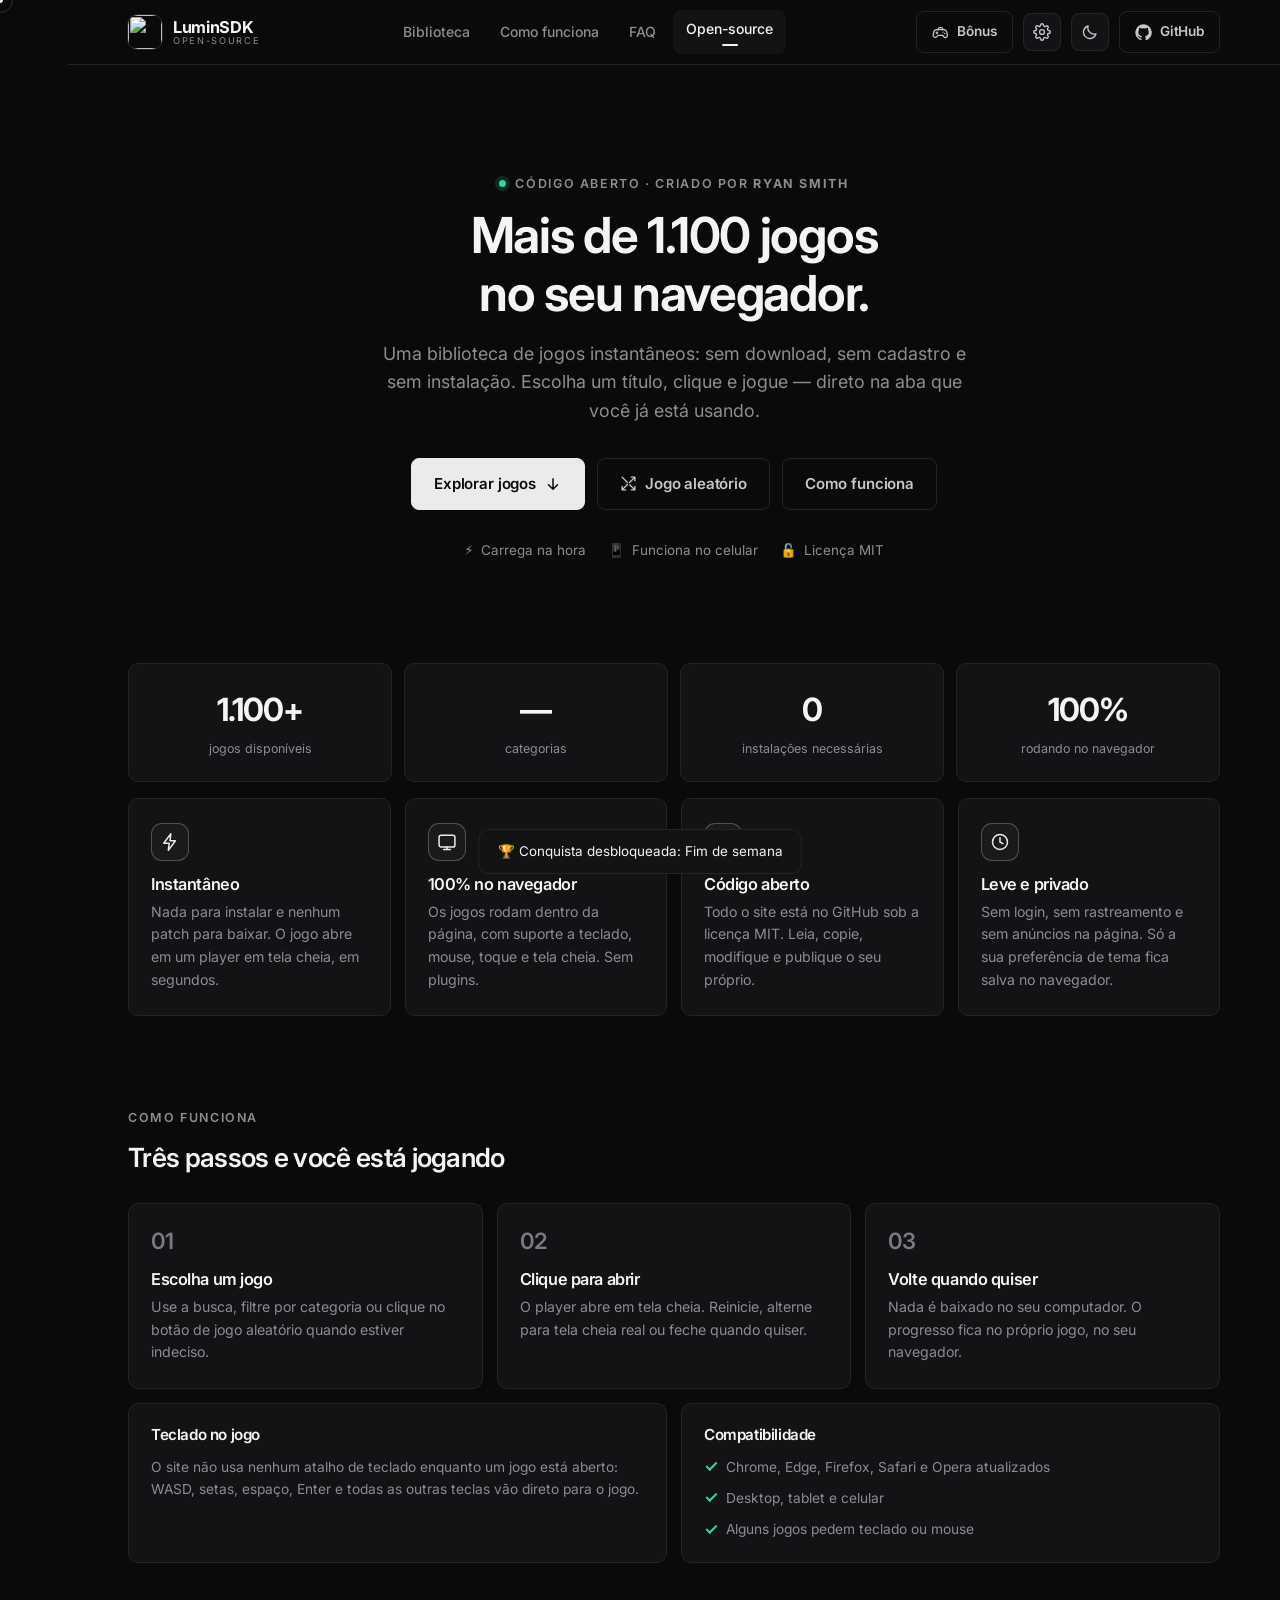
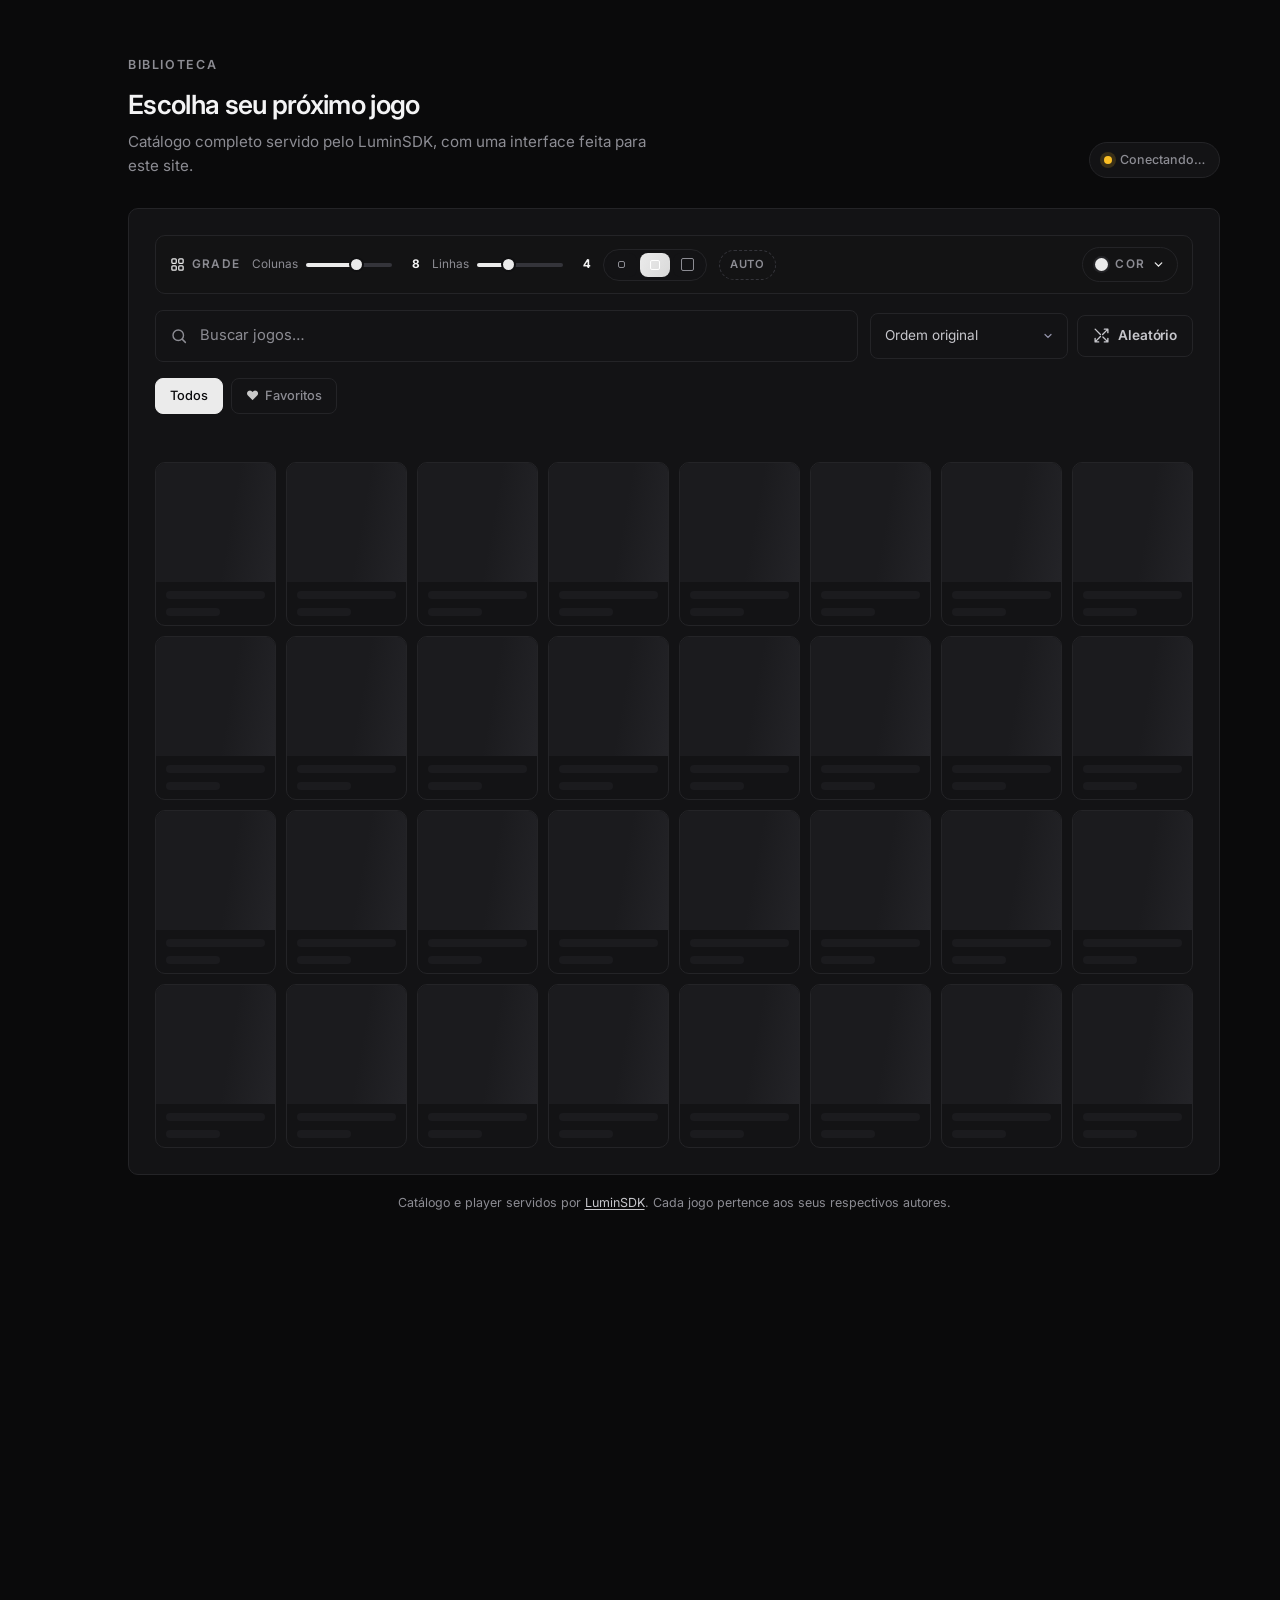
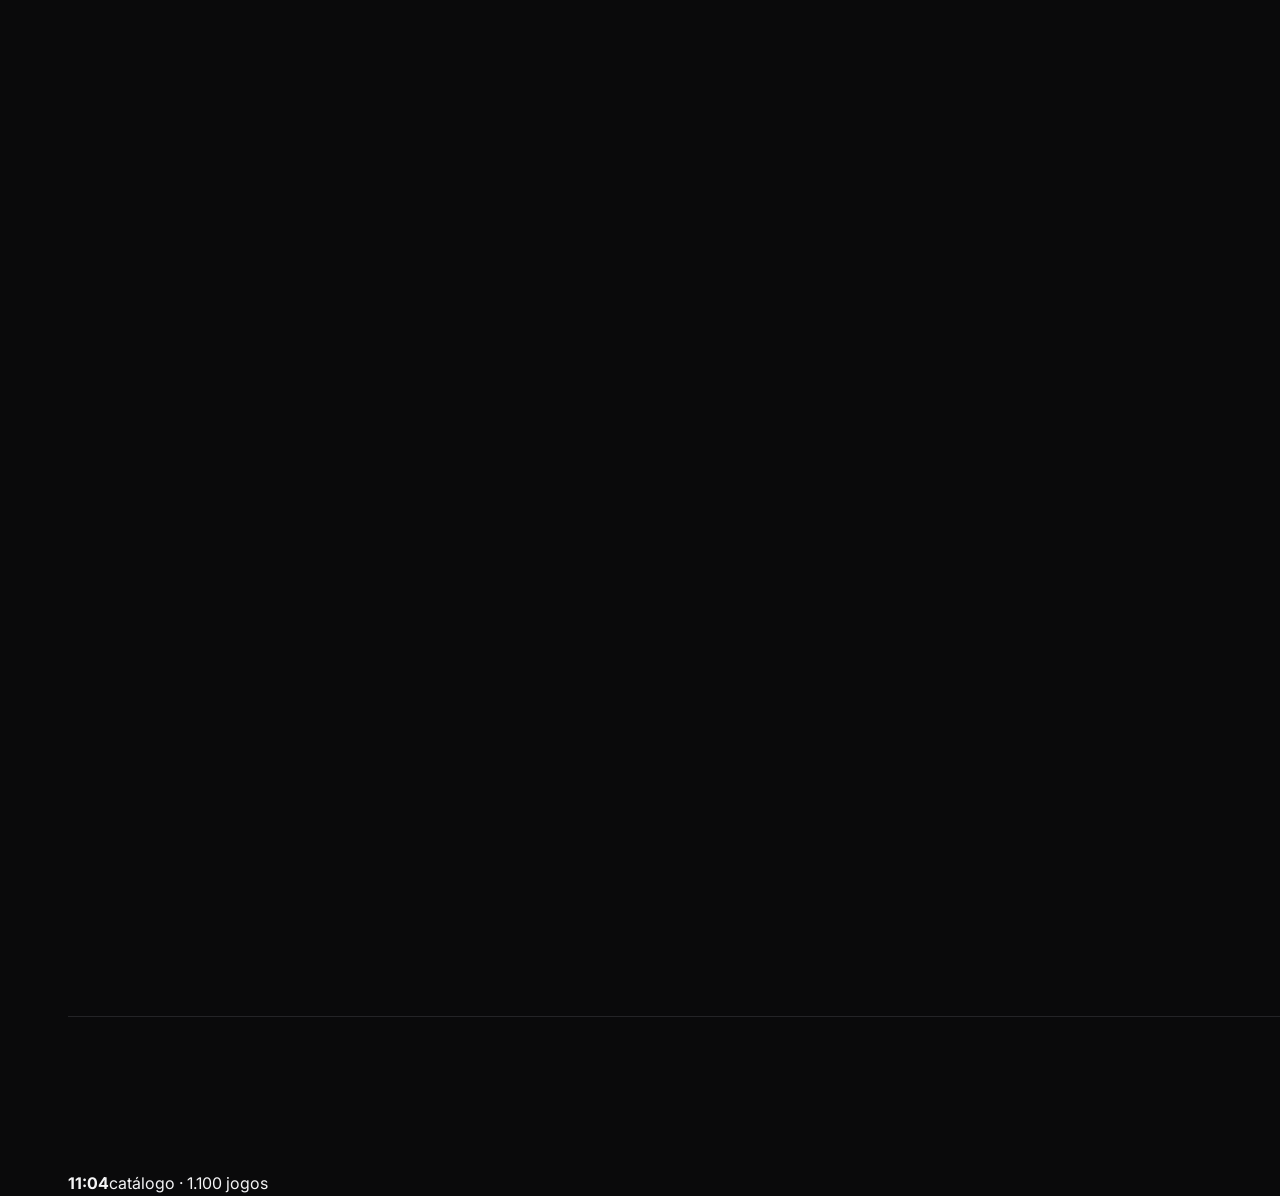
==== commit f1023c15: "Tema Astolfo (SFW) completo, opcional, em todas as abas - assets/css/astolfo.css: paleta rosa/preto/" ====
--- a/single/index.html
+++ b/single/index.html
@@ -112,7 +112,7 @@
   }
   </script>
 
-  <!-- assets/css/styles.css?v=50 -->
+  <!-- assets/css/styles.css?v=51 -->
   <style>
 /* =========================================================
    LuminSDK — folha de estilo
@@ -3135,6 +3135,108 @@
   .segmented { width: 100%; justify-content: space-between; }
   .segmented__btn { flex: 1; text-align: center; }
 }
+
+/* =========================================================
+   14b. Tema Astolfo — cartão do painel e visualizador
+   (sempre presente: o cartão aparece mesmo com o tema desligado)
+   ========================================================= */
+.ast-card {
+  position: relative;
+  display: grid;
+  gap: 12px;
+  padding: 16px 18px;
+  border: 1px solid rgba(255, 158, 203, .34);
+  border-radius: 16px;
+  background:
+    radial-gradient(120% 140% at 100% 0%, rgba(255, 95, 168, .22), transparent 62%),
+    linear-gradient(150deg, rgba(255, 158, 203, .16), rgba(215, 193, 255, .08));
+  overflow: hidden;
+}
+.ast-card__head { display: flex; align-items: center; gap: 12px; }
+.ast-card__avatar {
+  width: 46px;
+  height: 46px;
+  flex: none;
+  border-radius: 50%;
+  border: 2px solid rgba(255, 158, 203, .75);
+  background: #140e1b;
+  overflow: hidden;
+}
+.ast-card__avatar img { width: 100%; height: 100%; display: block; }
+.ast-card__title { font-weight: 700; line-height: 1.25; }
+.ast-card__title small {
+  display: block;
+  font-weight: 500;
+  font-size: .72rem;
+  color: var(--muted);
+  letter-spacing: .02em;
+}
+.ast-card__row { display: flex; flex-wrap: wrap; gap: 8px; align-items: center; }
+.ast-card__state {
+  font-size: .72rem;
+  font-weight: 700;
+  letter-spacing: .06em;
+  text-transform: uppercase;
+  padding: 3px 10px;
+  border-radius: 999px;
+  border: 1px solid rgba(255, 158, 203, .45);
+  color: #ffd7ea;
+  background: rgba(255, 95, 168, .16);
+}
+.ast-card__state.is-on {
+  background: linear-gradient(120deg, #ff9ecb, #ff5fa8);
+  color: #2a0b1b;
+  border-color: transparent;
+}
+.ast-card__keys { font-size: .72rem; color: var(--muted); }
+.ast-card__keys kbd {
+  font: inherit;
+  font-size: .7rem;
+  padding: 1px 6px;
+  border-radius: 6px;
+  border: 1px solid var(--border-strong);
+  background: rgba(255, 255, 255, .07);
+  color: var(--text);
+}
+.ast-card__note { font-size: .72rem; color: var(--muted); }
+
+/* visualizador: o "antes de ligar" */
+.ast-sheet__art {
+  width: 100%;
+  aspect-ratio: 8 / 3;
+  object-fit: cover;
+  border-radius: 14px;
+  border: 1px solid rgba(255, 158, 203, .35);
+  background: #140e1b;
+}
+.ast-sheet__swatches { display: flex; flex-wrap: wrap; gap: 8px; margin: 14px 0 4px; }
+.ast-sheet__swatch {
+  display: grid;
+  gap: 4px;
+  justify-items: center;
+  font-size: .64rem;
+  letter-spacing: .04em;
+  color: var(--muted);
+  min-width: 56px;
+}
+.ast-sheet__swatch i {
+  width: 34px;
+  height: 34px;
+  border-radius: 10px;
+  border: 1px solid rgba(255, 255, 255, .22);
+  display: block;
+}
+.ast-sheet__list {
+  margin: 12px 0 0;
+  padding: 0;
+  list-style: none;
+  display: grid;
+  gap: 7px;
+  font-size: .78rem;
+  color: var(--text-soft);
+}
+.ast-sheet__list li { display: flex; gap: 8px; align-items: flex-start; }
+.ast-sheet__list li::before { content: "♡"; color: #ff8fc4; flex: none; }
 
 /* =========================================================
    15. Estatísticas, conquistas e sugestão personalizada
@@ -4025,7 +4127,7 @@
   </style>
 
   <!-- folhas das abas: carregadas/ligadas pelo app.js conforme a rota -->
-  <!-- assets/css/app.css?v=50 -->
+  <!-- assets/css/app.css?v=51 -->
   <style>
 /* =========================================================
    LuminSDK — casca do aplicativo (uma URL, quatro abas)
@@ -4175,6 +4277,8 @@
   }
 }
   </style>
+  <!-- personalização Astolfo (opcional): só age com html[data-skin="astolfo"] -->
+  <link rel="stylesheet" href="assets/css/astolfo.css?v=51" id="astolfo-css">
 </head>
 <body>
 
@@ -4921,6 +5025,73 @@
           </div>
           <p class="settings-note" id="data-stats">—</p>
         </section>
+
+        <section class="settings-section" id="settings-astolfo">
+          <h3>Estilo especial</h3>
+          <p class="settings-section__hint">Uma camada de personalidade por cima de todo o site — dá para desligar quando quiser.</p>
+
+          <div class="ast-card" id="astolfo-card">
+            <div class="ast-card__head">
+              <span class="ast-card__avatar" aria-hidden="true">
+                <img src="https://suckinguptoessry.github.io/LuminSDK/assets/img/astolfo/avatar.svg" alt="" width="46" height="46" decoding="async">
+              </span>
+              <span class="ast-card__title">
+                Astolfo
+                <small>femboy knight · rosa, preto e estrela</small>
+              </span>
+            </div>
+
+            <div class="ast-card__row">
+              <span class="ast-card__state" id="astolfo-state">Desligado</span>
+              <button class="btn btn--primary btn--sm" type="button" data-astolfo="toggle" id="astolfo-toggle" aria-pressed="false" aria-label="Ligar ou desligar o tema Astolfo">Alternar tema</button>
+              <button class="btn btn--soft btn--sm" type="button" data-astolfo="preview">Ver como fica</button>
+            </div>
+
+            <p class="ast-card__keys">Atalho: <kbd>Ctrl</kbd> + <kbd>AltGr</kbd> + <kbd>Y</kbd> (no Mac, <kbd>Ctrl</kbd> + <kbd>⌥</kbd> + <kbd>Y</kbd>) — a mesma combinação desliga.</p>
+            <p class="ast-card__note">SFW: só cores, letras, laço, estrela e listras. Nada de conteúdo adulto.</p>
+          </div>
+        </section>
+      </div>
+    </div>
+  </dialog>
+
+  <!-- ================= ASTOLFO: visualizador ================= -->
+  <dialog class="sheet" id="astolfo-preview" aria-labelledby="astolfo-preview-title">
+    <div class="sheet__shell">
+      <header class="sheet__head">
+        <div>
+          <h2 class="sheet__title" id="astolfo-preview-title">Tema Astolfo</h2>
+          <p class="sheet__sub">Como o site fica antes de você ligar — cores, molduras e detalhes.</p>
+        </div>
+        <button class="icon-btn" type="button" data-astolfo="close" aria-label="Fechar visualização">
+          <svg viewBox="0 0 24 24" width="18" height="18" aria-hidden="true" fill="none" stroke="currentColor" stroke-width="2" stroke-linecap="round"><path d="M6 6l12 12M18 6 6 18"></path></svg>
+        </button>
+      </header>
+
+      <div class="sheet__body">
+        <img class="ast-sheet__art" src="https://suckinguptoessry.github.io/LuminSDK/assets/img/astolfo/banner.jpg" alt="Ilustração do tema: laço rosa, estrela e xadrez sobre fundo preto arroxeado" width="960" height="360" decoding="async">
+
+        <div class="ast-sheet__swatches" aria-label="Cores do tema">
+          <span class="ast-sheet__swatch"><i style="background:#ff9ecb"></i>rosa</span>
+          <span class="ast-sheet__swatch"><i style="background:#ff5fa8"></i>rosa forte</span>
+          <span class="ast-sheet__swatch"><i style="background:#d7c1ff"></i>lilás</span>
+          <span class="ast-sheet__swatch"><i style="background:#17101f"></i>preto</span>
+          <span class="ast-sheet__swatch"><i style="background:#0d0a11"></i>tinta</span>
+          <span class="ast-sheet__swatch"><i style="background:#fff6fb"></i>creme</span>
+        </div>
+
+        <ul class="ast-sheet__list">
+          <li>Cabeçalho com faixa de bandeirinhas, marca com laço e barra lateral preta de borda rosa.</li>
+          <li>Botões, chips, foco e seleção em rosa; cartões com moldura rosa e brilho suave.</li>
+          <li>Estudos em rosa-papel, catálogo e GN-Math em rosa-noite, navegador com borda listrada.</li>
+          <li>Rolagem rosa, estrelinhas no fundo e uma comemoração rápida ao ligar ou desligar.</li>
+          <li>Desligado, o site volta exatamente ao minimalista de antes — nada é sobrescrito.</li>
+        </ul>
+
+        <div class="settings-row settings-row--wrap" style="margin-top:16px">
+          <button class="btn btn--primary btn--sm" type="button" data-astolfo="toggle">Ligar / desligar agora</button>
+          <button class="btn btn--soft btn--sm" type="button" data-astolfo="close">Fechar</button>
+        </div>
       </div>
     </div>
   </dialog>
@@ -5266,6 +5437,7 @@
 
 <div class="toast" id="toast" role="status" aria-live="polite" hidden></div>
 
+  <script src="assets/js/astolfo.js?v=51" defer></script>
   <!-- CSS e JS do site embutidos por tools/single-file.py -->
   <script>
   window.__LUMIN_SINGLE__ = true;
@@ -10170,6 +10342,292 @@
   };
 })();
 
+/* ==================== assets/js/astolfo.js ==================== */
+/* =========================================================
+   LuminSDK — tema Astolfo (femboy knight) · SFW
+   PERSONALIZAÇÃO COMPLETA OPCIONAL do site inteiro.
+
+   · liga/desliga com Ctrl + AltGr + Y (AltGr = Ctrl + Alt no Windows;
+     no Mac, Control + Option + Y) e também pelo botão no fim do
+     painel Personalizar
+   · a escolha fica salva neste navegador; nada muda até o tema existir
+   · quando liga, o body recebe a classe is-astolfo: as folhas das abas
+     carregadas por rota continuam aplicando os tokens rosa/preto (o CSS
+     do tema mora em assets/css/astolfo.css)
+   · tudo SFW: cores, tipografia, laço, estrela e listras — zero NSFW
+   · API: window.LuminAstolfo.{toggle,on,off,state}
+
+   Autor: Ryan Smith · Licença MIT
+   ========================================================= */
+(function () {
+  'use strict';
+
+  const KEY = 'luminsdk:astolfo';          /* 'on' | 'off' */
+  const root = document.documentElement;
+  const THEME_COLOR = { dark: '#ff5fa8', light: '#f7b6d6' };
+  let enabled = false;
+
+  /* ---------- leitura/gravação ---------- */
+  function stored() {
+    try {
+      const value = localStorage.getItem(KEY);
+      if (value === 'on') return true;
+      if (value === 'off') return false;
+    } catch (error) { /* navegador sem armazenamento */ }
+    return null;
+  }
+
+  function persist(on) {
+    try { localStorage.setItem(KEY, on ? 'on' : 'off'); } catch (error) { /* só nesta sessão */ }
+  }
+
+  /* ---------- efeitos no documento ---------- */
+  function applyDocument(on) {
+    if (on) root.setAttribute('data-skin', 'astolfo');
+    else root.removeAttribute('data-skin');
+    /* só controla a própria classe: se outra coisa mexeu, não apagamos */
+    if (document.body) document.body.classList.toggle('is-astolfo', on);
+
+    const meta = document.querySelector('meta[name="theme-color"]');
+    if (meta) meta.setAttribute('content', on ? (root.getAttribute('data-theme') === 'light' ? THEME_COLOR.light : THEME_COLOR.dark) : '#07070c');
+
+    /* título da aba: só o prefixo, sem atropelar o título de cada aba */
+    const title = document.title || '';
+    const decorated = /^♡\s/.test(title);
+    if (on && !decorated) document.title = '♡ ' + title;
+    else if (!on && decorated) document.title = title.replace(/^♡\s/, '');
+  }
+
+  /* garante a folha do tema mesmo quando o <link> do index.html não existe
+     (arquivo único, página antiga em cache, teste) */
+  function ensureCss() {
+    if (document.getElementById('astolfo-css')) return;
+    const link = document.createElement('link');
+    link.id = 'astolfo-css';
+    link.rel = 'stylesheet';
+    link.href = 'assets/css/astolfo.css?v=51';
+    link.addEventListener('error', function () { link.remove(); });
+    document.head.appendChild(link);
+  }
+
+  /* ---------- aviso rápido de ligar/desligar ---------- */
+  function sparkle(on) {
+    if (!document.body) return;
+    if (window.matchMedia && window.matchMedia('(prefers-reduced-motion: reduce)').matches) return;
+    /* efeito é enfeite: se falhar, a troca de tema continua */
+    try {
+      sparkleNow(on);
+    } catch (error) { /* segue sem comemoração */ }
+  }
+
+  function sparkleNow(on) {
+    const fx = document.createElement('div');
+    fx.className = 'ast-fx';
+    fx.setAttribute('aria-hidden', 'true');
+    const ring = document.createElement('div');
+    ring.className = 'ast-fx__ribbon';
+    const label = document.createElement('span');
+    label.className = 'ast-fx__label';
+    label.textContent = on ? 'Astolfo on' : 'minimalista';
+    fx.append(ring, label);
+    document.body.append(fx);
+    window.setTimeout(function () { if (fx.parentNode) fx.parentNode.removeChild(fx); }, 1000);
+  }
+
+  /* ---------- painel: botão, estado e atalho de teclado ---------- */
+  function renderCard() {
+    const card = document.getElementById('astolfo-card');
+    if (!card) return;
+    const state = document.getElementById('astolfo-state');
+    const knob = document.getElementById('astolfo-toggle');
+    if (state) {
+      state.textContent = enabled ? 'Ligado' : 'Desligado';
+      state.classList.toggle('is-on', enabled);
+    }
+    if (knob) knob.setAttribute('aria-pressed', enabled ? 'true' : 'false');
+    const art = card.querySelector('.ast-card__avatar img');
+    if (art) art.src = enabled ? 'assets/img/astolfo/knight-256.png' : 'assets/img/astolfo/avatar.svg';
+  }
+
+  let previousFocus = null;
+  function openPreview() {
+    const dialog = document.getElementById('astolfo-preview');
+    if (!dialog) return;
+    previousFocus = document.activeElement;
+    try {
+      if (typeof dialog.showModal === 'function') { if (!dialog.open) dialog.showModal(); }
+      else dialog.setAttribute('open', '');
+    } catch (error) {
+      dialog.setAttribute('open', '');
+    }
+  }
+  function closePreview() {
+    const dialog = document.getElementById('astolfo-preview');
+    if (!dialog) return;
+    if (typeof dialog.close === 'function' && dialog.open) dialog.close();
+    else dialog.removeAttribute('open');
+    if (previousFocus && previousFocus.focus) { try { previousFocus.focus(); } catch (error) { /* nada */ } }
+  }
+
+  function toast(text) {
+    if (window.LuminLibrary && typeof window.LuminLibrary.toast === 'function') {
+      window.LuminLibrary.toast(text);
+      return;
+    }
+    /* sem o toast da biblioteca (aba ainda carregando): um aviso nosso */
+    let tip = document.getElementById('astolfo-tip');
+    if (!tip) {
+      tip = document.createElement('div');
+      tip.id = 'astolfo-tip';
+      tip.style.cssText = 'position:fixed;left:50%;bottom:18px;transform:translateX(-50%);z-index:9998;' +
+        'padding:9px 14px;border-radius:999px;font:600 12px/1.3 system-ui,sans-serif;color:#2a0b1b;' +
+        'background:linear-gradient(120deg,#ff9ecb,#ff5fa8);pointer-events:none;white-space:nowrap';
+      document.body.append(tip);
+    }
+    tip.textContent = text;
+    window.clearTimeout(tip.__timer);
+    tip.__timer = window.setTimeout(function () { if (tip.parentNode) tip.parentNode.removeChild(tip); }, 2600);
+  }
+
+  /* ---------- ligar/desligar ---------- */
+  function set(on, options) {
+    const opts = options || {};
+    const next = !!on;
+    if (next === enabled && !opts.force) {
+      if (!opts.silent) toast(enabled ? 'Astolfo já está ligado ♡' : 'O estilo minimalista já está ativo');
+      renderCard();
+      return enabled;
+    }
+    enabled = next;
+    ensureCss();
+    applyDocument(enabled);
+    persist(enabled);
+    renderCard();
+    if (!opts.silent) sparkle(enabled);
+    if (!opts.silent) {
+      toast(enabled ? 'Tema Astolfo ligado ♡ (Ctrl + AltGr + Y volta ao minimalista)' : 'De volta ao minimalista');
+    }
+
+    /* as folhas das abas são carregadas por rota: as já carregadas precisam
+       ser reavaliadas para os tokens do tema entrarem na hora */
+    Array.prototype.forEach.call(document.querySelectorAll('link[rel="stylesheet"]'), function (link) {
+      if (!link.href || link.href.indexOf('astolfo.css') >= 0) return;
+      const href = link.href.split('?')[0];
+      if (href.indexOf('/assets/css/') < 0) return;
+      try {
+        const was = link.disabled;      /* regra do app.js: só a aba atual fica ligada */
+        link.disabled = true;
+        /* reflow força o navegador a recalcular com o tema já aplicado */
+        void link.offsetHeight;
+        link.disabled = was;
+      } catch (error) { /* folha sem suporte a disabled: já está aplicada */ }
+    });
+
+    /* quem quiser reagir (o app.js reaplica a rota atual) */
+    try {
+      window.dispatchEvent(new CustomEvent('lumin:astolfo', { detail: { on: enabled } }));
+    } catch (error) { /* navegador antigo sem CustomEvent */ }
+    return enabled;
+  }
+
+  function toggle() { return set(!enabled); }
+
+  /* ---------- atalho: Ctrl + AltGr + Y ----------
+     AltGr chega como Ctrl+Alt (Windows/Linux). No Mac o equivalente é
+     Control+Option+Y, então cobrimos as duas formas. Shift não entra
+     (Ctrl+Shift+Alt+Y é outro atalho, o de trocar de aba). */
+  function isShortcut(event) {
+    if (!event) return false;
+    const key = String(event.key || '').toLowerCase();
+    const code = event.code || '';
+    if (key !== 'y' && code !== 'KeyY') return false;
+    if (!event.ctrlKey || !event.altKey || event.shiftKey || event.metaKey) return false;
+    return true;
+  }
+
+  function press(event) {
+    if (!isShortcut(event)) return;
+    if (event.repeat) return;
+    event.preventDefault();
+    event.stopPropagation();
+    toggle();
+  }
+
+  function initUI() {
+    const card = document.getElementById('astolfo-card');
+    if (card) {
+      card.addEventListener('click', function (event) {
+        const action = event.target && event.target.closest ? event.target.closest('[data-astolfo]') : null;
+        if (!action) return;
+        const what = action.getAttribute('data-astolfo');
+        if (what === 'toggle') toggle();
+        else if (what === 'preview') openPreview();
+        else if (what === 'css') {
+          /* abre a folha do tema numa aba nova: útil para copiar as cores */
+          window.open('assets/css/astolfo.css', '_blank', 'noopener');
+        }
+      });
+    }
+
+    document.querySelectorAll('[data-astolfo="toggle"]').forEach(function (button) {
+      if (card && card.contains(button)) return;
+      button.addEventListener('click', function () { toggle(); });
+    });
+
+    const preview = document.getElementById('astolfo-preview');
+    if (preview) {
+      preview.addEventListener('click', function (event) {
+        if (event.target === preview) closePreview();
+        const closer = event.target.closest ? event.target.closest('[data-astolfo="close"]') : null;
+        if (closer) closePreview();
+      });
+      document.addEventListener('keydown', function (event) {
+        if (event.key === 'Escape' && preview.open) closePreview();
+      });
+    }
+
+    renderCard();
+  }
+
+  /* ---------- inicialização ---------- */
+  document.addEventListener('keydown', press, true);
+  window.addEventListener('keydown', press, true);   /* reforço: algumas telas só ouvem window */
+
+  /* o tema do site pode mudar de claro/escuro: a barra do navegador acompanha */
+  window.addEventListener('lumin:theme', function () {
+    if (!enabled) return;
+    const meta = document.querySelector('meta[name="theme-color"]');
+    if (meta) meta.setAttribute('content', root.getAttribute('data-theme') === 'light' ? THEME_COLOR.light : THEME_COLOR.dark);
+  });
+
+  /* outra aba do site trocou o tema */
+  window.addEventListener('storage', function (event) {
+    if (event.key !== KEY) return;
+    set(event.newValue === 'on', { silent: true, force: true });
+  });
+
+  const saved = stored();
+  if (saved) {
+    ensureCss();
+    enabled = saved;
+    applyDocument(enabled);
+    if (document.body) document.body.classList.toggle('is-astolfo', enabled);
+  }
+
+  if (document.readyState === 'loading') document.addEventListener('DOMContentLoaded', initUI);
+  else initUI();
+
+  window.LuminAstolfo = {
+    on: function () { return set(true); },
+    off: function () { return set(false); },
+    toggle: toggle,
+    state: function () { return { on: enabled, saved: stored(), css: !!document.getElementById('astolfo-css') }; },
+    preview: openPreview,
+    close: closePreview,
+    key: 'Ctrl + AltGr + Y'
+  };
+})();
+
 /* ==================== assets/js/atmosphere.js ==================== */
 /* =========================================================
    LuminSDK — atmosfera e aparência
@@ -10294,7 +10752,15 @@
     root.style.setProperty(name, value);
   }
 
+  /* Tema Astolfo ligado: a paleta é do personagem. O seletor de cores
+     continua salvo e volta a valer quando o tema é desligado. */
+  const ASTOLFO_HEX = '#ff8fc4';
+
   function applyPalette(hex, options) {
+    if (root.getAttribute('data-skin') === 'astolfo') {
+      hex = ASTOLFO_HEX;
+      options = { persist: false };     /* não sobrescreve a cor escolhida */
+    }
     const isLight = root.getAttribute('data-theme') === 'light';
     const base = hexToRgb(hex);
     const hsl = rgbToHsl(base.r, base.g, base.b);
@@ -11146,6 +11612,11 @@
       }).observe(root, { attributes: true, attributeFilter: ['class'] });
     }
     window.addEventListener('lumin:settings', applySettings);
+
+    /* ligar/desligar o tema Astolfo reaplica a paleta na hora */
+    window.addEventListener('lumin:astolfo', function () {
+      applyPalette(loadSavedColor() || NEUTRAL, { persist: false });
+    });
 
     /* o botão de tema do site.js pede a reaplicação da paleta */
     document.getElementById('theme-toggle')?.addEventListener('click', () => {
@@ -11882,20 +12353,20 @@
          desligado quando a rota muda */
       css: [],
       scripts: [
-        'assets/js/anim.js?v=50',
+        'assets/js/anim.js?v=51',
         { src: 'https://cdn.jsdelivr.net/gh/luminsdk/script@latest/lumin.min.js', attrs: { 'data-lumin-sdk': '' } },
-        'assets/js/library.js?v=50',
-        'assets/js/settings.js?v=50',
-        'assets/js/site.js?v=50',
-        'assets/js/atmosphere.js?v=50',
-        'assets/js/progress.js?v=50',
-        'assets/js/bonus.js?v=50'
+        'assets/js/library.js?v=51',
+        'assets/js/settings.js?v=51',
+        'assets/js/site.js?v=51',
+        'assets/js/atmosphere.js?v=51',
+        'assets/js/progress.js?v=51',
+        'assets/js/bonus.js?v=51'
       ]
     },
     gn: {
       title: 'GN-Math — mais de 840 jogos | LuminSDK',
-      css: ['assets/css/gnmath.css?v=50'],
-      scripts: ['assets/js/gnmath.js?v=50'],
+      css: ['assets/css/gnmath.css?v=51'],
+      scripts: ['assets/js/gnmath.js?v=51'],
       html: {
         'data-gn-accent': 'grafite',
         'data-gn-bg': 'lisa',
@@ -11907,60 +12378,60 @@
     },
     provider: {
       title: 'Catálogo — aqui dentro | LuminSDK',
-      css: ['assets/css/provider.css?v=50'],
-      scripts: ['assets/js/provider.js?v=50', 'assets/js/atmosphere.js?v=50']
+      css: ['assets/css/provider.css?v=51'],
+      scripts: ['assets/js/provider.js?v=51', 'assets/js/atmosphere.js?v=51']
     },
     sites: {
       title: 'Sites — coleções que abrem aqui dentro | LuminSDK',
-      css: ['assets/css/sites.css?v=50'],
-      scripts: ['assets/js/sites.js?v=50', 'assets/js/atmosphere.js?v=50']
+      css: ['assets/css/sites.css?v=51'],
+      scripts: ['assets/js/sites.js?v=51', 'assets/js/atmosphere.js?v=51']
     },
     browser: {
       title: 'Navegador — abrir sites aqui dentro | LuminSDK',
-      css: ['assets/css/browser.css?v=50'],
-      scripts: ['assets/js/browser.js?v=50', 'assets/js/atmosphere.js?v=50']
+      css: ['assets/css/browser.css?v=51'],
+      scripts: ['assets/js/browser.js?v=51', 'assets/js/atmosphere.js?v=51']
     },
     os: {
       title: 'LuminOS — área de trabalho | LuminSDK',
       css: [],
       scripts: [
-        'assets/js/player.js?v=50',
-        'assets/js/os.js?v=50',
-        'assets/js/profile.js?v=50',
-        'assets/js/lab.js?v=50',
-        'assets/js/studio.js?v=50',
-        'assets/js/arcade.js?v=50',
-        'assets/js/vault.js?v=50',
-        'assets/js/community.js?v=50',
-        'assets/js/central.js?v=50',
-        'assets/js/atmosphere.js?v=50'
+        'assets/js/player.js?v=51',
+        'assets/js/os.js?v=51',
+        'assets/js/profile.js?v=51',
+        'assets/js/lab.js?v=51',
+        'assets/js/studio.js?v=51',
+        'assets/js/arcade.js?v=51',
+        'assets/js/vault.js?v=51',
+        'assets/js/community.js?v=51',
+        'assets/js/central.js?v=51',
+        'assets/js/atmosphere.js?v=51'
       ]
     },
     hub: {
       title: 'Hub — perfil, laboratório, estúdio, arcade, cofre e comunidade | LuminSDK',
-      css: ['assets/css/os.css?v=50', 'assets/css/hub.css?v=50'],
+      css: ['assets/css/os.css?v=51', 'assets/css/hub.css?v=51'],
       scripts: [
-        'assets/js/player.js?v=50',
-        'assets/js/os.js?v=50',
-        'assets/js/profile.js?v=50',
-        'assets/js/lab.js?v=50',
-        'assets/js/studio.js?v=50',
-        'assets/js/arcade.js?v=50',
-        'assets/js/vault.js?v=50',
-        'assets/js/community.js?v=50',
-        'assets/js/central.js?v=50',
-        'assets/js/hub.js?v=50'
+        'assets/js/player.js?v=51',
+        'assets/js/os.js?v=51',
+        'assets/js/profile.js?v=51',
+        'assets/js/lab.js?v=51',
+        'assets/js/studio.js?v=51',
+        'assets/js/arcade.js?v=51',
+        'assets/js/vault.js?v=51',
+        'assets/js/community.js?v=51',
+        'assets/js/central.js?v=51',
+        'assets/js/hub.js?v=51'
       ]
     },
     boot: {
       title: 'LuminSDK — escolha como entrar',
       css: [],
-      scripts: ['assets/js/atmosphere.js?v=50']
+      scripts: ['assets/js/atmosphere.js?v=51']
     },
     estudo: {
       title: 'StudyHub | Estudos e Quiz',
-      css: ['assets/css/study.css?v=50'],
-      scripts: ['assets/js/study-questions.js?v=50', 'assets/js/anim.js?v=50', 'assets/js/study.js?v=50']
+      css: ['assets/css/study.css?v=51'],
+      scripts: ['assets/js/study-questions.js?v=51', 'assets/js/anim.js?v=51', 'assets/js/study.js?v=51']
     }
   };
 
@@ -12385,6 +12856,15 @@
 
   /* quando o navegador troca de endereço, a barra lateral se ajusta */
   window.addEventListener('lumin:browser', function () { paintRail(current); });
+
+  /* tema Astolfo ligado/desligado: garante que o body e as folhas da aba
+     atual acompanhem (as folhas são carregadas por rota, então uma já
+     carregada precisa ser reavaliada) */
+  window.addEventListener('lumin:astolfo', function (event) {
+    const on = !!(event && event.detail && event.detail.on);
+    if (document.body) document.body.classList.toggle('is-astolfo', on);
+    document.documentElement.setAttribute('data-skin-toggle', on ? 'on' : 'off');
+  });
 
   window.LuminApp = {
     go: go,
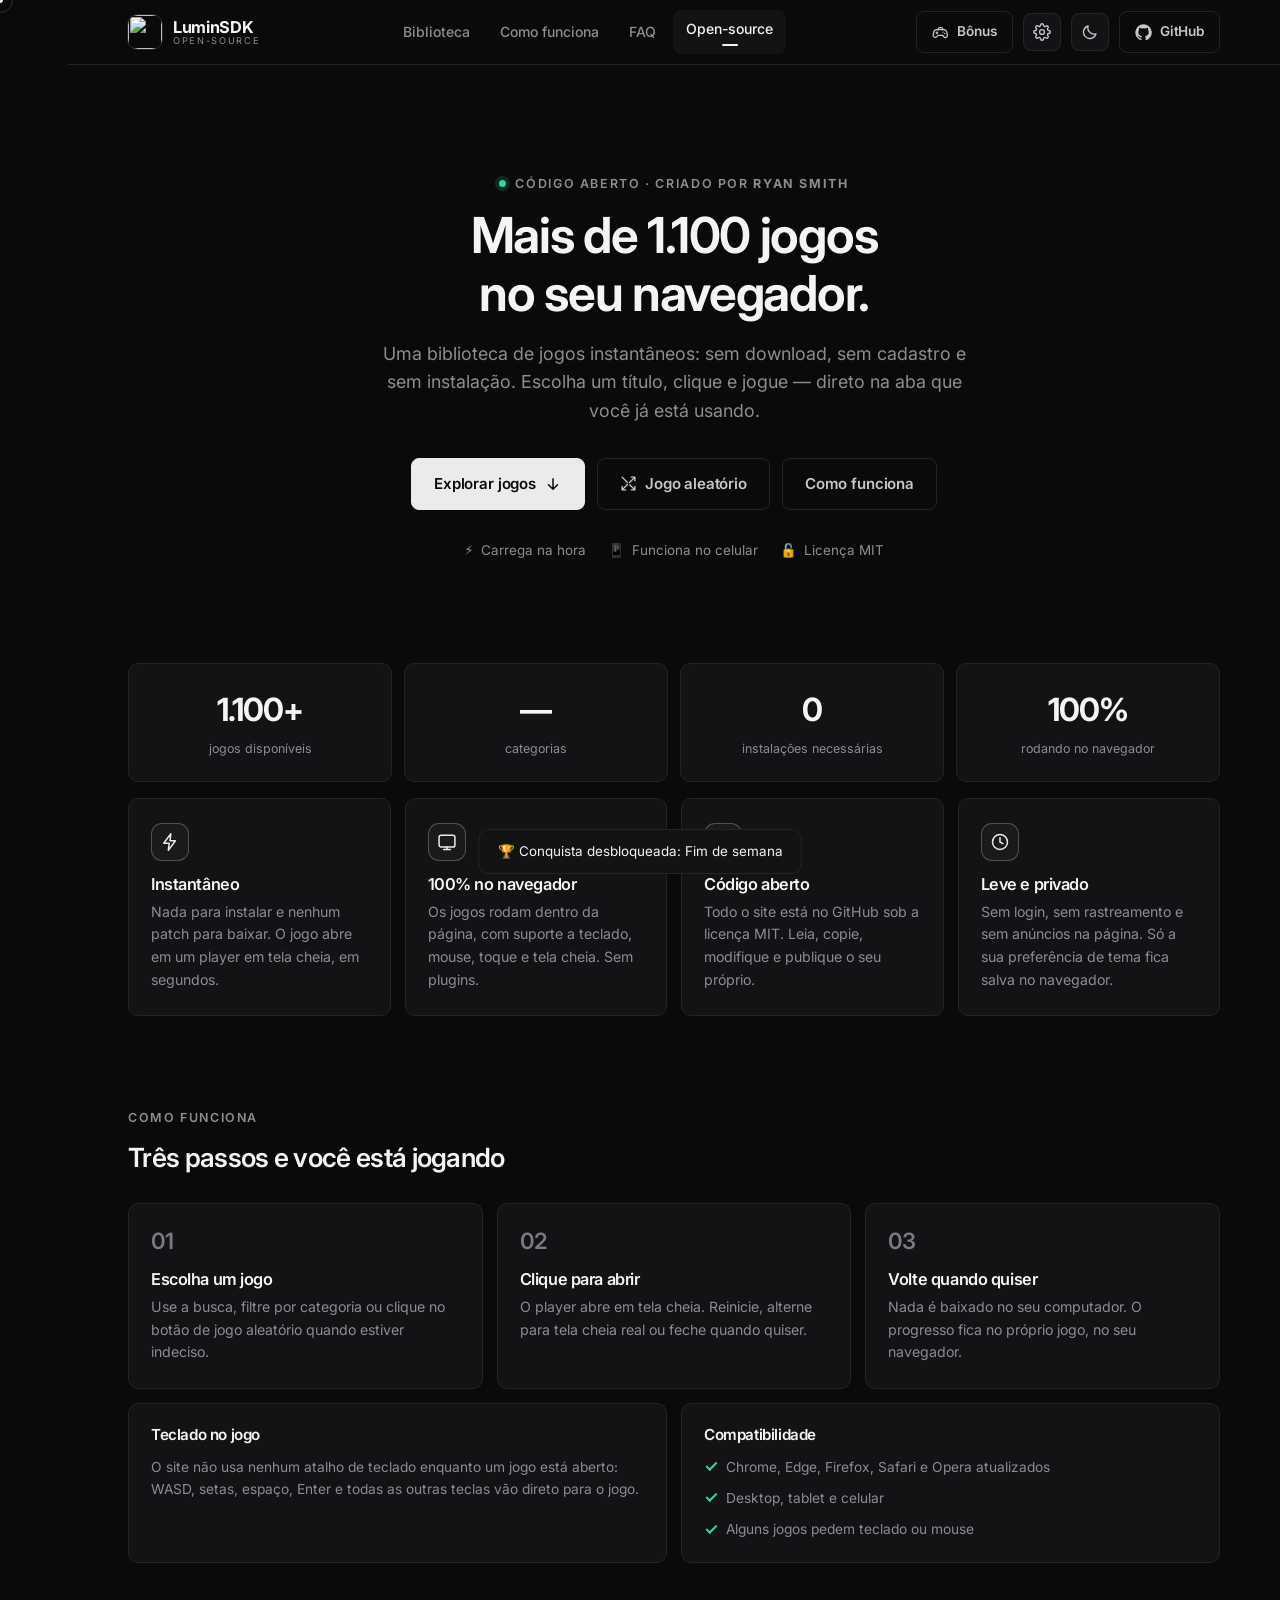
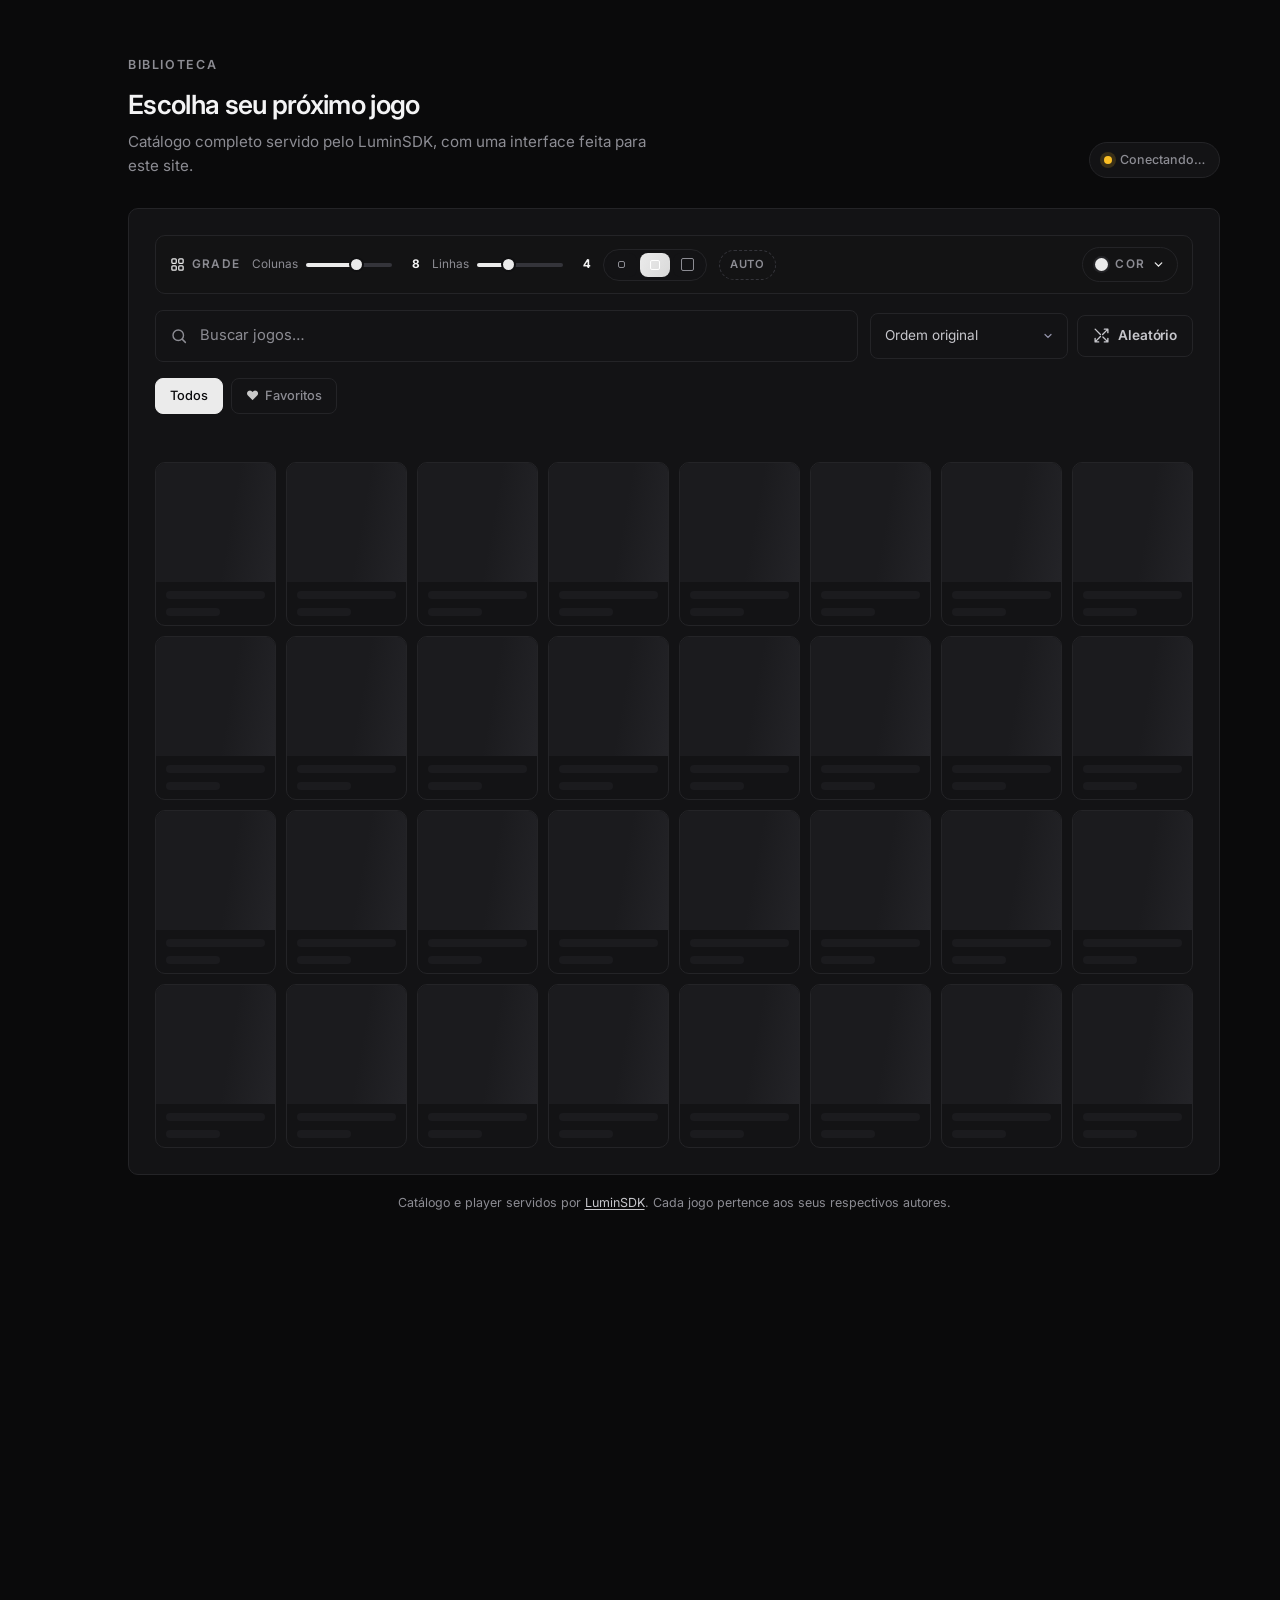
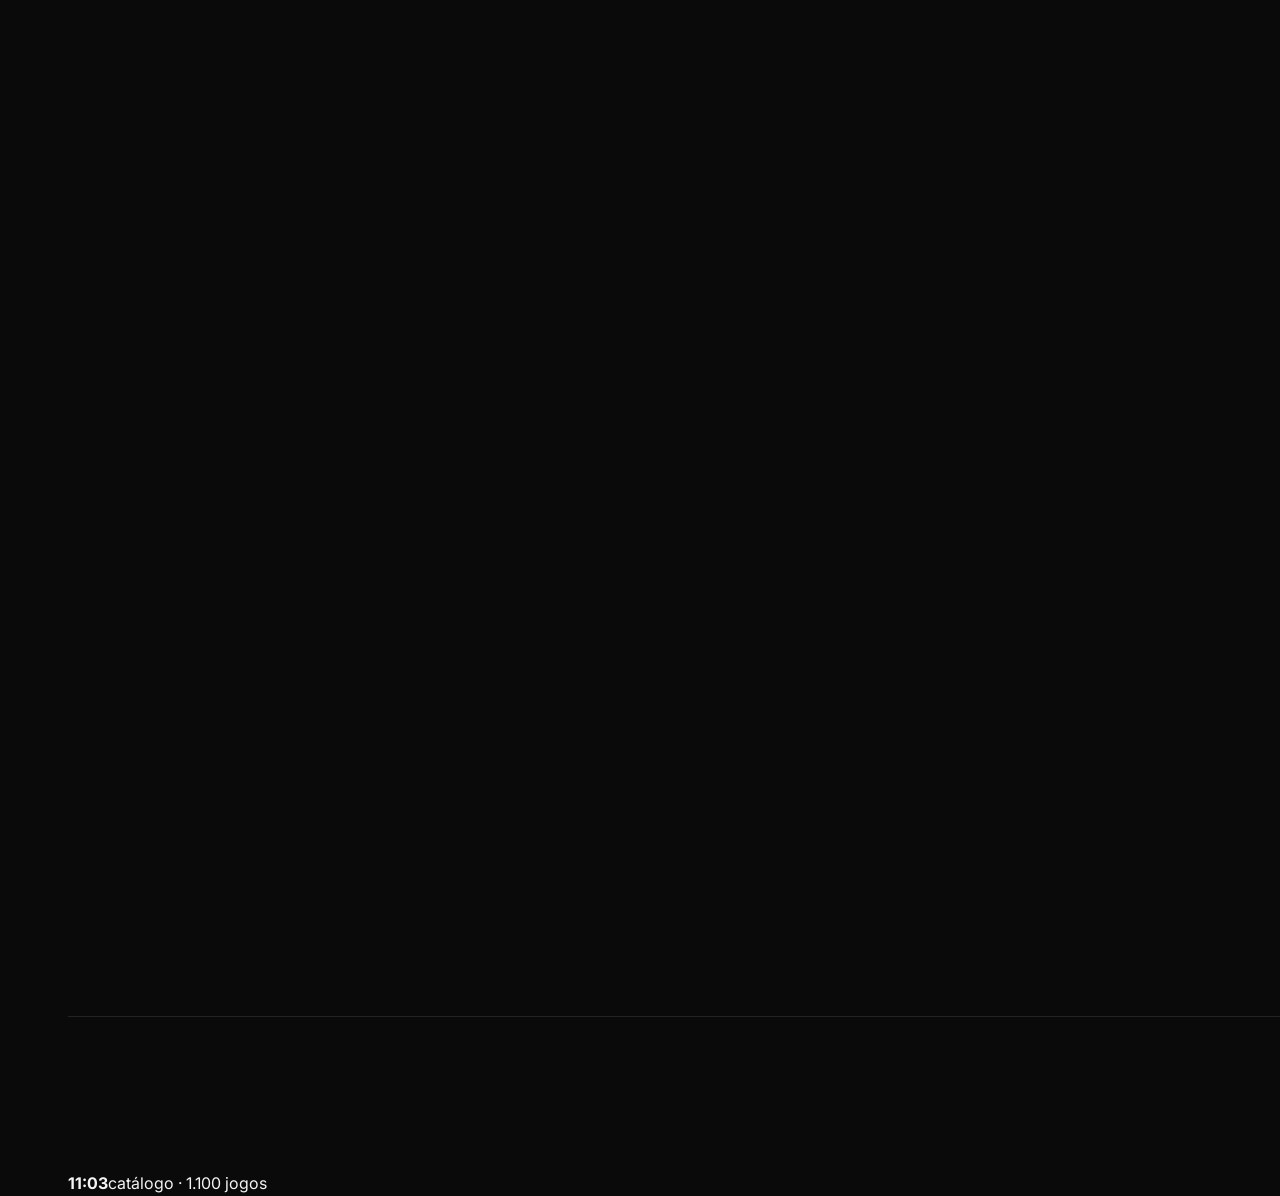
==== commit 6e474506: "Galeria do tema Astolfo: 3 ilustrações humanas a mais (MIT) - entram Kouromo/astolfo-vscode-theme (c" ====
--- a/single/index.html
+++ b/single/index.html
@@ -112,7 +112,7 @@
   }
   </script>
 
-  <!-- assets/css/styles.css?v=51 -->
+  <!-- assets/css/styles.css?v=53 -->
   <style>
 /* =========================================================
    LuminSDK — folha de estilo
@@ -3162,7 +3162,55 @@
   background: #140e1b;
   overflow: hidden;
 }
-.ast-card__avatar img { width: 100%; height: 100%; display: block; }
+.ast-card__avatar img { width: 100%; height: 100%; display: block; object-fit: cover; }
+button.ast-card__avatar { padding: 0; cursor: pointer; transition: transform .18s var(--ease), box-shadow .18s var(--ease); }
+button.ast-card__avatar:hover { transform: rotate(-4deg) scale(1.05); }
+button.ast-card__avatar:active { transform: scale(.94); }
+
+/* galeria do visualizador */
+.ast-gallery {
+  display: grid;
+  grid-template-columns: repeat(4, minmax(0, 1fr));
+  gap: 8px;
+  margin-top: 12px;
+}
+.ast-gallery__item {
+  display: grid;
+  justify-items: center;
+  gap: 5px;
+  padding: 7px 4px 6px;
+  border: 1px solid rgba(255, 158, 203, .28);
+  border-radius: 12px;
+  background: rgba(255, 158, 203, .06);
+  color: var(--muted);
+  font: inherit;
+  font-size: .64rem;
+  letter-spacing: .04em;
+  cursor: pointer;
+  transition: border-color .18s var(--ease), background .18s var(--ease), transform .18s var(--ease);
+}
+.ast-gallery__item img {
+  width: 56px;
+  height: 56px;
+  border-radius: 50%;
+  object-fit: cover;
+  border: 2px solid transparent;
+}
+.ast-gallery__item:hover { transform: translateY(-2px); border-color: rgba(255, 158, 203, .6); }
+.ast-gallery__item.is-active {
+  border-color: #ff5fa8;
+  background: rgba(255, 95, 168, .18);
+  color: #ffe7f3;
+}
+.ast-gallery__item.is-active img { border-color: #ff5fa8; }
+@media (max-width: 460px) {
+  .ast-gallery { grid-template-columns: repeat(2, minmax(0, 1fr)); }
+  .ast-gallery__item img { width: 48px; height: 48px; }
+}
+.ast-card.is-on .ast-card__avatar {
+  border-color: #ff5fa8;
+  box-shadow: 0 0 0 3px rgba(255, 95, 168, .25), 0 0 18px rgba(255, 95, 168, .65);
+}
 .ast-card__title { font-weight: 700; line-height: 1.25; }
 .ast-card__title small {
   display: block;
@@ -4127,7 +4175,7 @@
   </style>
 
   <!-- folhas das abas: carregadas/ligadas pelo app.js conforme a rota -->
-  <!-- assets/css/app.css?v=51 -->
+  <!-- assets/css/app.css?v=53 -->
   <style>
 /* =========================================================
    LuminSDK — casca do aplicativo (uma URL, quatro abas)
@@ -4278,7 +4326,7 @@
 }
   </style>
   <!-- personalização Astolfo (opcional): só age com html[data-skin="astolfo"] -->
-  <link rel="stylesheet" href="assets/css/astolfo.css?v=51" id="astolfo-css">
+  <link rel="stylesheet" href="assets/css/astolfo.css?v=53" id="astolfo-css">
 </head>
 <body>
 
@@ -5032,9 +5080,9 @@
 
           <div class="ast-card" id="astolfo-card">
             <div class="ast-card__head">
-              <span class="ast-card__avatar" aria-hidden="true">
-                <img src="https://suckinguptoessry.github.io/LuminSDK/assets/img/astolfo/avatar.svg" alt="" width="46" height="46" decoding="async">
-              </span>
+              <button class="ast-card__avatar" type="button" data-astolfo="art" title="Trocar a arte do cartão" aria-label="Trocar a arte do cartão entre as quatro ilustrações">
+                <img src="https://suckinguptoessry.github.io/LuminSDK/assets/img/astolfo/kouromo-avatar.png" alt="" width="46" height="46" decoding="async">
+              </button>
               <span class="ast-card__title">
                 Astolfo
                 <small>femboy knight · rosa, preto e estrela</small>
@@ -5069,7 +5117,22 @@
       </header>
 
       <div class="sheet__body">
-        <img class="ast-sheet__art" src="https://suckinguptoessry.github.io/LuminSDK/assets/img/astolfo/banner.jpg" alt="Ilustração do tema: laço rosa, estrela e xadrez sobre fundo preto arroxeado" width="960" height="360" decoding="async">
+        <img class="ast-sheet__art" id="astolfo-stage" src="https://suckinguptoessry.github.io/LuminSDK/assets/img/astolfo/kouromo-full.jpg" alt="Close-up do Astolfo em rosa e preto" width="1280" height="720" decoding="async">
+
+        <div class="ast-gallery" id="astolfo-gallery" role="group" aria-label="Ilustrações do tema">
+          <button class="ast-gallery__item is-active" type="button" data-astolfo-art="kouromo-full.jpg" data-alt="Close-up do Astolfo em rosa e preto" aria-pressed="true">
+            <img src="https://suckinguptoessry.github.io/LuminSDK/assets/img/astolfo/kouromo-avatar.png" alt="" width="76" height="76" loading="lazy" decoding="async"><span>Close-up</span>
+          </button>
+          <button class="ast-gallery__item" type="button" data-astolfo-art="dex-casual.jpg" data-alt="Astolfo sentada, de moletom e mochila" aria-pressed="false">
+            <img src="https://suckinguptoessry.github.io/LuminSDK/assets/img/astolfo/dex-avatar.png" alt="" width="76" height="76" loading="lazy" decoding="async"><span>Dia a dia</span>
+          </button>
+          <button class="ast-gallery__item" type="button" data-astolfo-art="hypr-banner.jpg" data-alt="Astolfo em fundo roxo, com a mão esticada" aria-pressed="false">
+            <img src="https://suckinguptoessry.github.io/LuminSDK/assets/img/astolfo/hypr-avatar.png" alt="" width="76" height="76" loading="lazy" decoding="async"><span>Roxo</span>
+          </button>
+          <button class="ast-gallery__item" type="button" data-astolfo-art="doki-banner.jpg" data-alt="Astolfo em traje de cavaleiro com capa branca" aria-pressed="false">
+            <img src="https://suckinguptoessry.github.io/LuminSDK/assets/img/astolfo/doki-avatar.png" alt="" width="76" height="76" loading="lazy" decoding="async"><span>Cavaleiro</span>
+          </button>
+        </div>
 
         <div class="ast-sheet__swatches" aria-label="Cores do tema">
           <span class="ast-sheet__swatch"><i style="background:#ff9ecb"></i>rosa</span>
@@ -5079,6 +5142,8 @@
           <span class="ast-sheet__swatch"><i style="background:#0d0a11"></i>tinta</span>
           <span class="ast-sheet__swatch"><i style="background:#fff6fb"></i>creme</span>
         </div>
+
+        <p class="ast-card__note">Arte 100% humana (sem IA), recortada de três projetos <b>MIT</b> do GitHub: <b>Doki Theme</b>, <b>astolfo-dex</b> e <b>Hyprland-dotfiles-astolfo</b>. Astolfo é personagem de <i>Fate/Apocrypha</i> (© Type-Moon). Créditos completos em <code>assets/img/astolfo/CREDITS.md</code>.</p>
 
         <ul class="ast-sheet__list">
           <li>Cabeçalho com faixa de bandeirinhas, marca com laço e barra lateral preta de borda rosa.</li>
@@ -5437,7 +5502,7 @@
 
 <div class="toast" id="toast" role="status" aria-live="polite" hidden></div>
 
-  <script src="assets/js/astolfo.js?v=51" defer></script>
+  <script src="assets/js/astolfo.js?v=53" defer></script>
   <!-- CSS e JS do site embutidos por tools/single-file.py -->
   <script>
   window.__LUMIN_SINGLE__ = true;
@@ -10363,6 +10428,7 @@
   'use strict';
 
   const KEY = 'luminsdk:astolfo';          /* 'on' | 'off' */
+  const ART_KEY = 'luminsdk:astolfo:art';  /* índice da arte do cartão */
   const root = document.documentElement;
   const THEME_COLOR = { dark: '#ff5fa8', light: '#f7b6d6' };
   let enabled = false;
@@ -10405,7 +10471,7 @@
     const link = document.createElement('link');
     link.id = 'astolfo-css';
     link.rel = 'stylesheet';
-    link.href = 'assets/css/astolfo.css?v=51';
+    link.href = 'assets/css/astolfo.css?v=53';
     link.addEventListener('error', function () { link.remove(); });
     document.head.appendChild(link);
   }
@@ -10434,6 +10500,43 @@
     window.setTimeout(function () { if (fx.parentNode) fx.parentNode.removeChild(fx); }, 1000);
   }
 
+  /* ---------- arte: quatro ilustrações humanas (MIT) ---------- */
+  const ARTS = [
+    { name: 'Close-up', avatar: 'assets/img/astolfo/kouromo-avatar.png', full: 'assets/img/astolfo/kouromo-full.jpg' },
+    { name: 'Dia a dia', avatar: 'assets/img/astolfo/dex-avatar.png', full: 'assets/img/astolfo/dex-casual.jpg' },
+    { name: 'Roxo', avatar: 'assets/img/astolfo/hypr-avatar.png', full: 'assets/img/astolfo/hypr-banner.jpg' },
+    { name: 'Cavaleiro', avatar: 'assets/img/astolfo/doki-avatar.png', full: 'assets/img/astolfo/doki-banner.jpg' }
+  ];
+  let artIndex = 0;
+
+  /* toque no avatar do cartão: passa para a próxima arte (e grava) */
+  function nextArt() {
+    artIndex = (artIndex + 1) % ARTS.length;
+    const art = ARTS[artIndex];
+    const img = document.querySelector('#astolfo-card .ast-card__avatar img');
+    if (img) {
+      img.src = art.avatar;
+      img.alt = 'Astolfo — ' + art.name;
+    }
+    try { localStorage.setItem(ART_KEY, String(artIndex)); } catch (error) { /* sem storage */ }
+    stageArt(artIndex);
+    return art;
+  }
+
+  function stageArt(index) {
+    const stage = document.getElementById('astolfo-stage');
+    const art = ARTS[index] || ARTS[0];
+    if (stage) {
+      stage.src = art.full;
+      stage.alt = 'Astolfo — ' + art.name;
+    }
+    document.querySelectorAll('#astolfo-gallery .ast-gallery__item').forEach(function (button, i) {
+      const active = i === index;
+      button.classList.toggle('is-active', active);
+      button.setAttribute('aria-pressed', active ? 'true' : 'false');
+    });
+  }
+
   /* ---------- painel: botão, estado e atalho de teclado ---------- */
   function renderCard() {
     const card = document.getElementById('astolfo-card');
@@ -10445,8 +10548,8 @@
       state.classList.toggle('is-on', enabled);
     }
     if (knob) knob.setAttribute('aria-pressed', enabled ? 'true' : 'false');
-    const art = card.querySelector('.ast-card__avatar img');
-    if (art) art.src = enabled ? 'assets/img/astolfo/knight-256.png' : 'assets/img/astolfo/avatar.svg';
+    /* uma única arte (Doki Theme, MIT): o "ligado" aparece no brilho do avatar */
+    card.classList.toggle('is-on', enabled);
   }
 
   let previousFocus = null;
@@ -10554,32 +10657,39 @@
   }
 
   function initUI() {
-    const card = document.getElementById('astolfo-card');
-    if (card) {
-      card.addEventListener('click', function (event) {
-        const action = event.target && event.target.closest ? event.target.closest('[data-astolfo]') : null;
-        if (!action) return;
-        const what = action.getAttribute('data-astolfo');
-        if (what === 'toggle') toggle();
-        else if (what === 'preview') openPreview();
-        else if (what === 'css') {
-          /* abre a folha do tema numa aba nova: útil para copiar as cores */
-          window.open('assets/css/astolfo.css', '_blank', 'noopener');
-        }
-      });
-    }
-
-    document.querySelectorAll('[data-astolfo="toggle"]').forEach(function (button) {
-      if (card && card.contains(button)) return;
-      button.addEventListener('click', function () { toggle(); });
+    /* um único ouvinte no documento: serve para o cartão, o visualizador e
+       qualquer botão [data-astolfo], mesmo que apareça depois (aba nova,
+       painel reconstruído) — nada de "o botão não respondeu" */
+    document.addEventListener('click', function (event) {
+      const action = event.target && event.target.closest ? event.target.closest('[data-astolfo]') : null;
+      if (!action) return;
+      const what = action.getAttribute('data-astolfo');
+      if (what === 'toggle') toggle();
+      else if (what === 'preview') openPreview();
+      else if (what === 'art') nextArt();
+      else if (what === 'close') closePreview();
+      else if (what === 'css') {
+        /* abre a folha do tema numa aba nova: útil para copiar as cores */
+        window.open('assets/css/astolfo.css', '_blank', 'noopener');
+      }
+    });
+
+    /* a galeria escolhe a arte grande */
+    document.addEventListener('click', function (event) {
+      const item = event.target && event.target.closest ? event.target.closest('#astolfo-gallery .ast-gallery__item') : null;
+      if (!item) return;
+      const all = Array.prototype.slice.call(document.querySelectorAll('#astolfo-gallery .ast-gallery__item'));
+      const index = all.indexOf(item);
+      if (index < 0) return;
+      artIndex = index;
+      stageArt(index);
+      try { localStorage.setItem(ART_KEY, String(index)); } catch (error) { /* sem storage */ }
     });
 
     const preview = document.getElementById('astolfo-preview');
     if (preview) {
       preview.addEventListener('click', function (event) {
         if (event.target === preview) closePreview();
-        const closer = event.target.closest ? event.target.closest('[data-astolfo="close"]') : null;
-        if (closer) closePreview();
       });
       document.addEventListener('keydown', function (event) {
         if (event.key === 'Escape' && preview.open) closePreview();
@@ -10606,6 +10716,19 @@
     set(event.newValue === 'on', { silent: true, force: true });
   });
 
+  /* arte escolhida por último (sobrevive a recarregar) */
+  try {
+    const raw = localStorage.getItem(ART_KEY);
+    const index = raw === null ? 0 : parseInt(raw, 10);
+    if (Number.isFinite(index) && index >= 0 && index < ARTS.length) artIndex = index;
+  } catch (error) { artIndex = 0; }
+  if (artIndex) {
+    const art = ARTS[artIndex];
+    const img = document.querySelector('#astolfo-card .ast-card__avatar img');
+    if (img) { img.src = art.avatar; img.alt = 'Astolfo — ' + art.name; }
+    stageArt(artIndex);
+  }
+
   const saved = stored();
   if (saved) {
     ensureCss();
@@ -10614,8 +10737,10 @@
     if (document.body) document.body.classList.toggle('is-astolfo', enabled);
   }
 
-  if (document.readyState === 'loading') document.addEventListener('DOMContentLoaded', initUI);
-  else initUI();
+  /* o ouvinte do documento pode ser registrado já; o que depende do DOM
+     (estado do cartão) roda no DOMContentLoaded */
+  initUI();
+  if (document.readyState === 'loading') document.addEventListener('DOMContentLoaded', renderCard);
 
   window.LuminAstolfo = {
     on: function () { return set(true); },
@@ -10624,6 +10749,12 @@
     state: function () { return { on: enabled, saved: stored(), css: !!document.getElementById('astolfo-css') }; },
     preview: openPreview,
     close: closePreview,
+    art: function (index) {
+      if (typeof index === 'number') { artIndex = ((index % ARTS.length) + ARTS.length) % ARTS.length; stageArt(artIndex); return ARTS[artIndex]; }
+      return { index: artIndex, name: ARTS[artIndex].name, total: ARTS.length };
+    },
+    nextArt: nextArt,
+    arts: ARTS.map(function (a) { return a.name; }),
     key: 'Ctrl + AltGr + Y'
   };
 })();
@@ -12353,20 +12484,20 @@
          desligado quando a rota muda */
       css: [],
       scripts: [
-        'assets/js/anim.js?v=51',
+        'assets/js/anim.js?v=53',
         { src: 'https://cdn.jsdelivr.net/gh/luminsdk/script@latest/lumin.min.js', attrs: { 'data-lumin-sdk': '' } },
-        'assets/js/library.js?v=51',
-        'assets/js/settings.js?v=51',
-        'assets/js/site.js?v=51',
-        'assets/js/atmosphere.js?v=51',
-        'assets/js/progress.js?v=51',
-        'assets/js/bonus.js?v=51'
+        'assets/js/library.js?v=53',
+        'assets/js/settings.js?v=53',
+        'assets/js/site.js?v=53',
+        'assets/js/atmosphere.js?v=53',
+        'assets/js/progress.js?v=53',
+        'assets/js/bonus.js?v=53'
       ]
     },
     gn: {
       title: 'GN-Math — mais de 840 jogos | LuminSDK',
-      css: ['assets/css/gnmath.css?v=51'],
-      scripts: ['assets/js/gnmath.js?v=51'],
+      css: ['assets/css/gnmath.css?v=53'],
+      scripts: ['assets/js/gnmath.js?v=53'],
       html: {
         'data-gn-accent': 'grafite',
         'data-gn-bg': 'lisa',
@@ -12378,60 +12509,60 @@
     },
     provider: {
       title: 'Catálogo — aqui dentro | LuminSDK',
-      css: ['assets/css/provider.css?v=51'],
-      scripts: ['assets/js/provider.js?v=51', 'assets/js/atmosphere.js?v=51']
+      css: ['assets/css/provider.css?v=53'],
+      scripts: ['assets/js/provider.js?v=53', 'assets/js/atmosphere.js?v=53']
     },
     sites: {
       title: 'Sites — coleções que abrem aqui dentro | LuminSDK',
-      css: ['assets/css/sites.css?v=51'],
-      scripts: ['assets/js/sites.js?v=51', 'assets/js/atmosphere.js?v=51']
+      css: ['assets/css/sites.css?v=53'],
+      scripts: ['assets/js/sites.js?v=53', 'assets/js/atmosphere.js?v=53']
     },
     browser: {
       title: 'Navegador — abrir sites aqui dentro | LuminSDK',
-      css: ['assets/css/browser.css?v=51'],
-      scripts: ['assets/js/browser.js?v=51', 'assets/js/atmosphere.js?v=51']
+      css: ['assets/css/browser.css?v=53'],
+      scripts: ['assets/js/browser.js?v=53', 'assets/js/atmosphere.js?v=53']
     },
     os: {
       title: 'LuminOS — área de trabalho | LuminSDK',
       css: [],
       scripts: [
-        'assets/js/player.js?v=51',
-        'assets/js/os.js?v=51',
-        'assets/js/profile.js?v=51',
-        'assets/js/lab.js?v=51',
-        'assets/js/studio.js?v=51',
-        'assets/js/arcade.js?v=51',
-        'assets/js/vault.js?v=51',
-        'assets/js/community.js?v=51',
-        'assets/js/central.js?v=51',
-        'assets/js/atmosphere.js?v=51'
+        'assets/js/player.js?v=53',
+        'assets/js/os.js?v=53',
+        'assets/js/profile.js?v=53',
+        'assets/js/lab.js?v=53',
+        'assets/js/studio.js?v=53',
+        'assets/js/arcade.js?v=53',
+        'assets/js/vault.js?v=53',
+        'assets/js/community.js?v=53',
+        'assets/js/central.js?v=53',
+        'assets/js/atmosphere.js?v=53'
       ]
     },
     hub: {
       title: 'Hub — perfil, laboratório, estúdio, arcade, cofre e comunidade | LuminSDK',
-      css: ['assets/css/os.css?v=51', 'assets/css/hub.css?v=51'],
+      css: ['assets/css/os.css?v=53', 'assets/css/hub.css?v=53'],
       scripts: [
-        'assets/js/player.js?v=51',
-        'assets/js/os.js?v=51',
-        'assets/js/profile.js?v=51',
-        'assets/js/lab.js?v=51',
-        'assets/js/studio.js?v=51',
-        'assets/js/arcade.js?v=51',
-        'assets/js/vault.js?v=51',
-        'assets/js/community.js?v=51',
-        'assets/js/central.js?v=51',
-        'assets/js/hub.js?v=51'
+        'assets/js/player.js?v=53',
+        'assets/js/os.js?v=53',
+        'assets/js/profile.js?v=53',
+        'assets/js/lab.js?v=53',
+        'assets/js/studio.js?v=53',
+        'assets/js/arcade.js?v=53',
+        'assets/js/vault.js?v=53',
+        'assets/js/community.js?v=53',
+        'assets/js/central.js?v=53',
+        'assets/js/hub.js?v=53'
       ]
     },
     boot: {
       title: 'LuminSDK — escolha como entrar',
       css: [],
-      scripts: ['assets/js/atmosphere.js?v=51']
+      scripts: ['assets/js/atmosphere.js?v=53']
     },
     estudo: {
       title: 'StudyHub | Estudos e Quiz',
-      css: ['assets/css/study.css?v=51'],
-      scripts: ['assets/js/study-questions.js?v=51', 'assets/js/anim.js?v=51', 'assets/js/study.js?v=51']
+      css: ['assets/css/study.css?v=53'],
+      scripts: ['assets/js/study-questions.js?v=53', 'assets/js/anim.js?v=53', 'assets/js/study.js?v=53']
     }
   };
 
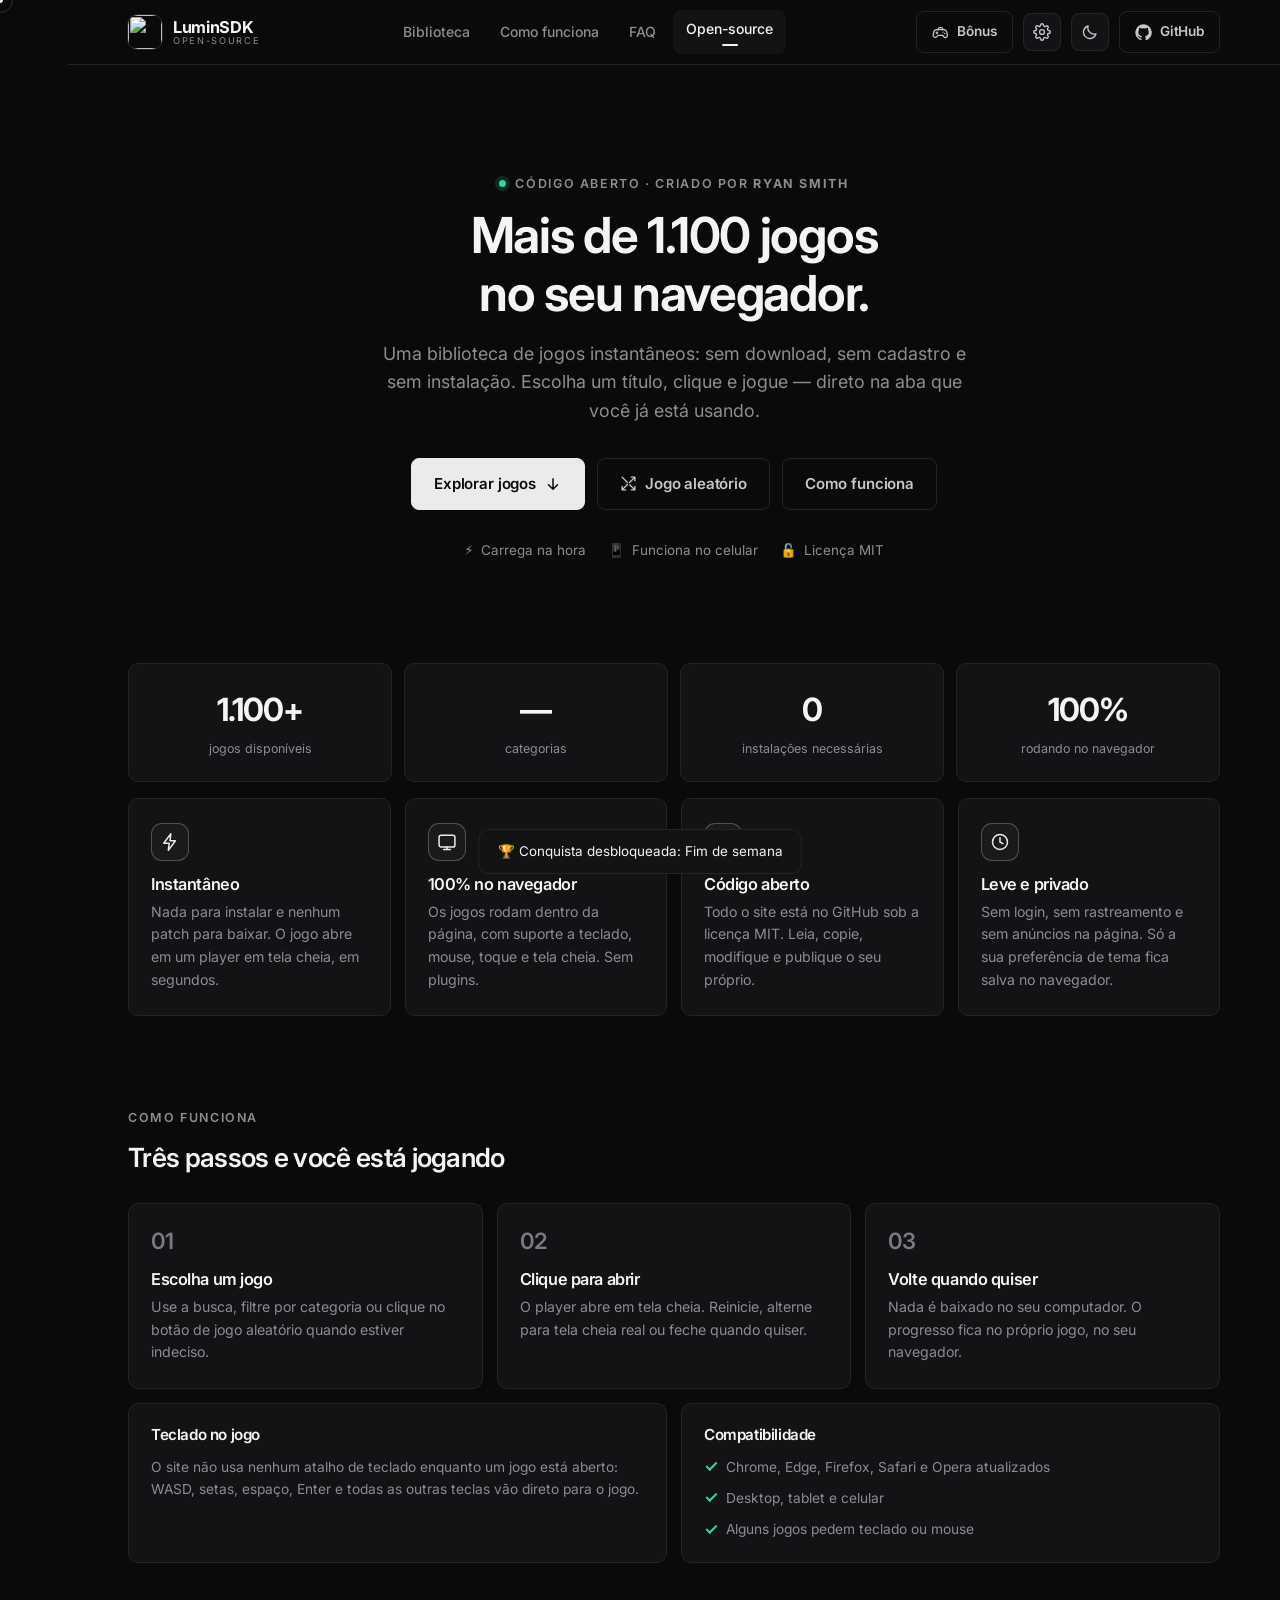
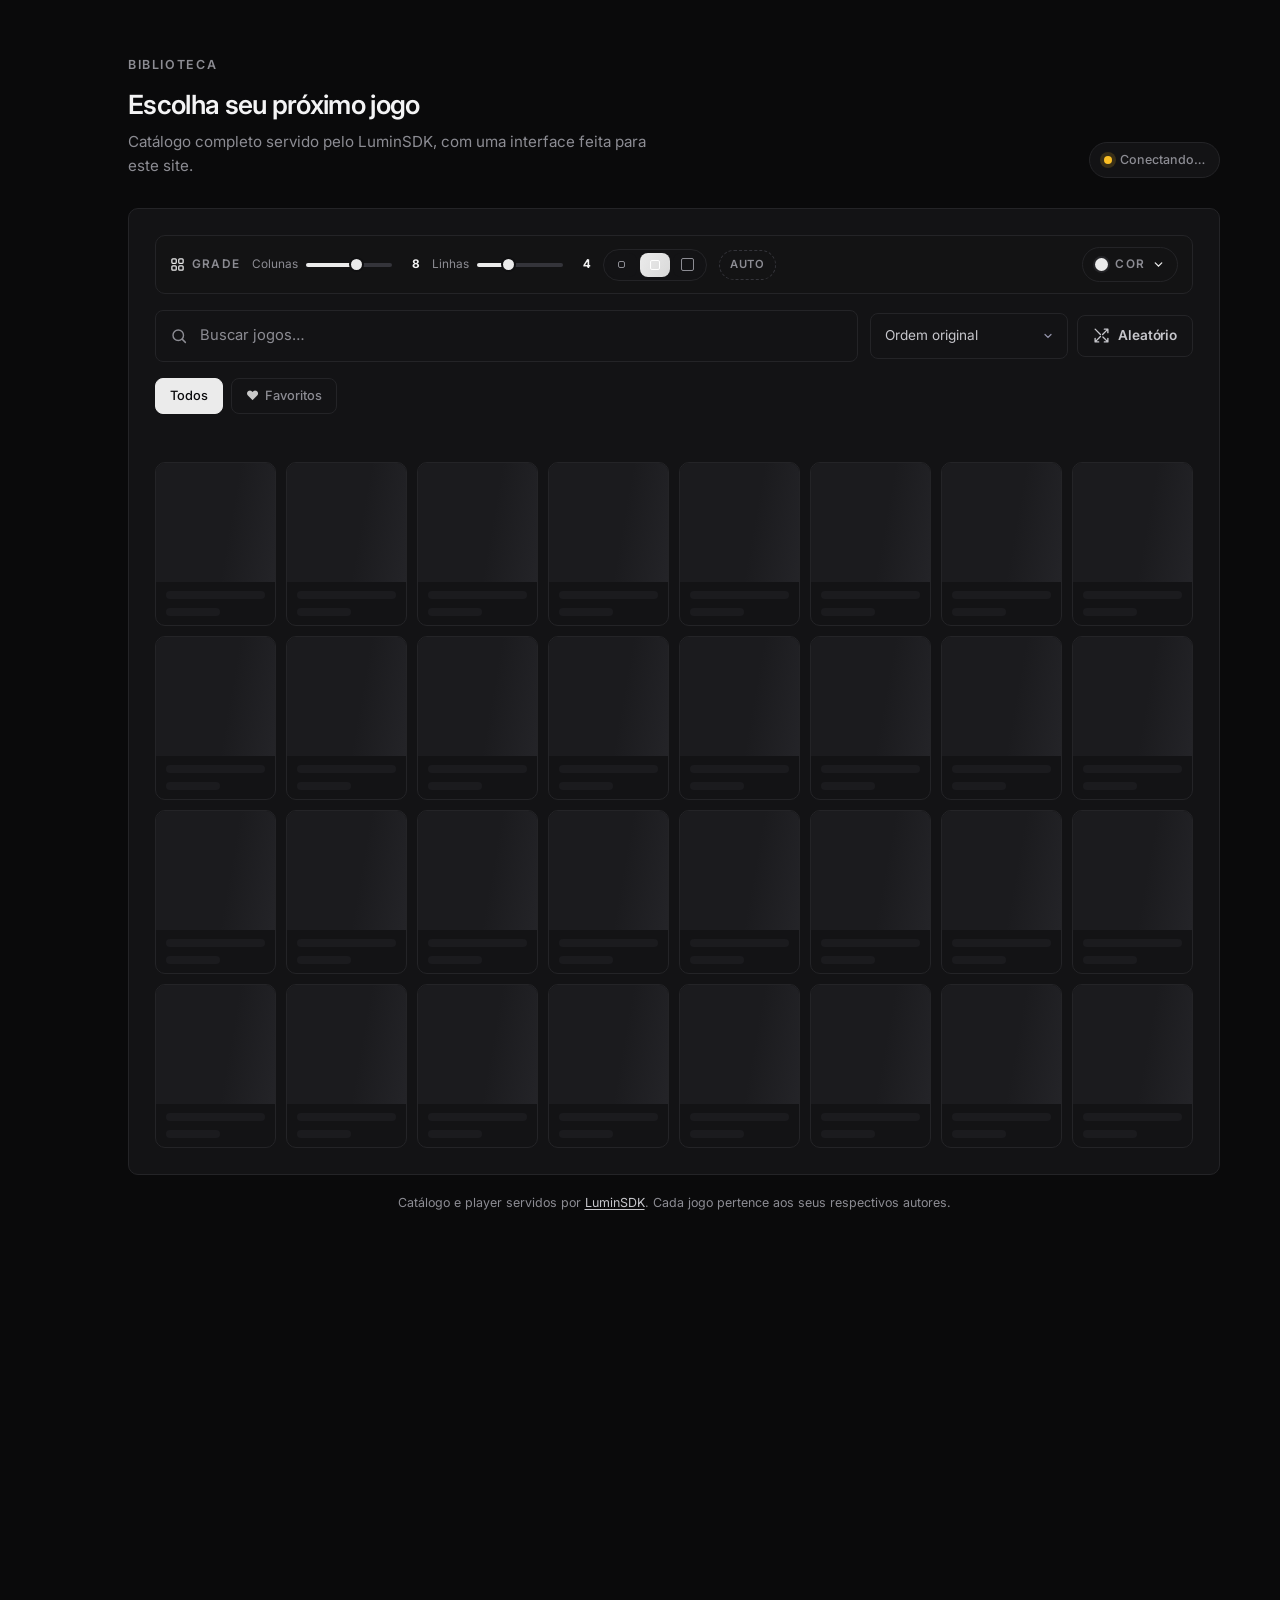
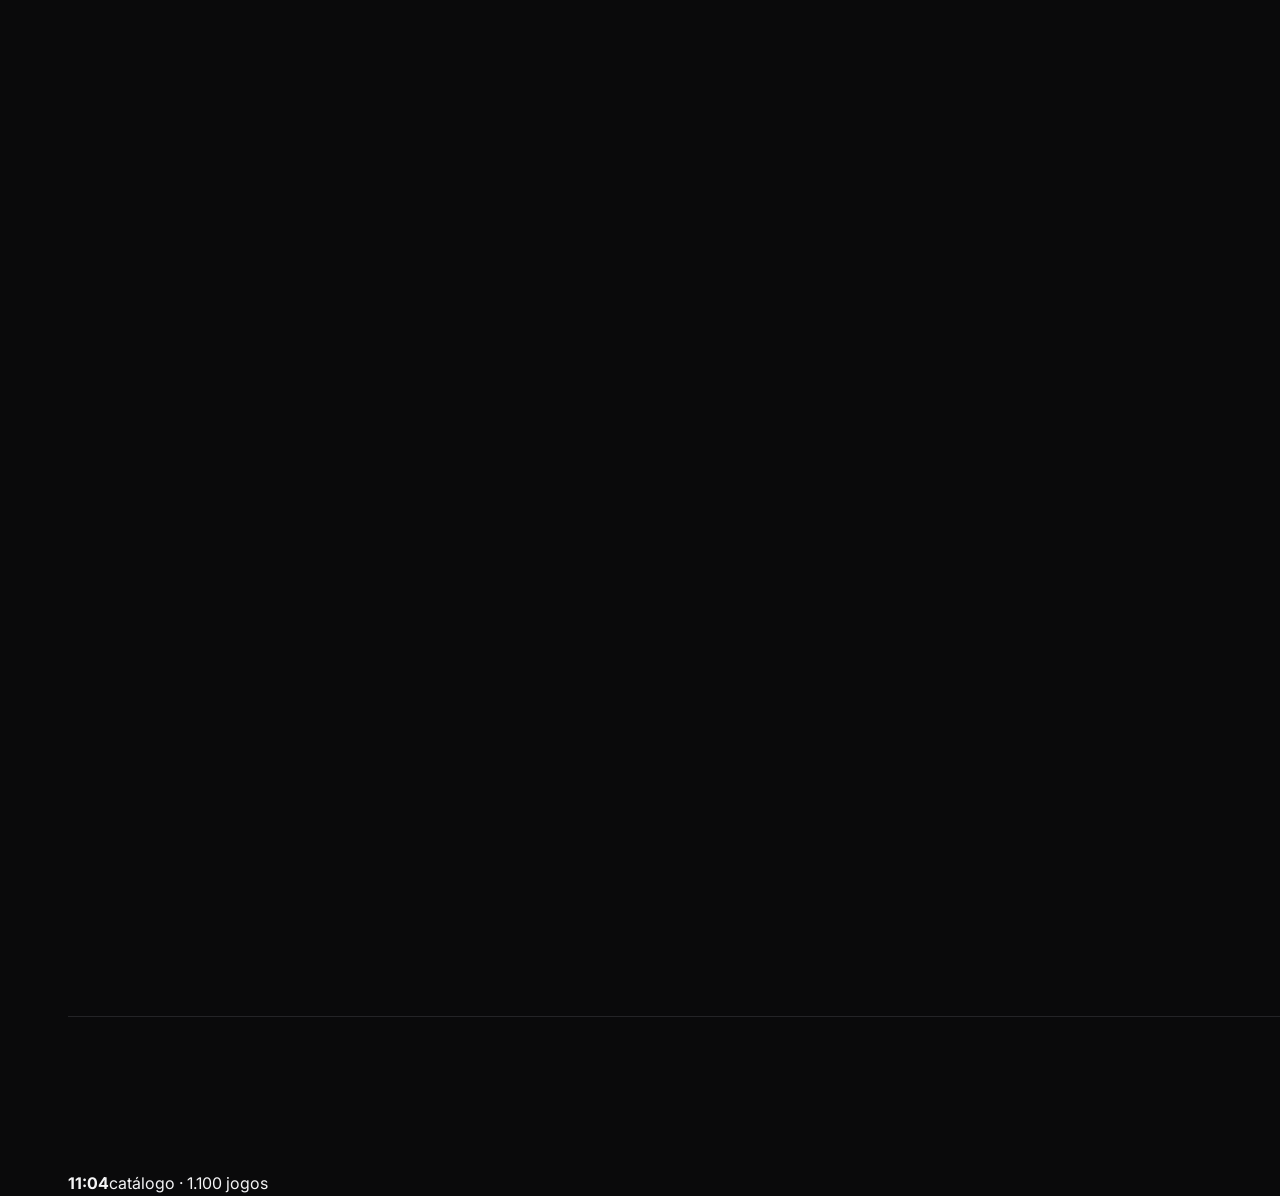
==== commit 60c9a3d5: "perfil: botões para mudar nome e foto; tema: mostrar onde está o papel de parede - Perfil: botões "M" ====
--- a/single/index.html
+++ b/single/index.html
@@ -112,7 +112,7 @@
   }
   </script>
 
-  <!-- assets/css/styles.css?v=53 -->
+  <!-- assets/css/styles.css?v=55 -->
   <style>
 /* =========================================================
    LuminSDK — folha de estilo
@@ -3248,6 +3248,39 @@
 }
 .ast-card__note { font-size: .72rem; color: var(--muted); }
 
+/* onde está a imagem de fundo do tema */
+.ast-card__bg {
+  display: flex;
+  gap: 12px;
+  align-items: center;
+  padding: 10px;
+  border: 1px solid rgba(255, 158, 203, .26);
+  border-radius: 12px;
+  background: rgba(255, 158, 203, .07);
+}
+.ast-card__thumb {
+  flex: none;
+  width: 96px;
+  height: 54px;
+  padding: 0;
+  border: 1px solid rgba(255, 158, 203, .5);
+  border-radius: 8px;
+  overflow: hidden;
+  background: #140e1b;
+  cursor: zoom-in;
+  transition: transform .18s var(--ease), box-shadow .18s var(--ease);
+}
+.ast-card__thumb img { width: 100%; height: 100%; object-fit: cover; display: block; }
+.ast-card__thumb:hover { transform: scale(1.03); box-shadow: 0 0 0 2px rgba(255, 95, 168, .35); }
+.ast-card__bg-text { display: grid; gap: 2px; min-width: 0; font-size: .74rem; color: var(--text-soft); }
+.ast-card__bg-text code {
+  font-family: ui-monospace, "SF Mono", Menlo, Consolas, monospace;
+  font-size: .66rem;
+  color: var(--muted);
+  overflow-wrap: anywhere;
+}
+.ast-card__bg-text small { color: var(--muted); font-size: .68rem; line-height: 1.35; }
+
 /* visualizador: o "antes de ligar" */
 .ast-sheet__art {
   width: 100%;
@@ -3257,6 +3290,17 @@
   border: 1px solid rgba(255, 158, 203, .35);
   background: #140e1b;
 }
+/* papel de parede: mostra a arte INTEIRA (sem recorte), do jeito que está no arquivo */
+.ast-sheet__art--full {
+  aspect-ratio: auto;
+  width: auto;
+  max-width: 100%;
+  max-height: min(58vh, 520px);
+  margin: 0 auto;
+  display: block;
+  object-fit: contain;
+}
+
 .ast-sheet__swatches { display: flex; flex-wrap: wrap; gap: 8px; margin: 14px 0 4px; }
 .ast-sheet__swatch {
   display: grid;
@@ -4175,7 +4219,7 @@
   </style>
 
   <!-- folhas das abas: carregadas/ligadas pelo app.js conforme a rota -->
-  <!-- assets/css/app.css?v=53 -->
+  <!-- assets/css/app.css?v=55 -->
   <style>
 /* =========================================================
    LuminSDK — casca do aplicativo (uma URL, quatro abas)
@@ -4326,7 +4370,673 @@
 }
   </style>
   <!-- personalização Astolfo (opcional): só age com html[data-skin="astolfo"] -->
-  <link rel="stylesheet" href="assets/css/astolfo.css?v=53" id="astolfo-css">
+  <!-- assets/css/astolfo.css?v=55 -->
+  <style>
+:root { --lum-img-0: url("[data-uri]"); }
+/* =========================================================
+   LuminSDK — tema Astolfo (femboy knight, SFW)
+   PERSONALIZAÇÃO COMPLETA E OPCIONAL: nada aqui aparece até o
+   atributo html[data-skin="astolfo"] existir (o botão das
+   configurações ou Ctrl + AltGr + Y). Ao desligar, tudo volta
+   ao minimalista — este arquivo não muda o padrão do site.
+
+   Paleta: rosa (cabelo, fita, meia arrastão), preto (jaqueta e
+   meia-calça) e um branco quente para respirar. Zero NSFW: só
+   cores, tipografia, roupas/estampas abstratas (listras, laço,
+   xadrez, poá) e desenhos de linha feitos aqui mesmo com SVG.
+   Autor: Ryan Smith · Licença MIT
+   ========================================================= */
+
+/* ---------- tokens do tema ---------- */
+html[data-skin="astolfo"] {
+  --ast-pink: #ff9ecb;
+  --ast-pink-hot: #ff5fa8;
+  --ast-pink-deep: #d63c86;
+  --ast-pink-soft: #ffd7ea;
+  --ast-lilac: #d7c1ff;
+  --ast-ink: #0d0a11;
+  --ast-ink-2: #17111f;
+  --ast-plum: #221528;
+  --ast-cream: #fff6fb;
+  --ast-skin: #ffe3d2;
+
+  /* destaque padrão do site vira rosa (o seletor de cores continua
+     funcionando por cima quando o tema está desligado) */
+  --accent: #ff8fc4;
+  --accent-rgb: 255, 143, 196;
+  --accent-soft: #f472b6;
+  --accent-soft-rgb: 244, 114, 182;
+  --accent-alt: #ffd7ea;
+  --accent-alt-rgb: 255, 215, 234;
+  --accent-pop: #e0459a;
+  --accent-pop-rgb: 224, 69, 154;
+  --accent-strong: #ffe7f3;
+  --accent-contrast: #1a0f16;
+  --violet: #ff9ecb;
+  --indigo: #f472b6;
+  --cyan: #ffd7ea;
+  --pink: #ff5fa8;
+  --glow: rgba(255, 158, 203, .22);
+
+  /* cantos mais redondos e uma fonte display própria */
+  --radius-sm: 10px;
+  --radius-md: 14px;
+  --radius-lg: 18px;
+  --ast-hair: 1px solid rgba(255, 158, 203, .34);
+  --ast-shadow: 0 18px 44px -22px rgba(255, 95, 168, .55);
+  color-scheme: dark;
+}
+
+/* ---------- superfícies: preto de jaqueta + rosa ---------- */
+html[data-skin="astolfo"][data-theme="dark"],
+html[data-skin="astolfo"]:not([data-theme="light"]) {
+  --bg: #0b0810;
+  --bg-soft: #140e1b;
+  --surface: #17101f;
+  --surface-strong: #211530;
+  --surface-solid: #17101f;
+  --border: #34213f;
+  --border-strong: #55335f;
+  --text: #fff6fb;
+  --text-soft: #e6cfdd;
+  --muted: #b295a6;
+  --glow: rgba(255, 158, 203, .2);
+  --grid-line: rgba(255, 158, 203, .07);
+  --scrim: rgba(10, 6, 14, .84);
+  --skeleton: #1d1426;
+  --skeleton-hi: #2a1b36;
+}
+
+html[data-skin="astolfo"][data-theme="light"] {
+  --bg: #fff5fa;
+  --bg-soft: #fffafd;
+  --surface: #ffffff;
+  --surface-strong: #ffe9f3;
+  --surface-solid: #ffffff;
+  --border: #f6d3e4;
+  --border-strong: #efb2cd;
+  --text: #1c1018;
+  --text-soft: #4a3140;
+  --muted: #86677a;
+  --accent: #d6338a;
+  --accent-rgb: 214, 51, 138;
+  --accent-soft: #b02a72;
+  --accent-soft-rgb: 176, 42, 114;
+  --accent-alt: #f06aa9;
+  --accent-alt-rgb: 240, 106, 169;
+  --accent-pop: #8f1f5c;
+  --accent-pop-rgb: 143, 31, 92;
+  --accent-strong: #6d1445;
+  --accent-contrast: #ffffff;
+  --glow: rgba(214, 51, 138, .18);
+  color-scheme: light;
+}
+
+/* =========================================================
+   1. Estampas do personagem (só padrões e formas — SFW)
+   ========================================================= */
+
+/* meia arrastão (listras diagonais finas) */
+html[data-skin="astolfo"] .ast-fishnet,
+html[data-skin="astolfo"] .ast-sock {
+  background-image:
+    repeating-linear-gradient(45deg, rgba(13, 10, 17, .85) 0 1px, transparent 1px 7px),
+    repeating-linear-gradient(-45deg, rgba(13, 10, 17, .85) 0 1px, transparent 1px 7px);
+  background-color: var(--ast-pink-soft);
+}
+
+/* xadrez da saia/colete */
+html[data-skin="astolfo"] .ast-plaid,
+html[data-skin="astolfo"] .ast-skirt {
+  background-image:
+    repeating-linear-gradient(0deg, rgba(13, 10, 17, .32) 0 2px, transparent 2px 26px),
+    repeating-linear-gradient(90deg, rgba(13, 10, 17, .28) 0 2px, transparent 2px 26px),
+    linear-gradient(135deg, #ff9ecb, #f472b6 55%, #d63c86);
+  background-blend-mode: multiply, multiply, normal;
+}
+
+/* poá da fita */
+html[data-skin="astolfo"] .ast-polka {
+  background-image: radial-gradient(circle, rgba(255, 255, 255, .75) 0 2px, transparent 2.4px);
+  background-size: 14px 14px;
+}
+
+/* =========================================================
+   2. Cabeçalho, marca e barra lateral
+   ========================================================= */
+html[data-skin="astolfo"] .site-header {
+  background: linear-gradient(180deg, rgba(19, 12, 26, .92), rgba(11, 8, 16, .78));
+  border-bottom: 1px solid rgba(255, 143, 196, .22);
+}
+html[data-skin="astolfo"][data-theme="light"] .site-header {
+  background: linear-gradient(180deg, rgba(255, 255, 255, .94), rgba(255, 245, 250, .82));
+}
+
+/* faixa de bandeirinhas no topo do cabeçalho (o detalhe "knight" de festa) */
+html[data-skin="astolfo"] .site-header::before {
+  content: "";
+  position: absolute;
+  inset: 0 0 auto 0;
+  height: 3px;
+  background: repeating-linear-gradient(90deg,
+    var(--ast-pink) 0 22px, var(--ast-ink) 22px 44px, #ffffff 44px 66px);
+  opacity: .85;
+  pointer-events: none;
+}
+
+html[data-skin="astolfo"] .brand__name span { color: var(--ast-pink); }
+html[data-skin="astolfo"] .brand__mark {
+  border-radius: 50%;
+  box-shadow: 0 0 0 2px rgba(255, 158, 203, .55), 0 0 22px rgba(255, 95, 168, .45);
+  background: var(--ast-ink-2);
+}
+html[data-skin="astolfo"] .brand__tag {
+  color: var(--ast-pink);
+  border: 1px solid rgba(255, 158, 203, .4);
+  border-radius: 999px;
+  padding: 1px 7px;
+}
+
+/* fita no lugar da navegação: sublinhado ondulado no link ativo */
+html[data-skin="astolfo"] .site-nav a { position: relative; }
+html[data-skin="astolfo"] .site-nav a::after {
+  content: "";
+  position: absolute;
+  left: 0; right: 0; bottom: -6px;
+  height: 4px;
+  border-radius: 50%;
+  background: linear-gradient(90deg, transparent, var(--ast-pink), transparent);
+  transform: scaleX(0);
+  transition: transform .25s var(--ease, ease);
+}
+html[data-skin="astolfo"] .site-nav a:hover::after,
+html[data-skin="astolfo"] .site-nav a:focus-visible::after { transform: scaleX(1); }
+
+/* barra lateral: painel preto com borda rosa e cantos de fita */
+html[data-skin="astolfo"] .tabrail {
+  background:
+    linear-gradient(180deg, rgba(255, 158, 203, .12), transparent 34%),
+    var(--ast-ink);
+  border-right: 1px solid rgba(255, 143, 196, .3);
+}
+html[data-skin="astolfo"] .tabrail__tab {
+  border-radius: 12px;
+  transition: background .2s var(--ease, ease), transform .2s var(--ease, ease);
+}
+html[data-skin="astolfo"] .tabrail__tab:hover { background: rgba(255, 143, 196, .14); }
+html[data-skin="astolfo"] .tabrail__tab.is-active {
+  background: linear-gradient(160deg, rgba(255, 143, 196, .28), rgba(255, 95, 168, .12));
+  box-shadow: inset 0 0 0 1px rgba(255, 158, 203, .45);
+}
+html[data-skin="astolfo"] .tabrail__tab img { border-radius: 9px; }
+html[data-skin="astolfo"] .tabrail__sep { background: rgba(255, 143, 196, .35); }
+
+/* =========================================================
+   2b. Papel de parede: a arte do Astolfo bem discreta
+   A imagem fica numa camada fixa ATRÁS do conteúdo (z-index negativo,
+   como o .bg-fx do site). A "opacidade" vem de duas camadas de degradê
+   por cima dela — assim o rosto aparece, mas o texto continua legível.
+   ========================================================= */
+html[data-skin="astolfo"] body::before {
+  content: "";
+  position: fixed;
+  inset: 0;
+  z-index: -2;
+  pointer-events: none;
+  /* a camada de estrelas (body::after, z-index 0) apontaria para esta
+     "capa" e ficaria escondida atrás do conteúdo: como aqui não há imagem
+     nas estrelas, o z-index 0 é seguro — está anotado no body::after */
+  opacity: 1;
+  background-image:
+    /* véu de leitura: escuro na esquerda (onde fica o conteúdo) */
+    linear-gradient(100deg, rgba(11, 8, 16, .97) 0%, rgba(11, 8, 16, .82) 38%, rgba(11, 8, 16, .3) 70%, rgba(11, 8, 16, 0) 100%),
+    /* véu de base */
+    linear-gradient(0deg, rgba(11, 8, 16, .95) 0%, rgba(11, 8, 16, .35) 34%, rgba(11, 8, 16, 0) 62%),
+    /* o "opacity" da arte: tudo por baixo fica mais apagado */
+    linear-gradient(rgba(11, 8, 16, .55), rgba(11, 8, 16, .55)),
+    /* a arte do Astolfo (humana, MIT — ver CREDITS.md) */
+    var(--lum-img-0);
+  background-position: 0 0, 0 0, 0 0, 68% 42%;
+  background-size: auto, auto, auto, cover;
+  background-repeat: no-repeat;
+  background-color: #0b0810;
+  animation: ast-breathe 26s ease-in-out infinite alternate;
+}
+
+html[data-skin="astolfo"][data-theme="light"] body::before {
+  background-image:
+    linear-gradient(100deg, rgba(255, 247, 251, .98) 0%, rgba(255, 247, 251, .88) 38%, rgba(255, 247, 251, .35) 72%, rgba(255, 247, 251, 0) 100%),
+    linear-gradient(0deg, rgba(255, 247, 251, .96) 0%, rgba(255, 247, 251, .4) 34%, rgba(255, 247, 251, 0) 62%),
+    linear-gradient(rgba(255, 247, 251, .62), rgba(255, 247, 251, .62)),
+    var(--lum-img-0);
+}
+
+/* estrelinhas (por cima, mas quase invisíveis e sem capturar clique) */
+html[data-skin="astolfo"] body::after {
+  content: "";
+  position: fixed;
+  inset: 0;
+  z-index: 0;
+  pointer-events: none;
+  opacity: .55;
+  background-image:
+    radial-gradient(1.6px 1.6px at 12% 18%, rgba(255, 158, 203, .9), transparent),
+    radial-gradient(1.4px 1.4px at 78% 26%, rgba(255, 215, 234, .8), transparent),
+    radial-gradient(1.8px 1.8px at 42% 72%, rgba(215, 193, 255, .8), transparent),
+    radial-gradient(1.3px 1.3px at 88% 82%, rgba(255, 158, 203, .8), transparent),
+    radial-gradient(1.5px 1.5px at 26% 90%, rgba(255, 255, 255, .7), transparent);
+  background-size: 100% 100%;
+}
+
+/* em telas pequenas o retrato fica no canto e ainda mais apagado */
+@media (max-width: 860px) {
+  html[data-skin="astolfo"] body::before {
+    background-image:
+      linear-gradient(0deg, rgba(11, 8, 16, .97) 0%, rgba(11, 8, 16, .55) 44%, rgba(11, 8, 16, .2) 78%, rgba(11, 8, 16, .1) 100%),
+      linear-gradient(rgba(11, 8, 16, .58), rgba(11, 8, 16, .58)),
+      var(--lum-img-0);
+    background-position: 0 0, 0 0, 70% 22%;
+  }
+  html[data-skin="astolfo"] body::after { opacity: .4; }
+}
+
+@keyframes ast-breathe {
+  from { transform: scale(1) translate3d(0, 0, 0); }
+  to   { transform: scale(1.05) translate3d(-1.2%, -.8%, 0); }
+}
+
+/* =========================================================
+   3. Botões, chips, cartões e detalhes
+   ========================================================= */
+html[data-skin="astolfo"] .btn--primary {
+  background: linear-gradient(120deg, var(--ast-pink), var(--ast-pink-deep) 78%);
+  color: #2a0b1b;
+  box-shadow: var(--ast-shadow);
+  border: 1px solid rgba(255, 255, 255, .35);
+  font-weight: 700;
+}
+html[data-skin="astolfo"] .btn--primary:hover {
+  background: linear-gradient(120deg, #ffb3d6, var(--ast-pink-hot) 80%);
+}
+html[data-skin="astolfo"] .btn--ghost,
+html[data-skin="astolfo"] .btn--soft {
+  border-color: rgba(255, 143, 196, .35);
+  color: var(--ast-pink-soft);
+}
+html[data-skin="astolfo"][data-theme="light"] .btn--ghost,
+html[data-skin="astolfo"][data-theme="light"] .btn--soft { color: var(--ast-pink-deep); }
+
+html[data-skin="astolfo"] .chip.is-active,
+html[data-skin="astolfo"] .chip[aria-pressed="true"] {
+  background: var(--ast-pink);
+  border-color: var(--ast-pink);
+  color: #2a0b1b;
+}
+
+html[data-skin="astolfo"] .card,
+html[data-skin="astolfo"] .info-card,
+html[data-skin="astolfo"] .game-card,
+html[data-skin="astolfo"] .settings-section {
+  border-color: rgba(255, 143, 196, .22);
+}
+html[data-skin="astolfo"] .card:hover,
+html[data-skin="astolfo"] .game-card:hover {
+  border-color: rgba(255, 158, 203, .55);
+  box-shadow: var(--ast-shadow);
+}
+
+/* títulos com um toque de fita */
+html[data-skin="astolfo"] .section-title::before,
+html[data-skin="astolfo"] .eyebrow::before {
+  content: "♡ ";
+  color: var(--ast-pink);
+}
+html[data-skin="astolfo"] ::selection { background: var(--ast-pink); color: #2a0b1b; }
+html[data-skin="astolfo"] :focus-visible { outline: 2px solid var(--ast-pink); outline-offset: 2px; }
+
+/* rolagem com trilho rosa */
+html[data-skin="astolfo"] * { scrollbar-color: var(--ast-pink-hot) rgba(255, 255, 255, .06); }
+html[data-skin="astolfo"] ::-webkit-scrollbar { width: 10px; height: 10px; }
+html[data-skin="astolfo"] ::-webkit-scrollbar-track { background: rgba(255, 255, 255, .05); }
+html[data-skin="astolfo"] ::-webkit-scrollbar-thumb {
+  background: linear-gradient(180deg, var(--ast-pink), var(--ast-pink-deep));
+  border-radius: 999px;
+}
+
+/* =========================================================
+   4. Cada aba com a sua roupa do Astolfo
+   ========================================================= */
+
+/* ---- estudos: claro, rosa e caderno ---- */
+html[data-skin="astolfo"] #view-estudo {
+  --ink: #1c1018;
+  --ink-soft: #4a3140;
+  --ink-mute: #86677a;
+  --line: #f7d8e6;
+  --line-strong: #efb9d2;
+  --bg: #fff7fb;
+  --bg-soft: #fff0f7;
+  --card: #ffffff;
+  --accent: #d6338a;
+  --accent-ink: #a32568;
+  --accent-soft: #ffe4f0;
+  background:
+    radial-gradient(820px 400px at 22% -160px, #ffe4f0 0%, rgba(255, 228, 240, 0) 70%),
+    radial-gradient(700px 360px at 96% -80px, #fff0f7 0%, rgba(255, 240, 247, 0) 62%),
+    repeating-linear-gradient(0deg, rgba(214, 51, 138, .05) 0 1px, transparent 1px 28px),
+    #fffafd;
+}
+html[data-skin="astolfo"] #view-estudo .study-hero,
+html[data-skin="astolfo"] #view-estudo .hero {
+  background:
+    radial-gradient(120% 120% at 0% 0%, rgba(255, 158, 203, .35), transparent 60%),
+    linear-gradient(150deg, #fff, #ffeaf4);
+  border: 1px solid #f7cfe2;
+  border-radius: 22px;
+}
+
+/* ---- estudos: os componentes do StudyDesk (classes sd-*) ---- */
+/* foco da busca e do campo de tarefa */
+html[data-skin="astolfo"] #view-estudo .sd-search:focus-within,
+html[data-skin="astolfo"] #view-estudo .sd-add input:focus {
+  border-color: #ef9dc0;
+  box-shadow: 0 0 0 3px rgba(255, 143, 196, .18);
+}
+/* hover de matéria, tarefa, opção de quiz, resultado */
+html[data-skin="astolfo"] #view-estudo .sd-subject:hover,
+html[data-skin="astolfo"] #view-estudo .task:hover,
+html[data-skin="astolfo"] #view-estudo .opt:hover:not(:disabled),
+html[data-skin="astolfo"] #view-estudo .sd-res__item:hover,
+html[data-skin="astolfo"] #view-estudo .sd-res__item[open],
+html[data-skin="astolfo"] #view-estudo .sd-faq details:hover,
+html[data-skin="astolfo"] #view-estudo .sd-faq details[open] {
+  border-color: #efb9d2;
+  background: #ffeef6;
+}
+/* painel "nesta semana" */
+html[data-skin="astolfo"] #view-estudo .sd-panel {
+  background:
+    radial-gradient(320px 180px at 100% 0%, #ffe4f0 0%, rgba(255, 228, 240, 0) 70%),
+    #fff;
+  border-color: #f7d8e6;
+}
+/* barras de progresso */
+html[data-skin="astolfo"] #view-estudo .sd-bar span,
+html[data-skin="astolfo"] #view-estudo .sd-timer .sd-bar span {
+  background: linear-gradient(90deg, #ff8fc4, #d7c1ff);
+}
+html[data-skin="astolfo"] #view-estudo .sd-bar { background: #ffe1ee; }
+/* botão do CTA */
+html[data-skin="astolfo"] #view-estudo .sd-cta .sd-btn:hover { background: #ffe4f0; }
+/* selo/eyebrow e faísca da seção */
+html[data-skin="astolfo"] #view-estudo .sd-chip.is-on,
+html[data-skin="astolfo"] #view-estudo .sd-pill {
+  background: #ff8fc4;
+  border-color: #ff8fc4;
+  color: #2a0b1b;
+}
+html[data-skin="astolfo"] #view-estudo .sd-eyebrow span { background: #ff8fc4; }
+
+/* cronômetro: bloco ameixa com barras rosa (era azul-marinho) */
+html[data-skin="astolfo"] #view-estudo .sd-timer {
+  background:
+    radial-gradient(260px 160px at 100% 0%, rgba(255, 143, 196, .3), transparent 70%),
+    linear-gradient(165deg, #22102a, #140b18);
+  color: #ffe7f3;
+  border: 1px solid rgba(255, 158, 203, .28);
+}
+html[data-skin="astolfo"] #view-estudo .sd-timer .sd-bar { background: rgba(255, 255, 255, .14); }
+html[data-skin="astolfo"] #view-estudo .sd-timer .sd-chip { color: #ffd7ea; }
+html[data-skin="astolfo"] #view-estudo .sd-timer .sd-chip:hover { background: rgba(255, 158, 203, .2); color: #fff; }
+html[data-skin="astolfo"] #view-estudo .sd-timer .sd-chip.is-on {
+  background: #ff8fc4;
+  color: #2a0b1b;
+}
+
+/* o que é informação continua verde/vermelho: acerto e erro do quiz */
+html[data-skin="astolfo"] #view-estudo .opt.is-right { border-color: #7fdcb4; background: #eafaf1; }
+html[data-skin="astolfo"] #view-estudo .opt.is-wrong { border-color: #f0a9b4; background: #fdeef1; }
+
+/* a faixa de novidades do topo (se existir) acompanha o rosa */
+html[data-skin="astolfo"] #view-estudo .sd-top,
+html[data-skin="astolfo"] #view-estudo .sd-nav {
+  border-color: #f7d8e6;
+}
+
+/* ---- sites / catálogo ---- */
+html[data-skin="astolfo"] #view-sites {
+  --bg: #0b0810;
+  --bg-2: #130d1a;
+  --surface: #17101f;
+  --surface-2: #1f1529;
+  --border: rgba(255, 158, 203, .18);
+  --border-strong: rgba(255, 158, 203, .38);
+  --text: #fff6fb;
+  --text-soft: #e7cfdd;
+  --muted: #b295a6;
+  --accent: #ff8fc4;
+  --accent-rgb: 255, 143, 196;
+  --accent-alt: #d7c1ff;
+  --accent-alt-rgb: 215, 193, 255;
+  background:
+    radial-gradient(1100px 520px at 12% -220px, rgba(255, 95, 168, .2), transparent 62%),
+    radial-gradient(900px 460px at 100% 0%, rgba(215, 193, 255, .14), transparent 60%),
+    #0b0810;
+}
+
+/* ---- gn-math: a paleta "rosa" do próprio seletor ---- */
+html[data-skin="astolfo"] #view-gn {
+  --gn-accent: #ff8fc4;
+  --gn-accent-rgb: 255, 143, 196;
+  --gn-accent-2: #d7c1ff;
+  --gn-accent-2-rgb: 215, 193, 255;
+  --gn-bg: #0b0810;
+  --gn-panel: #17101f;
+  --gn-surface: #1d1426;
+  --gn-line: #38243f;
+  --gn-line-strong: #5a3763;
+  --gn-text: #fff6fb;
+  --gn-muted: #b295a6;
+}
+
+/* ---- provedores (duckmath / astra) ---- */
+html[data-skin="astolfo"] #view-provider {
+  --accent: #ff8fc4;
+  --accent-rgb: 255, 143, 196;
+  background:
+    radial-gradient(900px 460px at 100% -10%, rgba(255, 95, 168, .18), transparent 62%),
+    #0b0810;
+}
+
+/* ---- navegador interno (borda de listra, tipo meia) ---- */
+html[data-skin="astolfo"] #view-browser {
+  --accent: #ff8fc4;
+  --accent-rgb: 255, 143, 196;
+}
+html[data-skin="astolfo"] #view-browser .browser-bar,
+html[data-skin="astolfo"] #view-browser .browser__bar {
+  border-bottom: 3px solid transparent;
+  border-image: repeating-linear-gradient(90deg, var(--ast-pink) 0 10px, var(--ast-ink) 10px 20px) 1;
+}
+
+/* ---- OS / hub: papel de parede rosa-noite ---- */
+html[data-skin="astolfo"] #view-os .os,
+html[data-skin="astolfo"] .os {
+  --os-accent: #ff8fc4;
+  --os-accent-2: #d7c1ff;
+  --accent-rgb: 255, 143, 196;
+  background:
+    radial-gradient(120% 90% at 50% -20%, rgba(255, 95, 168, .22), transparent 60%),
+    radial-gradient(90% 80% at 90% 120%, rgba(215, 193, 255, .16), transparent 62%),
+    #0b0810;
+}
+html[data-skin="astolfo"] .hub__stage {
+  --os-accent: #ff8fc4;
+  --os-accent-2: #d7c1ff;
+  --accent-rgb: 255, 143, 196;
+  border-color: rgba(255, 158, 203, .3);
+}
+
+/* ---- chat / social ---- */
+html[data-skin="astolfo"] #view-social {
+  --accent: #ff8fc4;
+  --accent-rgb: 255, 143, 196;
+}
+
+/* =========================================================
+   5. Personalização (o painel também é do Astolfo)
+   ========================================================= */
+html[data-skin="astolfo"] .sheet__shell {
+  border: 1px solid rgba(255, 158, 203, .3);
+  background:
+    radial-gradient(120% 100% at 100% 0%, rgba(255, 95, 168, .14), transparent 60%),
+    var(--ast-ink-2);
+}
+html[data-skin="astolfo"][data-theme="light"] .sheet__shell {
+  background:
+    radial-gradient(120% 100% at 100% 0%, rgba(255, 95, 168, .12), transparent 60%),
+    #fffafd;
+}
+html[data-skin="astolfo"] .settings-section h3::before {
+  content: "♡ ";
+  color: var(--ast-pink);
+}
+html[data-skin="astolfo"] .segmented {
+  border-color: rgba(255, 158, 203, .35);
+}
+html[data-skin="astolfo"] .segmented__btn.is-active {
+  background: linear-gradient(120deg, var(--ast-pink), var(--ast-pink-deep));
+  color: #2a0b1b;
+}
+
+/* =========================================================
+   5b. Animação de troca de aba no clima do Astolfo
+   O anim.js já manda as cores do tema (--la-1 rosa, --la-2 lilás); aqui
+   entram o brilho, o laço girando e o texto com a fonte do tema.
+   ========================================================= */
+html[data-skin="astolfo"] #lum-anim {
+  background:
+    radial-gradient(60% 60% at 50% 50%, rgba(255, 95, 168, .32), transparent 68%),
+    radial-gradient(70% 70% at 82% 18%, rgba(215, 193, 255, .26), transparent 66%),
+    radial-gradient(circle at 50% 50%, rgba(26, 12, 24, .78) 0%, rgba(11, 7, 14, .95) 68%);
+}
+html[data-skin="astolfo"] #lum-anim .la-ring {
+  border-width: 2px;
+  border-color: color-mix(in srgb, var(--la-1, #ff8fc4) 85%, transparent);
+  box-shadow: 0 0 28px color-mix(in srgb, var(--la-2, #d7c1ff) 55%, transparent) inset,
+    0 0 34px color-mix(in srgb, var(--la-1, #ff8fc4) 45%, transparent);
+}
+html[data-skin="astolfo"] #lum-anim .la-warp {
+  filter: blur(9px) saturate(1.2);
+}
+html[data-skin="astolfo"] #lum-anim .la-grid {
+  opacity: .7;
+  background-image:
+    linear-gradient(to right, color-mix(in srgb, var(--la-1, #ff8fc4) 55%, transparent) 1px, transparent 1px),
+    linear-gradient(to bottom, color-mix(in srgb, var(--la-2, #d7c1ff) 45%, transparent) 1px, transparent 1px);
+}
+html[data-skin="astolfo"] #lum-anim .la-time {
+  font-family: "Space Grotesk", "Inter", system-ui, sans-serif;
+  color: #fff6fb;
+  text-shadow: 0 0 22px rgba(255, 143, 196, .95), 0 0 48px rgba(215, 193, 255, .7);
+}
+html[data-skin="astolfo"] #lum-anim .la-label {
+  color: #ffd7ea;
+  letter-spacing: .34em;
+}
+/* um laço girando no lugar do flash seco */
+html[data-skin="astolfo"] #lum-anim .la-flash {
+  background:
+    radial-gradient(circle at 50% 50%, rgba(255, 246, 251, .9) 0%, rgba(255, 143, 196, .35) 34%, transparent 62%);
+}
+html[data-skin="astolfo"] #lum-anim::after {
+  content: "♡";
+  position: absolute;
+  inset: 0;
+  display: grid;
+  place-items: center;
+  font-size: min(40vmin, 260px);
+  line-height: 1;
+  color: rgba(255, 158, 203, .16);
+  pointer-events: none;
+  animation: ast-heart 2.4s ease-out both;
+}
+@keyframes ast-heart {
+  0% { opacity: 0; transform: scale(.6) rotate(-12deg); }
+  30% { opacity: 1; transform: scale(1.06) rotate(4deg); }
+  100% { opacity: 0; transform: scale(1.22) rotate(0); }
+}
+
+/* =========================================================
+   6. Detalhes animados (respeitando "menos movimento")
+   ========================================================= */
+@keyframes ast-swish {
+  0% { transform: rotate(-6deg) scale(.96); }
+  50% { transform: rotate(4deg) scale(1.04); }
+  100% { transform: rotate(0) scale(1); }
+}
+html[data-skin="astolfo"] .brand__mark { animation: ast-swish 4.5s ease-in-out infinite; }
+
+/* "menos movimento" também desliga a respiração do papel de parede */
+html.no-motion[data-skin="astolfo"] body::before,
+html[data-skin="astolfo"] .no-motion body::before { animation: none; }
+
+/* =========================================================
+   7. No celular: enxuto, sem perder a cara do tema
+   ========================================================= */
+@media (max-width: 860px) {
+  html[data-skin="astolfo"] .tabrail {
+    border: 1px solid rgba(255, 143, 196, .35);
+    border-radius: 999px;
+    background: rgba(13, 10, 17, .94);
+    box-shadow: 0 10px 30px -12px rgba(255, 95, 168, .6);
+  }
+  html[data-skin="astolfo"] body::after { opacity: .4; }
+}
+@media (max-width: 460px) {
+  html[data-skin="astolfo"] .tabrail__tab.is-active { box-shadow: inset 0 0 0 1px rgba(255, 158, 203, .5); }
+}
+
+/* =========================================================
+   8. Modo "presente": a transição de ligar/desligar o tema
+   (classe temporária posta pelo astolfo.js)
+   ========================================================= */
+.ast-fx {
+  position: fixed;
+  inset: 0;
+  z-index: 9400;
+  pointer-events: none;
+  display: grid;
+  place-items: center;
+  background: radial-gradient(circle at 50% 50%, rgba(255, 95, 168, .28), transparent 65%);
+  animation: ast-fx-out 900ms ease-out both;
+}
+.ast-fx__ribbon {
+  width: min(58vmin, 320px);
+  aspect-ratio: 1;
+  border-radius: 50%;
+  border: 3px dashed rgba(255, 158, 203, .9);
+  box-shadow: 0 0 40px rgba(255, 95, 168, .65), inset 0 0 40px rgba(215, 193, 255, .35);
+  animation: ast-swish 900ms ease-out both;
+}
+.ast-fx__label {
+  position: absolute;
+  bottom: 18%;
+  font: 700 13px/1.3 system-ui, sans-serif;
+  letter-spacing: .16em;
+  text-transform: uppercase;
+  color: #ffe7f3;
+  text-shadow: 0 0 18px rgba(255, 95, 168, .9);
+}
+@keyframes ast-fx-out {
+  0% { opacity: 0; }
+  18% { opacity: 1; }
+  100% { opacity: 0; }
+}
+@media (prefers-reduced-motion: reduce) {
+  .ast-fx__ribbon { animation: none; }
+}
+  </style>
 </head>
 <body>
 
@@ -5095,10 +5805,50 @@
               <button class="btn btn--soft btn--sm" type="button" data-astolfo="preview">Ver como fica</button>
             </div>
 
+            <div class="ast-card__bg">
+              <button class="ast-card__thumb" type="button" data-astolfo="wallpaper" title="Abrir a imagem de fundo em tamanho grande" aria-label="Ver a imagem de fundo do tema">
+                <img src="https://suckinguptoessry.github.io/LuminSDK/assets/img/astolfo/astolfo-wall-1920.jpg" alt="Papel de parede do tema: retrato do Astolfo sobre fundo ameixa" width="96" height="54" loading="lazy" decoding="async">
+              </button>
+              <span class="ast-card__bg-text">
+                <b>Imagem de fundo</b>
+                <code>assets/img/astolfo/astolfo-wall-1920.jpg</code>
+                <small>Entra atrás do site inteiro com véu de opacidade — toque na miniatura para ver inteira.</small>
+              </span>
+            </div>
+
             <p class="ast-card__keys">Atalho: <kbd>Ctrl</kbd> + <kbd>AltGr</kbd> + <kbd>Y</kbd> (no Mac, <kbd>Ctrl</kbd> + <kbd>⌥</kbd> + <kbd>Y</kbd>) — a mesma combinação desliga.</p>
             <p class="ast-card__note">SFW: só cores, letras, laço, estrela e listras. Nada de conteúdo adulto.</p>
           </div>
         </section>
+      </div>
+    </div>
+  </dialog>
+
+  <!-- ================= ASTOLFO: imagem de fundo ================= -->
+  <dialog class="sheet sheet--wide" id="astolfo-wallpaper" aria-labelledby="astolfo-wallpaper-title">
+    <div class="sheet__shell">
+      <header class="sheet__head">
+        <div>
+          <h2 class="sheet__title" id="astolfo-wallpaper-title">Imagem de fundo do tema</h2>
+          <p class="sheet__sub">É esta arte que aparece atrás do site inteiro quando o Astolfo está ligado.</p>
+        </div>
+        <button class="icon-btn" type="button" data-astolfo="close-wall" aria-label="Fechar imagem de fundo">
+          <svg viewBox="0 0 24 24" width="18" height="18" aria-hidden="true" fill="none" stroke="currentColor" stroke-width="2" stroke-linecap="round"><path d="M6 6l12 12M18 6 6 18"></path></svg>
+        </button>
+      </header>
+
+      <div class="sheet__body">
+        <img class="ast-sheet__art ast-sheet__art--full" src="https://suckinguptoessry.github.io/LuminSDK/assets/img/astolfo/astolfo-wall-1920.jpg" alt="Papel de parede do tema: retrato do Astolfo sobre fundo ameixa com brilhos rosa" width="1920" height="1080" decoding="async">
+        <p class="ast-card__keys">
+          Arquivo: <code>assets/img/astolfo/astolfo-wall-1920.jpg</code> ·
+          celular: <code>astolfo-wall-1280.jpg</code> ·
+          regra no CSS: <code>html[data-skin="astolfo"] body::before</code> (<code>assets/css/astolfo.css</code>)
+        </p>
+        <p class="ast-card__note">Arte de Kouromo/astolfo-vscode-theme (MIT), composta aqui — ver <code>assets/img/astolfo/CREDITS.md</code>. No site ela entra com véu de degradê, por isso parece mais apagada.</p>
+        <div class="settings-row settings-row--wrap" style="margin-top:14px">
+          <a class="btn btn--soft btn--sm" href="https://suckinguptoessry.github.io/LuminSDK/assets/img/astolfo/astolfo-wall-1920.jpg" target="_blank" rel="noopener">Abrir o arquivo</a>
+          <button class="btn btn--soft btn--sm" type="button" data-astolfo="close-wall">Fechar</button>
+        </div>
       </div>
     </div>
   </dialog>
@@ -5155,6 +5905,7 @@
 
         <div class="settings-row settings-row--wrap" style="margin-top:16px">
           <button class="btn btn--primary btn--sm" type="button" data-astolfo="toggle">Ligar / desligar agora</button>
+          <button class="btn btn--soft btn--sm" type="button" data-astolfo="wallpaper">Ver imagem de fundo</button>
           <button class="btn btn--soft btn--sm" type="button" data-astolfo="close">Fechar</button>
         </div>
       </div>
@@ -5502,7 +6253,7 @@
 
 <div class="toast" id="toast" role="status" aria-live="polite" hidden></div>
 
-  <script src="assets/js/astolfo.js?v=53" defer></script>
+  <script src="assets/js/astolfo.js?v=55" defer></script>
   <!-- CSS e JS do site embutidos por tools/single-file.py -->
   <script>
   window.__LUMIN_SINGLE__ = true;
@@ -10239,6 +10990,14 @@
       browser:  { c1: '#22d3ee', c2: '#818cf8', label: 'navegador',      stamp: '16:20',    hint: 'endereço' },
       provider: { c1: '#fbbf24', c2: '#f472b6', label: 'catálogo',       stamp: '13:10',    hint: 'duckmath · astra' },
       boot:     { c1: '#a78bfa', c2: '#f9a8d4', label: 'entrada',        stamp: '23:59',    hint: 'escolha' }
+    },
+
+    /* Tema Astolfo ligado (html[data-skin="astolfo"]): rosa e lilás em
+       todas as abas, com o carimbo do relógio continuando por aba. O
+       astolfo.css completa o visual (brilho, laço e textura). */
+    ASTOLFO: {
+      c1: '#ff8fc4',
+      c2: '#d7c1ff'
     }
   };
 
@@ -10261,8 +11020,19 @@
   let tick = 0;
   let lastRoute = '';
 
+  function themed() {
+    return document.documentElement.getAttribute('data-skin') === 'astolfo';
+  }
+
   function theme(route) {
-    return CONFIG.THEMES[route] || FALLBACK;
+    const base = CONFIG.THEMES[route] || FALLBACK;
+    if (!themed()) return base;
+    return Object.assign({}, base, {
+      c1: CONFIG.ASTOLFO.c1,
+      c2: CONFIG.ASTOLFO.c2,
+      label: base.label,
+      hint: base.hint + ' · ♡'
+    });
   }
 
   function make(tag, className, parent) {
@@ -10400,6 +11170,12 @@
     config: CONFIG,
     play: play,
     hide: drop,
+    /* o tema Astolfo chama isto ao ligar/desligar para a próxima animação
+       já sair nas cores certas (as camadas em voo são recolhidas) */
+    refresh: function () {
+      drop();
+      return themed();
+    },
     state: function () {
       return { running: !!layer, duration: CONFIG.DURATION, reduced: REDUCED,
         last: lastRoute, themes: Object.keys(CONFIG.THEMES) };
@@ -10471,7 +11247,7 @@
     const link = document.createElement('link');
     link.id = 'astolfo-css';
     link.rel = 'stylesheet';
-    link.href = 'assets/css/astolfo.css?v=53';
+    link.href = 'assets/css/astolfo.css?v=55';
     link.addEventListener('error', function () { link.remove(); });
     document.head.appendChild(link);
   }
@@ -10570,6 +11346,26 @@
     if (typeof dialog.close === 'function' && dialog.open) dialog.close();
     else dialog.removeAttribute('open');
     if (previousFocus && previousFocus.focus) { try { previousFocus.focus(); } catch (error) { /* nada */ } }
+  }
+
+  /* mostra o papel de parede inteiro, do jeito que ele é no arquivo */
+  function openWallpaper() {
+    const dialog = document.getElementById('astolfo-wallpaper');
+    if (dialog) {
+      try {
+        if (typeof dialog.showModal === 'function') { if (!dialog.open) dialog.showModal(); }
+        else dialog.setAttribute('open', '');
+        return;
+      } catch (error) { /* cai no window.open */ }
+    }
+    try { window.open('assets/img/astolfo/astolfo-wall-1920.jpg', '_blank', 'noopener'); } catch (error) { /* nada */ }
+  }
+
+  function closeWallpaper() {
+    const dialog = document.getElementById('astolfo-wallpaper');
+    if (!dialog) return;
+    if (typeof dialog.close === 'function' && dialog.open) dialog.close();
+    else dialog.removeAttribute('open');
   }
 
   function toast(text) {
@@ -10626,6 +11422,11 @@
       } catch (error) { /* folha sem suporte a disabled: já está aplicada */ }
     });
 
+    /* a camada da animação de troca de aba passa a usar as cores do tema */
+    try {
+      if (window.LuminAnim && typeof window.LuminAnim.refresh === 'function') window.LuminAnim.refresh();
+    } catch (error) { /* animação indisponível: segue */ }
+
     /* quem quiser reagir (o app.js reaplica a rota atual) */
     try {
       window.dispatchEvent(new CustomEvent('lumin:astolfo', { detail: { on: enabled } }));
@@ -10668,6 +11469,8 @@
       else if (what === 'preview') openPreview();
       else if (what === 'art') nextArt();
       else if (what === 'close') closePreview();
+      else if (what === 'wallpaper') openWallpaper();
+      else if (what === 'close-wall') closeWallpaper();
       else if (what === 'css') {
         /* abre a folha do tema numa aba nova: útil para copiar as cores */
         window.open('assets/css/astolfo.css', '_blank', 'noopener');
@@ -10686,6 +11489,20 @@
       try { localStorage.setItem(ART_KEY, String(index)); } catch (error) { /* sem storage */ }
     });
 
+    const wall = document.getElementById('astolfo-wallpaper');
+    if (wall) {
+      wall.addEventListener('click', function (event) {
+        if (event.target !== wall) return;
+        if (typeof wall.close === 'function' && wall.open) wall.close();
+        else wall.removeAttribute('open');
+      });
+      document.addEventListener('keydown', function (event) {
+        if (event.key !== 'Escape' || !wall.open) return;
+        if (typeof wall.close === 'function') wall.close();
+        else wall.removeAttribute('open');
+      });
+    }
+
     const preview = document.getElementById('astolfo-preview');
     if (preview) {
       preview.addEventListener('click', function (event) {
@@ -10749,6 +11566,8 @@
     state: function () { return { on: enabled, saved: stored(), css: !!document.getElementById('astolfo-css') }; },
     preview: openPreview,
     close: closePreview,
+    wallpaper: openWallpaper,
+    closeWallpaper: closeWallpaper,
     art: function (index) {
       if (typeof index === 'number') { artIndex = ((index % ARTS.length) + ARTS.length) % ARTS.length; stageArt(artIndex); return ARTS[artIndex]; }
       return { index: artIndex, name: ARTS[artIndex].name, total: ARTS.length };
@@ -12484,20 +13303,20 @@
          desligado quando a rota muda */
       css: [],
       scripts: [
-        'assets/js/anim.js?v=53',
+        'assets/js/anim.js?v=55',
         { src: 'https://cdn.jsdelivr.net/gh/luminsdk/script@latest/lumin.min.js', attrs: { 'data-lumin-sdk': '' } },
-        'assets/js/library.js?v=53',
-        'assets/js/settings.js?v=53',
-        'assets/js/site.js?v=53',
-        'assets/js/atmosphere.js?v=53',
-        'assets/js/progress.js?v=53',
-        'assets/js/bonus.js?v=53'
+        'assets/js/library.js?v=55',
+        'assets/js/settings.js?v=55',
+        'assets/js/site.js?v=55',
+        'assets/js/atmosphere.js?v=55',
+        'assets/js/progress.js?v=55',
+        'assets/js/bonus.js?v=55'
       ]
     },
     gn: {
       title: 'GN-Math — mais de 840 jogos | LuminSDK',
-      css: ['assets/css/gnmath.css?v=53'],
-      scripts: ['assets/js/gnmath.js?v=53'],
+      css: ['assets/css/gnmath.css?v=55'],
+      scripts: ['assets/js/gnmath.js?v=55'],
       html: {
         'data-gn-accent': 'grafite',
         'data-gn-bg': 'lisa',
@@ -12509,60 +13328,60 @@
     },
     provider: {
       title: 'Catálogo — aqui dentro | LuminSDK',
-      css: ['assets/css/provider.css?v=53'],
-      scripts: ['assets/js/provider.js?v=53', 'assets/js/atmosphere.js?v=53']
+      css: ['assets/css/provider.css?v=55'],
+      scripts: ['assets/js/provider.js?v=55', 'assets/js/atmosphere.js?v=55']
     },
     sites: {
       title: 'Sites — coleções que abrem aqui dentro | LuminSDK',
-      css: ['assets/css/sites.css?v=53'],
-      scripts: ['assets/js/sites.js?v=53', 'assets/js/atmosphere.js?v=53']
+      css: ['assets/css/sites.css?v=55'],
+      scripts: ['assets/js/sites.js?v=55', 'assets/js/atmosphere.js?v=55']
     },
     browser: {
       title: 'Navegador — abrir sites aqui dentro | LuminSDK',
-      css: ['assets/css/browser.css?v=53'],
-      scripts: ['assets/js/browser.js?v=53', 'assets/js/atmosphere.js?v=53']
+      css: ['assets/css/browser.css?v=55'],
+      scripts: ['assets/js/browser.js?v=55', 'assets/js/atmosphere.js?v=55']
     },
     os: {
       title: 'LuminOS — área de trabalho | LuminSDK',
       css: [],
       scripts: [
-        'assets/js/player.js?v=53',
-        'assets/js/os.js?v=53',
-        'assets/js/profile.js?v=53',
-        'assets/js/lab.js?v=53',
-        'assets/js/studio.js?v=53',
-        'assets/js/arcade.js?v=53',
-        'assets/js/vault.js?v=53',
-        'assets/js/community.js?v=53',
-        'assets/js/central.js?v=53',
-        'assets/js/atmosphere.js?v=53'
+        'assets/js/player.js?v=55',
+        'assets/js/os.js?v=55',
+        'assets/js/profile.js?v=55',
+        'assets/js/lab.js?v=55',
+        'assets/js/studio.js?v=55',
+        'assets/js/arcade.js?v=55',
+        'assets/js/vault.js?v=55',
+        'assets/js/community.js?v=55',
+        'assets/js/central.js?v=55',
+        'assets/js/atmosphere.js?v=55'
       ]
     },
     hub: {
       title: 'Hub — perfil, laboratório, estúdio, arcade, cofre e comunidade | LuminSDK',
-      css: ['assets/css/os.css?v=53', 'assets/css/hub.css?v=53'],
+      css: ['assets/css/os.css?v=55', 'assets/css/hub.css?v=55'],
       scripts: [
-        'assets/js/player.js?v=53',
-        'assets/js/os.js?v=53',
-        'assets/js/profile.js?v=53',
-        'assets/js/lab.js?v=53',
-        'assets/js/studio.js?v=53',
-        'assets/js/arcade.js?v=53',
-        'assets/js/vault.js?v=53',
-        'assets/js/community.js?v=53',
-        'assets/js/central.js?v=53',
-        'assets/js/hub.js?v=53'
+        'assets/js/player.js?v=55',
+        'assets/js/os.js?v=55',
+        'assets/js/profile.js?v=55',
+        'assets/js/lab.js?v=55',
+        'assets/js/studio.js?v=55',
+        'assets/js/arcade.js?v=55',
+        'assets/js/vault.js?v=55',
+        'assets/js/community.js?v=55',
+        'assets/js/central.js?v=55',
+        'assets/js/hub.js?v=55'
       ]
     },
     boot: {
       title: 'LuminSDK — escolha como entrar',
       css: [],
-      scripts: ['assets/js/atmosphere.js?v=53']
+      scripts: ['assets/js/atmosphere.js?v=55']
     },
     estudo: {
       title: 'StudyHub | Estudos e Quiz',
-      css: ['assets/css/study.css?v=53'],
-      scripts: ['assets/js/study-questions.js?v=53', 'assets/js/anim.js?v=53', 'assets/js/study.js?v=53']
+      css: ['assets/css/study.css?v=55'],
+      scripts: ['assets/js/study-questions.js?v=55', 'assets/js/anim.js?v=55', 'assets/js/study.js?v=55']
     }
   };
 
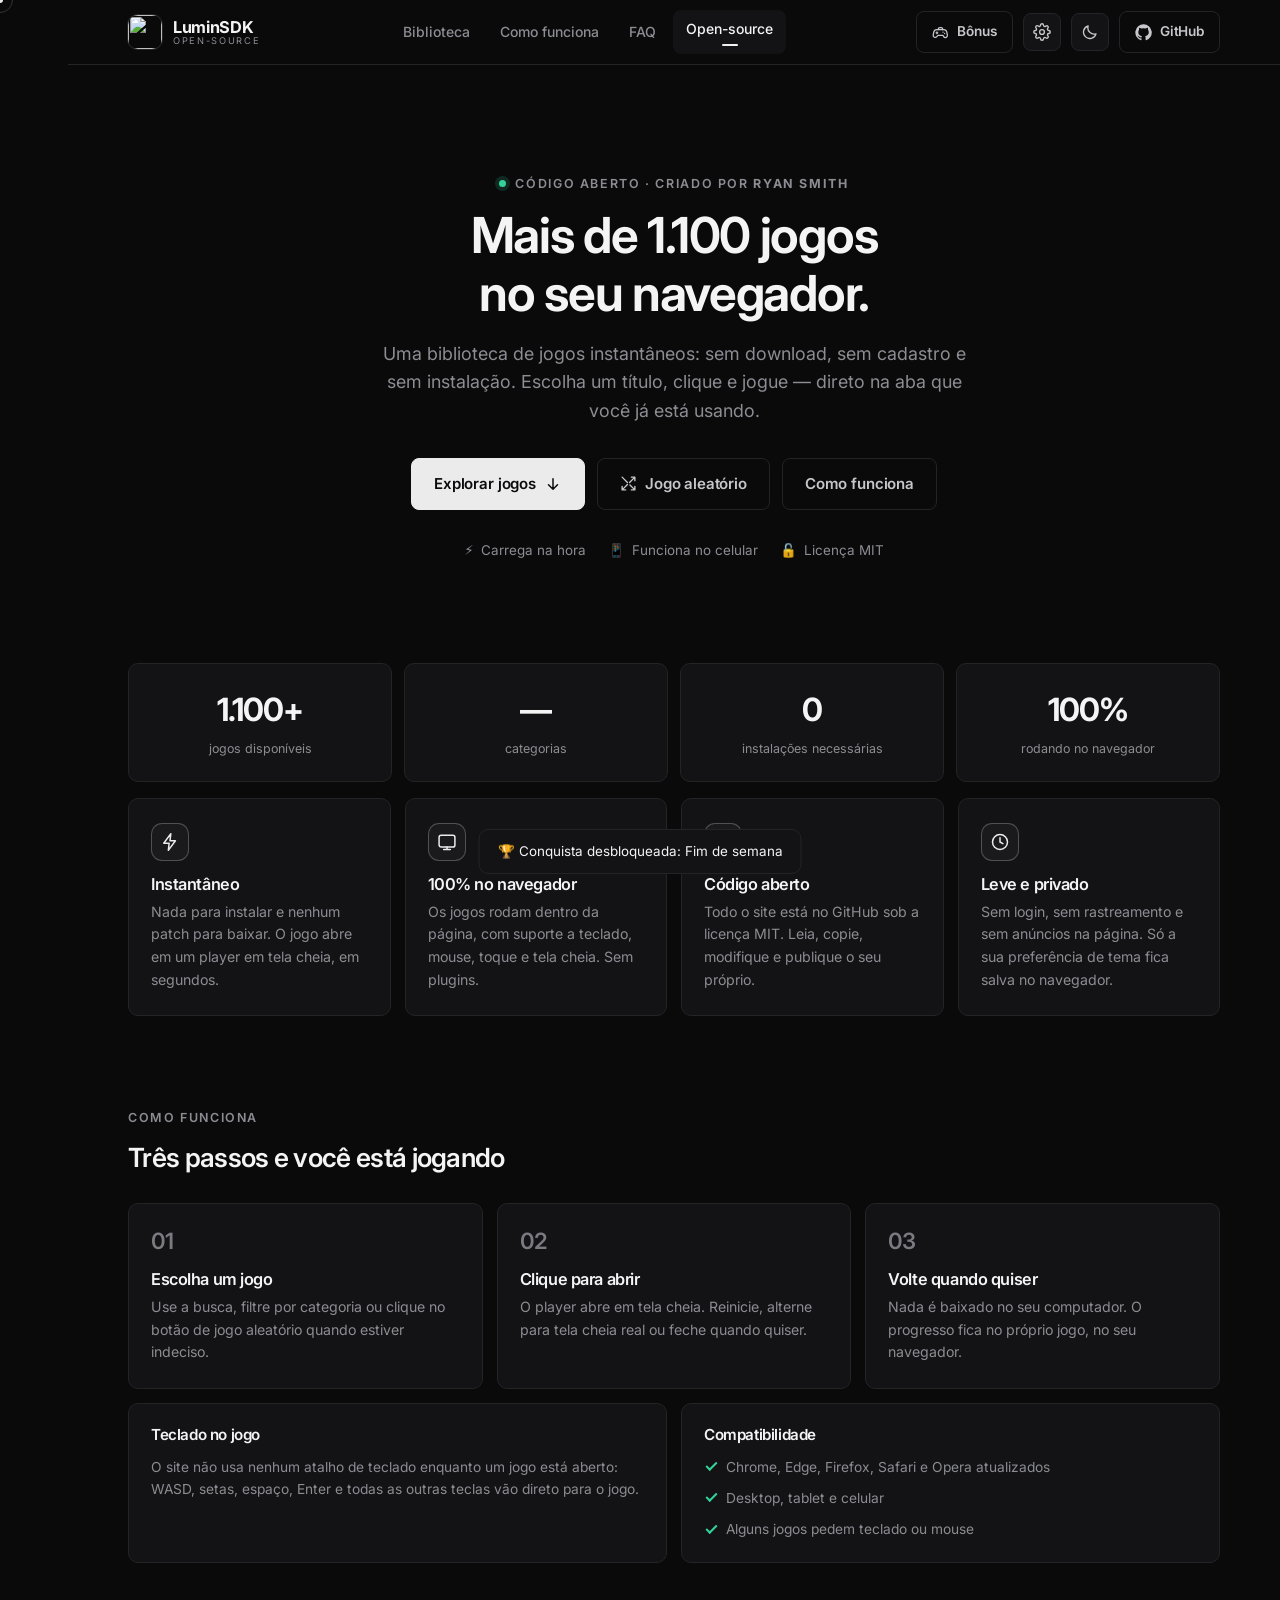
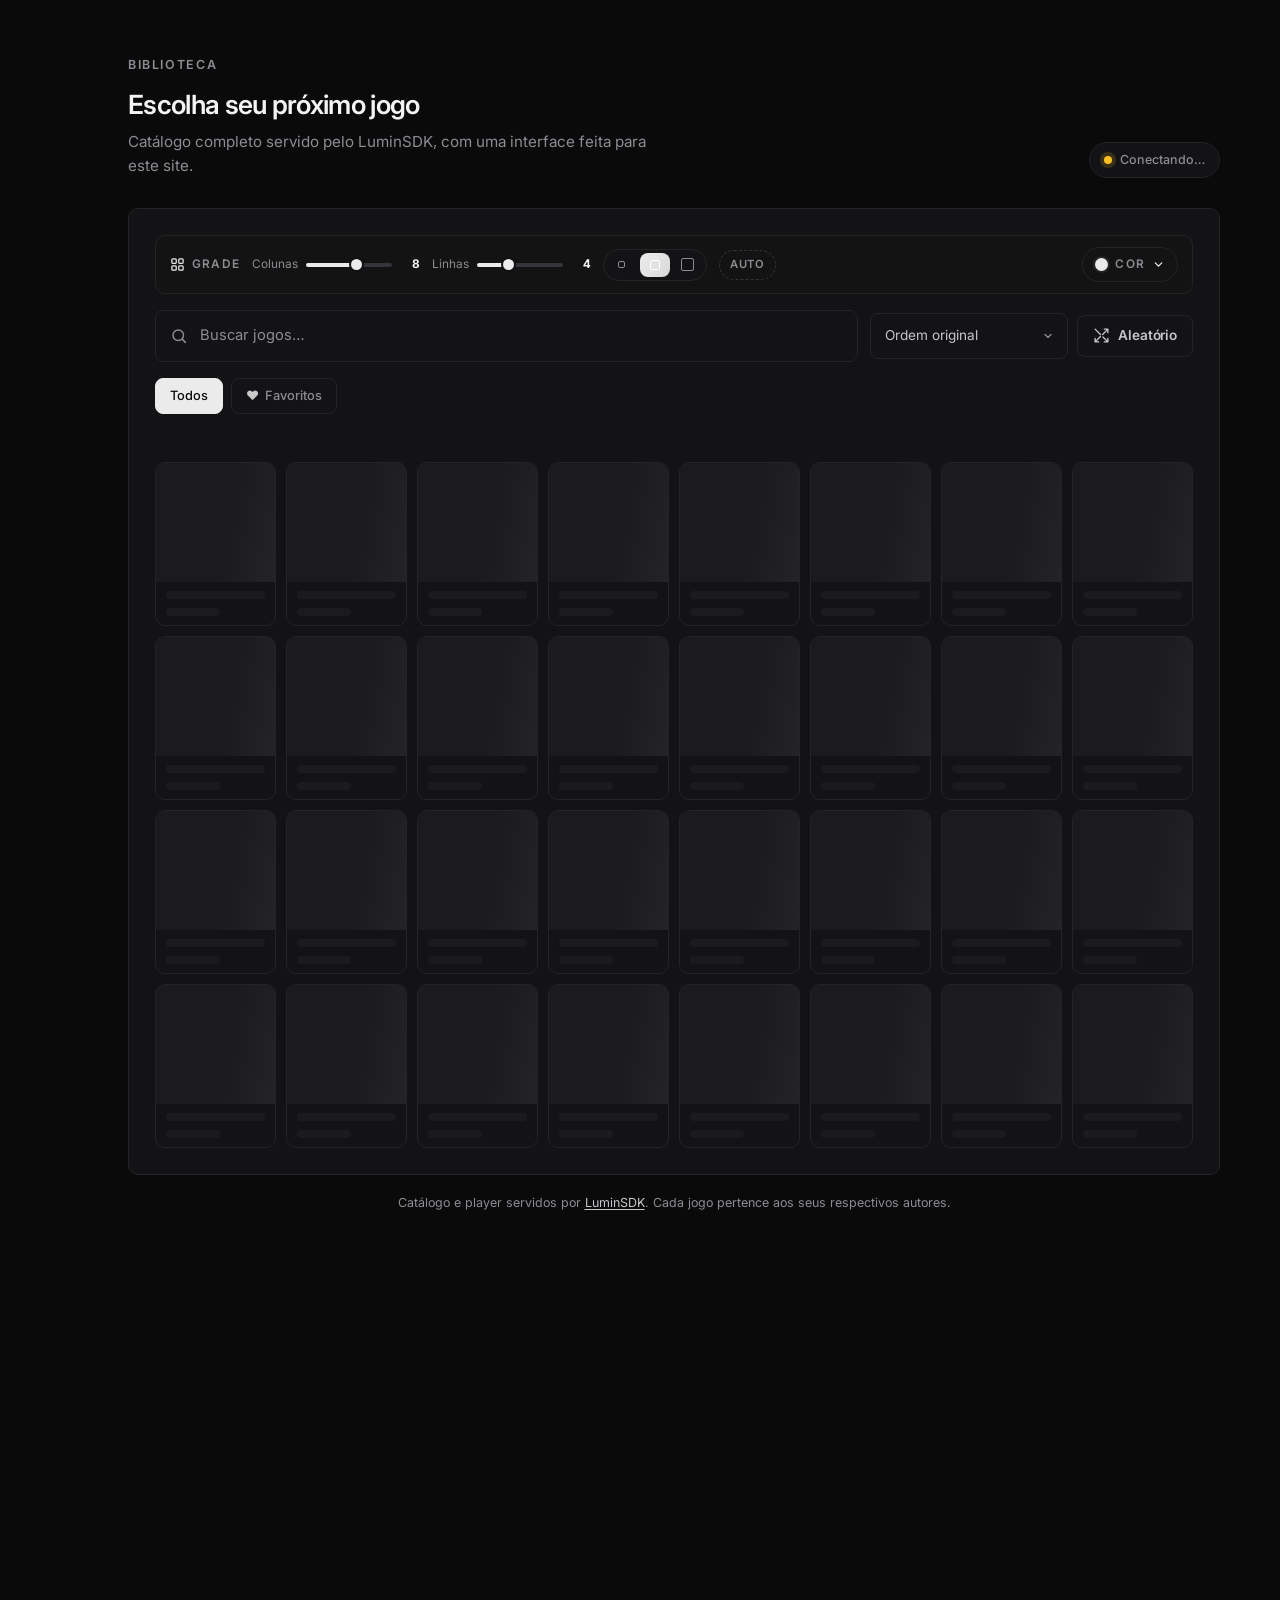
==== commit 7f5d5646: "Polish transitions and improve offline font caching Co-authored-by: arena-agent <297053741+arena-age" ====
--- a/single/index.html
+++ b/single/index.html
@@ -112,7 +112,7 @@
   }
   </script>
 
-  <!-- assets/css/styles.css?v=55 -->
+  <!-- assets/css/styles.css?v=57 -->
   <style>
 /* =========================================================
    LuminSDK — folha de estilo
@@ -4219,7 +4219,7 @@
   </style>
 
   <!-- folhas das abas: carregadas/ligadas pelo app.js conforme a rota -->
-  <!-- assets/css/app.css?v=55 -->
+  <!-- assets/css/app.css?v=57 -->
   <style>
 /* =========================================================
    LuminSDK — casca do aplicativo (uma URL, quatro abas)
@@ -4368,9 +4368,23 @@
     border: 0;
   }
 }
+
+/* Trocas de área mais naturais sem mudar as rotas nem interferir nos apps. */
+.app-view.is-active {
+  animation: lumin-view-enter 360ms cubic-bezier(.2, .75, .25, 1) both;
+}
+
+@keyframes lumin-view-enter {
+  from { opacity: .78; }
+  to { opacity: 1; }
+}
+
+@media (prefers-reduced-motion: reduce) {
+  .app-view.is-active { animation-duration: 1ms; }
+}
   </style>
   <!-- personalização Astolfo (opcional): só age com html[data-skin="astolfo"] -->
-  <!-- assets/css/astolfo.css?v=55 -->
+  <!-- assets/css/astolfo.css?v=57 -->
   <style>
 :root { --lum-img-0: url("[data-uri]"); }
 /* =========================================================
@@ -4576,7 +4590,30 @@
    A imagem fica numa camada fixa ATRÁS do conteúdo (z-index negativo,
    como o .bg-fx do site). A "opacidade" vem de duas camadas de degradê
    por cima dela — assim o rosto aparece, mas o texto continua legível.
+
+   POR QUE ELA SUMIA (corrigido): o modo minimalista pinta fundo no html
+   E no body (styles.css: `html, body { background: var(--bg) }`). Pela
+   ordem de pintura do CSS (Apêndice E), quando o html tem fundo próprio,
+   o fundo do body é pintado DEPOIS das camadas posicionadas com z-index
+   negativo — ou seja, o body opaco cobria o ::before em qualquer tela.
+   A cura: com o tema ligado, a cor-base vai para o html e o body fica
+   transparente; as abas que pintavam fundo opaco por cima (os, browser,
+   provider, sites) ganham véu translúcido.
    ========================================================= */
+html[data-skin="astolfo"] { background: #0b0810; }
+html[data-skin="astolfo"][data-theme="light"] { background: #fff7fb; }
+html[data-skin="astolfo"] body { background: transparent !important; }
+
+/* a grade e o ruído do .bg-fx riscavam a arte; com o tema ligado, saem */
+html[data-skin="astolfo"] .bg-fx__grid,
+html[data-skin="astolfo"] .bg-fx__noise { display: none; }
+
+/* abas que pintavam um fundo opaco em cima da camada fixa */
+html[data-skin="astolfo"] #view-browser,
+html[data-skin="astolfo"] #view-provider { background: rgba(11, 8, 16, .38); }
+html[data-skin="astolfo"] #view-os .os { background: rgba(7, 7, 15, .35); }
+html[data-skin="astolfo"] .sites-head { background: rgba(11, 8, 16, .6); }
+
 html[data-skin="astolfo"] body::before {
   content: "";
   position: fixed;
@@ -4603,12 +4640,16 @@
   animation: ast-breathe 26s ease-in-out infinite alternate;
 }
 
-html[data-skin="astolfo"][data-theme="light"] body::before {
+html[data-skin="astolfo"][data-theme="light"] body::before,
+html[data-skin="astolfo"][data-view="estudo"] body::before {
   background-image:
     linear-gradient(100deg, rgba(255, 247, 251, .98) 0%, rgba(255, 247, 251, .88) 38%, rgba(255, 247, 251, .35) 72%, rgba(255, 247, 251, 0) 100%),
     linear-gradient(0deg, rgba(255, 247, 251, .96) 0%, rgba(255, 247, 251, .4) 34%, rgba(255, 247, 251, 0) 62%),
     linear-gradient(rgba(255, 247, 251, .62), rgba(255, 247, 251, .62)),
     var(--lum-img-0);
+  background-position: 0 0, 0 0, 0 0, 68% 42%;
+  background-size: auto, auto, auto, cover;
+  background-color: #fff7fb;
 }
 
 /* estrelinhas (por cima, mas quase invisíveis e sem capturar clique) */
@@ -4632,10 +4673,11 @@
 @media (max-width: 860px) {
   html[data-skin="astolfo"] body::before {
     background-image:
-      linear-gradient(0deg, rgba(11, 8, 16, .97) 0%, rgba(11, 8, 16, .55) 44%, rgba(11, 8, 16, .2) 78%, rgba(11, 8, 16, .1) 100%),
-      linear-gradient(rgba(11, 8, 16, .58), rgba(11, 8, 16, .58)),
+      linear-gradient(0deg, rgba(11, 8, 16, .94) 0%, rgba(11, 8, 16, .48) 44%, rgba(11, 8, 16, .14) 78%, rgba(11, 8, 16, .04) 100%),
+      linear-gradient(rgba(11, 8, 16, .42), rgba(11, 8, 16, .42)),
       var(--lum-img-0);
     background-position: 0 0, 0 0, 70% 22%;
+    background-size: auto, auto, cover;
   }
   html[data-skin="astolfo"] body::after { opacity: .4; }
 }
@@ -4724,7 +4766,7 @@
     radial-gradient(820px 400px at 22% -160px, #ffe4f0 0%, rgba(255, 228, 240, 0) 70%),
     radial-gradient(700px 360px at 96% -80px, #fff0f7 0%, rgba(255, 240, 247, 0) 62%),
     repeating-linear-gradient(0deg, rgba(214, 51, 138, .05) 0 1px, transparent 1px 28px),
-    #fffafd;
+    rgba(255, 250, 253, .82);
 }
 html[data-skin="astolfo"] #view-estudo .study-hero,
 html[data-skin="astolfo"] #view-estudo .hero {
@@ -6253,7 +6295,7 @@
 
 <div class="toast" id="toast" role="status" aria-live="polite" hidden></div>
 
-  <script src="assets/js/astolfo.js?v=55" defer></script>
+  <script src="assets/js/astolfo.js?v=57" defer></script>
   <!-- CSS e JS do site embutidos por tools/single-file.py -->
   <script>
   window.__LUMIN_SINGLE__ = true;
@@ -10955,7 +10997,7 @@
 /* ==================== assets/js/anim.js ==================== */
 /* =========================================================
    LuminSDK — animação de troca de aba  ·  ARQUIVO EDITÁVEL
-   Uma animação curta (2,5 s, editável abaixo) e DIFERENTE para cada
+   Uma animação curta (1,5 s, editável abaixo) e DIFERENTE para cada
    aba, no tema tempo / relógio / espaço-tempo: funil de espaço-tempo,
    anéis de relógio, ponteiro girando, grade em perspectiva e um
    mostrador digital com o "tempo" daquela aba.
@@ -10969,14 +11011,14 @@
    ---------------------------------------------------------
    EDITE AQUI
    ---------------------------------------------------------
-   · DURATION  duração em ms (2500 = 2,5 s; use 2000 para 2 s)
+   · DURATION  duração em ms (1500 = 1,5 s; use 2000 para 2 s)
    · THEMES    uma entrada por aba: c1/c2 (cores), label, stamp, hint
    ========================================================= */
 (function () {
   'use strict';
 
   const CONFIG = {
-    DURATION: 2500,
+    DURATION: 1500,
 
     /* c1/c2 = cores do gradiente · label = nome da aba
        stamp = "tempo" mostrado · hint = marcações do mostrador */
@@ -11012,11 +11054,14 @@
   /* o app.js carrega este arquivo por rota (para furar cache): não duplica */
   if (window.LuminAnim) return;
 
-  const REDUCED = window.matchMedia ? window.matchMedia('(prefers-reduced-motion: reduce)').matches : false;
+  const motionQuery = window.matchMedia ? window.matchMedia('(prefers-reduced-motion: reduce)') : null;
+  function reducedMotion() { return !!(motionQuery && motionQuery.matches); }
+  function duration() { return reducedMotion() ? 260 : CONFIG.DURATION; }
 
   let layer = null;
   let dropTimer = 0;
   let born = 0;
+  let activeDuration = 0;
   let tick = 0;
   let lastRoute = '';
 
@@ -11046,25 +11091,27 @@
     window.clearTimeout(dropTimer);
     if (tick) { window.clearInterval(tick); tick = 0; }
     dropTimer = 0;
-    if (!layer) return;
+    if (!layer) { activeDuration = 0; return; }
     const node = layer;
+    activeDuration = 0;
     layer = null;
     if (node.parentNode) node.parentNode.removeChild(node);
   }
 
-  function build(route) {
+  function build(route, playDuration) {
     const t = theme(route);
+    const reduced = reducedMotion();
     const node = document.createElement('div');
     node.id = ROOT_ID;
     node.setAttribute('aria-hidden', 'true');
     node.style.setProperty('--la-1', t.c1);
     node.style.setProperty('--la-2', t.c2);
-    node.style.setProperty('--la-dur', CONFIG.DURATION + 'ms');
-    /* o CSS foi coreografado para 200 ms; multiplicamos os tempos pelo
-       fator da duração para a animação continuar bonita em 2,5 s */
-    node.style.setProperty('--la-scale', (CONFIG.DURATION / 200).toFixed(3));
-
-    if (!REDUCED) {
+    node.style.setProperty('--la-dur', playDuration + 'ms');
+    /* o CSS foi coreografado para 200 ms; escalamos os tempos para a
+       coreografia acompanhar a duração escolhida sem saltos. */
+    node.style.setProperty('--la-scale', (playDuration / 200).toFixed(3));
+
+    if (!reduced) {
       make('div', 'la-warp', node);
       const rings = [ '', 'la-ring--2', 'la-ring--3' ];
       rings.forEach(function (extra) {
@@ -11094,7 +11141,7 @@
 
   /* duração no próprio elemento (o CSS já usa --la-scale como rede) */
   function paint(el) {
-    try { el.style.animationDuration = CONFIG.DURATION + 'ms'; } catch (error) {}
+    try { el.style.animationDuration = duration() + 'ms'; } catch (error) {}
     return el;
   }
 
@@ -11104,32 +11151,34 @@
     lastRoute = route;
     try {
       drop();                                  /* troca rápida: troca a camada */
-      layer = build(route);
+      activeDuration = duration();
+      layer = build(route, activeDuration);
       /* body pode não existir (script adiantado, aba em branco recém-criada) */
       (document.body || document.documentElement).append(layer);
       born = Date.now();
-      dropTimer = window.setTimeout(drop, CONFIG.DURATION + 120);
-      runClock(layer);
+      dropTimer = window.setTimeout(drop, activeDuration + 120);
+      runClock(layer, activeDuration);
       return true;
     } catch (error) {
       console.warn('[LuminSDK] animação não montou:', error);
       drop();
       /* última rede: pelo menos o texto da aba, sem coreografia nenhuma */
       try {
+        activeDuration = duration();
         const t = theme(route);
         const simple = document.createElement('div');
         simple.id = ROOT_ID;
         simple.setAttribute('aria-hidden', 'true');
         simple.style.setProperty('--la-1', t.c1);
         simple.style.setProperty('--la-2', t.c2);
-        simple.style.setProperty('--la-dur', CONFIG.DURATION + 'ms');
+        simple.style.setProperty('--la-dur', activeDuration + 'ms');
         simple.style.setProperty('--la-scale', '1');
         simple.className = 'la-simple';
         simple.textContent = t.stamp + ' · ' + t.label;
         (document.body || document.documentElement).append(simple);
         layer = simple;
         born = Date.now();
-        dropTimer = window.setTimeout(drop, CONFIG.DURATION + 120);
+        dropTimer = window.setTimeout(drop, activeDuration + 120);
         return true;
       } catch (fatal) {
         drop();
@@ -11142,7 +11191,7 @@
      já passou do próprio tempo de vida (load/pageshow chegam logo depois do
      boot e apagavam a primeira animação antes de ela aparecer) */
   function sweep() {
-    if (layer && Date.now() - born > CONFIG.DURATION + 200) drop();
+    if (layer && Date.now() - born > activeDuration + 200) drop();
   }
   document.addEventListener('visibilitychange', function () {
     if (document.visibilityState === 'visible') sweep();
@@ -11150,14 +11199,14 @@
   window.addEventListener('pageshow', sweep);
 
   /* o relógio do mostrador avança enquanto a animação roda */
-  function runClock(node) {
+  function runClock(node, playDuration) {
     if (typeof window.setInterval !== 'function') return;
     const clock = node.querySelector ? node.querySelector('.la-time') : null;
     const stamp = clock ? (clock.getAttribute('data-stamp') || '') : '';
     const parts = /^(\d{1,2}):(\d{2})$/.exec(stamp || '');
     if (!parts) return;
     let minutes = (parseInt(parts[1], 10) * 60 + parseInt(parts[2], 10)) % 1440;
-    const step = Math.max(220, Math.round(CONFIG.DURATION / 5));
+    const step = Math.max(120, Math.round(playDuration / 5));
     tick = window.setInterval(function () {
       if (!layer) { window.clearInterval(tick); tick = 0; return; }
       minutes = (minutes + 1) % 1440;
@@ -11177,7 +11226,7 @@
       return themed();
     },
     state: function () {
-      return { running: !!layer, duration: CONFIG.DURATION, reduced: REDUCED,
+      return { running: !!layer, duration: activeDuration || duration(), reduced: reducedMotion(),
         last: lastRoute, themes: Object.keys(CONFIG.THEMES) };
     }
   };
@@ -11247,7 +11296,7 @@
     const link = document.createElement('link');
     link.id = 'astolfo-css';
     link.rel = 'stylesheet';
-    link.href = 'assets/css/astolfo.css?v=55';
+    link.href = 'assets/css/astolfo.css?v=57';
     link.addEventListener('error', function () { link.remove(); });
     document.head.appendChild(link);
   }
@@ -13284,7 +13333,7 @@
    · não existe mais trava de troca de janela: sair do app (Alt+Tab, trocar
      de aba, bloquear o celular) não muda a tela nem desliga o crédito — no
      celular era isso que sumia com o botão "Ryan Smith"
-   · toda troca de aba toca a animação daquela aba (2,5 s), feita em
+   · toda troca de aba toca uma animação suave por aba (1,5 s; menos movimento: 260 ms), feita em
      assets/js/anim.js (tempo / relógio / espaço-tempo)
    · endereços antigos (/gn/, /sites/, /study/) continuam funcionando pelo
      ?view=…, e a barra de endereço é limpa logo depois
@@ -13303,20 +13352,20 @@
          desligado quando a rota muda */
       css: [],
       scripts: [
-        'assets/js/anim.js?v=55',
+        'assets/js/anim.js?v=57',
         { src: 'https://cdn.jsdelivr.net/gh/luminsdk/script@latest/lumin.min.js', attrs: { 'data-lumin-sdk': '' } },
-        'assets/js/library.js?v=55',
-        'assets/js/settings.js?v=55',
-        'assets/js/site.js?v=55',
-        'assets/js/atmosphere.js?v=55',
-        'assets/js/progress.js?v=55',
-        'assets/js/bonus.js?v=55'
+        'assets/js/library.js?v=57',
+        'assets/js/settings.js?v=57',
+        'assets/js/site.js?v=57',
+        'assets/js/atmosphere.js?v=57',
+        'assets/js/progress.js?v=57',
+        'assets/js/bonus.js?v=57'
       ]
     },
     gn: {
       title: 'GN-Math — mais de 840 jogos | LuminSDK',
-      css: ['assets/css/gnmath.css?v=55'],
-      scripts: ['assets/js/gnmath.js?v=55'],
+      css: ['assets/css/gnmath.css?v=57'],
+      scripts: ['assets/js/gnmath.js?v=57'],
       html: {
         'data-gn-accent': 'grafite',
         'data-gn-bg': 'lisa',
@@ -13328,60 +13377,60 @@
     },
     provider: {
       title: 'Catálogo — aqui dentro | LuminSDK',
-      css: ['assets/css/provider.css?v=55'],
-      scripts: ['assets/js/provider.js?v=55', 'assets/js/atmosphere.js?v=55']
+      css: ['assets/css/provider.css?v=57'],
+      scripts: ['assets/js/provider.js?v=57', 'assets/js/atmosphere.js?v=57']
     },
     sites: {
       title: 'Sites — coleções que abrem aqui dentro | LuminSDK',
-      css: ['assets/css/sites.css?v=55'],
-      scripts: ['assets/js/sites.js?v=55', 'assets/js/atmosphere.js?v=55']
+      css: ['assets/css/sites.css?v=57'],
+      scripts: ['assets/js/sites.js?v=57', 'assets/js/atmosphere.js?v=57']
     },
     browser: {
       title: 'Navegador — abrir sites aqui dentro | LuminSDK',
-      css: ['assets/css/browser.css?v=55'],
-      scripts: ['assets/js/browser.js?v=55', 'assets/js/atmosphere.js?v=55']
+      css: ['assets/css/browser.css?v=57'],
+      scripts: ['assets/js/browser.js?v=57', 'assets/js/atmosphere.js?v=57']
     },
     os: {
       title: 'LuminOS — área de trabalho | LuminSDK',
       css: [],
       scripts: [
-        'assets/js/player.js?v=55',
-        'assets/js/os.js?v=55',
-        'assets/js/profile.js?v=55',
-        'assets/js/lab.js?v=55',
-        'assets/js/studio.js?v=55',
-        'assets/js/arcade.js?v=55',
-        'assets/js/vault.js?v=55',
-        'assets/js/community.js?v=55',
-        'assets/js/central.js?v=55',
-        'assets/js/atmosphere.js?v=55'
+        'assets/js/player.js?v=57',
+        'assets/js/os.js?v=57',
+        'assets/js/profile.js?v=57',
+        'assets/js/lab.js?v=57',
+        'assets/js/studio.js?v=57',
+        'assets/js/arcade.js?v=57',
+        'assets/js/vault.js?v=57',
+        'assets/js/community.js?v=57',
+        'assets/js/central.js?v=57',
+        'assets/js/atmosphere.js?v=57'
       ]
     },
     hub: {
       title: 'Hub — perfil, laboratório, estúdio, arcade, cofre e comunidade | LuminSDK',
-      css: ['assets/css/os.css?v=55', 'assets/css/hub.css?v=55'],
+      css: ['assets/css/os.css?v=57', 'assets/css/hub.css?v=57'],
       scripts: [
-        'assets/js/player.js?v=55',
-        'assets/js/os.js?v=55',
-        'assets/js/profile.js?v=55',
-        'assets/js/lab.js?v=55',
-        'assets/js/studio.js?v=55',
-        'assets/js/arcade.js?v=55',
-        'assets/js/vault.js?v=55',
-        'assets/js/community.js?v=55',
-        'assets/js/central.js?v=55',
-        'assets/js/hub.js?v=55'
+        'assets/js/player.js?v=57',
+        'assets/js/os.js?v=57',
+        'assets/js/profile.js?v=57',
+        'assets/js/lab.js?v=57',
+        'assets/js/studio.js?v=57',
+        'assets/js/arcade.js?v=57',
+        'assets/js/vault.js?v=57',
+        'assets/js/community.js?v=57',
+        'assets/js/central.js?v=57',
+        'assets/js/hub.js?v=57'
       ]
     },
     boot: {
       title: 'LuminSDK — escolha como entrar',
       css: [],
-      scripts: ['assets/js/atmosphere.js?v=55']
+      scripts: ['assets/js/atmosphere.js?v=57']
     },
     estudo: {
       title: 'StudyHub | Estudos e Quiz',
-      css: ['assets/css/study.css?v=55'],
-      scripts: ['assets/js/study-questions.js?v=55', 'assets/js/anim.js?v=55', 'assets/js/study.js?v=55']
+      css: ['assets/css/study.css?v=57'],
+      scripts: ['assets/js/study-questions.js?v=57', 'assets/js/anim.js?v=57', 'assets/js/study.js?v=57']
     }
   };
 
@@ -13583,7 +13632,7 @@
   }
 
   /* ---------- animação de troca de aba ----------
-     Cada aba tem a sua animação (tempo/relógio/espaço-tempo), de 2,5 s,
+     Cada aba tem sua animação (tempo/relógio/espaço-tempo), com 1,5 s;
      em assets/js/anim.js. Toca em TODA troca de aba — nada de
      "só na primeira vez". O script é global (defer no index.html); a cópia
      por rota em ROUTES serve só para furar cache. */
